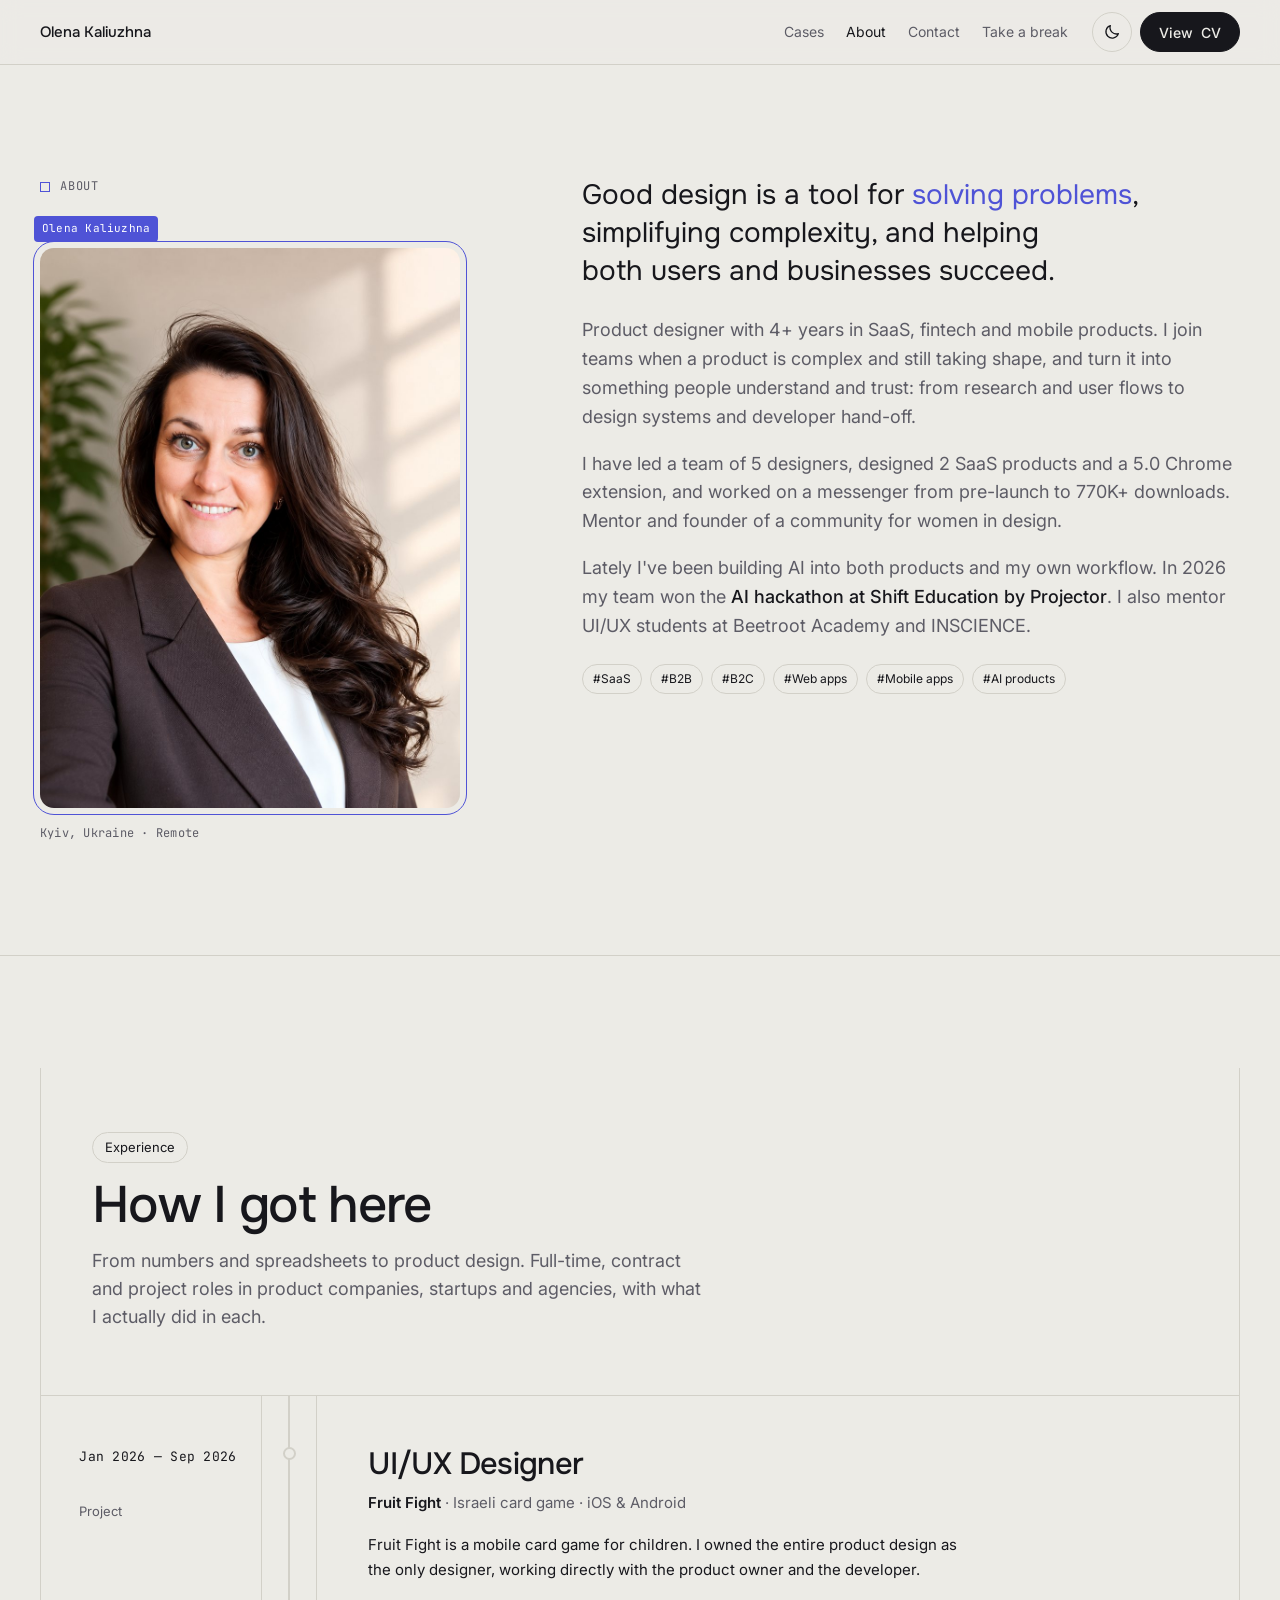
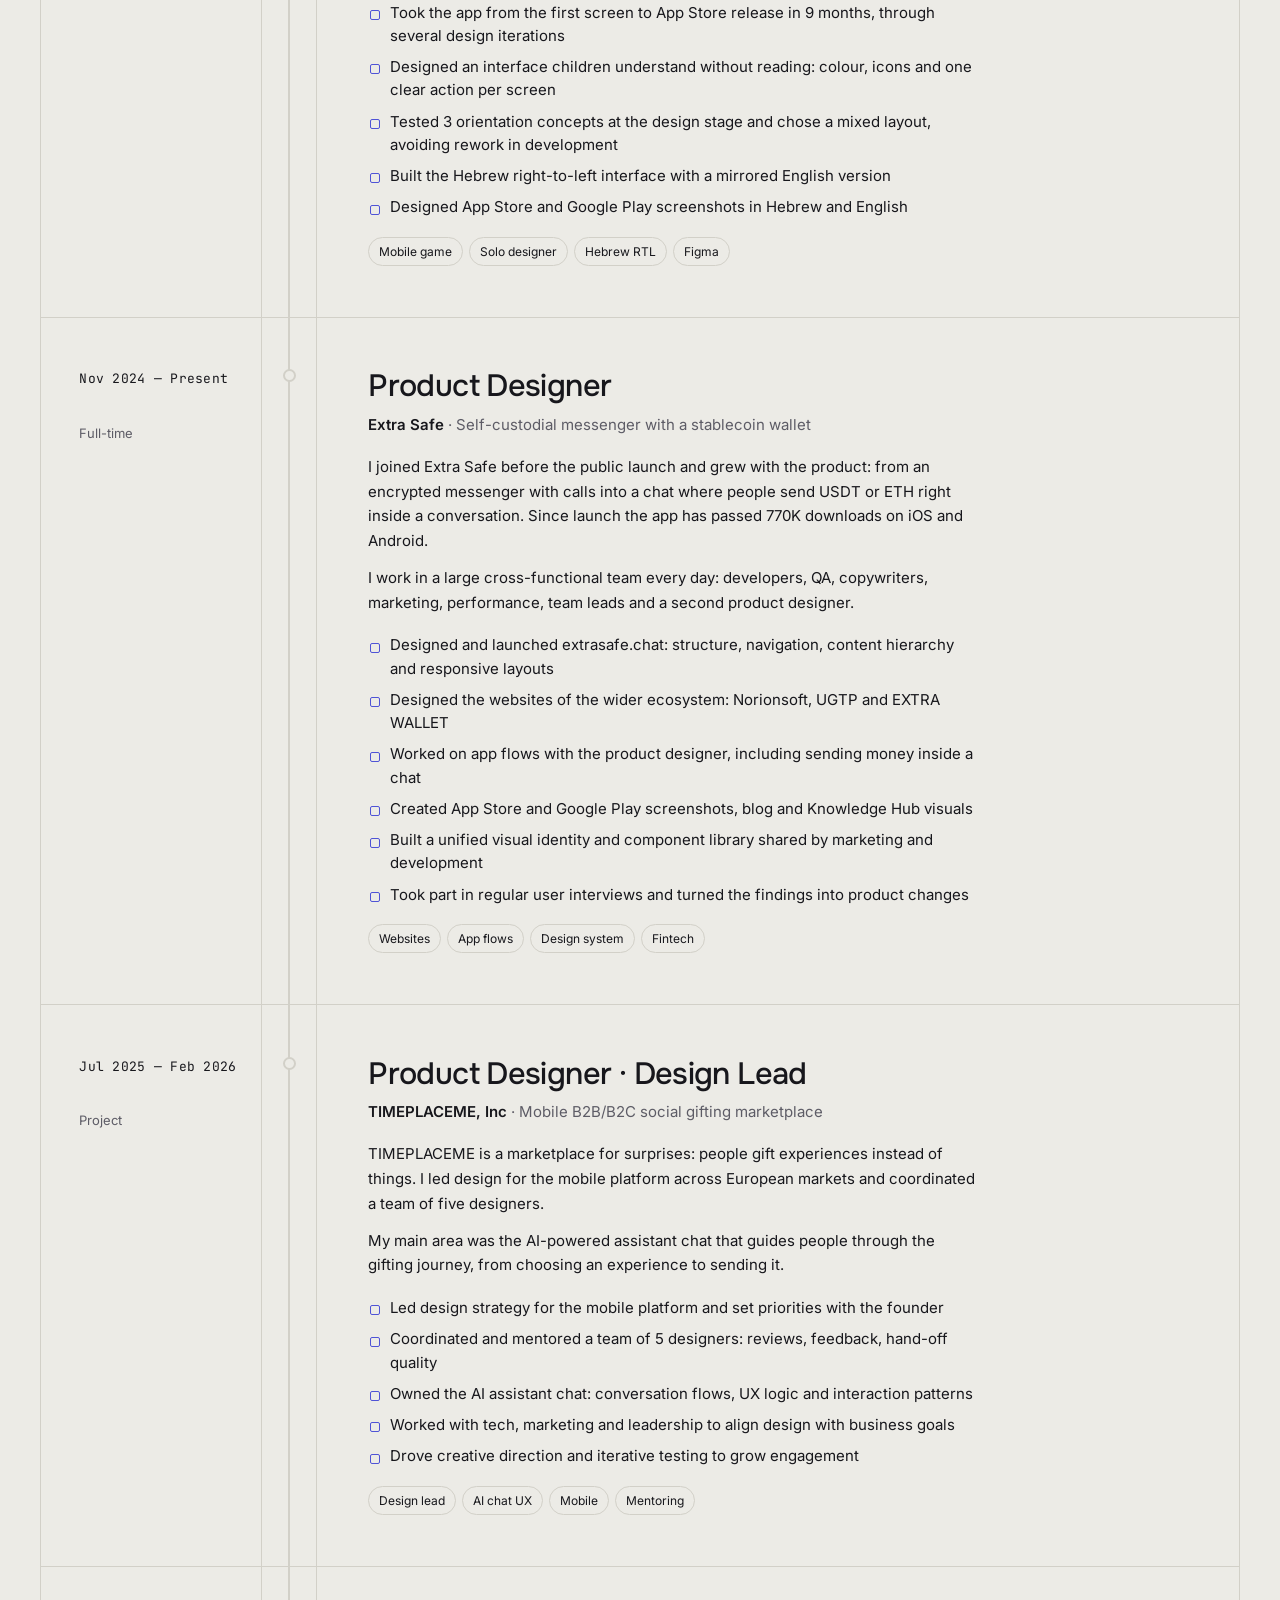
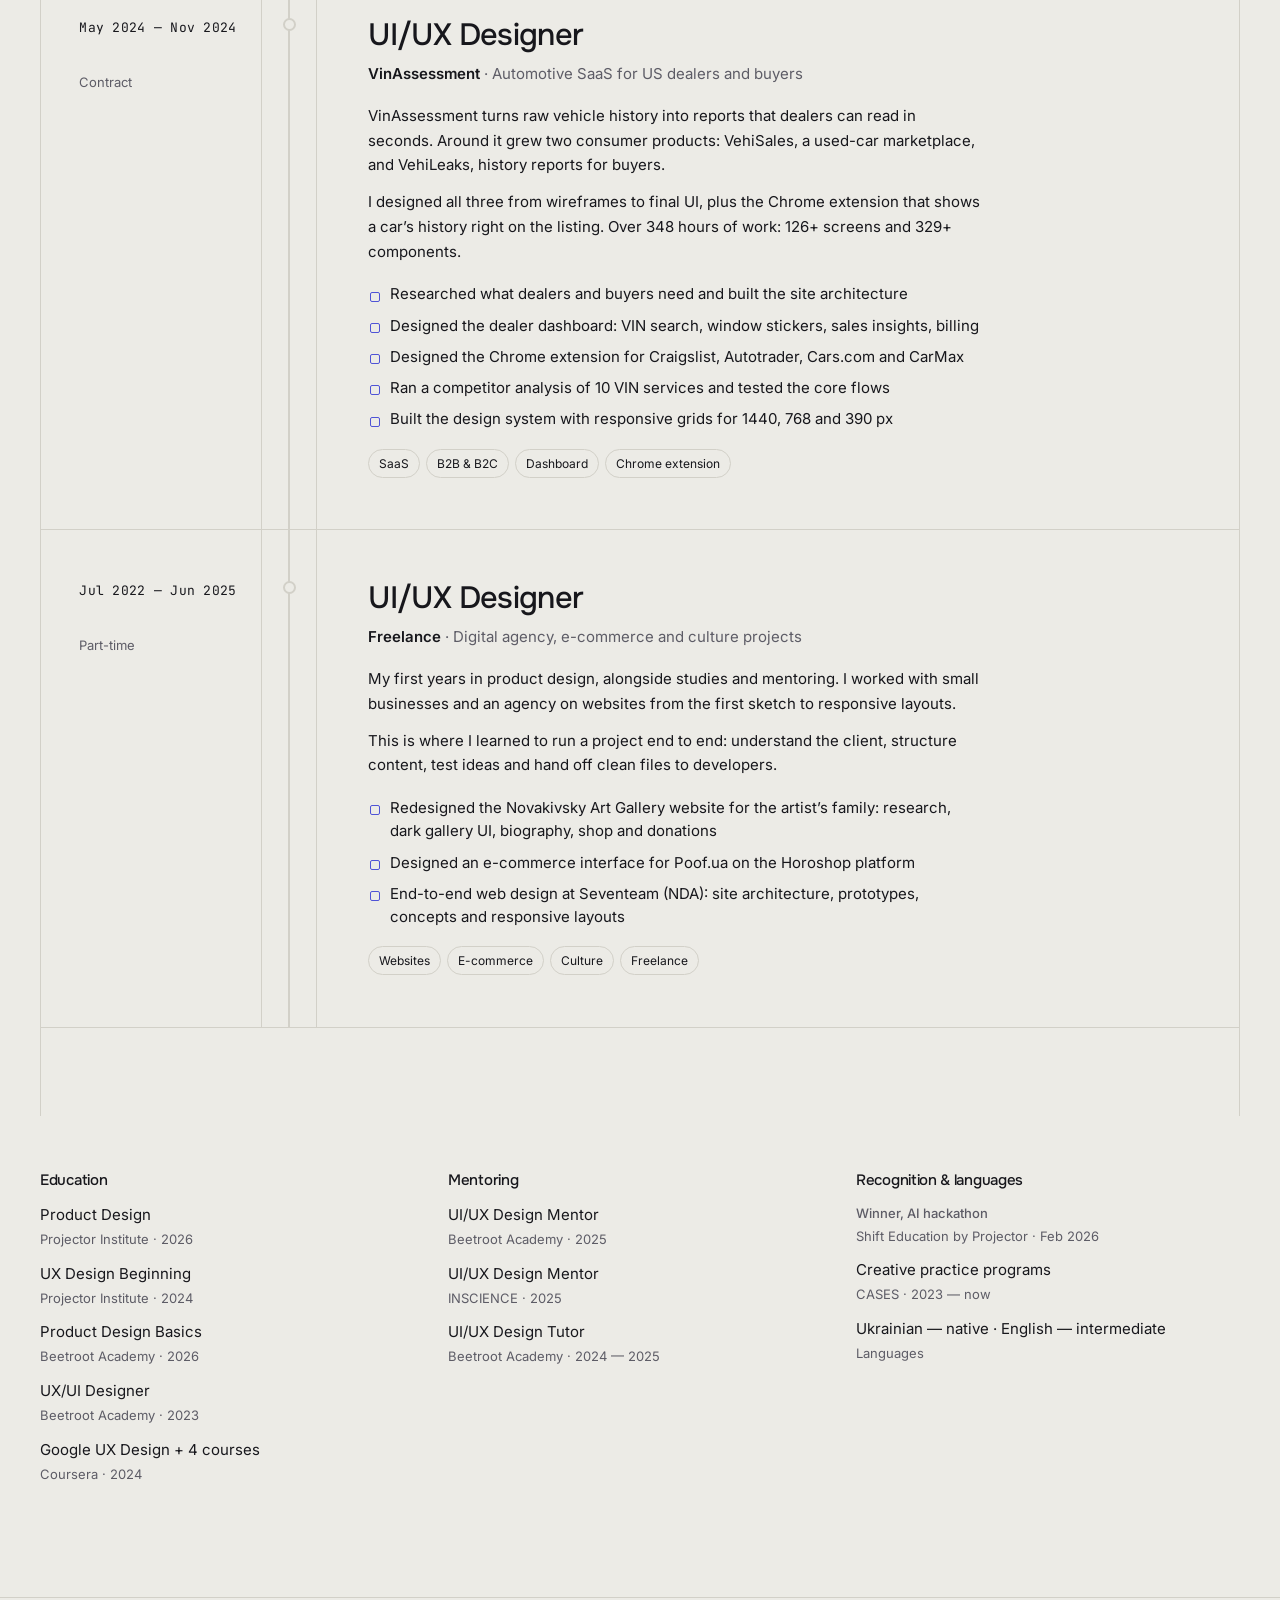
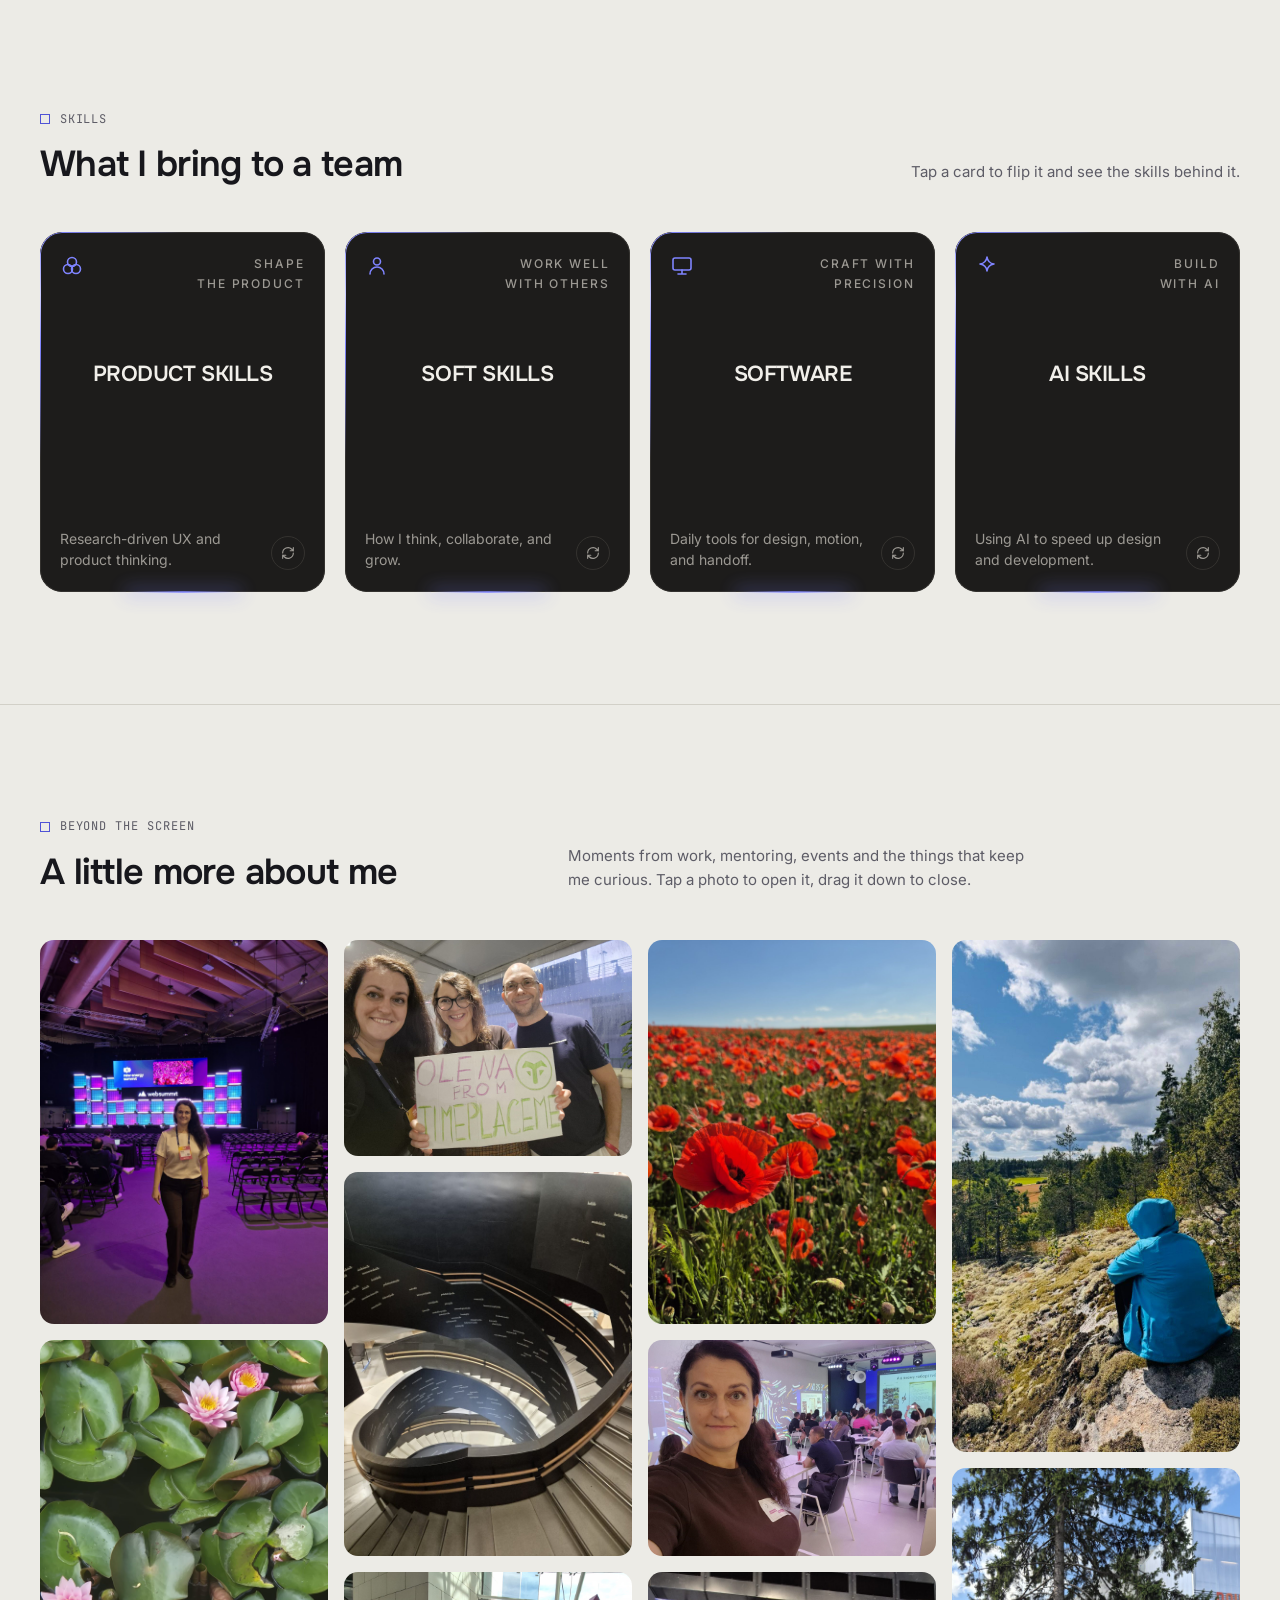
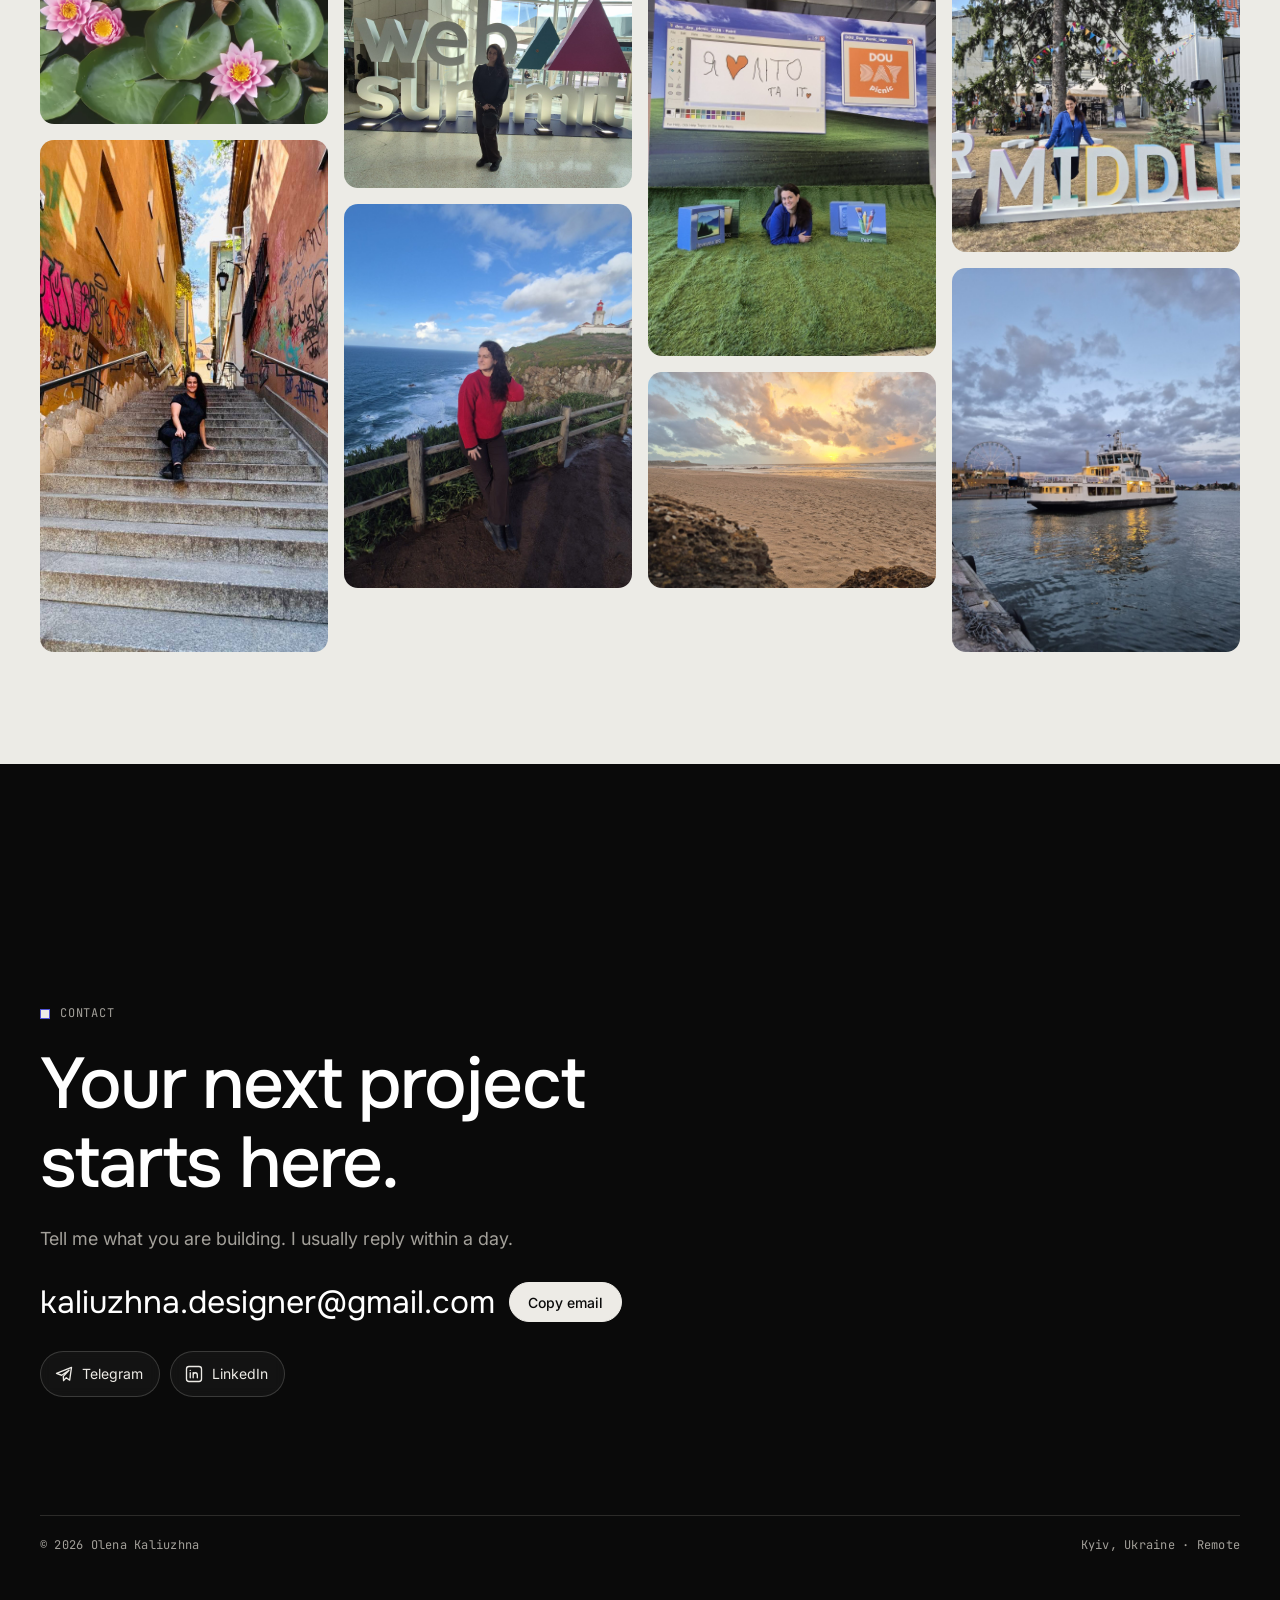
==== about.html @ 94150a2d "Add files via upload" ====
<!doctype html>
<html lang="en">
<head>
<meta charset="utf-8">
<meta name="viewport" content="width=device-width, initial-scale=1, viewport-fit=cover">
<title>About — Olena Kaliuzhna</title>
<meta name="description" content="About Olena Kaliuzhna: experience and skills of a Product Designer.">
<link rel="preconnect" href="https://fonts.googleapis.com">
<link rel="preconnect" href="https://fonts.gstatic.com" crossorigin>
<link rel="stylesheet" href="https://fonts.googleapis.com/css2?family=Inter:wght@400;500;600&family=Onest:wght@500;600&family=JetBrains+Mono:wght@400;500&display=swap">
<link rel="stylesheet" href="styles.css?v=202610050703">
<script>try{var t=localStorage.getItem('ok-theme');if(t)document.documentElement.setAttribute('data-theme',t);}catch(e){}</script>
</head>
<body>
<header class="nav">
  <div class="wrap">
    <a class="brand" href="index.html">Olena Kaliuzhna</a>
    <nav class="nav-links" aria-label="Pages"><a href="cases.html">Cases</a><a href="about.html" aria-current="page">About</a><a href="contact.html">Contact</a><a href="break.html">Take a break</a></nav>
    <div class="nav-actions">
      <button class="btn ghost icon-btn theme-btn" id="theme" type="button" aria-label="Switch colour theme">
        <svg class="i-moon" viewBox="0 0 24 24" fill="none" stroke="currentColor" stroke-width="1.7" stroke-linecap="round" stroke-linejoin="round" aria-hidden="true"><path d="M20.5 14.2A8.5 8.5 0 0 1 9.8 3.5a8.5 8.5 0 1 0 10.7 10.7z"/></svg>
        <svg class="i-sun" viewBox="0 0 24 24" fill="none" stroke="currentColor" stroke-width="1.7" stroke-linecap="round" aria-hidden="true"><circle cx="12" cy="12" r="4.2"/><path d="M12 2.5v2M12 19.5v2M2.5 12h2M19.5 12h2M5.3 5.3l1.4 1.4M17.3 17.3l1.4 1.4M5.3 18.7l1.4-1.4M17.3 6.7l1.4-1.4"/></svg>
      </button>
      <button class="btn" type="button" data-cv><span class="cv-label">View</span> CV</button>
    </div>
  </div>
</header>

<main id="top" class="page-about">
  <section id="about">
    <div class="wrap about">
      <div class="about-side">
        <div class="eyebrow">About</div>
        <figure class="portrait">
          <img src="photo.jpg" alt="Olena Kaliuzhna, UI/UX and Product Designer" width="900" height="1202" loading="lazy">
          <span class="frame-label mono" aria-hidden="true">Olena Kaliuzhna</span>
          <figcaption class="mono">Kyiv, Ukraine · Remote</figcaption>
        </figure>
      </div>
      <div class="about-text">
        <p class="quote">Good design is a tool for <em>solving problems</em>, simplifying complexity, and helping both users and businesses succeed.</p>
        <p>Product designer with 4+ years in SaaS, fintech and mobile products. I join teams when a product is complex and still taking shape, and turn it into something people understand and trust: from research and user flows to design systems and developer hand-off.</p>
        <p>I have led a team of 5 designers, designed 2 SaaS products and a 5.0 Chrome extension, and worked on a messenger from pre-launch to 770K+ downloads. Mentor and founder of a community for women in design.</p>
        <p>Lately I've been building AI into both products and my own workflow. In 2026 my team won the <strong>AI hackathon at Shift Education by Projector</strong>. I also mentor UI/UX students at Beetroot Academy and INSCIENCE.</p>
        <div class="domains"><span class="chip">#SaaS</span><span class="chip">#B2B</span><span class="chip">#B2C</span><span class="chip">#Web apps</span><span class="chip">#Mobile apps</span><span class="chip">#AI products</span></div>
      </div>
    </div>
  </section>



  <section id="experience">
    <div class="wrap">
      <div class="tl">
        <div class="tl-head">
          <span class="tl-badge">Experience</span>
          <h2>How I got here</h2>
          <p>From numbers and spreadsheets to product design. Full-time, contract and project roles in product companies, startups and agencies, with what I actually did in each.</p>
        </div>
        <ol class="tl-items" reversed>
          <li class="tl-row">
            <div class="tl-date"><span class="mono">Jan 2026 — Sep 2026</span><span class="tl-type">Project</span></div>
            <div class="tl-rail" aria-hidden="true"><span class="tl-dot"></span></div>
            <article class="tl-body">
              <h3>UI/UX Designer</h3>
              <p class="tl-co"><b>Fruit Fight</b> · Israeli card game · iOS &amp; Android</p>
              <div class="tl-text"><p>Fruit Fight is a mobile card game for children. I owned the entire product design as the only designer, working directly with the product owner and the developer.</p></div>
              <ul class="tl-list"><li>Took the app from the first screen to App Store release in 9 months, through several design iterations</li><li>Designed an interface children understand without reading: colour, icons and one clear action per screen</li><li>Tested 3 orientation concepts at the design stage and chose a mixed layout, avoiding rework in development</li><li>Built the Hebrew right-to-left interface with a mirrored English version</li><li>Designed App Store and Google Play screenshots in Hebrew and English</li></ul>
              <div class="chips"><span class="chip">Mobile game</span><span class="chip">Solo designer</span><span class="chip">Hebrew RTL</span><span class="chip">Figma</span></div>
              
            </article>
          </li>
          <li class="tl-row">
            <div class="tl-date"><span class="mono">Nov 2024 — Present</span><span class="tl-type">Full-time</span></div>
            <div class="tl-rail" aria-hidden="true"><span class="tl-dot"></span></div>
            <article class="tl-body">
              <h3>Product Designer</h3>
              <p class="tl-co"><b>Extra Safe</b> · Self-custodial messenger with a stablecoin wallet</p>
              <div class="tl-text"><p>I joined Extra Safe before the public launch and grew with the product: from an encrypted messenger with calls into a chat where people send USDT or ETH right inside a conversation. Since launch the app has passed 770K downloads on iOS and Android.</p><p>I work in a large cross-functional team every day: developers, QA, copywriters, marketing, performance, team leads and a second product designer.</p></div>
              <ul class="tl-list"><li>Designed and launched extrasafe.chat: structure, navigation, content hierarchy and responsive layouts</li><li>Designed the websites of the wider ecosystem: Norionsoft, UGTP and EXTRA WALLET</li><li>Worked on app flows with the product designer, including sending money inside a chat</li><li>Created App Store and Google Play screenshots, blog and Knowledge Hub visuals</li><li>Built a unified visual identity and component library shared by marketing and development</li><li>Took part in regular user interviews and turned the findings into product changes</li></ul>
              <div class="chips"><span class="chip">Websites</span><span class="chip">App flows</span><span class="chip">Design system</span><span class="chip">Fintech</span></div>
              
            </article>
          </li>
          <li class="tl-row">
            <div class="tl-date"><span class="mono">Jul 2025 — Feb 2026</span><span class="tl-type">Project</span></div>
            <div class="tl-rail" aria-hidden="true"><span class="tl-dot"></span></div>
            <article class="tl-body">
              <h3>Product Designer · Design Lead</h3>
              <p class="tl-co"><b>TIMEPLACEME, Inc</b> · Mobile B2B/B2C social gifting marketplace</p>
              <div class="tl-text"><p>TIMEPLACEME is a marketplace for surprises: people gift experiences instead of things. I led design for the mobile platform across European markets and coordinated a team of five designers.</p><p>My main area was the AI-powered assistant chat that guides people through the gifting journey, from choosing an experience to sending it.</p></div>
              <ul class="tl-list"><li>Led design strategy for the mobile platform and set priorities with the founder</li><li>Coordinated and mentored a team of 5 designers: reviews, feedback, hand-off quality</li><li>Owned the AI assistant chat: conversation flows, UX logic and interaction patterns</li><li>Worked with tech, marketing and leadership to align design with business goals</li><li>Drove creative direction and iterative testing to grow engagement</li></ul>
              <div class="chips"><span class="chip">Design lead</span><span class="chip">AI chat UX</span><span class="chip">Mobile</span><span class="chip">Mentoring</span></div>
              
            </article>
          </li>
          <li class="tl-row">
            <div class="tl-date"><span class="mono">May 2024 — Nov 2024</span><span class="tl-type">Contract</span></div>
            <div class="tl-rail" aria-hidden="true"><span class="tl-dot"></span></div>
            <article class="tl-body">
              <h3>UI/UX Designer</h3>
              <p class="tl-co"><b>VinAssessment</b> · Automotive SaaS for US dealers and buyers</p>
              <div class="tl-text"><p>VinAssessment turns raw vehicle history into reports that dealers can read in seconds. Around it grew two consumer products: VehiSales, a used-car marketplace, and VehiLeaks, history reports for buyers.</p><p>I designed all three from wireframes to final UI, plus the Chrome extension that shows a car’s history right on the listing. Over 348 hours of work: 126+ screens and 329+ components.</p></div>
              <ul class="tl-list"><li>Researched what dealers and buyers need and built the site architecture</li><li>Designed the dealer dashboard: VIN search, window stickers, sales insights, billing</li><li>Designed the Chrome extension for Craigslist, Autotrader, Cars.com and CarMax</li><li>Ran a competitor analysis of 10 VIN services and tested the core flows</li><li>Built the design system with responsive grids for 1440, 768 and 390 px</li></ul>
              <div class="chips"><span class="chip">SaaS</span><span class="chip">B2B &amp; B2C</span><span class="chip">Dashboard</span><span class="chip">Chrome extension</span></div>
              
            </article>
          </li>
          <li class="tl-row">
            <div class="tl-date"><span class="mono">Jul 2022 — Jun 2025</span><span class="tl-type">Part-time</span></div>
            <div class="tl-rail" aria-hidden="true"><span class="tl-dot"></span></div>
            <article class="tl-body">
              <h3>UI/UX Designer</h3>
              <p class="tl-co"><b>Freelance</b> · Digital agency, e-commerce and culture projects</p>
              <div class="tl-text"><p>My first years in product design, alongside studies and mentoring. I worked with small businesses and an agency on websites from the first sketch to responsive layouts.</p><p>This is where I learned to run a project end to end: understand the client, structure content, test ideas and hand off clean files to developers.</p></div>
              <ul class="tl-list"><li>Redesigned the Novakivsky Art Gallery website for the artist’s family: research, dark gallery UI, biography, shop and donations</li><li>Designed an e-commerce interface for Poof.ua on the Horoshop platform</li><li>End-to-end web design at Seventeam (NDA): site architecture, prototypes, concepts and responsive layouts</li></ul>
              <div class="chips"><span class="chip">Websites</span><span class="chip">E-commerce</span><span class="chip">Culture</span><span class="chip">Freelance</span></div>
              
            </article>
          </li>
        </ol>
        <div class="tl-end" aria-hidden="true"></div>
      </div>

      <div class="xp-extra">
        <div class="mini"><h3>Education</h3><ul>
          <li>Product Design<span>Projector Institute · 2026</span></li>
          <li>UX Design Beginning<span>Projector Institute · 2024</span></li>
          <li>Product Design Basics<span>Beetroot Academy · 2026</span></li>
          <li>UX/UI Designer<span>Beetroot Academy · 2023</span></li>
          <li>Google UX Design + 4 courses<span>Coursera · 2024</span></li>
        </ul></div>
        <div class="mini"><h3>Mentoring</h3><ul>
          <li>UI/UX Design Mentor<span>Beetroot Academy · 2025</span></li>
          <li>UI/UX Design Mentor<span>INSCIENCE · 2025</span></li>
          <li>UI/UX Design Tutor<span>Beetroot Academy · 2024 — 2025</span></li>
        </ul></div>
        <div class="mini"><h3>Recognition &amp; languages</h3><ul>
          <li><span class="award">Winner, AI hackathon</span><span>Shift Education by Projector · Feb 2026</span></li>
          <li>Creative practice programs<span>CASES · 2023 — now</span></li>
          <li>Ukrainian — native · English — intermediate<span>Languages</span></li>
        </ul></div>
      </div>
    </div>
  </section>

  <section id="skills">
    <div class="wrap">
      <div class="sec-head">
        <div><div class="eyebrow">Skills</div><h2 style="margin-top:16px">What I bring to a team</h2></div>
        <p>Tap a card to flip it and see the skills behind it.</p>
      </div>
      <div class="fc-grid">
        <button class="fc" type="button" aria-pressed="false" aria-label="Product Skills: show skills">
          <span class="fc-in">
            <span class="fc-face fc-front">
              <span class="fc-top"><span class="fc-ic" aria-hidden="true"><svg viewBox="0 0 24 24"><circle cx="12" cy="8" r="4.5"/><circle cx="8" cy="15" r="4.5"/><circle cx="16" cy="15" r="4.5"/></svg></span><span class="fc-lab">Shape<br>the product</span></span>
              <span class="fc-title">PRODUCT SKILLS</span>
              <span class="fc-bot"><span class="fc-desc">Research-driven UX and product thinking.</span><span class="fc-flip" aria-hidden="true"><svg viewBox="0 0 24 24"><path d="M4 12a8 8 0 0 1 13.7-5.6L20 8.7M20 4v4.7h-4.7M20 12a8 8 0 0 1-13.7 5.6L4 15.3M4 20v-4.7h4.7"/></svg></span></span>
            </span>
            <span class="fc-face fc-back">
              <span class="fc-top"><span class="fc-ic" aria-hidden="true"><svg viewBox="0 0 24 24"><circle cx="12" cy="8" r="4.5"/><circle cx="8" cy="15" r="4.5"/><circle cx="16" cy="15" r="4.5"/></svg></span><span class="fc-lab">Product Skills</span></span>
              <span class="fc-list"><span>UX Research</span><span>User flow</span><span>UX Analysis</span><span>Wireframing</span><span>Prototyping</span><span>UI States</span><span>UX/UI Design</span><span>Design systems &amp; UI kits</span><span>Information architecture</span><span>Usability testing</span><span>Heuristic evaluation</span><span>Card sorting &amp; tree testing</span><span>Product Thinking</span><span>Responsive Design</span><span>Competitor Research</span><span>Accessibility</span></span>
              <span class="fc-bot"><span class="fc-desc">Skills behind it</span><span class="fc-flip" aria-hidden="true"><svg viewBox="0 0 24 24"><path d="M4 12a8 8 0 0 1 13.7-5.6L20 8.7M20 4v4.7h-4.7M20 12a8 8 0 0 1-13.7 5.6L4 15.3M4 20v-4.7h4.7"/></svg></span></span>
            </span>
          </span>
        </button>
        <button class="fc" type="button" aria-pressed="false" aria-label="Soft Skills: show skills">
          <span class="fc-in">
            <span class="fc-face fc-front">
              <span class="fc-top"><span class="fc-ic" aria-hidden="true"><svg viewBox="0 0 24 24"><circle cx="12" cy="7.5" r="3.5"/><path d="M5 20c0-3.9 3.1-7 7-7s7 3.1 7 7"/></svg></span><span class="fc-lab">Work well<br>with others</span></span>
              <span class="fc-title">SOFT SKILLS</span>
              <span class="fc-bot"><span class="fc-desc">How I think, collaborate, and grow.</span><span class="fc-flip" aria-hidden="true"><svg viewBox="0 0 24 24"><path d="M4 12a8 8 0 0 1 13.7-5.6L20 8.7M20 4v4.7h-4.7M20 12a8 8 0 0 1-13.7 5.6L4 15.3M4 20v-4.7h4.7"/></svg></span></span>
            </span>
            <span class="fc-face fc-back">
              <span class="fc-top"><span class="fc-ic" aria-hidden="true"><svg viewBox="0 0 24 24"><circle cx="12" cy="7.5" r="3.5"/><path d="M5 20c0-3.9 3.1-7 7-7s7 3.1 7 7"/></svg></span><span class="fc-lab">Soft Skills</span></span>
              <span class="fc-list"><span>Teamwork</span><span>Communication</span><span>Mentoring</span><span>Responsibility</span><span>Attention to Detail</span><span>Analytical Thinking</span><span>Continuous Learning</span><span>Ability to Receive Feedback</span></span>
              <span class="fc-bot"><span class="fc-desc">Skills behind it</span><span class="fc-flip" aria-hidden="true"><svg viewBox="0 0 24 24"><path d="M4 12a8 8 0 0 1 13.7-5.6L20 8.7M20 4v4.7h-4.7M20 12a8 8 0 0 1-13.7 5.6L4 15.3M4 20v-4.7h4.7"/></svg></span></span>
            </span>
          </span>
        </button>
        <button class="fc" type="button" aria-pressed="false" aria-label="Software: show skills">
          <span class="fc-in">
            <span class="fc-face fc-front">
              <span class="fc-top"><span class="fc-ic" aria-hidden="true"><svg viewBox="0 0 24 24"><rect x="3" y="4" width="18" height="12" rx="2"/><path d="M8 20h8M12 16v4"/></svg></span><span class="fc-lab">Craft with<br>precision</span></span>
              <span class="fc-title">SOFTWARE</span>
              <span class="fc-bot"><span class="fc-desc">Daily tools for design, motion, and handoff.</span><span class="fc-flip" aria-hidden="true"><svg viewBox="0 0 24 24"><path d="M4 12a8 8 0 0 1 13.7-5.6L20 8.7M20 4v4.7h-4.7M20 12a8 8 0 0 1-13.7 5.6L4 15.3M4 20v-4.7h4.7"/></svg></span></span>
            </span>
            <span class="fc-face fc-back">
              <span class="fc-top"><span class="fc-ic" aria-hidden="true"><svg viewBox="0 0 24 24"><rect x="3" y="4" width="18" height="12" rx="2"/><path d="M8 20h8M12 16v4"/></svg></span><span class="fc-lab">Software</span></span>
              <span class="fc-list"><span>Figma</span><span>FigJam</span><span>Adobe Photoshop</span><span>Adobe Illustrator</span><span>HTML/CSS</span><span>Miro</span><span>Notion</span></span>
              <span class="fc-bot"><span class="fc-desc">Skills behind it</span><span class="fc-flip" aria-hidden="true"><svg viewBox="0 0 24 24"><path d="M4 12a8 8 0 0 1 13.7-5.6L20 8.7M20 4v4.7h-4.7M20 12a8 8 0 0 1-13.7 5.6L4 15.3M4 20v-4.7h4.7"/></svg></span></span>
            </span>
          </span>
        </button>
        <button class="fc" type="button" aria-pressed="false" aria-label="Ai Skills: show skills">
          <span class="fc-in">
            <span class="fc-face fc-front">
              <span class="fc-top"><span class="fc-ic" aria-hidden="true"><svg viewBox="0 0 24 24"><path d="M12 3c.6 4.4 2.6 6.4 7 7-4.4.6-6.4 2.6-7 7-.6-4.4-2.6-6.4-7-7 4.4-.6 6.4-2.6 7-7z"/></svg></span><span class="fc-lab">Build<br>with AI</span></span>
              <span class="fc-title">AI SKILLS</span>
              <span class="fc-bot"><span class="fc-desc">Using AI to speed up design and development.</span><span class="fc-flip" aria-hidden="true"><svg viewBox="0 0 24 24"><path d="M4 12a8 8 0 0 1 13.7-5.6L20 8.7M20 4v4.7h-4.7M20 12a8 8 0 0 1-13.7 5.6L4 15.3M4 20v-4.7h4.7"/></svg></span></span>
            </span>
            <span class="fc-face fc-back">
              <span class="fc-top"><span class="fc-ic" aria-hidden="true"><svg viewBox="0 0 24 24"><path d="M12 3c.6 4.4 2.6 6.4 7 7-4.4.6-6.4 2.6-7 7-.6-4.4-2.6-6.4-7-7 4.4-.6 6.4-2.6 7-7z"/></svg></span><span class="fc-lab">Ai Skills</span></span>
              <span class="fc-list"><span>Prompt Engineering</span><span>Image Generation</span><span>Claude</span><span>ChatGPT</span><span>Nano Banana</span><span>Leonardo AI</span><span>Lovable</span></span>
              <span class="fc-bot"><span class="fc-desc">Skills behind it</span><span class="fc-flip" aria-hidden="true"><svg viewBox="0 0 24 24"><path d="M4 12a8 8 0 0 1 13.7-5.6L20 8.7M20 4v4.7h-4.7M20 12a8 8 0 0 1-13.7 5.6L4 15.3M4 20v-4.7h4.7"/></svg></span></span>
            </span>
          </span>
        </button>
      </div>
    </div>
  </section>

  <section id="more" class="gal-section">
    <div class="wrap">
      <div class="sec-head">
        <div><div class="eyebrow">Beyond the screen</div><h2 style="margin-top:16px">A little more about me</h2></div>
        <p>Moments from work, mentoring, events and the things that keep me curious. Tap a photo to open it, drag it down to close.</p>
      </div>
      <div class="gal-grid">
        <button class="gal-item" type="button" data-full="gal-13.jpg" aria-label="Open photo: Olena at the Web Summit main stage in Lisbon"><img src="gal-13.jpg" alt="Olena at the Web Summit main stage in Lisbon" loading="lazy" style="aspect-ratio:3/4"></button>
        <button class="gal-item" type="button" data-full="gal-08.jpg" aria-label="Open photo: Pink water lilies on a pond"><img src="gal-08.jpg" alt="Pink water lilies on a pond" loading="lazy" style="aspect-ratio:3/4"></button>
        <button class="gal-item" type="button" data-full="gal-06.jpg" aria-label="Open photo: Olena sitting on old city stairs between graffiti walls"><img src="gal-06.jpg" alt="Olena sitting on old city stairs between graffiti walls" loading="lazy" style="aspect-ratio:9/16"></button>
        <button class="gal-item" type="button" data-full="gal-14.jpg" aria-label="Open photo: Olena with the TIMEPLACEME team holding an &quot;Olena from TIMEPLACEME&quot; sign"><img src="gal-14.jpg" alt="Olena with the TIMEPLACEME team holding an &quot;Olena from TIMEPLACEME&quot; sign" loading="lazy" style="aspect-ratio:4/3"></button>
        <button class="gal-item" type="button" data-full="gal-04.jpg" aria-label="Open photo: Spiral staircase in a library seen from above"><img src="gal-04.jpg" alt="Spiral staircase in a library seen from above" loading="lazy" style="aspect-ratio:3/4"></button>
        <button class="gal-item" type="button" data-full="gal-10.jpg" aria-label="Open photo: Olena in front of the Web Summit letters"><img src="gal-10.jpg" alt="Olena in front of the Web Summit letters" loading="lazy" style="aspect-ratio:4/3"></button>
        <button class="gal-item" type="button" data-full="gal-12.jpg" aria-label="Open photo: Olena by the cliffs and lighthouse at Cabo da Roca"><img src="gal-12.jpg" alt="Olena by the cliffs and lighthouse at Cabo da Roca" loading="lazy" style="aspect-ratio:3/4"></button>
        <button class="gal-item" type="button" data-full="gal-09.jpg" aria-label="Open photo: A field of red poppies under a blue sky"><img src="gal-09.jpg" alt="A field of red poppies under a blue sky" loading="lazy" style="aspect-ratio:3/4"></button>
        <button class="gal-item" type="button" data-full="gal-07.jpg" aria-label="Open photo: Selfie at a product design meetup"><img src="gal-07.jpg" alt="Selfie at a product design meetup" loading="lazy" style="aspect-ratio:4/3"></button>
        <button class="gal-item" type="button" data-full="gal-02.jpg" aria-label="Open photo: Olena at DOU Day Picnic"><img src="gal-02.jpg" alt="Olena at DOU Day Picnic" loading="lazy" style="aspect-ratio:3/4"></button>
        <button class="gal-item" type="button" data-full="gal-11.jpg" aria-label="Open photo: Sunset over an ocean beach"><img src="gal-11.jpg" alt="Sunset over an ocean beach" loading="lazy" style="aspect-ratio:4/3"></button>
        <button class="gal-item" type="button" data-full="gal-05.jpg" aria-label="Open photo: Sitting on a mossy rock above a forest valley"><img src="gal-05.jpg" alt="Sitting on a mossy rock above a forest valley" loading="lazy" style="aspect-ratio:9/16"></button>
        <button class="gal-item" type="button" data-full="gal-01.jpg" aria-label="Open photo: Olena at DOU Day by the big MIDDLE letters"><img src="gal-01.jpg" alt="Olena at DOU Day by the big MIDDLE letters" loading="lazy" style="aspect-ratio:3/4"></button>
        <button class="gal-item" type="button" data-full="gal-03.jpg" aria-label="Open photo: Suomenlinna ferry in Helsinki harbour at dusk"><img src="gal-03.jpg" alt="Suomenlinna ferry in Helsinki harbour at dusk" loading="lazy" style="aspect-ratio:3/4"></button>
      </div>
    </div>
  </section>
  <section id="contact" class="cta-tree">
    <div class="cta-tree-bg" data-tree aria-hidden="true"></div>
    <div class="wrap cta-tree-in">
      <div class="eyebrow">Contact</div>
      <h2>Your next project starts here.</h2>
      <p class="cta-sub">Tell me what you are building. I usually reply within a day.</p>
      <div class="mail-row">
        <span class="mail" id="mail">kaliuzhna.designer@gmail.com</span>
        <button class="btn" id="copy" type="button">Copy email</button>
        <span class="toast mono" id="toast" aria-live="polite"></span>
      </div>
      <ul class="cta-icons" aria-label="Find me online">
        <li><a href="https://t.me/kaliuzhnaolena" target="_blank" rel="noopener" aria-label="Telegram"><svg viewBox="0 0 24 24" aria-hidden="true"><path d="M21 4L3 11.2l6.2 2.3L18 7.5l-6.8 7.3.3 5.2 3.2-3.6 4.1 3z"/></svg><span>Telegram</span></a></li>
        <li><a href="https://www.linkedin.com/in/kaliuzhnaolena/" target="_blank" rel="noopener" aria-label="LinkedIn"><svg viewBox="0 0 24 24" aria-hidden="true"><rect x="3" y="3" width="18" height="18" rx="3"/><path d="M7.5 10.5v6M7.5 7.6v.1M11 16.5v-6M11 13.2c0-1.6 1-2.7 2.5-2.7s2.5 1 2.5 2.7v3.3"/></svg><span>LinkedIn</span></a></li>
      </ul>
      <div class="foot mono"><span>© 2026 Olena Kaliuzhna</span><span>Kyiv, Ukraine · Remote</span></div>
    </div>
  </section>
</main>
<div class="cv-view" id="cv-view" role="dialog" aria-modal="true" aria-label="CV of Olena Kaliuzhna" hidden>
  <div class="cv-panel">
    <div class="cv-bar">
      <span class="mono">CV · Olena Kaliuzhna · Product Designer</span>
      <a class="btn ghost" href="cv.pdf" download="Olena_Kaliuzhna_CV.pdf" target="_blank" rel="noopener">Download PDF</a>
      <button class="btn icon-btn" type="button" id="cv-close" aria-label="Close CV">✕</button>
    </div>
    <div class="cv-scroll"><img src="cv.jpg" alt="CV of Olena Kaliuzhna, Product Designer: contacts, skills, experience, education" loading="lazy" width="1500" height="2725"></div>
  </div>
</div>
<script src="confetti.js"></script>
<script src="main.js"></script>
<script src="testimonials.js"></script>
<script src="ballpit.js" defer></script>
<script src="tree.js" defer></script>
<script src="gallery.js" defer></script>
</body>
</html>
---- styles.css ----
/* Layout: a designer's canvas — warm grey "artboard" ground, Figma-style selection frame in the hero,
   mono measurement labels as the recurring detail, content in a 1160px column. */
:root{
  --paper:#ECEBE6; --surface:#F7F6F2; --ink:#17171C; --muted:#5D5C66; --line:#D2D0C8;
  --accent:#4F53D6; --accent-ink:#FFFFFF; --accent-soft:#DCDDF8; --sage-soft:#D6E0D1; --sand-soft:#E6DCC7;
  --shade:rgba(23,23,28,.06);
  --f-display:"Onest",system-ui,-apple-system,"Segoe UI",sans-serif;
  --f-body:"Inter",system-ui,-apple-system,"Segoe UI",sans-serif;
  --f-mono:"JetBrains Mono",ui-monospace,"SFMono-Regular",Menlo,monospace;
  --s-1:.75rem; --s0:.9375rem; --s1:1.125rem; --s2:1.5rem; --s3:2.25rem; --s4:clamp(2.25rem,5.6vw,4.5rem);
  --wrap:1520px; --r:14px;
}
@media (prefers-color-scheme:dark){:root:not([data-theme="light"]){
  --paper:#131211; --surface:#1C1B19; --ink:#EDEBE6; --muted:#A3A09A; --line:#302E2B;
  --accent:#9A9DFF; --accent-ink:#131211; --accent-soft:#272846; --sage-soft:#222C20; --sand-soft:#332D22;
  --shade:rgba(0,0,0,.35); color-scheme:dark}}
:root[data-theme="dark"]{
  --paper:#131211; --surface:#1C1B19; --ink:#EDEBE6; --muted:#A3A09A; --line:#302E2B;
  --accent:#9A9DFF; --accent-ink:#131211; --accent-soft:#272846; --sage-soft:#222C20; --sand-soft:#332D22;
  --shade:rgba(0,0,0,.35); color-scheme:dark}

*{box-sizing:border-box}
html{scroll-behavior:smooth}
body{margin:0;background:var(--paper);color:var(--ink);font-family:var(--f-body);font-size:var(--s0);line-height:1.6;-webkit-font-smoothing:antialiased}
a{color:inherit}
:focus-visible{outline:2px solid var(--accent);outline-offset:3px;border-radius:4px}
.wrap{max-width:var(--wrap);margin:0 auto;padding-inline:clamp(16px,4vw,40px)}
.mono{font-family:var(--f-mono);font-size:var(--s-1);letter-spacing:.02em}
.eyebrow{font-family:var(--f-mono);font-size:var(--s-1);letter-spacing:.08em;text-transform:uppercase;color:var(--muted);display:flex;align-items:center;gap:.6rem}
.eyebrow::before{content:"";width:8px;height:8px;border:1.5px solid var(--accent);background:var(--paper)}
h1,h2,h3{font-family:var(--f-display);font-weight:600;line-height:1.1;margin:0;text-wrap:balance;letter-spacing:-.02em}
h2{font-size:var(--s3)}
h3{font-size:var(--s1);font-weight:500}
p{margin:0}
section{padding-block:clamp(64px,9vw,112px);border-top:1px solid var(--line)}
.sec-head{display:grid;grid-template-columns:minmax(0,1fr) minmax(0,1.4fr);gap:24px 48px;align-items:end;margin-bottom:48px}
.sec-head p{color:var(--muted);max-width:52ch}

/* nav */
.nav{position:sticky;top:env(safe-area-inset-top,0px);z-index:20;background:color-mix(in srgb,var(--paper) 86%,transparent);backdrop-filter:blur(10px);-webkit-backdrop-filter:blur(10px);border-bottom:1px solid var(--line)}
.nav .wrap{display:flex;align-items:center;gap:24px;height:64px}
.brand{font-family:var(--f-display);font-weight:500;font-size:var(--s0);text-decoration:none;white-space:nowrap}
.nav-links{display:flex;gap:22px;margin-left:auto}
.nav-links a{text-decoration:none;color:var(--muted);font-size:.875rem}
.nav-links a:hover{color:var(--ink)}
.coords{color:var(--muted);min-width:11ch;font-variant-numeric:tabular-nums}
.nav-actions{display:flex;gap:8px;align-items:center}
.btn{display:inline-flex;align-items:center;gap:.5rem;height:40px;padding:0 18px;border-radius:999px;font:500 .875rem var(--f-body);text-decoration:none;border:1px solid var(--ink);background:var(--ink);color:var(--paper);cursor:pointer;transition:transform .2s ease,background .2s ease}
.btn:hover{transform:translateY(-1px)}
.btn.ghost{background:transparent;color:var(--ink);border-color:var(--line)}
.btn.ghost:hover{border-color:var(--ink)}
.icon-btn{width:40px;padding:0;justify-content:center}
.icon-btn svg{width:18px;height:18px}

/* hero */
.hero{padding-block:clamp(56px,9vw,120px) clamp(56px,7vw,88px);border-top:0;position:relative;overflow:hidden}
.hero-grid{position:absolute;inset:0;background-image:radial-gradient(var(--line) 1px,transparent 1px);background-size:24px 24px;mask-image:linear-gradient(to bottom,#000 30%,transparent 95%);-webkit-mask-image:linear-gradient(to bottom,#000 30%,transparent 95%);pointer-events:none}
.hero .wrap{position:relative}
.hero-meta{display:flex;flex-wrap:wrap;gap:10px 20px;align-items:center;margin-bottom:36px}
.status{display:inline-flex;align-items:center;gap:8px;padding:6px 12px;border:1px solid var(--line);border-radius:999px;background:var(--surface);font-size:.8125rem}
.status i{width:8px;height:8px;border-radius:50%;background:#3E9B5A;box-shadow:0 0 0 4px color-mix(in srgb,#3E9B5A 22%,transparent)}
.hero h1{font-size:var(--s4);max-width:17ch;font-weight:600}
.sel{position:relative;display:inline-block;padding:0 .12em;color:var(--accent)}
.sel .box{position:absolute;inset:-.04em -.02em -.02em;border:1.5px solid var(--accent);pointer-events:none;animation:draw 1s .3s ease-out both}
.sel .h{position:absolute;width:9px;height:9px;background:var(--paper);border:1.5px solid var(--accent);animation:pop .3s 1.1s ease-out both}
.sel .h:nth-of-type(2){left:-5px;top:-5px}.sel .h:nth-of-type(3){right:-5px;top:-5px}
.sel .h:nth-of-type(4){left:-5px;bottom:-5px}.sel .h:nth-of-type(5){right:-5px;bottom:-5px}
.sel .dim{position:absolute;left:50%;top:-2.6em;transform:translateX(-50%);font:500 .6875rem/1 var(--f-mono);letter-spacing:.02em;background:var(--accent);color:var(--accent-ink);padding:4px 6px;border-radius:4px;white-space:nowrap;animation:pop .3s 1.2s ease-out both}
.cursor{position:absolute;right:-3.4em;top:-1.5em;display:flex;align-items:flex-start;gap:2px;font:500 .75rem/1 var(--f-body);animation:glide 1.4s .2s cubic-bezier(.2,.8,.2,1) both}
.cursor svg{width:16px;height:16px;fill:#3E9B5A}
.cursor span{background:#3E9B5A;color:#fff;padding:4px 8px;border-radius:0 8px 8px 8px;margin-top:12px;white-space:nowrap;letter-spacing:0}
@keyframes draw{from{clip-path:inset(0 100% 100% 0)}to{clip-path:inset(0 0 0 0)}}
@keyframes pop{from{transform:scale(.4);opacity:.3}to{opacity:1}}
.sel .dim{animation-name:popdim}
@keyframes popdim{from{opacity:.3;transform:translateX(-50%) translateY(4px)}to{opacity:1;transform:translateX(-50%)}}
@keyframes glide{from{transform:translate(120px,60px)}to{transform:none}}
.hero-lede{display:grid;grid-template-columns:minmax(0,1fr);gap:32px;margin-top:48px;align-items:start}
.hero-lede p{font-size:var(--s1);color:var(--muted);max-width:46ch}
.hero-lede p strong{color:var(--ink);font-weight:500}
.hero-cta{display:flex;gap:10px;flex-wrap:wrap;justify-content:flex-start}
.stats{display:grid;grid-template-columns:repeat(4,minmax(0,1fr));margin-top:72px;border:1px solid var(--line);border-radius:var(--r);background:var(--surface)}
.stat{padding:22px 24px;display:grid;gap:6px;align-content:start}
.stat+.stat{border-left:1px solid var(--line)}
.stat b{font:500 var(--s3)/1 var(--f-display);font-variant-numeric:tabular-nums;letter-spacing:-.02em}
.stat span{color:var(--muted);font-size:.875rem;line-height:1.45}

/* work */
.work-grid{display:grid;grid-template-columns:repeat(2,minmax(0,1fr));gap:24px}
.case{position:relative;display:grid;grid-template-rows:auto 1fr;background:var(--surface);border:1px solid var(--line);border-radius:var(--r);overflow:hidden;text-decoration:none;color:inherit;transition:transform .35s cubic-bezier(.2,.8,.2,1),box-shadow .35s ease}
.case::after{content:"";position:absolute;inset:0;border:1.5px solid var(--accent);border-radius:inherit;opacity:0;transition:opacity .25s ease;pointer-events:none}
.case:hover,.case:focus-visible{transform:translateY(-4px);box-shadow:0 24px 50px -24px var(--shade)}
.case:hover::after,.case:focus-visible::after{opacity:1}
.case:focus-visible{outline:none}
.case .mock,.case .wall{transition:transform .5s cubic-bezier(.2,.8,.2,1)}
.case:hover .mock,.case:hover .wall{transform:translateY(-6px) scale(1.03)}
.case:hover .ext{transform:translate(-6px,-12px) scale(1.04)}
.case .tag-frame{transition:color .25s ease}
.case:hover .tag-frame{color:var(--accent)}
.case .num{position:absolute;right:14px;top:12px;color:var(--muted)}
.more{display:inline-flex;align-items:center;gap:8px;font-weight:500;font-size:.9375rem;margin-top:4px}
.more .arr{display:inline-grid;place-items:center;width:30px;height:30px;border-radius:50%;border:1px solid var(--line);transition:transform .3s ease,background .3s ease,color .3s ease,border-color .3s ease}
.case:hover .more .arr{transform:translateX(4px) rotate(-45deg);background:var(--accent);border-color:var(--accent);color:var(--accent-ink)}
.follow{position:fixed;left:0;top:0;z-index:40;pointer-events:none;display:flex;align-items:flex-start;gap:2px;opacity:0;transition:opacity .2s ease}
.follow.on{opacity:1}
.follow svg{width:16px;height:16px;fill:var(--accent)}
.follow span{margin-top:12px;background:var(--accent);color:var(--accent-ink);font:500 .75rem/1 var(--f-body);padding:6px 10px;border-radius:0 8px 8px 8px;white-space:nowrap}
.case.wide{grid-column:1/-1;grid-template-columns:minmax(0,1.15fr) minmax(0,1fr);grid-template-rows:auto}
.cover{position:relative;aspect-ratio:16/10;max-width:100%;overflow:hidden;display:grid;place-items:center;border-bottom:1px solid var(--line)}
.case.wide .cover{aspect-ratio:auto;min-height:340px;border-bottom:0;border-right:1px solid var(--line)}
.cover .tag-frame{position:absolute;left:14px;top:12px;color:var(--muted)}
.body{padding:28px;display:flex;flex-direction:column;gap:14px;min-width:0}
.meta-row{display:flex;justify-content:space-between;gap:12px;color:var(--muted)}
.body h3{font-size:clamp(1.25rem,2vw,1.5rem)}
.body p{color:var(--muted)}
.chips{display:flex;flex-wrap:wrap;gap:6px}
.chip{font-size:.75rem;padding:4px 10px;border-radius:999px;border:1px solid var(--line);color:var(--ink);white-space:nowrap}
.outcome{display:flex;gap:10px;align-items:baseline;padding-top:14px;margin-top:auto;border-top:1px dashed var(--line)}
.outcome b{font:500 var(--s1) var(--f-display);color:var(--accent);white-space:nowrap}
.outcome span{font-size:.875rem;color:var(--muted)}
.links{display:flex;flex-wrap:wrap;gap:6px 16px}
.links a{font-size:.875rem;font-weight:500;text-decoration:none;border-bottom:1px solid var(--line);padding-bottom:1px}
.links a:hover{border-color:var(--accent);color:var(--accent)}

/* cover illustrations (swap for real screenshots later) */
.c-accent{background:var(--accent-soft)} .c-sage{background:var(--sage-soft)} .c-sand{background:var(--sand-soft)}
.mock{background:var(--surface);border:1px solid var(--line);border-radius:10px;box-shadow:0 20px 40px -24px var(--shade)}
.ln{height:7px;border-radius:4px;background:var(--line)}
.ln.ink{background:var(--ink);opacity:.85}.ln.acc{background:var(--accent)}
.browser{width:min(78%,440px);overflow:hidden}
.browser .bar{display:flex;gap:5px;padding:9px 10px;border-bottom:1px solid var(--line)}
.browser .bar i{width:7px;height:7px;border-radius:50%;background:var(--line)}
.site{padding:18px;display:grid;grid-template-columns:1.3fr 1fr;gap:16px;align-items:center}
.site .stack{display:grid;gap:8px}
.pill{height:22px;width:84px;border-radius:999px;background:var(--accent);margin-top:6px}
.shield{aspect-ratio:1;border-radius:50%;background:var(--accent-soft);display:grid;place-items:center}
.shield svg{width:44%;fill:none;stroke:var(--accent);stroke-width:1.6}
.phone{height:86%;width:auto;aspect-ratio:9/16;max-width:60%;border-radius:22px;padding:14px 12px;display:flex;flex-direction:column;gap:8px;justify-content:flex-end}
.bub{max-width:80%;padding:8px 10px;border-radius:12px;display:grid;gap:5px}
.bub.me{align-self:flex-end;background:var(--accent);border-bottom-right-radius:4px}
.bub.me .ln{background:var(--accent-ink);opacity:.8}
.bub.ai{align-self:flex-start;background:var(--paper);border-bottom-left-radius:4px}
.gifts{display:flex;gap:6px}.gifts span{flex:1;aspect-ratio:1;border-radius:8px;background:var(--sand-soft);border:1px solid var(--line)}
.ext{position:absolute;right:9%;top:22%;width:42%;max-width:190px;padding:12px;display:grid;gap:8px}
.vin{display:flex;justify-content:space-between;gap:8px;align-items:center}
.ok{font:500 .625rem/1 var(--f-mono);padding:3px 6px;border-radius:4px;background:var(--sage-soft);color:var(--ink)}
.grid-shop{width:min(76%,380px);padding:14px;display:grid;grid-template-columns:repeat(3,1fr);gap:10px}
.prod{display:grid;gap:6px}.prod span{aspect-ratio:1;border-radius:8px;background:var(--sand-soft)}
.prod:nth-child(2) span{background:var(--accent-soft)}.prod:nth-child(4) span{background:var(--sage-soft)}
.wall{display:flex;gap:14px;align-items:center}
.frame{background:var(--surface);border:6px solid var(--ink);padding:6px;box-shadow:0 14px 30px -16px var(--shade)}
.frame span{display:block;width:100%;height:100%}
.f1{width:86px;height:110px}.f1 span{background:linear-gradient(160deg,#C9A15B,#7F5638)}
.f2{width:130px;height:96px}.f2 span{background:linear-gradient(200deg,#5E7A6C,#C8B98F)}
.f3{width:70px;height:88px}.f3 span{background:linear-gradient(170deg,#B5574B,#3D3A5C)}

/* about */
.about{display:grid;grid-template-columns:minmax(0,1fr) minmax(0,1.4fr);gap:48px 72px;align-items:start}
.quote{font:400 clamp(1.25rem,2.4vw,1.75rem)/1.35 var(--f-display);text-wrap:balance}
.quote em{font-style:normal;color:var(--accent)}
.about-text{display:grid;gap:18px;color:var(--muted);font-size:var(--s1);max-width:60ch}
.about-text strong{color:var(--ink);font-weight:500}
.domains{display:flex;flex-wrap:wrap;gap:8px;margin-top:6px}

.about-side{display:grid;gap:52px;align-content:start}
.portrait{margin:0;position:relative;display:grid;gap:10px;max-width:420px}
.portrait img{display:block;width:100%;height:auto;aspect-ratio:3/4;object-fit:cover;border-radius:var(--r);outline:1.5px solid var(--accent);outline-offset:6px}
.portrait .frame-label{position:absolute;left:-6px;top:-32px;background:var(--accent);color:var(--accent-ink);padding:4px 8px;border-radius:4px;font-size:.6875rem}
.portrait figcaption{color:var(--muted);margin-top:6px}
.about-text .quote{color:var(--ink);margin-bottom:8px}
.status .ava{width:28px;height:28px;border-radius:50%;object-fit:cover;margin:-3px 2px -3px -7px}

/* process */
.steps{display:grid;grid-template-columns:repeat(4,minmax(0,1fr));gap:0;border-top:1px solid var(--ink)}
.step{padding:24px 24px 0 0;display:grid;gap:10px;align-content:start}
.step+.step{padding-left:24px;border-left:1px solid var(--line)}
.step .mono{color:var(--accent)}
.step p{color:var(--muted);font-size:.9375rem}

/* skills */
.skills{display:grid;grid-template-columns:repeat(3,minmax(0,1fr));gap:24px}
.skill{padding:26px;border:1px solid var(--line);border-radius:var(--r);display:grid;gap:16px;align-content:start}
.skill.ai{background:var(--accent-soft);border-color:transparent}
.skill ul{list-style:none;margin:0;padding:0;display:flex;flex-wrap:wrap;gap:6px}
.skill li{font-size:.8125rem;padding:5px 11px;border-radius:999px;background:var(--surface);border:1px solid var(--line)}
.skill.ai p{color:var(--ink);font-size:.9375rem}

/* experience */
.xp{list-style:none;margin:0;padding:0}
.xp li{display:grid;grid-template-columns:200px minmax(0,1fr) auto;gap:8px 40px;padding:28px 0;border-top:1px solid var(--line)}
.xp li:last-child{border-bottom:1px solid var(--line)}
.xp .when{color:var(--muted);font-variant-numeric:tabular-nums;padding-top:4px}
.xp .what{display:grid;gap:8px;min-width:0}
.xp .co{color:var(--muted);font-size:.9375rem}
.xp .what p{color:var(--muted);max-width:68ch}
.xp .type{align-self:start}
.xp-extra{display:grid;grid-template-columns:repeat(3,minmax(0,1fr));gap:24px;margin-top:56px}
.mini h3{font-size:var(--s0);margin-bottom:14px}
.mini ul{list-style:none;margin:0;padding:0;display:grid;gap:12px}
.mini li{display:grid;gap:2px;font-size:.9375rem}
.mini li span{color:var(--muted);font-size:.8125rem}
.award{color:var(--accent);font-weight:500}

/* contact */
.contact{background:var(--ink);color:var(--paper);border-top:0;border-radius:24px 24px 0 0;margin-inline:clamp(0px,1.5vw,16px)}
.contact .eyebrow{color:color-mix(in srgb,var(--paper) 65%,transparent)}
.contact .eyebrow::before{background:var(--ink);border-color:var(--accent)}
.contact h2{font-size:var(--s4);max-width:14ch;margin-top:20px}
.mail-row{display:flex;flex-wrap:wrap;gap:14px;align-items:center;margin-top:44px}
.mail{font:400 clamp(1.125rem,3vw,2rem) var(--f-display);user-select:all;word-break:break-all}
.contact .btn{background:var(--paper);color:var(--ink);border-color:var(--paper)}
.contact .btn.ghost{background:transparent;color:var(--paper);border-color:color-mix(in srgb,var(--paper) 30%,transparent)}
.socials{display:flex;flex-wrap:wrap;gap:10px;margin-top:48px}
.foot{display:flex;flex-wrap:wrap;justify-content:space-between;gap:12px;margin-top:80px;padding-top:24px;border-top:1px solid color-mix(in srgb,var(--paper) 18%,transparent);color:color-mix(in srgb,var(--paper) 60%,transparent)}
.toast{color:var(--accent);min-width:6ch}


/* CV viewer */
.cv-view{position:fixed;inset:0;z-index:50;background:color-mix(in srgb,var(--ink) 55%,transparent);backdrop-filter:blur(6px);-webkit-backdrop-filter:blur(6px);display:flex;justify-content:center;padding:calc(env(safe-area-inset-top,0px) + 16px) 16px calc(env(safe-area-inset-bottom,0px) + 16px)}
[hidden]{display:none!important}
.cv-panel{width:min(100%,920px);display:flex;flex-direction:column;background:var(--surface);border:1px solid var(--line);border-radius:var(--r);overflow:hidden;box-shadow:0 30px 80px -30px var(--shade)}
.cv-bar{display:flex;align-items:center;gap:10px;padding:12px 14px 12px 20px;border-bottom:1px solid var(--line)}
.cv-bar .mono{color:var(--muted);margin-right:auto}
.cv-scroll{overflow:auto;flex:1;background:var(--paper)}
.cv-scroll img{display:block;width:100%;height:auto}
.cv-bar .btn{white-space:nowrap}
@media (max-width:680px){.cv-bar .mono{display:none}.cv-bar a{margin-left:auto}}

/* responsive */
@media (max-width:960px){
  .nav-links,.coords{display:none}
  .nav-actions{margin-left:auto}
  .stats{grid-template-columns:repeat(2,minmax(0,1fr))}
  .stat:nth-child(3){border-left:0}
  .stat:nth-child(n+3){border-top:1px solid var(--line)}
  .case.wide{grid-template-columns:minmax(0,1fr)}
  .case.wide .cover{min-height:0;aspect-ratio:16/10;border-right:0;border-bottom:1px solid var(--line)}
  .steps{grid-template-columns:repeat(2,minmax(0,1fr))}
  .step:nth-child(3){padding-left:0;border-left:0}
  .step:nth-child(n+3){padding-top:28px}
  .skills,.xp-extra{grid-template-columns:repeat(2,minmax(0,1fr))}
  .xp li{grid-template-columns:150px minmax(0,1fr)}
  .xp .type{grid-column:2}
}
@media (max-width:680px){
  .sec-head,.hero-lede,.about{grid-template-columns:minmax(0,1fr)}
  .hero-cta{justify-content:flex-start}
  .work-grid,.skills,.xp-extra,.steps{grid-template-columns:minmax(0,1fr)}
  .step,.step+.step{padding:22px 0 0;border-left:0}
  .xp li{grid-template-columns:minmax(0,1fr);gap:6px}
  .xp .type{grid-column:auto}
  .cursor{display:none}
  .nav .cv-label{display:none}
  .stat b{font-size:var(--s2)}
  .portrait{max-width:340px}
  .about-side{gap:44px}
}

/* ===== Case study pages ===== */
.crumbs{display:flex;flex-wrap:wrap;gap:8px;color:var(--muted)}
.crumbs a{text-decoration:none;color:var(--muted)}.crumbs a:hover{color:var(--accent)}
.case-hero{padding-block:clamp(48px,7vw,96px) 40px;border-top:0}
.case-hero h1{font-size:clamp(2rem,4.6vw,3.5rem);max-width:20ch;margin-top:20px}
.case-hero .lede{margin-top:24px;font-size:var(--s1);color:var(--muted);max-width:60ch}
.case-hero .chips{margin-top:24px}
.facts{display:grid;grid-template-columns:repeat(4,minmax(0,1fr));margin-top:48px;border-top:1px solid var(--ink)}
.fact{padding:18px 20px 0 0;display:grid;gap:6px;align-content:start;min-width:0}
.fact+.fact{padding-left:20px;border-left:1px solid var(--line)}
.fact .mono{color:var(--muted);text-transform:uppercase;letter-spacing:.08em}
.fact b{font-weight:500}
.ext-links{display:flex;flex-wrap:wrap;gap:10px;margin-top:36px}
.btn.is-soon{opacity:.55;cursor:default;pointer-events:none}
.btn.store svg{width:18px;height:18px;flex:none}
.cover-img{background:#1e1f21;padding:0}
.cover-img img{display:block;width:100%;height:100%;object-fit:cover}
.case .cover-img img{transition:transform .6s cubic-bezier(.2,.8,.2,1)}
.case:hover .cover-img img{transform:scale(1.03)}
.hero-cover .cover-img{aspect-ratio:16/9}
.hero-cover{padding-bottom:0;border-top:0;padding-top:0}
.hero-cover .cover{aspect-ratio:16/8;border:1px solid var(--line);border-radius:var(--r)}
.hero-cover .cover .mock,.hero-cover .cover .wall{transform:scale(1.15)}
.results{display:grid;grid-template-columns:repeat(auto-fit,minmax(min(100%,200px),1fr));gap:1px;background:var(--line);border:1px solid var(--line);border-radius:var(--r);overflow:hidden}
.results .stat,.results .stat+.stat{background:var(--surface);border:0}
.chapter{display:grid;grid-template-columns:minmax(0,1fr) minmax(0,2fr);gap:24px 64px;padding-block:clamp(48px,6vw,80px);border-top:1px solid var(--line)}
.chapter>header{position:sticky;top:96px;align-self:start;display:grid;gap:12px}
.chapter>header .mono{color:var(--accent)}
.chapter h2{font-size:var(--s2)}
.prose{display:grid;gap:18px;font-size:var(--s1);color:var(--muted);max-width:64ch;min-width:0}
.prose strong{color:var(--ink);font-weight:500}
.prose ul{margin:0;padding-left:1.1em;display:grid;gap:10px}
.prose li::marker{color:var(--accent)}
.todo{border:1px dashed var(--line);border-radius:10px;padding:14px 16px;font-size:.9375rem;color:var(--muted);display:grid;gap:4px}
.todo::before{content:"To add";font:500 .6875rem/1 var(--f-mono);letter-spacing:.08em;text-transform:uppercase;color:var(--accent)}
.shots{display:grid;grid-template-columns:repeat(2,minmax(0,1fr));gap:20px;margin-top:8px}
.shot{margin:0;display:grid;gap:10px;min-width:0}
.shot.wide{grid-column:1/-1}
.shot .ph{aspect-ratio:16/10;max-width:100%;border:1.5px dashed var(--line);border-radius:var(--r);background:repeating-linear-gradient(135deg,transparent 0 14px,var(--shade) 14px 15px),var(--surface);display:grid;place-items:center;color:var(--muted);position:relative}
.shot.wide .ph{aspect-ratio:16/8}
.shot .ph .lbl{position:absolute;left:12px;top:10px}
.shot img{width:100%;height:auto;border-radius:var(--r);border:1px solid var(--line);display:block}
.shot figcaption{font-size:.875rem;color:var(--muted)}
.mini-steps{display:grid;grid-template-columns:repeat(4,minmax(0,1fr));gap:10px}
.mini-steps span{padding:12px;border:1px solid var(--line);border-radius:10px;font-size:.875rem;color:var(--ink);background:var(--surface)}
.mini-steps b{display:block;font:500 .6875rem var(--f-mono);color:var(--accent);margin-bottom:4px}
.next{display:grid;grid-template-columns:minmax(0,1fr) auto;gap:20px;align-items:center;padding:32px;border:1px solid var(--line);border-radius:var(--r);background:var(--surface);text-decoration:none;position:relative;transition:transform .3s ease}
.next::after{content:"";position:absolute;inset:0;border:1.5px solid var(--accent);border-radius:inherit;opacity:0;transition:opacity .25s ease}
.next:hover{transform:translateY(-3px)}.next:hover::after{opacity:1}
.next h3{font-size:clamp(1.25rem,2.6vw,2rem);margin-top:8px}
.next .arr{width:56px;height:56px;border-radius:50%;display:grid;place-items:center;background:var(--ink);color:var(--paper);font-size:1.25rem;transition:transform .3s ease}
.next:hover .arr{transform:rotate(-45deg)}
.contact.slim h2{font-size:var(--s3)}
@media (max-width:960px){
  .facts{grid-template-columns:repeat(2,minmax(0,1fr))}
  .fact:nth-child(3){padding-left:0;border-left:0}
  .fact:nth-child(n+3){padding-top:22px}
}
@media (max-width:680px){
  .chapter{grid-template-columns:minmax(0,1fr)}
  .chapter>header{position:static}
  .shots,.mini-steps{grid-template-columns:minmax(0,1fr)}
  .hero-cover .cover{aspect-ratio:4/3}
  .hero-cover .cover .mock,.hero-cover .cover .wall{transform:none}
}


/* case content components */
.prose .sub{font-size:var(--s1);color:var(--ink);margin-top:12px}
.timeline{list-style:none;margin:8px 0 0;padding:0;display:grid;gap:0;border-left:1.5px solid var(--line);margin-left:6px}
.timeline li{position:relative;display:grid;gap:2px;padding:0 0 22px 24px;font-size:.9375rem}
.timeline li:last-child{padding-bottom:0}
.timeline li::before{content:"";position:absolute;left:-6px;top:4px;width:9px;height:9px;background:var(--paper);border:1.5px solid var(--accent)}
.timeline li:last-child::before{background:var(--accent)}
.timeline .mono{color:var(--accent)}
.timeline b{color:var(--ink);font-weight:500}
.flow{list-style:none;margin:0;padding:0;display:grid;grid-template-columns:repeat(5,minmax(0,1fr));gap:8px;counter-reset:f}
.flow li{counter-increment:f;position:relative;padding:14px 12px;border:1px solid var(--line);border-radius:10px;background:var(--surface);display:grid;gap:4px;font-size:.8125rem;align-content:start}
.flow li::before{content:"0" counter(f);font:500 .6875rem var(--f-mono);color:var(--accent)}
.flow li:last-child{border-color:var(--accent);background:var(--accent-soft)}
.flow b{color:var(--ink);font-weight:500;font-size:.875rem}
.team{display:grid;gap:12px;padding:20px;border:1px solid var(--line);border-radius:var(--r);background:var(--surface)}
.team .mono{color:var(--muted);text-transform:uppercase;letter-spacing:.08em}
.team p{font-size:.9375rem}
.eco{display:grid;grid-template-columns:repeat(2,minmax(0,1fr));gap:10px}
.eco a{display:grid;gap:4px;padding:16px 18px;border:1px solid var(--line);border-radius:12px;background:var(--surface);text-decoration:none;transition:border-color .2s ease,transform .2s ease}
.eco a:hover{border-color:var(--accent);transform:translateY(-2px)}
.eco b{color:var(--ink);font-weight:500;font-size:.9375rem}
.eco span{font-size:.875rem}
.group-label{color:var(--muted);text-transform:uppercase;letter-spacing:.08em;margin-top:6px}
.source{font-size:.8125rem}
.source a{color:var(--muted)}
@media (max-width:960px){.flow{grid-template-columns:repeat(2,minmax(0,1fr))}.flow li:last-child{grid-column:1/-1}}
@media (max-width:680px){.eco{grid-template-columns:minmax(0,1fr)}}


/* ===== Contact card (hero "Contact me") ===== */
.btn-lg{height:52px;padding:0 26px;font-size:1rem}
.btn-lg-sq{width:52px;height:52px}
.btn .wave{display:inline-block;transition:transform .5s cubic-bezier(.3,1.6,.5,1)}
.btn:hover .wave{transform:rotate(180deg) scale(1.2)}
.cc-layer{position:fixed;inset:0;z-index:55;display:flex;justify-content:flex-end;align-items:center;padding:calc(env(safe-area-inset-top,0px) + 80px) clamp(16px,6vw,96px) calc(env(safe-area-inset-bottom,0px) + 24px);perspective:1400px}
.cc-backdrop{position:absolute;inset:0;background:color-mix(in srgb,var(--ink) 30%,transparent);backdrop-filter:blur(3px);-webkit-backdrop-filter:blur(3px);opacity:0;transition:opacity .35s ease}
.cc-layer.open .cc-backdrop{opacity:1}
.cc-tilt{position:relative;width:min(400px,100%);transform-style:preserve-3d;transition:transform .25s ease-out}
.cc-card{--cc-bg:#1d1c1b;--cc-fg:#EDEBE6;--cc-mut:#A3A09A;--cc-row:#262523;--cc-line:#34322f;
  position:relative;width:min(400px,100%);padding:28px;border-radius:28px;background:linear-gradient(160deg,#2a2927,var(--cc-bg) 55%);color:var(--cc-fg);
  box-shadow:0 40px 90px -30px rgba(0,0,0,.6),inset 0 1px 0 rgba(255,255,255,.06);
  transform:translateY(60px) rotateX(18deg) rotateZ(6deg) scale(.9);opacity:0;transform-origin:50% 100%;
  transition:transform .7s cubic-bezier(.2,1.25,.35,1),opacity .3s ease}
.cc-layer.open .cc-card{transform:rotateZ(-2deg);opacity:1}
.cc-close{position:absolute;right:16px;top:16px;width:38px;height:38px;border-radius:50%;border:1px solid var(--cc-line);background:transparent;color:var(--cc-fg);display:grid;place-items:center;cursor:pointer;transition:transform .3s ease,background .2s ease}
.cc-close:hover{transform:rotate(90deg);background:var(--cc-row)}
.cc-close svg{width:16px;height:16px}
.cc-head{display:flex;gap:16px;align-items:center;padding-right:40px}
.cc-head img{width:64px;height:64px;border-radius:50%;object-fit:cover;border:3px solid #fff;flex:none}
.cc-head h2{font-size:1.75rem;color:var(--cc-fg)}
.cc-head p{color:var(--cc-mut);font-size:.875rem;margin-top:4px}
.cc-list{display:grid;gap:8px;margin-top:24px}
.cc-row{display:flex;align-items:center;gap:14px;padding:14px 16px;border-radius:16px;background:var(--cc-row);text-decoration:none;color:var(--cc-fg);
  opacity:0;transform:translateX(24px);transition:opacity .4s ease,transform .5s cubic-bezier(.2,1.3,.4,1),background .2s ease}
.cc-layer.open .cc-row{opacity:1;transform:none}
.cc-layer.open .cc-row:nth-child(1){transition-delay:.15s,.15s,0s}
.cc-layer.open .cc-row:nth-child(2){transition-delay:.22s,.22s,0s}
.cc-layer.open .cc-row:nth-child(3){transition-delay:.29s,.29s,0s}
.cc-row:hover,.cc-row:focus-visible{background:#302f2c}
.cc-row svg{width:22px;height:22px;flex:none;fill:none;stroke:currentColor;stroke-width:1.6;stroke-linejoin:round;stroke-linecap:round}
.cc-row span{display:grid;min-width:0}
.cc-row b{font-weight:500}
.cc-row small{color:var(--cc-mut);font-size:.8125rem;overflow:hidden;text-overflow:ellipsis;white-space:nowrap}
.cc-row i{margin-left:auto;font-style:normal;color:var(--cc-mut);transition:transform .25s ease,color .2s ease}
.cc-row:hover i{transform:translate(2px,-2px);color:#9A9DFF}
.cc-note{margin-top:22px;padding-top:18px;border-top:1px solid var(--cc-line);text-align:center;color:var(--cc-mut);font-size:.875rem;text-wrap:balance}
@media (max-width:680px){
  .cc-layer{justify-content:center;align-items:flex-end;padding:16px 12px calc(env(safe-area-inset-bottom,0px) + 12px)}
  .cc-card{width:100%;transform:translateY(110%);transform-origin:50% 100%}
  .cc-layer.open .cc-card{transform:none}
}


/* ===== Animated theme toggler (circular reveal) ===== */
.theme-btn{position:relative;overflow:hidden}
.theme-btn svg{position:absolute;inset:0;margin:auto;transition:transform .5s cubic-bezier(.3,1.4,.5,1),opacity .3s ease}
.theme-btn .i-sun{opacity:0;transform:rotate(-90deg) scale(.4)}
.theme-btn .i-moon{opacity:1;transform:none}
@media (prefers-color-scheme:dark){:root:not([data-theme="light"]) .theme-btn .i-sun{opacity:1;transform:none}:root:not([data-theme="light"]) .theme-btn .i-moon{opacity:0;transform:rotate(90deg) scale(.4)}}
:root[data-theme="dark"] .theme-btn .i-sun{opacity:1;transform:none}
:root[data-theme="dark"] .theme-btn .i-moon{opacity:0;transform:rotate(90deg) scale(.4)}
::view-transition-old(root),::view-transition-new(root){animation:none;mix-blend-mode:normal}


/* ===== 3D flip title ===== */
.f3d-word{display:inline-block;white-space:nowrap}
.f3d{display:inline-block;perspective:1200px;height:1.1em;line-height:1.1em;vertical-align:top}
.f3d-in{display:inline-block;position:relative;height:1.1em;transform-style:preserve-3d;transform:translateZ(-.55em) rotateX(0deg);
  transition:transform .6s cubic-bezier(.3,1.3,.45,1);transition-delay:calc(var(--i) * 30ms)}
.f3d-face{display:block;height:1.1em;backface-visibility:hidden;-webkit-backface-visibility:hidden;transform:translateZ(.55em)}
.f3d-top{position:absolute;inset:0;transform:rotateX(90deg) translateZ(.55em)}
.is-flipped .f3d-in{transform:translateZ(-.55em) rotateX(-90deg)}
.case-hero h1.f3d-ready{cursor:default}


/* ===== Skills: flip cards ===== */
@property --fa{syntax:"<angle>";inherits:false;initial-value:0deg}
.fc-grid{display:grid;grid-template-columns:repeat(4,minmax(0,1fr));gap:20px}
.fc{--fc-bg:#1d1c1b;--fc-fg:#F1EFEA;--fc-mut:#9C9993;--fc-line:#34322f;--fc-acc:#7F84FF;
  all:unset;box-sizing:border-box;display:block;position:relative;height:360px;perspective:1400px;cursor:pointer;border-radius:22px}
.fc:focus-visible{outline:2px solid var(--accent);outline-offset:4px}
.fc-in{position:absolute;inset:0;display:block;transform-style:preserve-3d;transition:transform .8s cubic-bezier(.3,1.2,.4,1)}
.fc[aria-pressed="true"] .fc-in{transform:rotateY(180deg)}
@media (hover:hover) and (pointer:fine){.fc:hover .fc-in,.fc:focus-visible .fc-in{transform:rotateY(180deg)}}
.fc-list::-webkit-scrollbar{display:none}
.fc:hover .fc-face::before{animation-duration:2.2s}
.fc-face{position:absolute;inset:0;display:flex;flex-direction:column;padding:22px 20px;border-radius:22px;background:var(--fc-bg);color:var(--fc-fg);
  backface-visibility:hidden;-webkit-backface-visibility:hidden;overflow:hidden;isolation:isolate}
/* running light along the border */
.fc-face::before{content:"";position:absolute;inset:0;border-radius:inherit;padding:1px;z-index:-1;
  background:conic-gradient(from var(--fa),var(--fc-line) 0 70%,var(--fc-acc) 82%,#c9cbff 86%,var(--fc-acc) 90%,var(--fc-line) 100%);
  -webkit-mask:linear-gradient(#000 0 0) content-box,linear-gradient(#000 0 0);-webkit-mask-composite:xor;mask-composite:exclude;
  animation:fc-run 5s linear infinite}
.fc:nth-child(2) .fc-face::before{animation-delay:-1.25s}.fc:nth-child(3) .fc-face::before{animation-delay:-2.5s}.fc:nth-child(4) .fc-face::before{animation-delay:-3.75s}
@keyframes fc-run{to{--fa:360deg}}
/* glow under the bottom edge */
.fc::after{content:"";position:absolute;left:30%;right:30%;bottom:-1px;height:2px;border-radius:2px;background:linear-gradient(90deg,transparent,var(--fc-acc),transparent);box-shadow:0 0 18px 2px color-mix(in srgb,var(--fc-acc) 60%,transparent);opacity:.8;transition:left .4s ease,right .4s ease,opacity .4s ease}
.fc:hover::after{left:12%;right:12%;opacity:1}
.fc-back{transform:rotateY(180deg)}
.fc-top{display:flex;justify-content:space-between;align-items:flex-start;gap:12px}
.fc-ic svg{width:24px;height:24px;fill:none;stroke:var(--fc-acc);stroke-width:1.6;stroke-linecap:round;stroke-linejoin:round}
.fc-lab{font:500 .75rem/1.6 var(--f-body);letter-spacing:.16em;text-transform:uppercase;color:var(--fc-mut);text-align:right}
.fc-title{margin:auto 0;text-align:center;font:600 clamp(1.125rem,1.7vw,1.5rem)/1.1 var(--f-display);letter-spacing:-.02em}
.fc-bot{display:flex;justify-content:space-between;align-items:flex-end;gap:12px;margin-top:auto}
.fc-desc{font-size:.875rem;line-height:1.5;color:var(--fc-mut);max-width:22ch}
.fc-flip{flex:none;width:34px;height:34px;border-radius:50%;border:1px solid var(--fc-line);display:grid;place-items:center;transition:transform .5s ease,border-color .3s ease}
.fc-flip svg{width:16px;height:16px;fill:none;stroke:var(--fc-mut);stroke-width:1.7;stroke-linecap:round;stroke-linejoin:round}
.fc:hover .fc-flip{transform:rotate(180deg);border-color:var(--fc-acc)}
.fc-list{display:flex;flex-wrap:wrap;align-content:flex-start;gap:6px;margin:18px 0 12px;overflow:auto;scrollbar-width:none}
.fc-list span{font-size:.75rem;line-height:1.3;padding:5px 10px;border-radius:999px;border:1px solid var(--fc-line);color:var(--fc-fg);background:rgba(255,255,255,.03)}
@media (max-width:1100px){.fc-grid{grid-template-columns:repeat(2,minmax(0,1fr))}}
@media (max-width:560px){.fc-grid{grid-template-columns:minmax(0,1fr)}.fc{height:300px}}
@media (prefers-reduced-motion:reduce){.fc-face::before{animation:none}.fc-in{transition:none}}

@media (prefers-reduced-motion:reduce){
  *,*::before,*::after{animation:none!important;transition:none!important}
  html{scroll-behavior:auto}
}

.hero-cover .cover.cover-img{aspect-ratio:16/9}
.flow.flow-3{grid-template-columns:repeat(3,minmax(0,1fr))}
.flow.flow-3 li:last-child{grid-column:auto}
@media (max-width:680px){.flow.flow-3{grid-template-columns:minmax(0,1fr)}}
.results.results-2{grid-template-columns:repeat(2,minmax(0,1fr))}
.shot figcaption strong{color:var(--ink);font-weight:500}
.chapter.full{grid-template-columns:minmax(0,1fr)}
.chapter.full>header{position:static}
.chapter.full .prose{max-width:none}
.chapter.full .prose>p{max-width:64ch}
.chapter.full .shots{gap:40px 24px}
.cover-img img{object-position:center top}
.eco.eco-3{grid-template-columns:repeat(3,minmax(0,1fr))}
.eco a .mono{color:var(--accent);font-size:.6875rem;text-transform:uppercase;letter-spacing:.08em}
.spot{display:grid;grid-template-columns:minmax(0,1fr) minmax(0,1.15fr);gap:32px;align-items:center;padding:clamp(20px,3vw,36px);border-radius:20px;background:var(--accent-soft);border:1.5px solid var(--accent)}
.spot-text{display:grid;gap:16px;align-content:start;justify-items:start}
.spot-text>.mono{color:var(--accent);text-transform:uppercase;letter-spacing:.08em}
.spot-text h3{font-size:clamp(1.5rem,2.6vw,2rem);color:var(--ink)}
.spot-text .flow{width:100%}
.spot img{width:100%;height:auto;border-radius:14px;display:block}
.more-link{font-weight:500;font-size:.9375rem;color:var(--ink);text-decoration:none;border-bottom:1px solid var(--line);justify-self:start}
.more-link:hover{color:var(--accent);border-color:var(--accent)}
@media (max-width:960px){.spot{grid-template-columns:minmax(0,1fr)}}
@media (max-width:680px){.eco.eco-3{grid-template-columns:minmax(0,1fr)}}
.insights{list-style:none;margin:0;padding:0;display:grid;grid-template-columns:repeat(2,minmax(0,1fr));gap:12px;counter-reset:ins}
.insights li{counter-increment:ins;padding:16px 18px;border:1px solid var(--line);border-radius:12px;background:var(--surface);font-size:.9375rem;display:grid;gap:4px}
.insights li::before{content:"0" counter(ins);font:500 .6875rem var(--f-mono);color:var(--accent)}
.insights b{color:var(--ink);font-weight:500}
@media (max-width:680px){.insights{grid-template-columns:minmax(0,1fr)}}

/* Ballpit background in the contact CTA */
.contact{position:relative;overflow:hidden;isolation:isolate}
.contact .ballpit{position:absolute;inset:0;z-index:0;pointer-events:none}
.contact .ballpit canvas{width:100%;height:100%}
.contact>.wrap{position:relative;z-index:1;pointer-events:none}
.contact>.wrap a,.contact>.wrap button,.contact>.wrap .mail{pointer-events:auto}
.contact .foot{background:color-mix(in srgb,var(--ink) 70%,transparent);border-radius:12px;padding:16px 18px;backdrop-filter:blur(6px);-webkit-backdrop-filter:blur(6px)}
.contact .btn.ghost{background:color-mix(in srgb,var(--ink) 65%,transparent);backdrop-filter:blur(6px);-webkit-backdrop-filter:blur(6px)}
.contact h2,.contact .eyebrow{text-shadow:0 2px 24px var(--ink),0 0 2px var(--ink)}
.contact .mail{background:color-mix(in srgb,var(--ink) 70%,transparent);backdrop-filter:blur(6px);-webkit-backdrop-filter:blur(6px);border-radius:12px;padding:4px 12px;margin-left:-12px}

.case:not(.wide) .cover-img{aspect-ratio:16/9}
.cover-img img{object-position:center}
#skills .sec-head p{justify-self:end;text-align:right}
@media (max-width:680px){#skills .sec-head p{justify-self:start;text-align:left}}

/* ===== Nav: active page + mobile row ===== */
.nav-links a[aria-current="page"]{color:var(--ink)}
@media (max-width:960px){
  .nav .wrap{flex-wrap:wrap;height:auto;padding-block:10px;row-gap:4px}
  .nav-links{display:flex;order:3;width:100%;margin-left:0;gap:20px;overflow-x:auto;padding-block:4px 2px;scrollbar-width:none}
  .nav-links a{white-space:nowrap}
}
.page-about > section:first-child{border-top:0}

/* ===== Take a break ===== */
.break{position:relative;min-height:calc(100svh - 64px);display:grid;place-items:center;overflow:hidden;
  background:radial-gradient(circle at center,color-mix(in srgb,var(--paper) 92%,var(--ink)) 0%,var(--paper) 70%)}
.break-canvas{position:fixed;inset:0;display:block;z-index:1}
.break-copy{position:relative;z-index:2;text-align:center;padding:24px;pointer-events:none;display:grid;justify-items:center;gap:16px}
.break-copy h1{font-size:var(--s4,clamp(2.2rem,5vw,4rem));max-width:16ch}
.break-hint{color:var(--muted)}
.break-count{color:var(--muted);font-size:.8rem;letter-spacing:.08em;text-transform:uppercase}
.break-count b{color:var(--ink);font-weight:500}
.hint-touch{display:none}
@media (hover:none){.hint-fine{display:none}.hint-touch{display:inline}}
body:has(.break){overflow:hidden}
.nav{z-index:20}

/* ===== Project cards (full-width, image background) ===== */
.work-grid{grid-template-columns:minmax(0,1fr);gap:30px}
.proj{position:relative;display:flex;align-items:center;aspect-ratio:1440/800;min-height:440px;padding:clamp(28px,6.9vw,100px);border-radius:20px;overflow:hidden;isolation:isolate;text-decoration:none;color:#fff;
  background:radial-gradient(60% 80% at 78% 45%,color-mix(in srgb,var(--tint) 55%,transparent),transparent 70%),radial-gradient(40% 50% at 95% 100%,color-mix(in srgb,var(--tint) 30%,transparent),transparent 70%),#121214}
.proj-bg{position:absolute;inset:0;z-index:-2}
.proj-bg img{width:100%;height:100%;object-fit:cover;transition:transform .8s cubic-bezier(.2,.8,.2,1)}
.proj:hover .proj-bg img{transform:scale(1.03)}
.proj::before{content:"";position:absolute;inset:0;z-index:-1;background:linear-gradient(35deg,rgba(0,0,0,.66),rgba(0,0,0,0) 65%)}
.proj-ph{position:absolute;right:24px;bottom:20px;font-size:.72rem;letter-spacing:.06em;color:rgba(255,255,255,.45);border:1px dashed rgba(255,255,255,.25);border-radius:8px;padding:6px 10px}
.proj-in{display:flex;flex-direction:column;align-items:flex-start;gap:34px;max-width:min(520px,100%)}
.proj-logo{height:30px;display:flex;align-items:center;color:#fff}
.proj-logo svg{height:100%;width:auto;display:block}
.proj-word{font-family:var(--f-display);font-weight:600;font-size:1.25rem;letter-spacing:.14em;color:#fff}
.proj h3{font-size:clamp(2rem,3.9vw,3.5rem);font-weight:500;line-height:1.04;letter-spacing:-.025em;color:#fff;max-width:15ch;text-wrap:balance}
.proj-btn{display:inline-flex;align-items:center;justify-content:center;min-width:230px;padding:17px 28px;border-radius:999px;background:#fff;color:#000;font-size:1.0625rem;line-height:1;transition:transform .3s cubic-bezier(.2,.8,.2,1),background .25s ease}
.proj:hover .proj-btn,.proj:focus-visible .proj-btn{transform:translateY(-2px);background:color-mix(in srgb,#fff 88%,var(--tint))}
.proj:focus-visible{outline:2px solid var(--accent);outline-offset:4px}
@media (max-width:760px){
  .proj{aspect-ratio:auto;min-height:480px;align-items:flex-end;padding:28px 24px}
  .proj-in{gap:24px}
  .proj-btn{min-width:0;width:100%}
  .proj-ph{top:16px;bottom:auto;right:16px}
}

/* ===== Recommendations: connected carousel ===== */
.tm-section{overflow:hidden}
.tm-section .sec-head a{color:var(--ink)}
.tm{position:relative;outline:none;padding:8px 0 4px}
.tm:focus-visible .tm-card.is-active{outline:2px solid var(--accent);outline-offset:4px}
.tm-stage{position:relative;height:513px}
.tm-card{--tone:var(--accent);position:absolute;left:50%;top:50%;width:105px;height:344px;border-radius:32px;background:var(--surface);color:var(--ink);
  box-shadow:0 10px 30px rgba(95,109,119,.10),0 4px 12px rgba(95,109,119,.07);opacity:0;cursor:pointer;will-change:transform;
  transition:transform .75s cubic-bezier(.3,1.25,.45,1),width .75s cubic-bezier(.3,1.25,.45,1),height .75s cubic-bezier(.3,1.25,.45,1),opacity .4s ease}
:root[data-theme="dark"] .tm-card{box-shadow:0 10px 30px rgba(0,0,0,.6),0 4px 12px rgba(0,0,0,.4)}
@media (prefers-color-scheme:dark){:root:not([data-theme="light"]) .tm-card{box-shadow:0 10px 30px rgba(0,0,0,.6),0 4px 12px rgba(0,0,0,.4)}}
.tm-card.no-anim,.tm-card.no-anim *{transition:none!important}
.tm-card.is-active{cursor:default}
.tone-accent{--tone:#4F53D6}.tone-sage{--tone:#5E8C61}.tone-sand{--tone:#C08A3E}.tone-rose{--tone:#C9576B}.tone-sky{--tone:#2F8FB8}
/* connector "neck" between neighbouring cards */
.tm-neck{position:absolute;top:0;bottom:0;margin:auto 0;width:22px;height:42px;fill:var(--surface);display:none;z-index:3;pointer-events:none}
.tm-card.neck-r .tm-neck{display:block;left:calc(100% - 1px)}
.tm-card.neck-l .tm-neck{display:block;right:calc(100% - 1px)}
.tm-card.neck-sm .tm-neck{width:18px;height:28px}
.tm-clip{position:absolute;inset:0;border-radius:inherit;overflow:hidden}
/* side card face */
.tm-peek{position:absolute;inset:8px;border-radius:24px;display:grid;place-items:center;overflow:hidden;
  background:radial-gradient(120% 80% at 30% 15%,color-mix(in srgb,var(--tone) 55%,#fff),transparent 70%),linear-gradient(160deg,color-mix(in srgb,var(--tone) 85%,#fff),color-mix(in srgb,var(--tone) 70%,#000));
  transition:opacity .22s ease}
.tm-peek span{font:600 1.1rem/1 var(--f-display);color:#fff;letter-spacing:.04em;writing-mode:vertical-rl;transform:rotate(180deg);opacity:.9}
.tm-card.is-active .tm-peek{opacity:0;pointer-events:none}
/* active card face */
.tm-full{position:absolute;left:50%;top:50%;width:var(--aw,762px);height:var(--ah,513px);margin-left:calc(var(--aw,762px) / -2);margin-top:calc(var(--ah,513px) / -2);
  display:flex;gap:24px;padding:28px;opacity:0;transform:translateX(120px);pointer-events:none;
  transition:opacity .35s ease,transform .75s cubic-bezier(.3,1.25,.45,1)}
.tm-card.from-l .tm-full{transform:translateX(-120px)}
.tm-card.is-active .tm-full{opacity:1;transform:none;pointer-events:auto;transition-delay:.08s,0s}
.tm-text{flex:1;min-width:0;display:flex;flex-direction:column;justify-content:space-between;gap:16px;padding:4px 0}
.tm-text h3{font-size:clamp(1.5rem,2.4vw,2.1rem);font-weight:600;line-height:1.1;letter-spacing:-.02em}
.tm-text blockquote{margin:0;position:relative}
.tm-text blockquote p{font-family:Georgia,"Times New Roman",serif;font-size:1.0625rem;line-height:1.5;color:color-mix(in srgb,var(--ink) 85%,transparent)}
.tm-who{display:flex;flex-direction:column;align-items:flex-start;min-width:0}
.tm-pill{display:inline-flex;max-width:100%;border-radius:4px;padding:4px 10px;font-size:.75rem;background:color-mix(in srgb,var(--ink) 8%,var(--surface))}
.tm-name{font-weight:600;color:var(--ink)}
.tm-role{color:var(--muted);white-space:nowrap;overflow:hidden;text-overflow:ellipsis;display:block}
.tm-link{display:block;width:14px;height:10px;margin:-1px 12px;fill:color-mix(in srgb,var(--ink) 8%,var(--surface));overflow:visible;position:relative;z-index:1}
.tm-photo{position:relative;flex:0 0 clamp(180px,44%,330px);border-radius:22px;overflow:hidden;display:grid;place-items:center;
  background:radial-gradient(90% 70% at 25% 20%,color-mix(in srgb,var(--tone) 45%,#fff),transparent 65%),linear-gradient(150deg,color-mix(in srgb,var(--tone) 90%,#fff),color-mix(in srgb,var(--tone) 65%,#000))}
.tm-ini{font:600 clamp(4rem,9vw,7rem)/1 var(--f-display);color:#fff;letter-spacing:-.04em;opacity:.95}
.tm-meta{position:absolute;left:16px;bottom:14px;color:rgba(255,255,255,.85);font-size:.7rem}
.tm-tabs{display:flex;justify-content:center;gap:6px;margin-top:22px}
.tm-tab{width:8px;height:8px;padding:0;border:0;border-radius:3px;overflow:hidden;cursor:pointer;background:color-mix(in srgb,var(--ink) 14%,transparent);transition:width .3s ease,background .2s ease}
.tm-tab:hover{background:color-mix(in srgb,var(--ink) 28%,transparent)}
.tm-tab[aria-selected="true"]{width:80px}
.tm-tab i{display:block;height:100%;border-radius:3px;background:var(--accent);transform-origin:0 50%;transform:scaleX(var(--p,0))}
.tm-tab[aria-selected="false"] i{display:none}
.tm-tab:focus-visible{outline:2px solid var(--accent);outline-offset:3px}
@media (max-width:767px){
  .tm-full{flex-direction:column;padding:16px;gap:12px}
  .tm-text{order:2;align-items:center;text-align:center;justify-content:flex-start}
  .tm-who{align-items:center}
  .tm-text h3{font-size:1.25rem}
  .tm-text blockquote p{font-size:.875rem;display:-webkit-box;-webkit-line-clamp:9;-webkit-box-orient:vertical;overflow:hidden}
  .tm-photo{order:1;flex:0 0 120px}
  .tm-ini{font-size:3.5rem}
}
@media (prefers-reduced-motion:reduce){.tm-card,.tm-full{transition-duration:.01s!important}}
@media (min-width:768px) and (max-width:1119px){
  .tm-full{padding:22px;gap:18px}
  .tm-photo{flex-basis:34%}
  .tm-ini{font-size:4rem}
  .tm-text h3{font-size:1.4rem}
  .tm-text blockquote p{font-size:.9375rem;display:-webkit-box;-webkit-line-clamp:9;-webkit-box-orient:vertical;overflow:hidden}
}
/* real photos (images/rec-*.jpg) replace the initials */
.tm-card.has-photo .tm-peek,.tm-card.has-photo .tm-photo{background:var(--photo) center/cover no-repeat}
.tm-card.has-photo .tm-peek span,.tm-card.has-photo .tm-ini{display:none}
.tm-card.has-photo .tm-photo::after{content:"";position:absolute;inset:auto 0 0 0;height:30%;background:linear-gradient(transparent,rgba(0,0,0,.45))}
.tm-card.has-photo .tm-meta{z-index:1}

/* ===== Experience timeline (About) ===== */
.tl{--tl-date:220px;--tl-rail:56px}
.tl-head{border:1px solid var(--line);border-top:0;padding:clamp(28px,5vw,72px) clamp(20px,4vw,64px);display:grid;gap:14px;max-width:none}
.tl-head h2{font-size:clamp(2rem,4vw,3.25rem);font-weight:500;letter-spacing:-.025em}
.tl-head p{color:var(--muted);font-size:var(--s1);line-height:1.55;max-width:56ch}
.tl-badge{justify-self:start;border:1px solid var(--line);border-radius:999px;padding:4px 12px;font-size:.8125rem;color:var(--ink)}
.tl-items{list-style:none;margin:0;padding:0;border-inline:1px solid var(--line)}
.tl-row{display:grid;grid-template-columns:var(--tl-date) var(--tl-rail) minmax(0,1fr);border-bottom:1px solid var(--line)}
.tl-row:last-child{border-bottom:0}
.tl-date{padding:clamp(28px,4vw,56px) 0 28px clamp(20px,3vw,40px)}
.tl-date > *{position:sticky;top:96px}
.tl-date .mono{display:block;color:var(--ink);font-size:.8125rem;line-height:1.5}
.tl-type{display:block;margin-top:34px;color:var(--muted);font-size:.8125rem;top:120px!important}
.tl-rail{position:relative;border-inline:1px solid var(--line)}
.tl-rail::before,.tl-rail::after{content:"";position:absolute;left:50%;top:0;width:2px;margin-left:-1px;height:100%;background:var(--line)}
.tl-rail::after{background:var(--accent);height:calc(var(--fill,0) * 100%)}
.tl-dot{position:sticky;top:100px;display:block;width:13px;height:13px;margin:clamp(32px,4vw,60px) auto 0;border-radius:50%;background:var(--paper);border:2px solid var(--line);z-index:1;transition:border-color .3s ease,background .3s ease,box-shadow .3s ease}
.tl-row.on .tl-dot{border-color:var(--accent);background:var(--accent);box-shadow:0 0 0 5px var(--accent-soft)}
.tl-body{padding:clamp(28px,4vw,56px) clamp(20px,4vw,64px) clamp(32px,4vw,64px);display:grid;gap:18px;align-content:start}
.tl-body h3{font-size:clamp(1.5rem,2.4vw,2rem);font-weight:500;letter-spacing:-.02em}
.tl-co{color:var(--muted);margin-top:-8px}
.tl-co b{color:var(--ink);font-weight:600}
.tl-text{display:grid;gap:12px;max-width:68ch;line-height:1.65}
.tl-list{margin:0;padding:0;list-style:none;display:grid;gap:8px;max-width:68ch}
.tl-list li{position:relative;padding-left:22px;line-height:1.55;color:var(--ink)}
.tl-list li::before{content:"";position:absolute;left:2px;top:.62em;width:8px;height:8px;border:1.5px solid var(--accent);border-radius:2px}
.tl-media{margin-top:10px;aspect-ratio:16/10;max-width:860px;border:1.5px dashed var(--line);border-radius:var(--r);display:grid;place-items:center;color:var(--muted);
  background:repeating-linear-gradient(135deg,transparent 0 14px,var(--shade) 14px 15px),var(--surface)}
.tl-media.has-img{border:0;background:none;overflow:hidden}
.tl-media img{width:100%;height:100%;object-fit:cover;display:block}
.tl-end{height:clamp(56px,7vw,112px);border:1px solid var(--line);border-bottom:0}
@media (max-width:820px){
  .tl{--tl-rail:36px}
  .tl-row{grid-template-columns:var(--tl-rail) minmax(0,1fr);grid-template-areas:"rail date" "rail body"}
  .tl-rail{grid-area:rail;border-left:0}
  .tl-date{grid-area:date;padding:28px 20px 0;display:flex;gap:12px;align-items:baseline;flex-wrap:wrap}
  .tl-date > *{position:static}
  .tl-type{margin-top:0}
  .tl-body{grid-area:body;padding:14px 20px 36px}
  .tl-dot{top:112px;margin-top:32px}
}

/* ===== About CTA: generative tree ===== */
.cta-tree{position:relative;overflow:hidden;background:#0a0a0a;color:#EDEBE6;border-top:0;min-height:min(86vh,760px);display:flex;align-items:center;
  --ink:#EDEBE6;--muted:#A3A09A;--line:#2c2b29;--surface:#151514}
.cta-tree-bg{position:absolute;inset:0}
.cta-tree-bg canvas{display:block;width:100%;height:100%}
.cta-tree-bg::after{content:"";position:absolute;inset:0;pointer-events:none;background:linear-gradient(90deg,rgba(10,10,10,.85) 0%,rgba(10,10,10,.35) 45%,transparent 70%)}
.cta-tree-in{position:relative;z-index:1;width:100%;display:grid;gap:22px;justify-items:start;padding-block:clamp(72px,10vw,128px) 32px}
.cta-tree h2{font-size:var(--s4);font-weight:500;letter-spacing:-.03em;max-width:15ch;color:#fff}
.cta-sub{color:var(--muted);font-size:var(--s1);max-width:48ch}
.cta-tree .mail-row{margin-top:6px}
.cta-tree .mail{color:#fff}
.cta-tree .btn{background:#EDEBE6;color:#0a0a0a;border-color:#EDEBE6}
.cta-icons{list-style:none;margin:6px 0 0;padding:0;display:flex;flex-wrap:wrap;gap:10px}
.cta-icons a,.cta-icons button{display:inline-flex;align-items:center;gap:8px;height:46px;padding:0 16px 0 13px;border-radius:999px;border:1px solid rgba(237,235,230,.18);background:rgba(255,255,255,.04);
  color:#EDEBE6;font:inherit;font-size:.875rem;text-decoration:none;cursor:pointer;backdrop-filter:blur(6px);-webkit-backdrop-filter:blur(6px);transition:border-color .2s ease,background .2s ease,transform .25s cubic-bezier(.2,.8,.2,1)}
.cta-icons svg{width:20px;height:20px;fill:none;stroke:currentColor;stroke-width:1.6;stroke-linecap:round;stroke-linejoin:round}
.cta-icons a:hover,.cta-icons button:hover{border-color:#9A9DFF;background:rgba(154,157,255,.12);transform:translateY(-2px)}
.cta-icons a:focus-visible,.cta-icons button:focus-visible{outline:2px solid #9A9DFF;outline-offset:3px}
.cta-tree .foot{width:100%;margin-top:clamp(48px,8vw,96px);color:var(--muted);border-top:1px solid var(--line);padding-top:20px}
@media (max-width:759px){
  .cta-tree{min-height:auto}
  .cta-tree-bg{opacity:.45}
  .cta-tree-bg::after{background:linear-gradient(180deg,rgba(10,10,10,.2),rgba(10,10,10,.75))}
  .cta-icons span{display:none}
  .cta-icons a,.cta-icons button{width:46px;padding:0;justify-content:center}
}

/* ===== About: CTA tree drag ===== */
.cta-tree{touch-action:pan-y;cursor:grab;user-select:none;-webkit-user-select:none}
.cta-tree.tree-dragging{cursor:grabbing}
.cta-tree .mail{user-select:all;cursor:text}
.cta-tree a,.cta-tree button{cursor:pointer}

/* ===== About: photo gallery ===== */
.gal-grid{columns:4 240px;column-gap:16px}
.gal-item{display:block;width:100%;margin:0 0 16px;padding:0;border:0;border-radius:14px;overflow:hidden;break-inside:avoid;background:var(--surface);position:relative}
button.gal-item{cursor:zoom-in}
.gal-item img{display:block;width:100%;height:auto;transition:transform .45s cubic-bezier(.2,.8,.2,1)}
button.gal-item::after{content:"";position:absolute;inset:0;background:rgba(0,0,0,.1);opacity:0;transition:opacity .2s ease;pointer-events:none}
button.gal-item:hover img{transform:scale(.98)}
button.gal-item:hover::after{opacity:1}
button.gal-item:active img{transform:scale(.95)}
button.gal-item:focus-visible{outline:2px solid var(--accent);outline-offset:3px}
.gal-ph{display:grid;place-items:center;border:1.5px dashed var(--line);color:var(--muted);font-size:.72rem;
  background:repeating-linear-gradient(135deg,transparent 0 14px,var(--shade) 14px 15px),var(--surface)}
.gal-layer{position:fixed;inset:0;z-index:80}
.gal-backdrop{position:absolute;inset:0;background:rgba(0,0,0,.8);backdrop-filter:blur(24px);-webkit-backdrop-filter:blur(24px);opacity:0;transition:opacity .3s ease}
.gal-layer.open .gal-backdrop{opacity:1}
.gal-layer.closing .gal-backdrop{opacity:0}
.gal-big{position:fixed;z-index:1;object-fit:contain;cursor:grab;box-shadow:0 30px 80px rgba(0,0,0,.5);touch-action:none;user-select:none;will-change:transform}
.gal-big:active{cursor:grabbing}
.gal-close{position:absolute;top:22px;right:22px;z-index:2;width:42px;height:42px;border-radius:50%;border:0;display:grid;place-items:center;cursor:pointer;
  background:rgba(255,255,255,.12);color:#fff;backdrop-filter:blur(8px);opacity:0;transform:translateY(-16px);transition:opacity .2s ease .1s,transform .2s ease .1s,background .2s ease}
.gal-close:hover{background:rgba(255,255,255,.22)}
.gal-close svg{width:20px;height:20px;fill:none;stroke:currentColor;stroke-width:1.8;stroke-linecap:round}
.gal-layer.open .gal-close{opacity:1;transform:none}
.gal-layer.closing .gal-close{opacity:0;transition-delay:0s}
@media (max-width:560px){.gal-grid{columns:2;column-gap:10px}.gal-item{margin-bottom:10px;border-radius:10px}}
.gal-item img{object-fit:cover}

/* ===== Case pages CTA: "Work with me." over a constellation grid ===== */
.contact .constellation{position:absolute;inset:0;z-index:0;cursor:crosshair}
.contact .constellation canvas{display:block;width:100%;height:100%}
.cta-work>.wrap{pointer-events:none}
.contact.slim.cta-work h2{font-size:clamp(3rem,10vw,8.5rem);font-weight:600;letter-spacing:-.045em;line-height:.95;max-width:none}
.cta-work .mail-row{margin-top:36px}

/* ===== Contact page ===== */
.page-contact > section{border-top:0;padding:0}
.lw{min-height:calc(100svh - 64px);display:grid;place-items:center;padding:48px 24px}
.lw-in{position:relative;display:grid;place-items:center;width:100%;max-width:980px;min-height:min(640px,78svh)}
.lw-intro{display:flex;flex-direction:column;align-items:center;gap:44px;transition:opacity .5s ease,transform .5s ease}
.lw-status{display:flex;align-items:center;gap:12px;font-size:.8125rem;font-weight:500;letter-spacing:.2em;text-transform:uppercase;color:var(--muted);transition:opacity .5s,transform .5s}
.lw-dot{position:relative;width:8px;height:8px;border-radius:50%;background:#10b981}
.lw-dot::after{content:"";position:absolute;inset:0;border-radius:50%;background:#34d399;animation:lw-ping 1.4s cubic-bezier(0,0,.2,1) infinite}
@keyframes lw-ping{75%,100%{transform:scale(2.4);opacity:0}}
.lw-trigger{position:relative;display:flex;flex-direction:column;align-items:center;gap:28px;background:none;border:0;padding:0 clamp(40px,8vw,72px);color:var(--ink);cursor:pointer;font:inherit}
.lw-trigger:focus-visible{outline:2px solid var(--accent);outline-offset:12px;border-radius:16px}
.lw-title{display:block;text-align:center;font-family:var(--f-display);font-weight:400;font-size:clamp(3rem,10vw,7.5rem);line-height:1;letter-spacing:-.035em;transition:opacity .7s cubic-bezier(.16,1,.3,1),transform .7s cubic-bezier(.16,1,.3,1)}
.lw-row{display:block;overflow:hidden;padding-bottom:.06em}
.lw-row>span{display:block;transition:transform .7s cubic-bezier(.16,1,.3,1)}
.lw-row+.lw-row>span{transition-delay:.075s}
.lw-muted{color:color-mix(in srgb,var(--ink) 45%,transparent)}
.lw-trigger:hover .lw-row>span{transform:translateY(-8%)}
.lw-circle{position:relative;width:76px;height:76px;display:grid;place-items:center;margin-top:8px}
.lw-circle i{position:absolute;inset:0;border-radius:50%;border:1px solid var(--line);transition:all .5s ease-out}
.lw-circle svg{position:relative;width:26px;height:26px;fill:none;stroke:var(--ink);stroke-width:1.6;stroke-linecap:round;stroke-linejoin:round;transition:transform .5s cubic-bezier(.16,1,.3,1),stroke .5s,opacity .5s}
.lw-trigger:hover .lw-circle i{background:var(--ink);border-color:var(--ink);transform:scale(1.1)}
.lw-trigger:hover .lw-circle svg{stroke:var(--paper);transform:translate(2px,-2px)}
.lw-line{position:absolute;top:38%;width:clamp(28px,4vw,48px);height:1px;background:var(--line);opacity:.8;transition:transform .5s,opacity .5s}
.lw-line.l{left:0;transform-origin:right}.lw-line.r{right:0;transform-origin:left}
.lw-trigger:hover .lw-line{transform:scaleX(1.5);opacity:1;background:var(--ink)}
.lw-foot{display:flex;flex-direction:column;align-items:center;gap:14px;text-align:center;transition:opacity .5s .1s,transform .5s .1s}
.lw-foot p{max-width:42ch;color:var(--muted);font-size:.9375rem;line-height:1.6}
.lw-foot .mono{letter-spacing:.18em;text-transform:uppercase;color:color-mix(in srgb,var(--muted) 70%,transparent)}
.lw.clicked .lw-status{opacity:0;transform:translateY(-20px)}
.lw.clicked .lw-title{opacity:0;transform:translateY(-40px) scale(.95)}
.lw.clicked .lw-circle i{transform:scale(3);opacity:0;transition-duration:.7s}
.lw.clicked .lw-circle svg{transform:translate(100px,-100px) scale(.5);opacity:0;transition-duration:.6s}
.lw.clicked .lw-line{transform:scaleX(0);opacity:0}
.lw.clicked .lw-foot{opacity:0;transform:translateY(20px)}
.lw.clicked .lw-intro{pointer-events:none}
.lw-done{position:absolute;inset:0;display:flex;flex-direction:column;align-items:center;justify-content:center;gap:26px;text-align:center;opacity:0;transform:translateY(20px) scale(.95);pointer-events:none;visibility:hidden;
  transition:opacity .7s cubic-bezier(.16,1,.3,1),transform .7s cubic-bezier(.16,1,.3,1),visibility 0s .7s}
.lw.done .lw-done{opacity:1;transform:none;pointer-events:auto;visibility:visible;transition-delay:0s}
.lw.done .lw-intro{visibility:hidden;transition:visibility 0s .5s}
.lw-done>*{opacity:0;transform:translateY(10px);transition:opacity .5s,transform .5s}
.lw.done .lw-done>*{opacity:1;transform:none}
.lw.done .lw-done>:nth-child(2){transition-delay:.1s}.lw.done .lw-done>:nth-child(3){transition-delay:.18s}
.lw.done .lw-done>:nth-child(4){transition-delay:.26s}.lw.done .lw-done>:nth-child(5){transition-delay:.4s}
.lw-kicker{font-size:.75rem;font-weight:500;letter-spacing:.3em;text-transform:uppercase;color:var(--muted)}
.lw-h{font-family:var(--f-display);font-weight:400;font-size:clamp(2.4rem,6vw,4.5rem);letter-spacing:-.03em;margin-top:-14px}
.lw-mail{display:flex;flex-wrap:wrap;justify-content:center;align-items:center;gap:14px}
.lw-mail .mail{font-size:clamp(1.1rem,2.4vw,1.6rem)}
.lw-links{list-style:none;margin:6px 0 0;padding:0;display:grid;grid-template-columns:repeat(3,minmax(0,1fr));gap:10px;width:min(820px,100%)}
.lw-links a,.lw-links button{display:grid;grid-template-columns:1fr auto;align-items:center;gap:2px 10px;text-align:left;width:100%;padding:14px 16px;border:1px solid var(--line);border-radius:14px;background:var(--surface);color:var(--ink);text-decoration:none;font:inherit;cursor:pointer;
  transition:border-color .3s,background .3s,color .3s,transform .3s cubic-bezier(.2,.8,.2,1)}
.lw-links span{font-size:.7rem;letter-spacing:.16em;text-transform:uppercase;color:var(--muted);grid-column:1}
.lw-links b{font-weight:500;font-size:.9375rem;grid-column:1;overflow:hidden;text-overflow:ellipsis;white-space:nowrap}
.lw-links svg{grid-column:2;grid-row:1/3;width:18px;height:18px;fill:none;stroke:currentColor;stroke-width:1.6;stroke-linecap:round;stroke-linejoin:round;transition:transform .4s cubic-bezier(.16,1,.3,1)}
.lw-links a:hover,.lw-links button:hover{background:var(--ink);color:var(--paper);border-color:var(--ink);transform:translateY(-2px)}
.lw-links a:hover span,.lw-links button:hover span{color:color-mix(in srgb,var(--paper) 65%,transparent)}
.lw-links a:hover svg,.lw-links button:hover svg{transform:translate(3px,-3px)}
.lw-links a:focus-visible,.lw-links button:focus-visible{outline:2px solid var(--accent);outline-offset:3px}
.lw-sub{font-size:.75rem;letter-spacing:.2em;text-transform:uppercase;color:color-mix(in srgb,var(--muted) 60%,transparent)}
.lw-scroll{position:absolute;left:50%;bottom:-24px;transform:translateX(-50%);display:flex;flex-direction:column;align-items:center;gap:8px;font-size:.7rem;font-weight:600;letter-spacing:.3em;text-transform:uppercase;color:var(--muted)}
.lw-scroll svg,.door-hint svg{width:14px;height:18px;fill:none;stroke:currentColor;stroke-width:1.5;stroke-linecap:round;stroke-linejoin:round;animation:door-bounce 1.6s ease-in-out infinite}
@keyframes door-bounce{0%,100%{transform:translateY(0);opacity:.5}50%{transform:translateY(5px);opacity:1}}
@media (max-width:720px){.lw-links{grid-template-columns:minmax(0,1fr)}.lw-in{min-height:auto}.lw-done{position:relative;inset:auto;display:none}.lw.done .lw-done{display:flex}.lw.done .lw-intro{display:none}}

/* door video scrub */
.door{position:relative;height:320svh;background:#05070d;color:#f2f4f8}
.door-stick{position:sticky;top:0;height:100svh;overflow:hidden}
.door-video{position:absolute;inset:0;width:100%;height:100%;object-fit:cover;opacity:0;transition:opacity .6s ease;will-change:transform;pointer-events:none}
.door.ready .door-video{opacity:1}
.door-stick::before{content:"";position:absolute;inset:0;background:radial-gradient(80% 60% at 50% 60%,#1b2238,#05070d)}
.door-shade{position:absolute;inset:0;background:linear-gradient(180deg,rgba(5,7,13,.35),rgba(5,7,13,0) 30%,rgba(5,7,13,.15) 70%,rgba(5,7,13,.55));pointer-events:none}
.door-title,.door-tag{position:absolute;inset:0;display:flex;align-items:center;justify-content:center;padding:0 7%;text-align:center;pointer-events:none;will-change:transform,filter,opacity}
.door-title span{font-family:var(--f-display);font-weight:700;font-size:clamp(2rem,6.4vw,5.75rem);line-height:1.02;letter-spacing:-.03em;text-shadow:0 4px 30px rgba(0,0,0,.5);max-width:16ch}
.door-tag{opacity:0}
.door-tag span{font-family:var(--f-display);font-weight:600;font-size:clamp(1.6rem,4.4vw,3.5rem);line-height:1.1;letter-spacing:-.02em;text-shadow:0 4px 24px rgba(0,0,0,.5)}
.door-hint{position:absolute;left:50%;bottom:clamp(24px,7vh,56px);transform:translateX(-50%);display:flex;flex-direction:column;align-items:center;gap:8px;font-size:.7rem;font-weight:600;letter-spacing:.3em;color:rgba(240,244,248,.75);transition:opacity .4s}
.door-bar{position:absolute;left:0;right:0;bottom:0;height:2px;background:rgba(255,255,255,.12)}
.door-bar i{display:block;height:100%;background:linear-gradient(90deg,rgba(255,255,255,.5),rgba(255,255,255,.95));transform:scaleX(0);transform-origin:left}
.door-credit{position:absolute;right:20px;bottom:14px;font-size:.72rem;color:rgba(220,224,232,.55)}
.door-credit a{color:inherit;text-decoration:none}.door-credit a:hover{color:#f2f4f8}
.contact-foot{display:flex;justify-content:space-between;flex-wrap:wrap;gap:12px;padding-block:28px;color:var(--muted)}
.contact-foot a{color:inherit;text-decoration:none}.contact-foot a:hover{color:var(--ink)}
.door-canvas{position:absolute;inset:0;width:100%;height:100%;display:block}
.door-stick::before{display:none}
.door-shade{z-index:1}.door-title,.door-tag,.door-hint,.door-bar{z-index:2}
/* contact page fixes: pinned first block, longer door scrub, dark nav over the doors */
.page-contact ~ *, .page-contact{scroll-behavior:auto}
html:has(.page-contact){scroll-behavior:auto}
.lw{display:block;min-height:0;height:210svh;padding:0}
.lw-stick{position:sticky;top:64px;height:calc(100svh - 64px);display:grid;place-items:center;padding:24px;overflow:hidden}
.lw-in{min-height:min(620px,calc(100svh - 120px))}
.lw-scroll{bottom:0}
.lw.done .lw-scroll{opacity:.6}
.door{height:460svh}
.nav{transition:background .35s ease,color .35s ease,border-color .35s ease}
.nav.nav-on-dark{background:rgba(5,7,13,.72);border-bottom-color:rgba(255,255,255,.08);color:#f2f4f8}
.nav.nav-on-dark .brand,.nav.nav-on-dark .nav-links a{color:rgba(242,244,248,.7)}
.nav.nav-on-dark .nav-links a[aria-current="page"],.nav.nav-on-dark .brand{color:#f2f4f8}
.nav.nav-on-dark .theme-btn{color:#f2f4f8;border-color:rgba(255,255,255,.2)}
.nav.nav-on-dark .btn:not(.ghost){background:#f2f4f8;color:#05070d;border-color:#f2f4f8}
@media (max-width:720px){.lw{height:auto}.lw-stick{position:relative;top:0;height:auto;min-height:calc(100svh - 64px)}}
.door .door-video{opacity:0;z-index:0}
.door.has-video .door-video{opacity:1}
.door.has-video .door-canvas{opacity:0}
.door-title span{font-family:-apple-system,BlinkMacSystemFont,"Segoe UI",Roboto,Helvetica,Arial,sans-serif;font-weight:800;font-size:clamp(30px,7vw,96px);line-height:1;letter-spacing:-.02em;max-width:14ch}
.door-tag span{font-family:-apple-system,BlinkMacSystemFont,"Segoe UI",Roboto,Helvetica,Arial,sans-serif;font-weight:700;font-size:clamp(20px,3.4vw,40px);line-height:1.2;letter-spacing:-.01em}
.lw.done .lw-scroll{opacity:0;transition:opacity .4s}
/* stronger shade when a card has a real photo, so the title stays readable */
.proj:has(.proj-bg img)::before{background:linear-gradient(90deg,rgba(0,0,0,.62) 0%,rgba(0,0,0,.35) 32%,rgba(0,0,0,0) 55%)}
@media (max-width:760px){.proj:has(.proj-bg img)::before{background:linear-gradient(180deg,rgba(0,0,0,0) 25%,rgba(0,0,0,.7) 75%)}}
.proj-logo-img{height:100%;width:auto;display:block}.proj-logo:has(.proj-logo-img){height:38px}
.proj-logo:has(img[src="fruit-fight.png"]){height:72px}
@media (max-width:760px){.proj-logo:has(img[src="fruit-fight.png"]){height:56px}}
.proj h3{text-shadow:0 2px 18px rgba(0,0,0,.45)}
.proj-logo:has(img[src="novakivsky.png"]){height:46px}

/* ===== Cases page: 2-column grid ===== */
.cases-head{border-top:0;padding-block:clamp(48px,7vw,96px) 32px}
.cases-head h1{font-size:var(--s4);margin-top:18px;max-width:16ch}
.cases-head p{margin-top:20px;color:var(--muted);font-size:var(--s1);max-width:60ch}
.cases-list{border-top:0;padding-top:16px}
.gcase-grid{display:grid;grid-template-columns:repeat(2,minmax(0,1fr));gap:24px}
.gcase{display:flex;flex-direction:column;border-radius:20px;overflow:hidden;background:#121214;color:#fff;text-decoration:none;isolation:isolate;
  transition:transform .4s cubic-bezier(.2,.8,.2,1),box-shadow .4s ease}
.gcase:hover,.gcase:focus-visible{transform:translateY(-4px);box-shadow:0 28px 60px -28px rgba(0,0,0,.5)}
.gcase:focus-visible{outline:2px solid var(--accent);outline-offset:4px}
.gcase-img{aspect-ratio:1440/800;overflow:hidden;background:radial-gradient(60% 80% at 70% 45%,color-mix(in srgb,var(--tint) 55%,transparent),transparent 70%),#1a1a1d}
.gcase-img img{width:100%;height:100%;object-fit:cover;display:block;transition:transform .8s cubic-bezier(.2,.8,.2,1)}
.gcase:hover .gcase-img img{transform:scale(1.04)}
.gcase-body{flex:1;display:flex;flex-direction:column;gap:16px;padding:26px 28px 28px;border-top:1px solid rgba(255,255,255,.08)}
.gcase-top{display:flex;align-items:center;justify-content:space-between;gap:12px}
.gcase-top .mono{color:rgba(255,255,255,.55)}
.gcase-logo{height:26px;display:flex;align-items:center;color:#fff}
.gcase-logo svg,.gcase-logo img{height:100%;width:auto;display:block}
.gcase-logo:has(img[src="fruit-fight.png"]){height:44px}
.gcase-logo:has(img[src="novakivsky.png"]){height:32px}
.gcase-logo:has(img[src="timeplaceme.png"]){height:28px}
.gcase-logo .proj-word{font-size:1rem}
.gcase h2{font-size:clamp(1.5rem,2.3vw,2.1rem);font-weight:500;line-height:1.1;letter-spacing:-.02em;color:#fff;max-width:20ch}
.gcase-tags{display:flex;flex-wrap:wrap;gap:6px}
.gcase-tags span{font-size:.75rem;padding:4px 10px;border-radius:999px;border:1px solid rgba(255,255,255,.16);color:rgba(255,255,255,.75)}
.gcase-btn{margin-top:auto;align-self:flex-start;display:inline-flex;align-items:center;gap:10px;padding:12px 20px;border-radius:999px;background:#fff;color:#000;font-size:.9375rem;transition:background .25s}
.gcase-btn i{font-style:normal;transition:transform .3s cubic-bezier(.2,.8,.2,1)}
.gcase:hover .gcase-btn i{transform:translateX(4px)}
.gcase:hover .gcase-btn{background:color-mix(in srgb,#fff 88%,var(--tint))}
/* odd last card spans the full row */
.gcase-grid>.gcase:last-child:nth-child(odd){grid-column:1/-1;flex-direction:row}
.gcase-grid>.gcase:last-child:nth-child(odd) .gcase-img{flex:0 0 58%;aspect-ratio:auto;min-height:360px}
.gcase-grid>.gcase:last-child:nth-child(odd) .gcase-body{justify-content:center;border-top:0;border-left:1px solid rgba(255,255,255,.08);padding:36px 40px}
@media (max-width:860px){
  .gcase-grid{grid-template-columns:minmax(0,1fr)}
  .gcase-grid>.gcase:last-child:nth-child(odd){flex-direction:column}
  .gcase-grid>.gcase:last-child:nth-child(odd) .gcase-img{flex:none;aspect-ratio:1440/800;min-height:0}
  .gcase-grid>.gcase:last-child:nth-child(odd) .gcase-body{border-left:0;border-top:1px solid rgba(255,255,255,.08);padding:26px 28px 28px}
}

/* Cases page CTA: grid pulse background (replaces the ballpit there only) */
.contact .grid-pulse{position:absolute;inset:0;z-index:0;pointer-events:none;overflow:hidden;
  --gp-line:color-mix(in srgb,var(--paper) 7%,transparent);
  background-image:linear-gradient(to right,var(--gp-line) 1px,transparent 1px),linear-gradient(to bottom,var(--gp-line) 1px,transparent 1px);
  background-size:24px 24px;
  -webkit-mask-image:linear-gradient(to bottom,#000 92%,transparent);mask-image:linear-gradient(to bottom,#000 92%,transparent)}
.contact .grid-pulse canvas{position:absolute;inset:0;display:block}
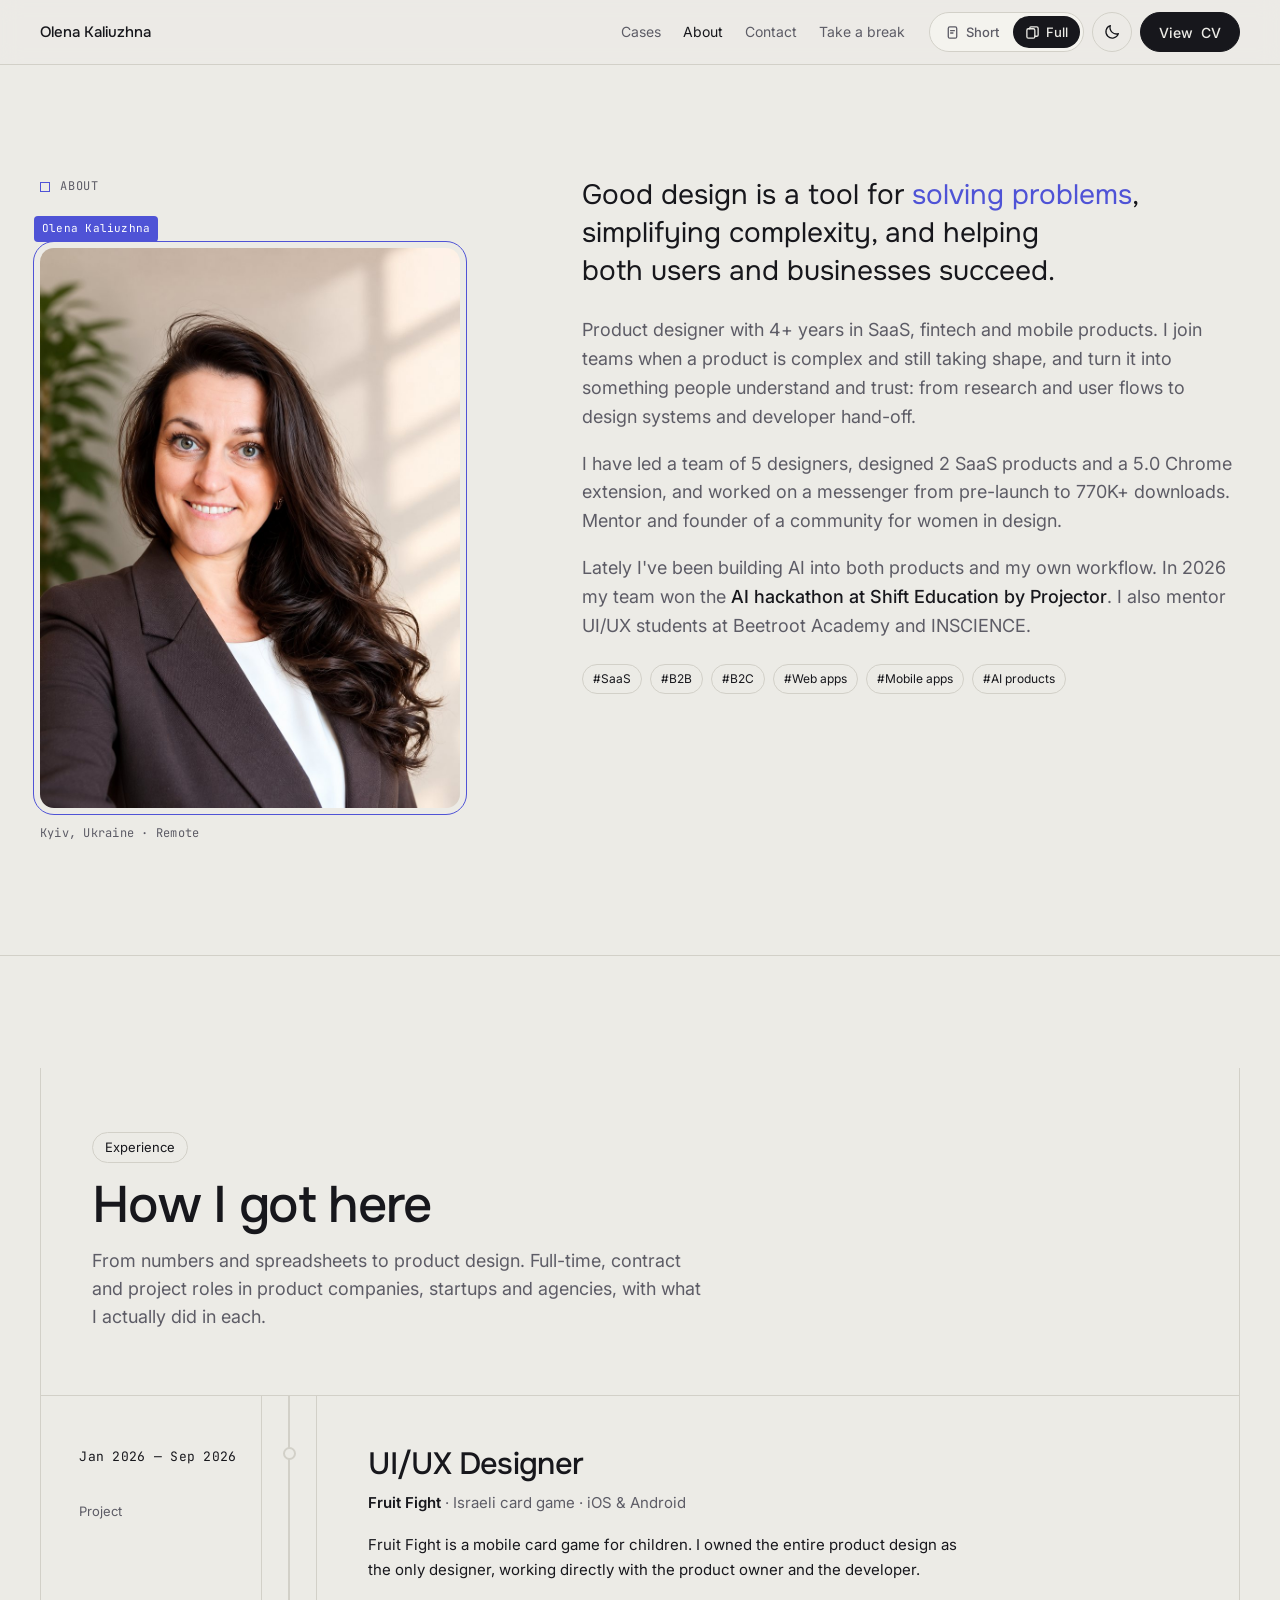
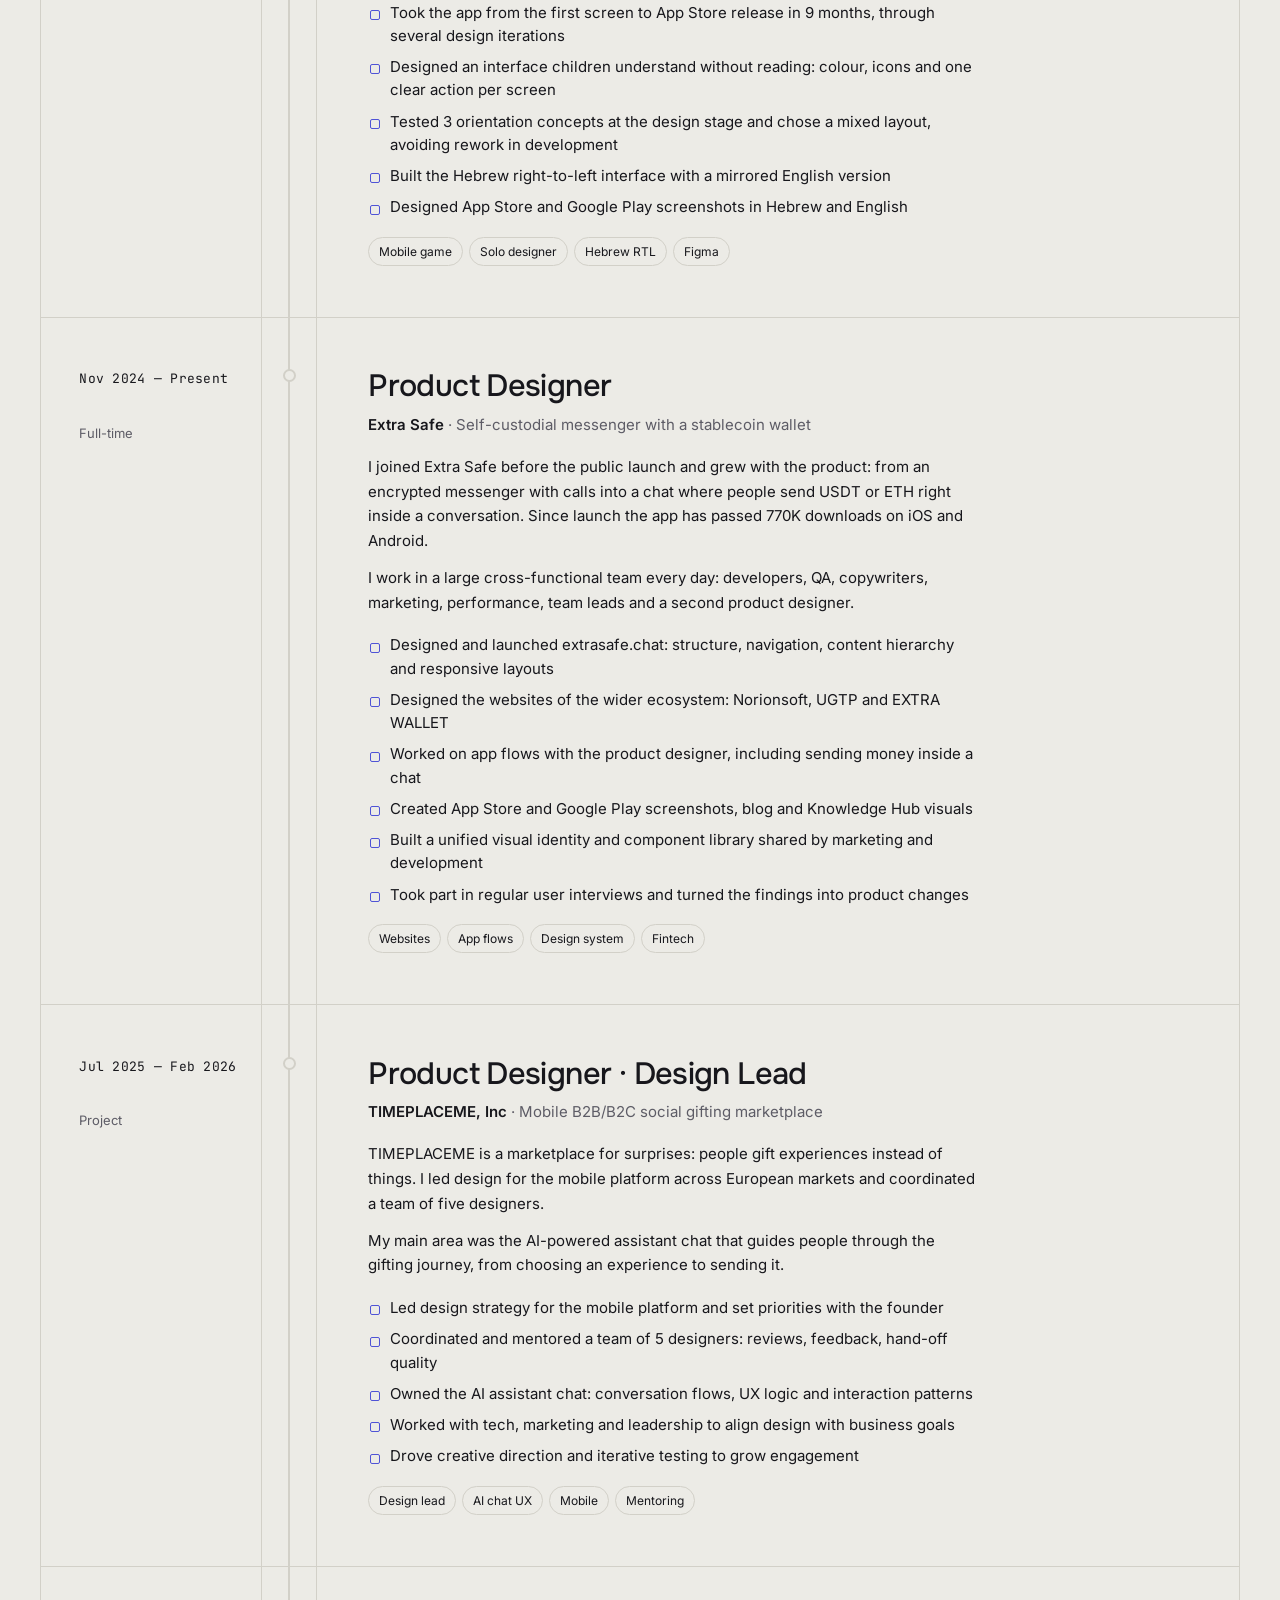
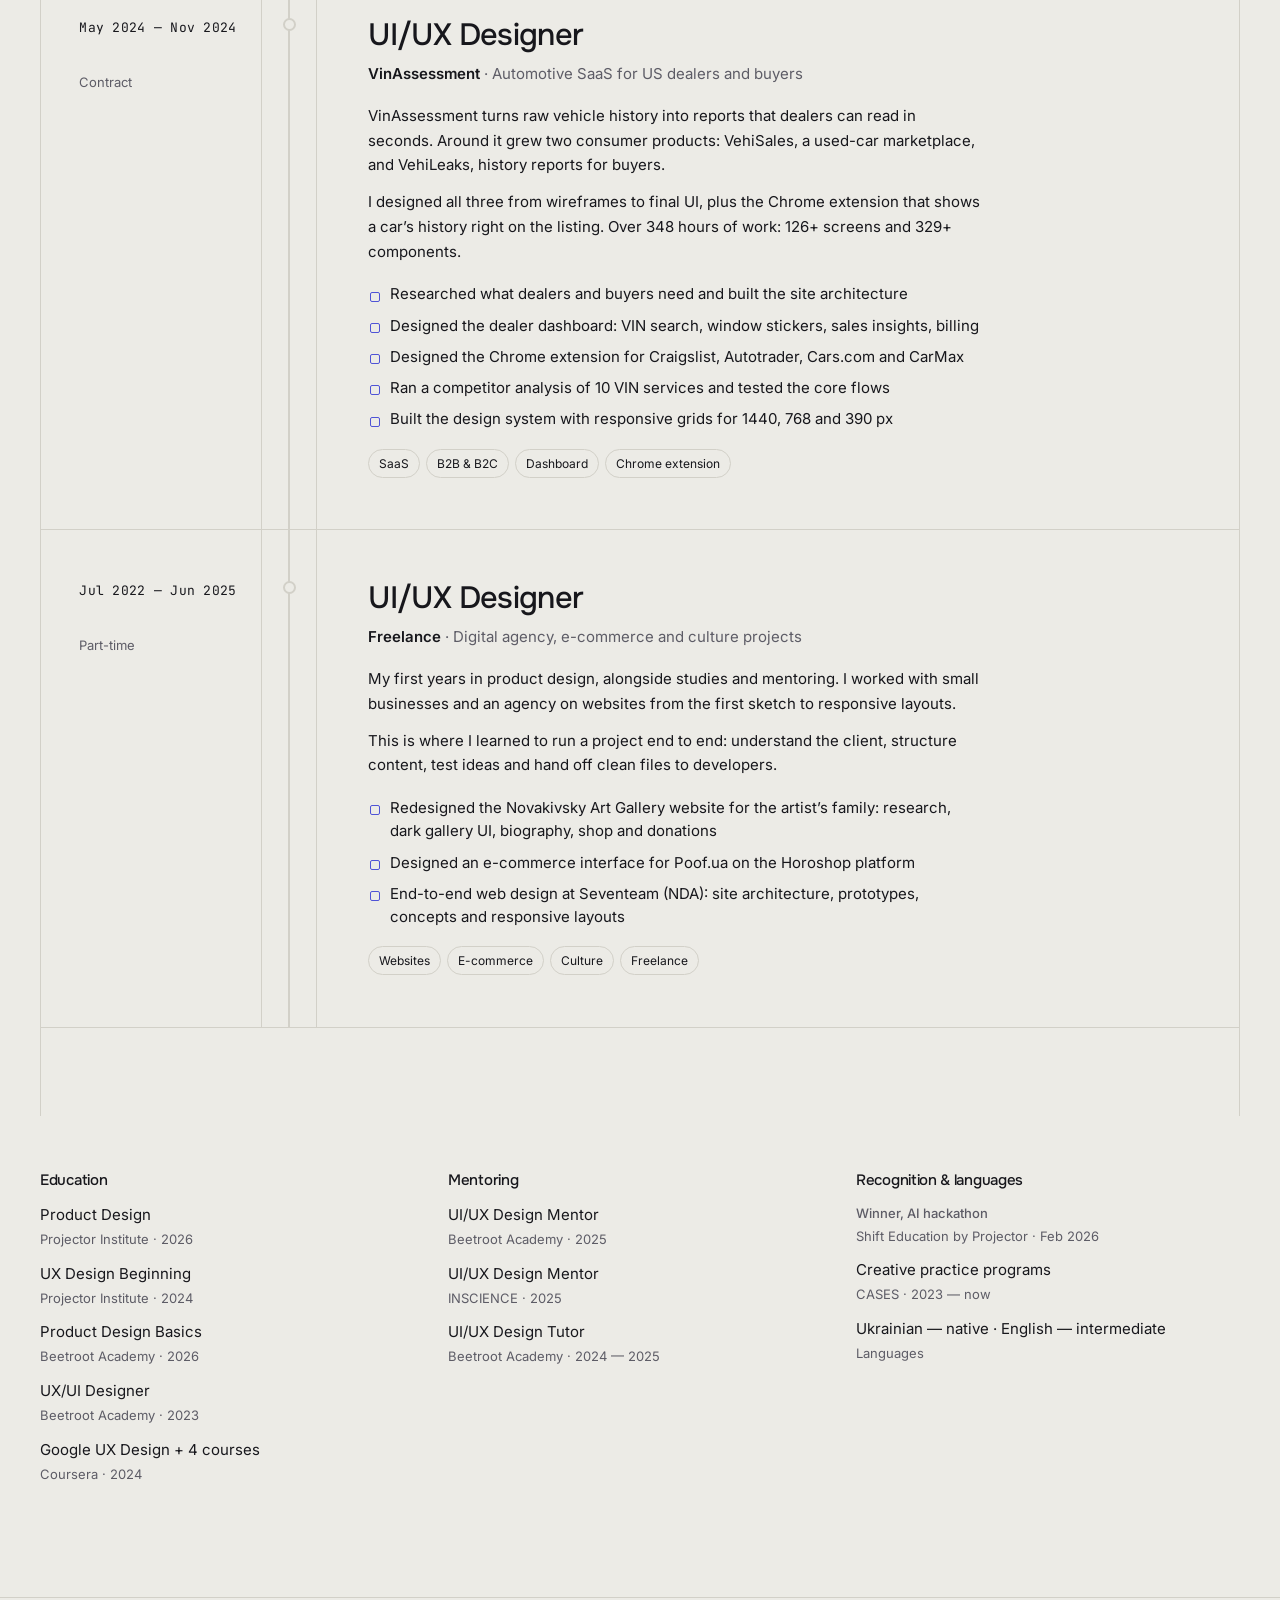
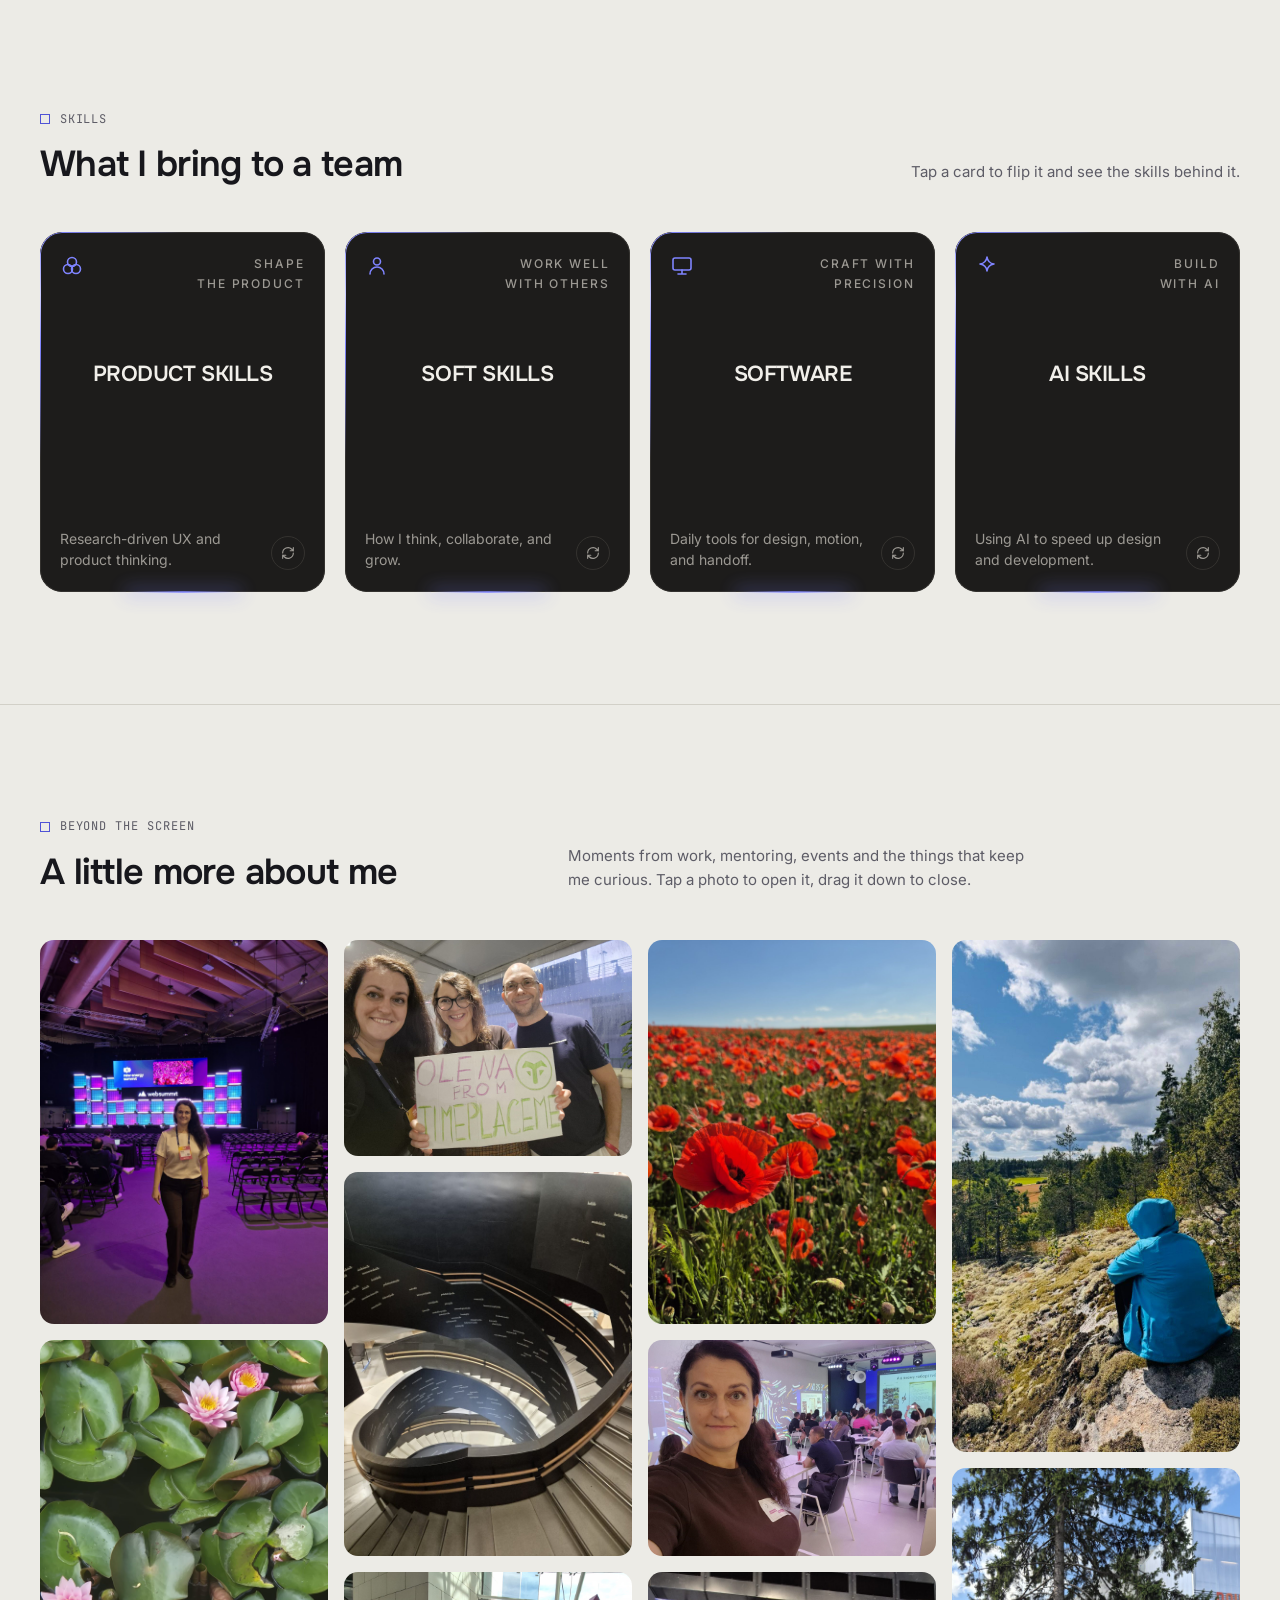
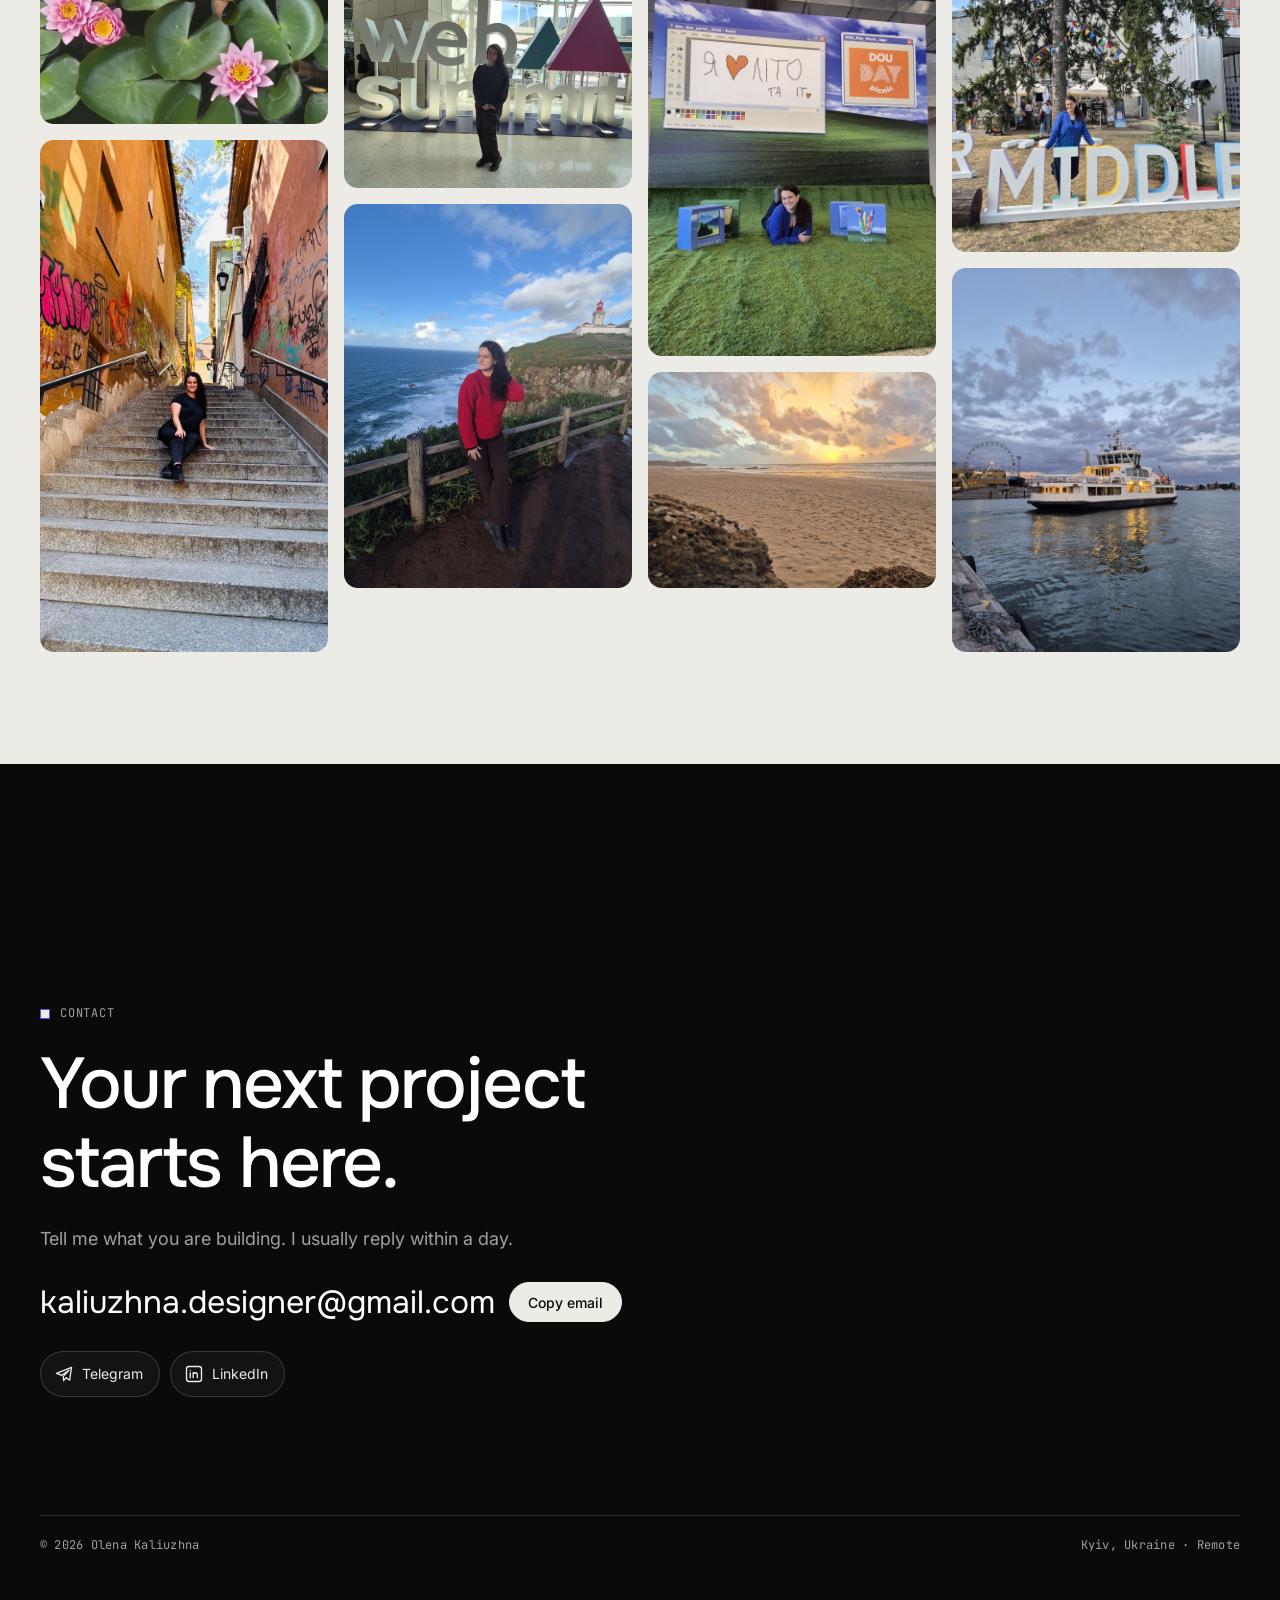
==== commit 3c11cb50: "Add files via upload" ====
--- a/about.html
+++ b/about.html
@@ -8,7 +8,7 @@
 <link rel="preconnect" href="https://fonts.googleapis.com">
 <link rel="preconnect" href="https://fonts.gstatic.com" crossorigin>
 <link rel="stylesheet" href="https://fonts.googleapis.com/css2?family=Inter:wght@400;500;600&family=Onest:wght@500;600&family=JetBrains+Mono:wght@400;500&display=swap">
-<link rel="stylesheet" href="styles.css?v=202610050703">
+<link rel="stylesheet" href="styles.css?v=202610061351">
 <script>try{var t=localStorage.getItem('ok-theme');if(t)document.documentElement.setAttribute('data-theme',t);}catch(e){}</script>
 </head>
 <body>
@@ -17,6 +17,7 @@
     <a class="brand" href="index.html">Olena Kaliuzhna</a>
     <nav class="nav-links" aria-label="Pages"><a href="cases.html">Cases</a><a href="about.html" aria-current="page">About</a><a href="contact.html">Contact</a><a href="break.html">Take a break</a></nav>
     <div class="nav-actions">
+      <div class="ver-switch" role="group" aria-label="Site version"><a class="vs-opt" href="https://olena-kaliuzhna-design.github.io/portfolio/" title="Short version: everything on one page"><svg viewBox="0 0 16 16" aria-hidden="true"><rect x="3.5" y="2" width="9" height="12" rx="1.6"/><path d="M6 6h4M6 8.5h2.5"/></svg><span>Short</span></a><span class="vs-opt is-on" aria-current="page" title="Full version"><svg viewBox="0 0 16 16" aria-hidden="true"><rect x="2" y="4" width="8.5" height="10" rx="1.6"/><path d="M5 4V3.4C5 2.6 5.6 2 6.4 2h6.1c.8 0 1.5.6 1.5 1.4v7.2c0 .8-.7 1.4-1.5 1.4h-2"/></svg><span>Full</span></span></div>
       <button class="btn ghost icon-btn theme-btn" id="theme" type="button" aria-label="Switch colour theme">
         <svg class="i-moon" viewBox="0 0 24 24" fill="none" stroke="currentColor" stroke-width="1.7" stroke-linecap="round" stroke-linejoin="round" aria-hidden="true"><path d="M20.5 14.2A8.5 8.5 0 0 1 9.8 3.5a8.5 8.5 0 1 0 10.7 10.7z"/></svg>
         <svg class="i-sun" viewBox="0 0 24 24" fill="none" stroke="currentColor" stroke-width="1.7" stroke-linecap="round" aria-hidden="true"><circle cx="12" cy="12" r="4.2"/><path d="M12 2.5v2M12 19.5v2M2.5 12h2M19.5 12h2M5.3 5.3l1.4 1.4M17.3 17.3l1.4 1.4M5.3 18.7l1.4-1.4M17.3 6.7l1.4-1.4"/></svg>
--- a/styles.css
+++ b/styles.css
@@ -901,3 +901,12 @@
   -webkit-mask-image:linear-gradient(to bottom,#000 92%,transparent);mask-image:linear-gradient(to bottom,#000 92%,transparent)}
 .contact .grid-pulse canvas{position:absolute;inset:0;display:block}
 
+
+/* Site version switch (Short one-pager <-> Full site), lives in the header of both sites */
+.ver-switch{display:inline-flex;align-items:center;gap:2px;padding:3px;height:40px;border:1px solid var(--line);border-radius:999px;background:color-mix(in srgb,var(--surface) 70%,transparent)}
+.vs-opt{display:inline-flex;align-items:center;gap:6px;height:32px;padding:0 12px;border-radius:999px;font:500 .8125rem var(--f-body);color:var(--muted);text-decoration:none;transition:background .2s ease,color .2s ease}
+.vs-opt svg{width:15px;height:15px;fill:none;stroke:currentColor;stroke-width:1.4;stroke-linecap:round;stroke-linejoin:round;flex:none}
+a.vs-opt:hover{color:var(--ink);background:color-mix(in srgb,var(--ink) 7%,transparent)}
+a.vs-opt:focus-visible{outline:2px solid var(--accent);outline-offset:2px}
+.vs-opt.is-on{background:var(--ink);color:var(--paper);cursor:default}
+@media (max-width:640px){.vs-opt{padding:0 10px}.vs-opt>span{display:none}}
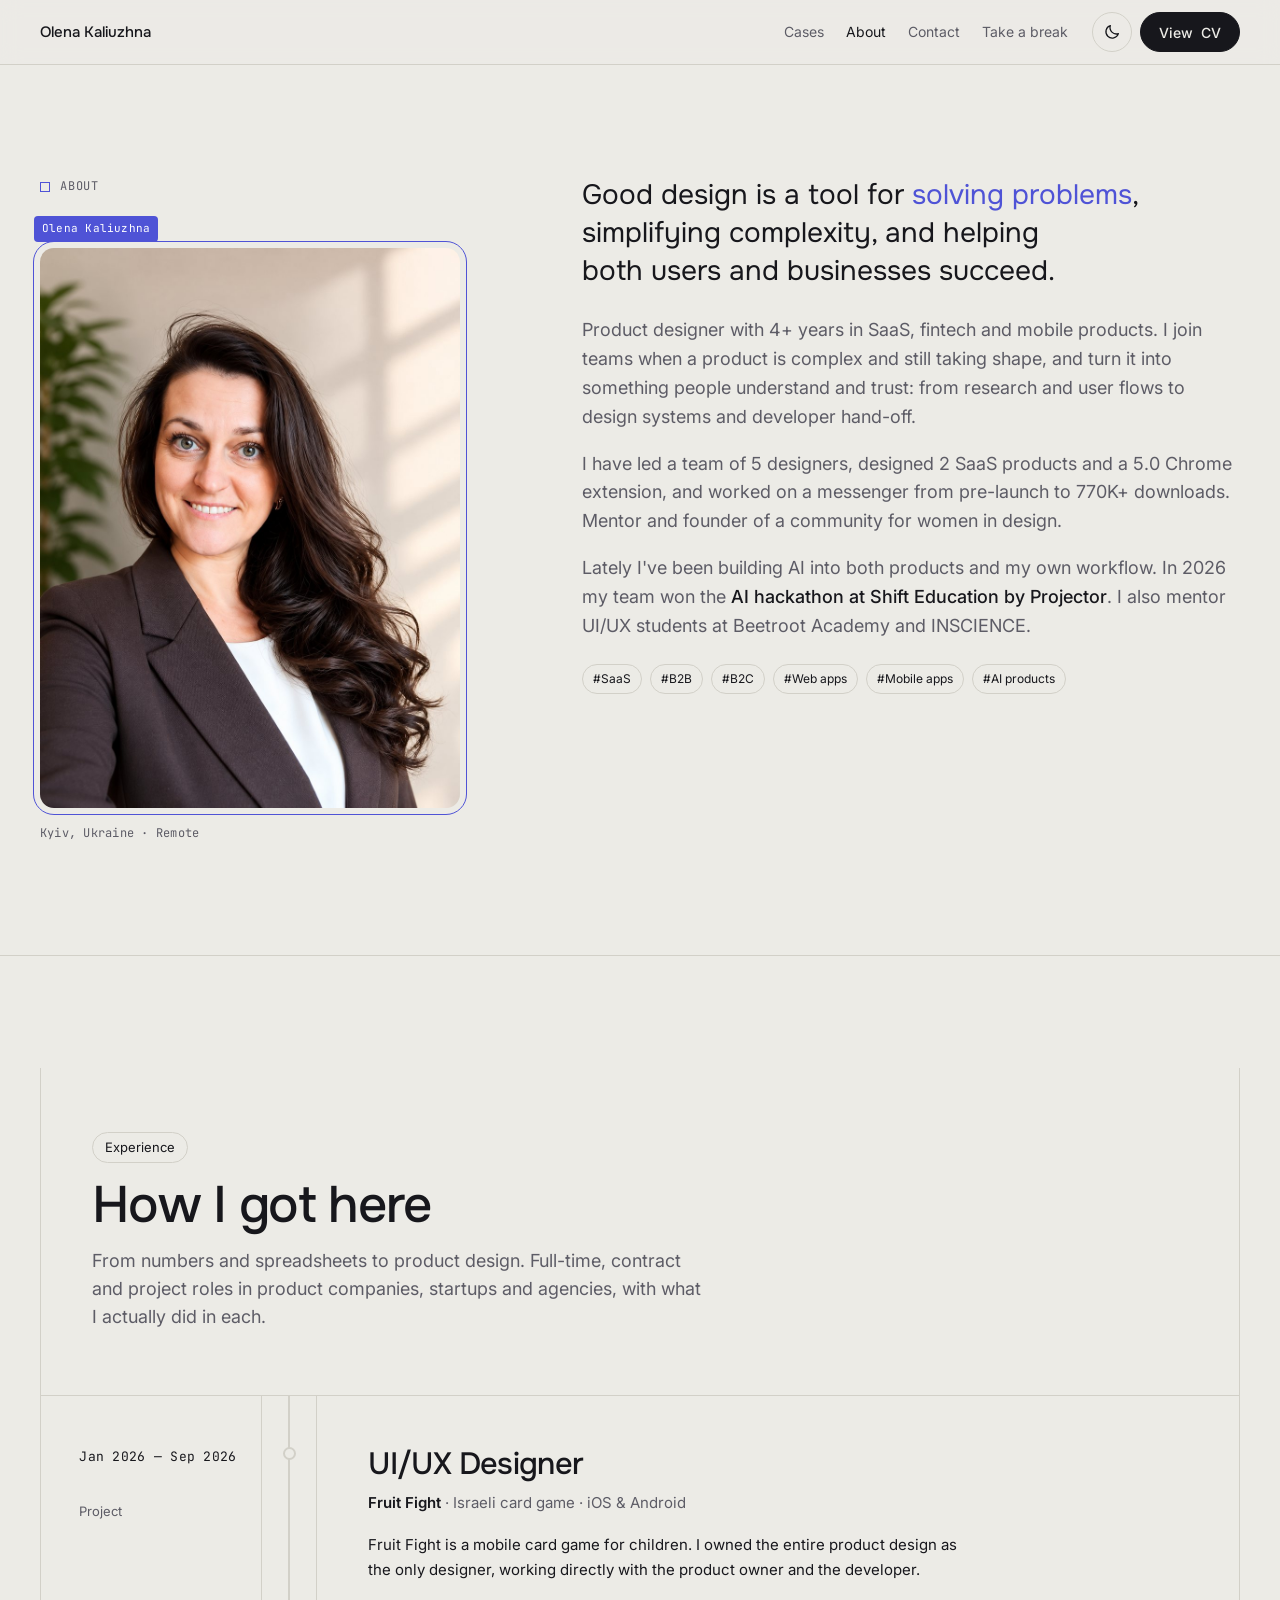
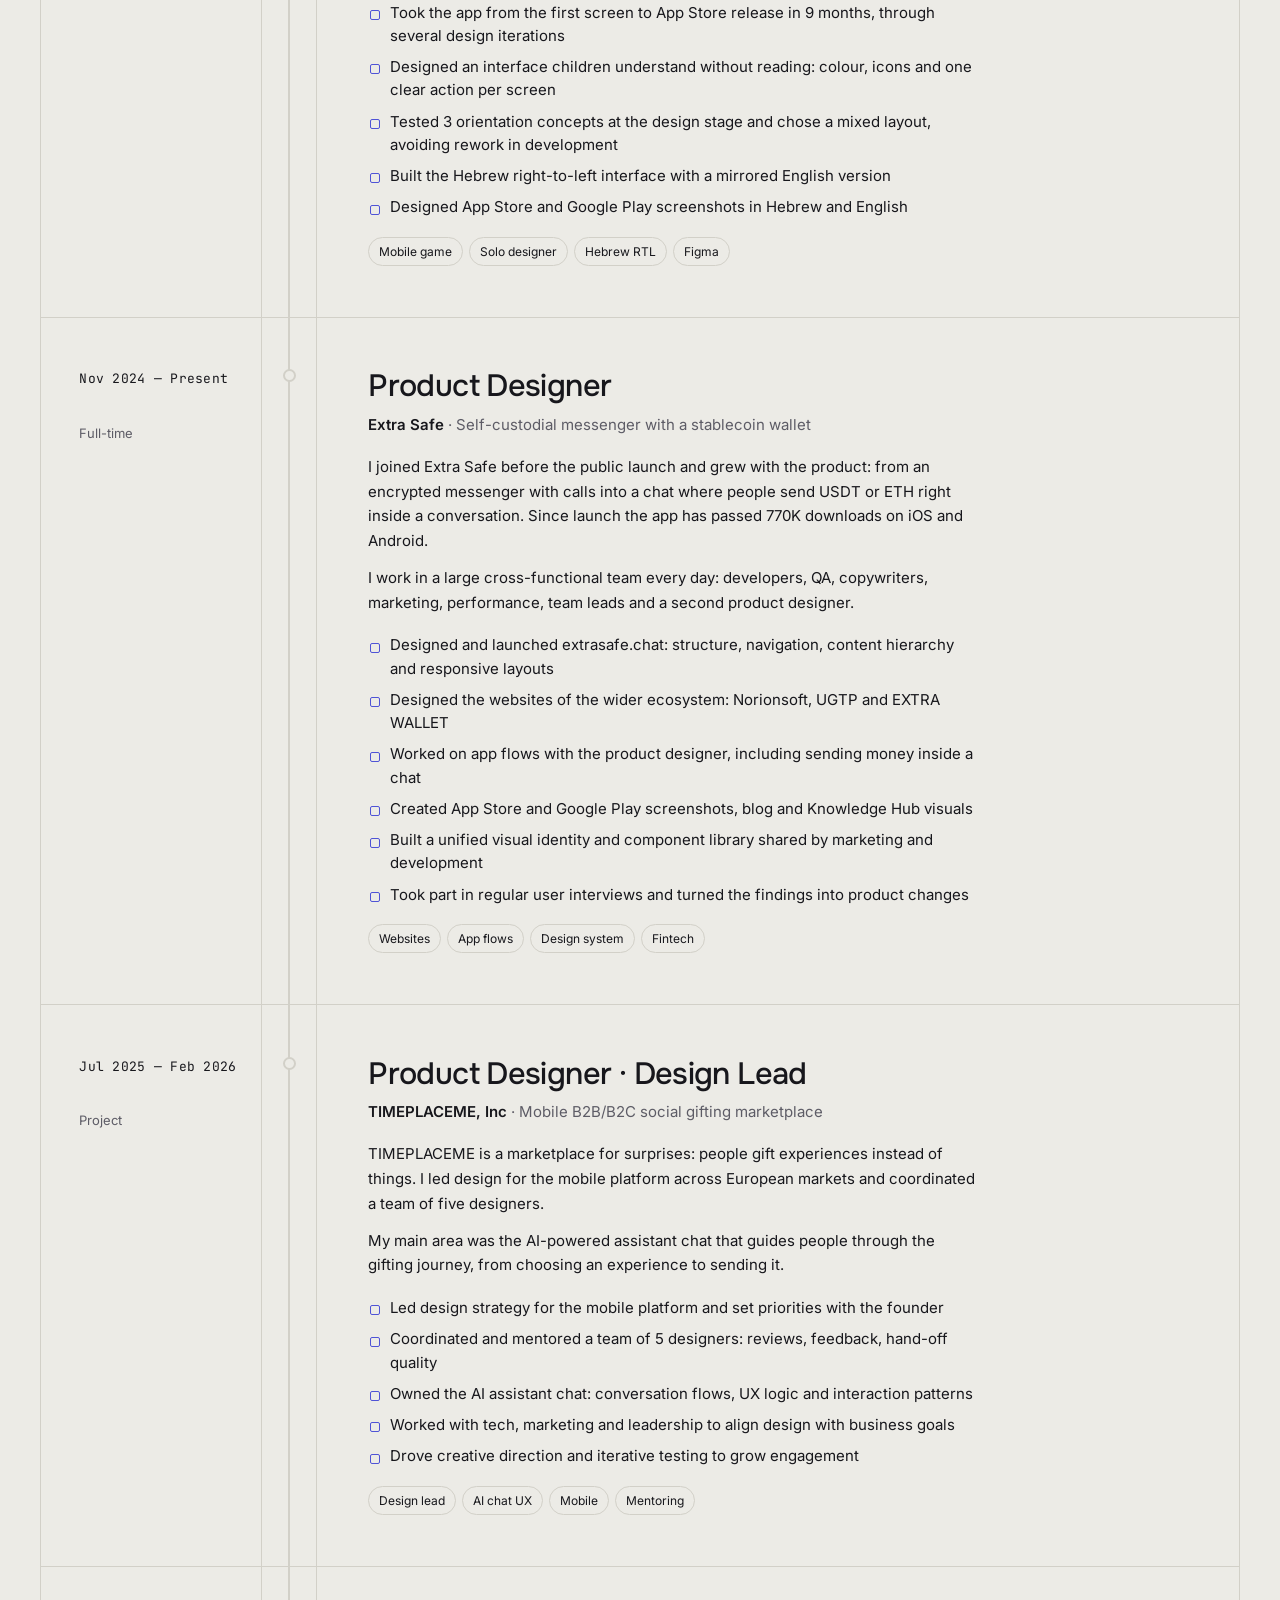
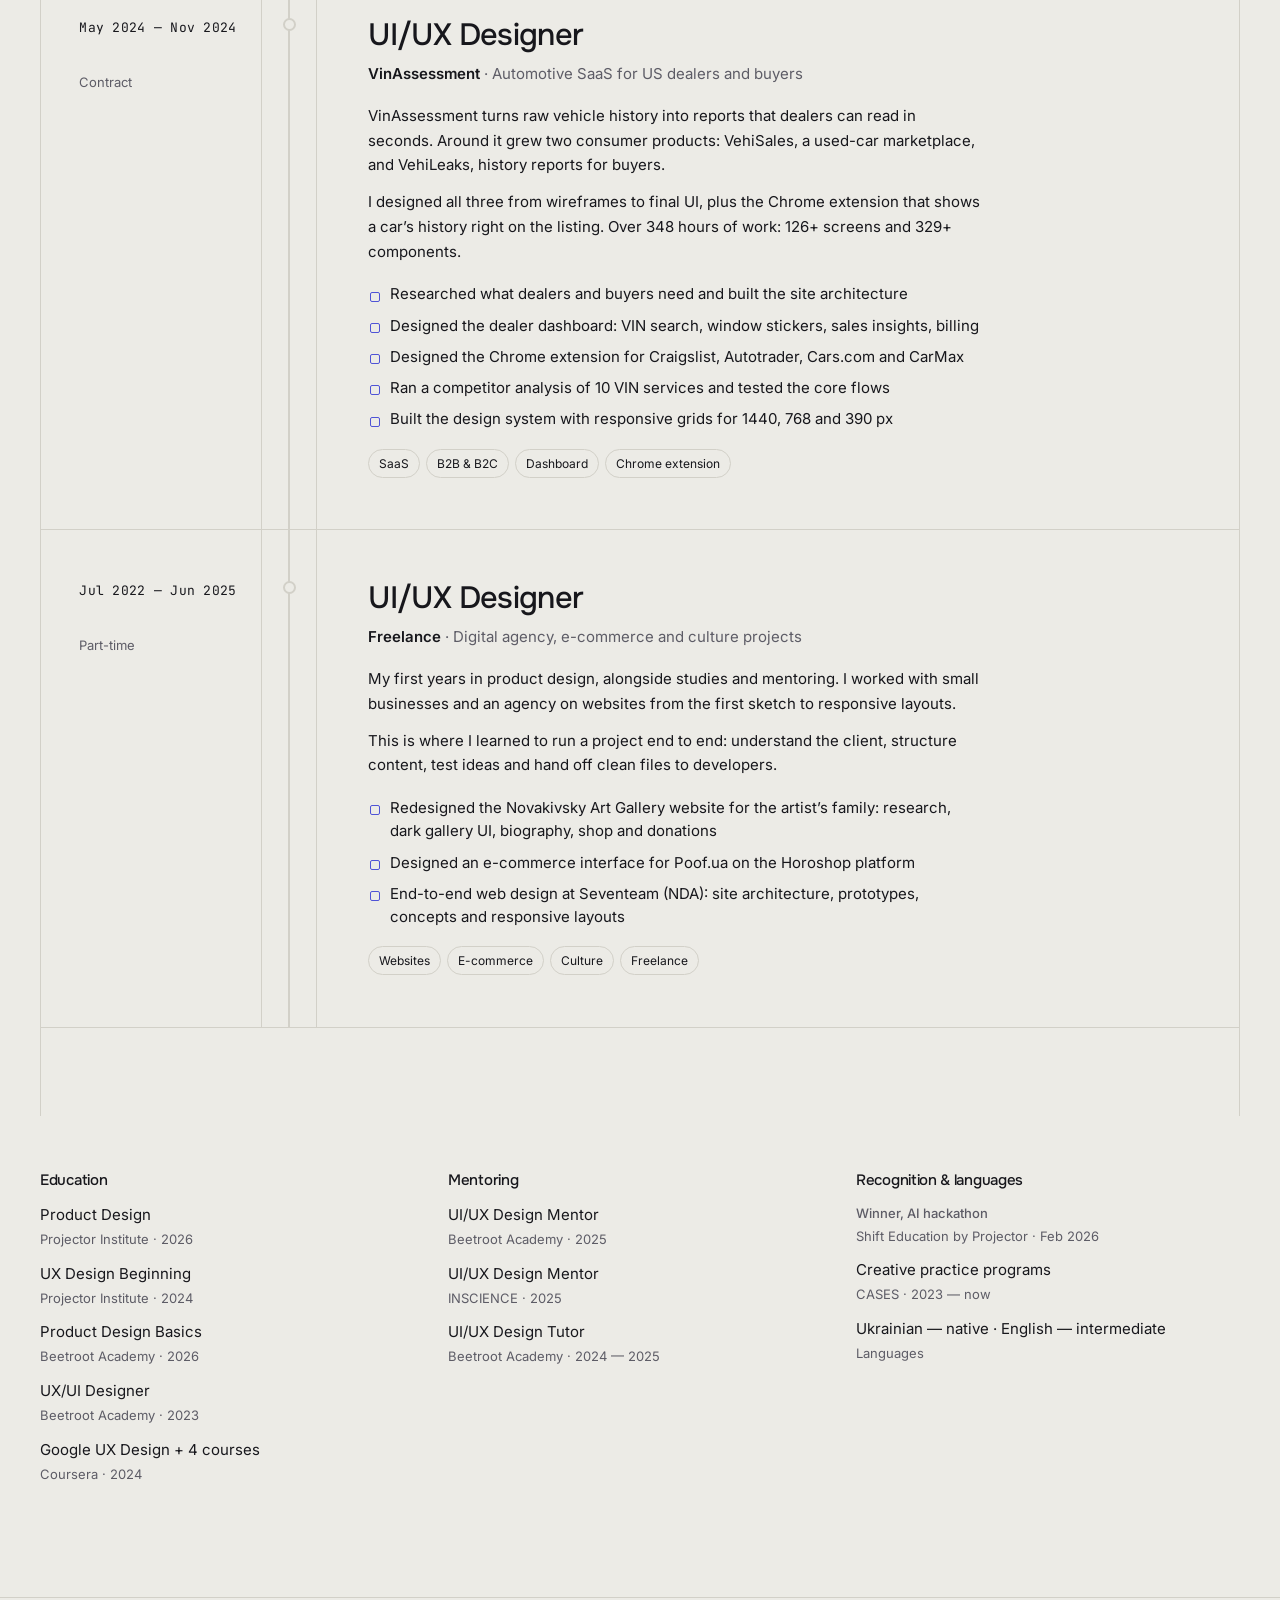
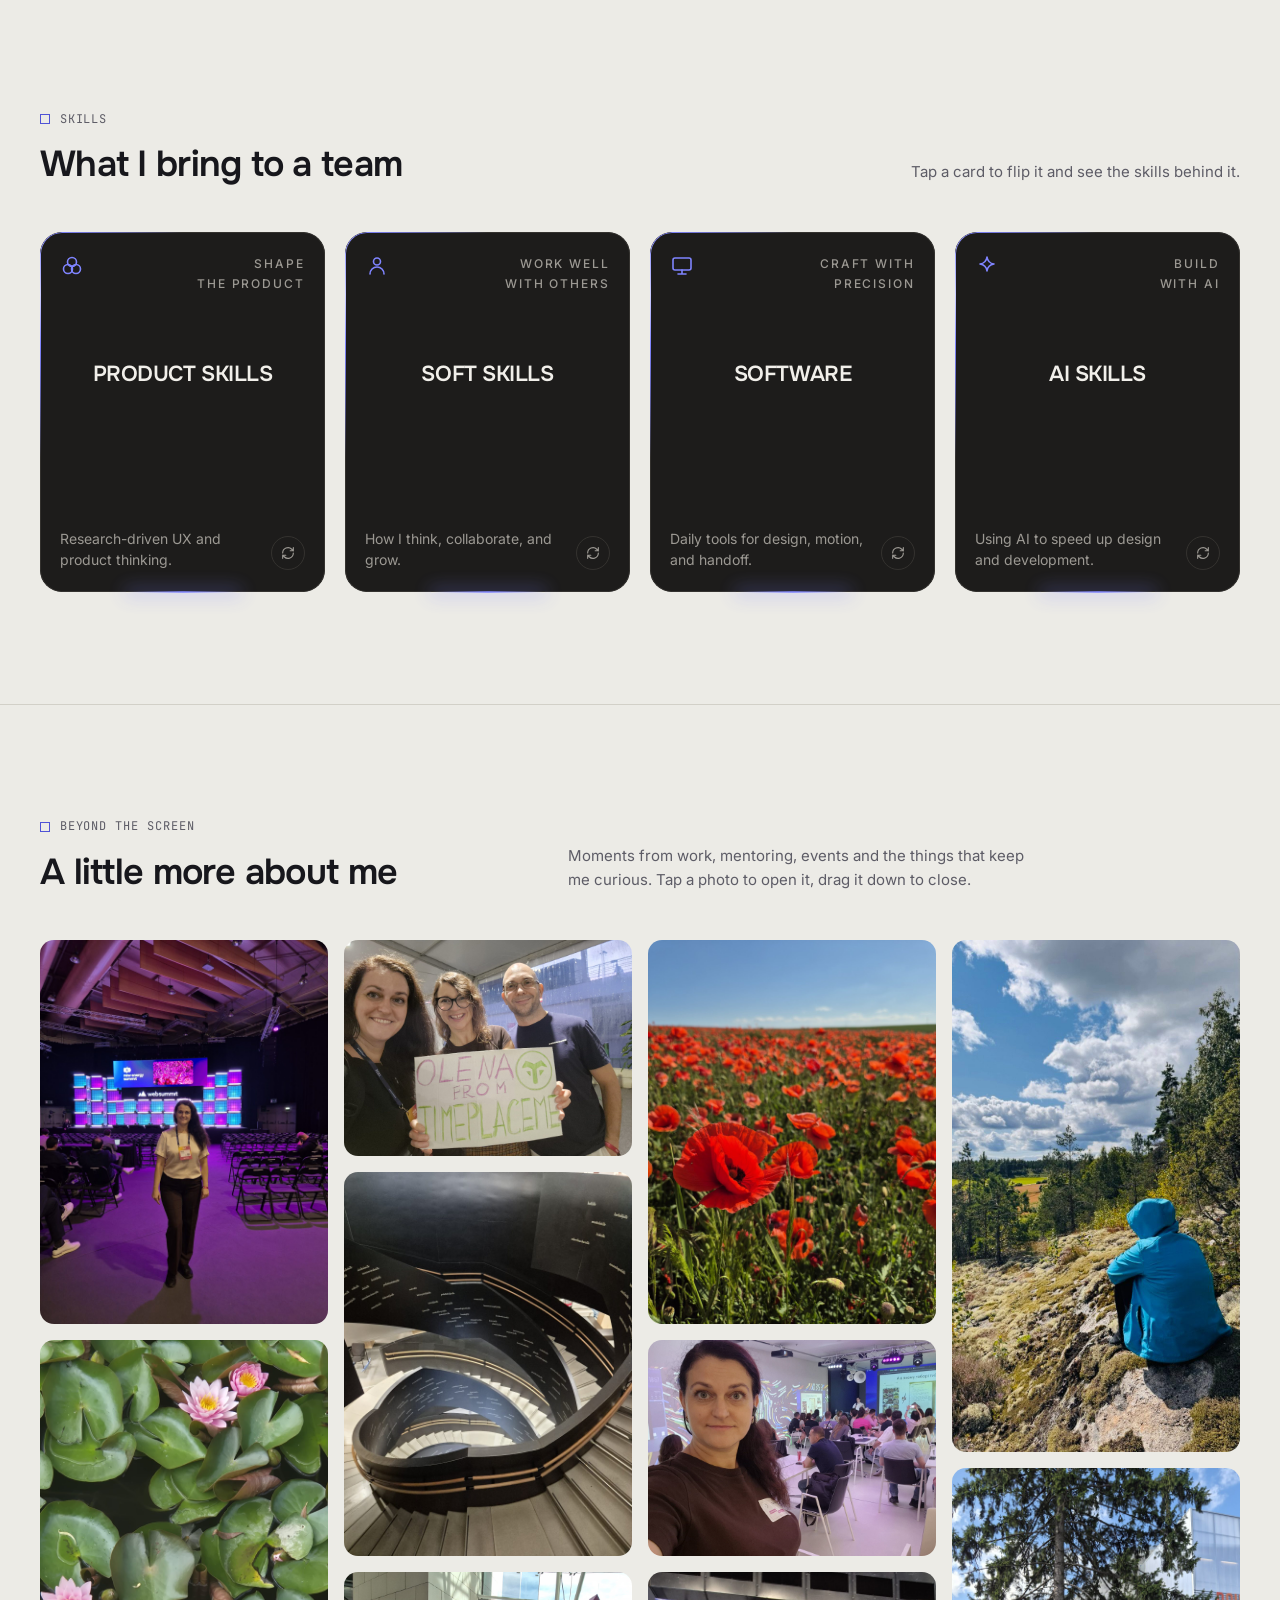
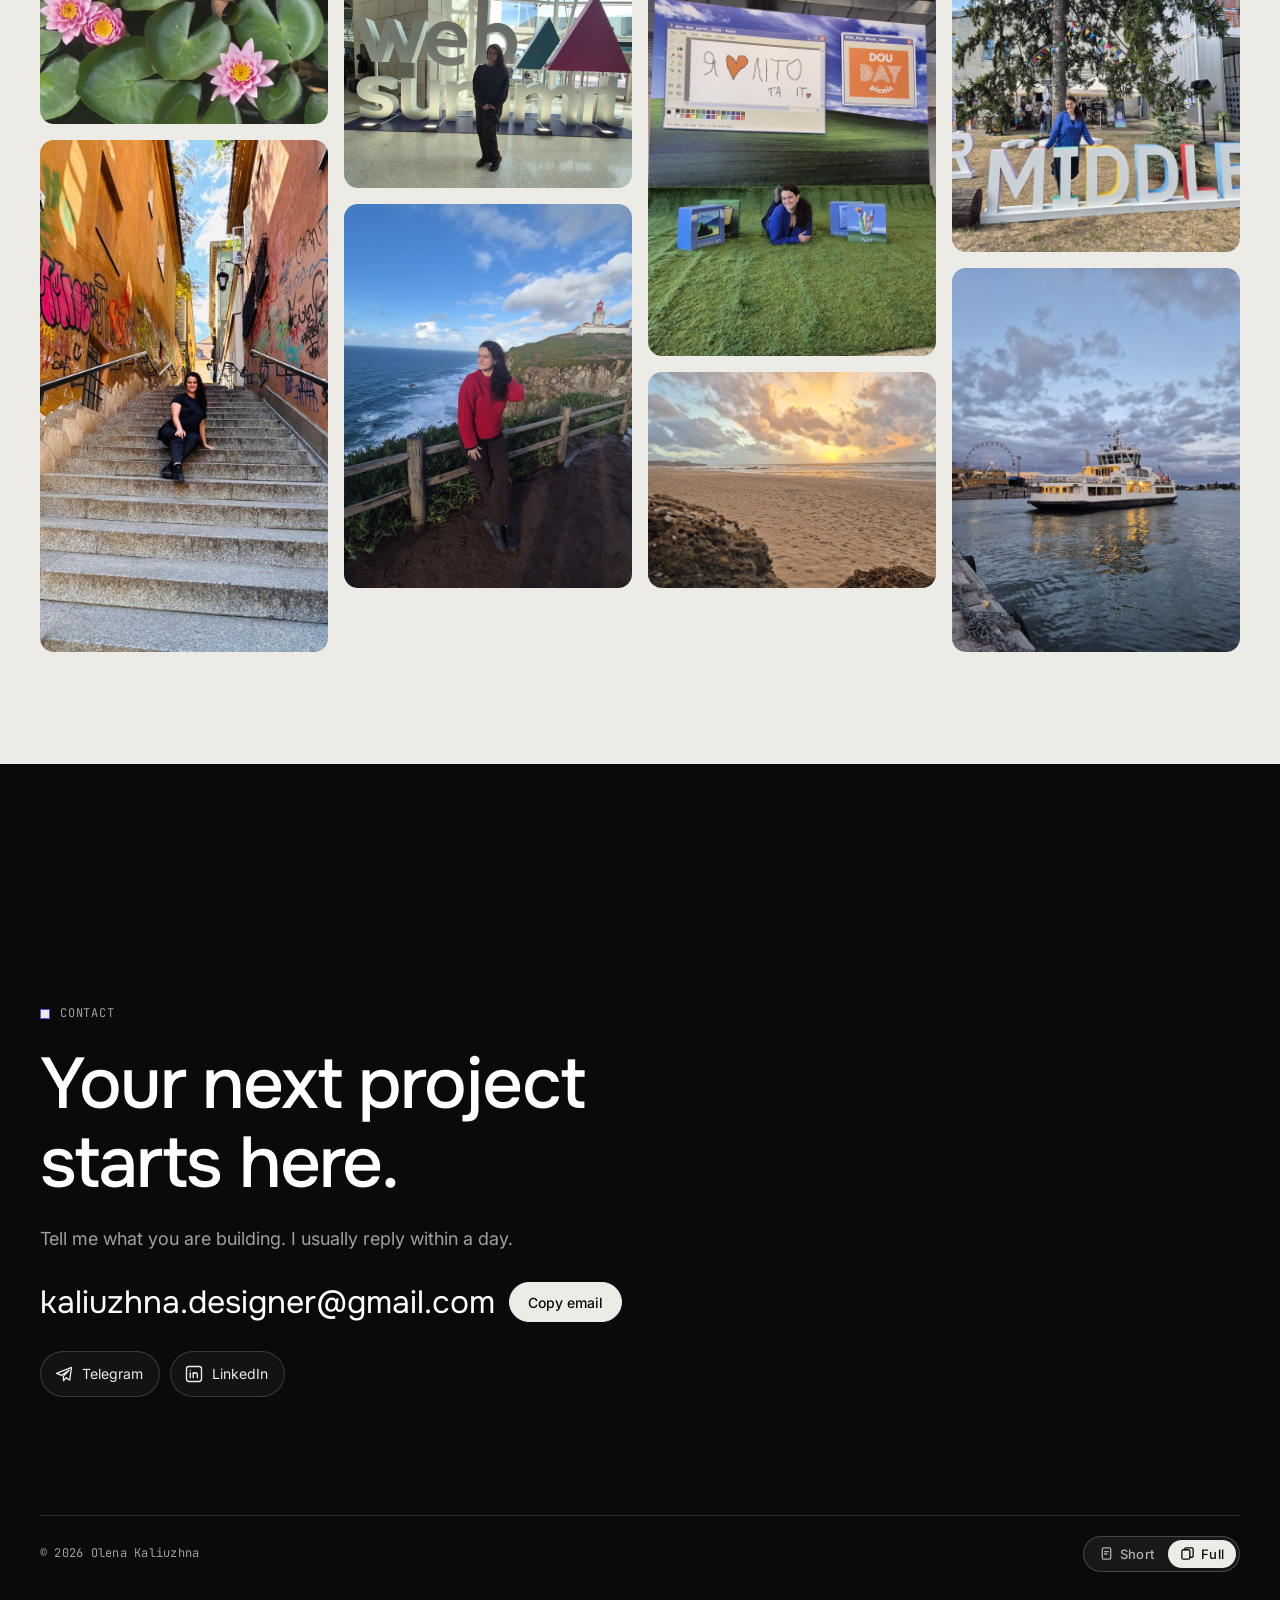
==== commit 7980651d: "Add files via upload" ====
--- a/about.html
+++ b/about.html
@@ -8,7 +8,7 @@
 <link rel="preconnect" href="https://fonts.googleapis.com">
 <link rel="preconnect" href="https://fonts.gstatic.com" crossorigin>
 <link rel="stylesheet" href="https://fonts.googleapis.com/css2?family=Inter:wght@400;500;600&family=Onest:wght@500;600&family=JetBrains+Mono:wght@400;500&display=swap">
-<link rel="stylesheet" href="styles.css?v=202610061351">
+<link rel="stylesheet" href="styles.css?v=202610061831">
 <script>try{var t=localStorage.getItem('ok-theme');if(t)document.documentElement.setAttribute('data-theme',t);}catch(e){}</script>
 </head>
 <body>
@@ -17,7 +17,6 @@
     <a class="brand" href="index.html">Olena Kaliuzhna</a>
     <nav class="nav-links" aria-label="Pages"><a href="cases.html">Cases</a><a href="about.html" aria-current="page">About</a><a href="contact.html">Contact</a><a href="break.html">Take a break</a></nav>
     <div class="nav-actions">
-      <div class="ver-switch" role="group" aria-label="Site version"><a class="vs-opt" href="https://olena-kaliuzhna-design.github.io/portfolio/" title="Short version: everything on one page"><svg viewBox="0 0 16 16" aria-hidden="true"><rect x="3.5" y="2" width="9" height="12" rx="1.6"/><path d="M6 6h4M6 8.5h2.5"/></svg><span>Short</span></a><span class="vs-opt is-on" aria-current="page" title="Full version"><svg viewBox="0 0 16 16" aria-hidden="true"><rect x="2" y="4" width="8.5" height="10" rx="1.6"/><path d="M5 4V3.4C5 2.6 5.6 2 6.4 2h6.1c.8 0 1.5.6 1.5 1.4v7.2c0 .8-.7 1.4-1.5 1.4h-2"/></svg><span>Full</span></span></div>
       <button class="btn ghost icon-btn theme-btn" id="theme" type="button" aria-label="Switch colour theme">
         <svg class="i-moon" viewBox="0 0 24 24" fill="none" stroke="currentColor" stroke-width="1.7" stroke-linecap="round" stroke-linejoin="round" aria-hidden="true"><path d="M20.5 14.2A8.5 8.5 0 0 1 9.8 3.5a8.5 8.5 0 1 0 10.7 10.7z"/></svg>
         <svg class="i-sun" viewBox="0 0 24 24" fill="none" stroke="currentColor" stroke-width="1.7" stroke-linecap="round" aria-hidden="true"><circle cx="12" cy="12" r="4.2"/><path d="M12 2.5v2M12 19.5v2M2.5 12h2M19.5 12h2M5.3 5.3l1.4 1.4M17.3 17.3l1.4 1.4M5.3 18.7l1.4-1.4M17.3 6.7l1.4-1.4"/></svg>
@@ -251,7 +250,7 @@
         <li><a href="https://t.me/kaliuzhnaolena" target="_blank" rel="noopener" aria-label="Telegram"><svg viewBox="0 0 24 24" aria-hidden="true"><path d="M21 4L3 11.2l6.2 2.3L18 7.5l-6.8 7.3.3 5.2 3.2-3.6 4.1 3z"/></svg><span>Telegram</span></a></li>
         <li><a href="https://www.linkedin.com/in/kaliuzhnaolena/" target="_blank" rel="noopener" aria-label="LinkedIn"><svg viewBox="0 0 24 24" aria-hidden="true"><rect x="3" y="3" width="18" height="18" rx="3"/><path d="M7.5 10.5v6M7.5 7.6v.1M11 16.5v-6M11 13.2c0-1.6 1-2.7 2.5-2.7s2.5 1 2.5 2.7v3.3"/></svg><span>LinkedIn</span></a></li>
       </ul>
-      <div class="foot mono"><span>© 2026 Olena Kaliuzhna</span><span>Kyiv, Ukraine · Remote</span></div>
+      <div class="foot mono"><span>© 2026 Olena Kaliuzhna</span><div class="ver-switch" role="group" aria-label="Site version"><a class="vs-opt" href="https://olena-kaliuzhna-design.github.io/portfolio/" title="Short version: everything on one page"><svg viewBox="0 0 16 16" aria-hidden="true"><rect x="3.5" y="2" width="9" height="12" rx="1.6"/><path d="M6 6h4M6 8.5h2.5"/></svg><span>Short</span></a><span class="vs-opt is-on" aria-current="page" title="Full version"><svg viewBox="0 0 16 16" aria-hidden="true"><rect x="2" y="4" width="8.5" height="10" rx="1.6"/><path d="M5 4V3.4C5 2.6 5.6 2 6.4 2h6.1c.8 0 1.5.6 1.5 1.4v7.2c0 .8-.7 1.4-1.5 1.4h-2"/></svg><span>Full</span></span></div></div>
     </div>
   </section>
 </main>
--- a/styles.css
+++ b/styles.css
@@ -910,3 +910,22 @@
 a.vs-opt:focus-visible{outline:2px solid var(--accent);outline-offset:2px}
 .vs-opt.is-on{background:var(--ink);color:var(--paper);cursor:default}
 @media (max-width:640px){.vs-opt{padding:0 10px}.vs-opt>span{display:none}}
+.nav.nav-on-dark .ver-switch{border-color:rgba(255,255,255,.2);background:rgba(255,255,255,.06)}
+.nav.nav-on-dark .vs-opt{color:rgba(242,244,248,.7)}
+.nav.nav-on-dark .vs-opt.is-on{background:#f2f4f8;color:#05070d}
+
+/* Switch in footers. Inside the inverted CTA sections (.foot) it uses inverted colours. */
+.foot,.contact-foot{align-items:center}
+.foot-end{display:inline-flex;align-items:center;gap:16px;flex-wrap:wrap}
+.foot .ver-switch,.contact-foot .ver-switch{height:36px}
+.foot .vs-opt,.contact-foot .vs-opt{height:28px}
+.foot .ver-switch{border-color:color-mix(in srgb,var(--paper) 22%,transparent);background:color-mix(in srgb,var(--paper) 6%,transparent)}
+.foot .vs-opt{color:color-mix(in srgb,var(--paper) 70%,transparent)}
+.foot a.vs-opt:hover{color:var(--paper);background:color-mix(in srgb,var(--paper) 12%,transparent)}
+.foot .vs-opt.is-on{background:var(--paper);color:var(--ink)}
+@media (max-width:640px){.foot .vs-opt>span,.contact-foot .vs-opt>span{display:inline}}
+/* About CTA is always dark: fixed light-on-dark colours */
+.cta-tree .foot .ver-switch{border-color:rgba(255,255,255,.2);background:rgba(255,255,255,.06)}
+.cta-tree .foot .vs-opt{color:rgba(237,235,230,.72)}
+.cta-tree .foot a.vs-opt:hover{color:#fff;background:rgba(255,255,255,.12)}
+.cta-tree .foot .vs-opt.is-on{background:#EDEBE6;color:#0a0a0a}
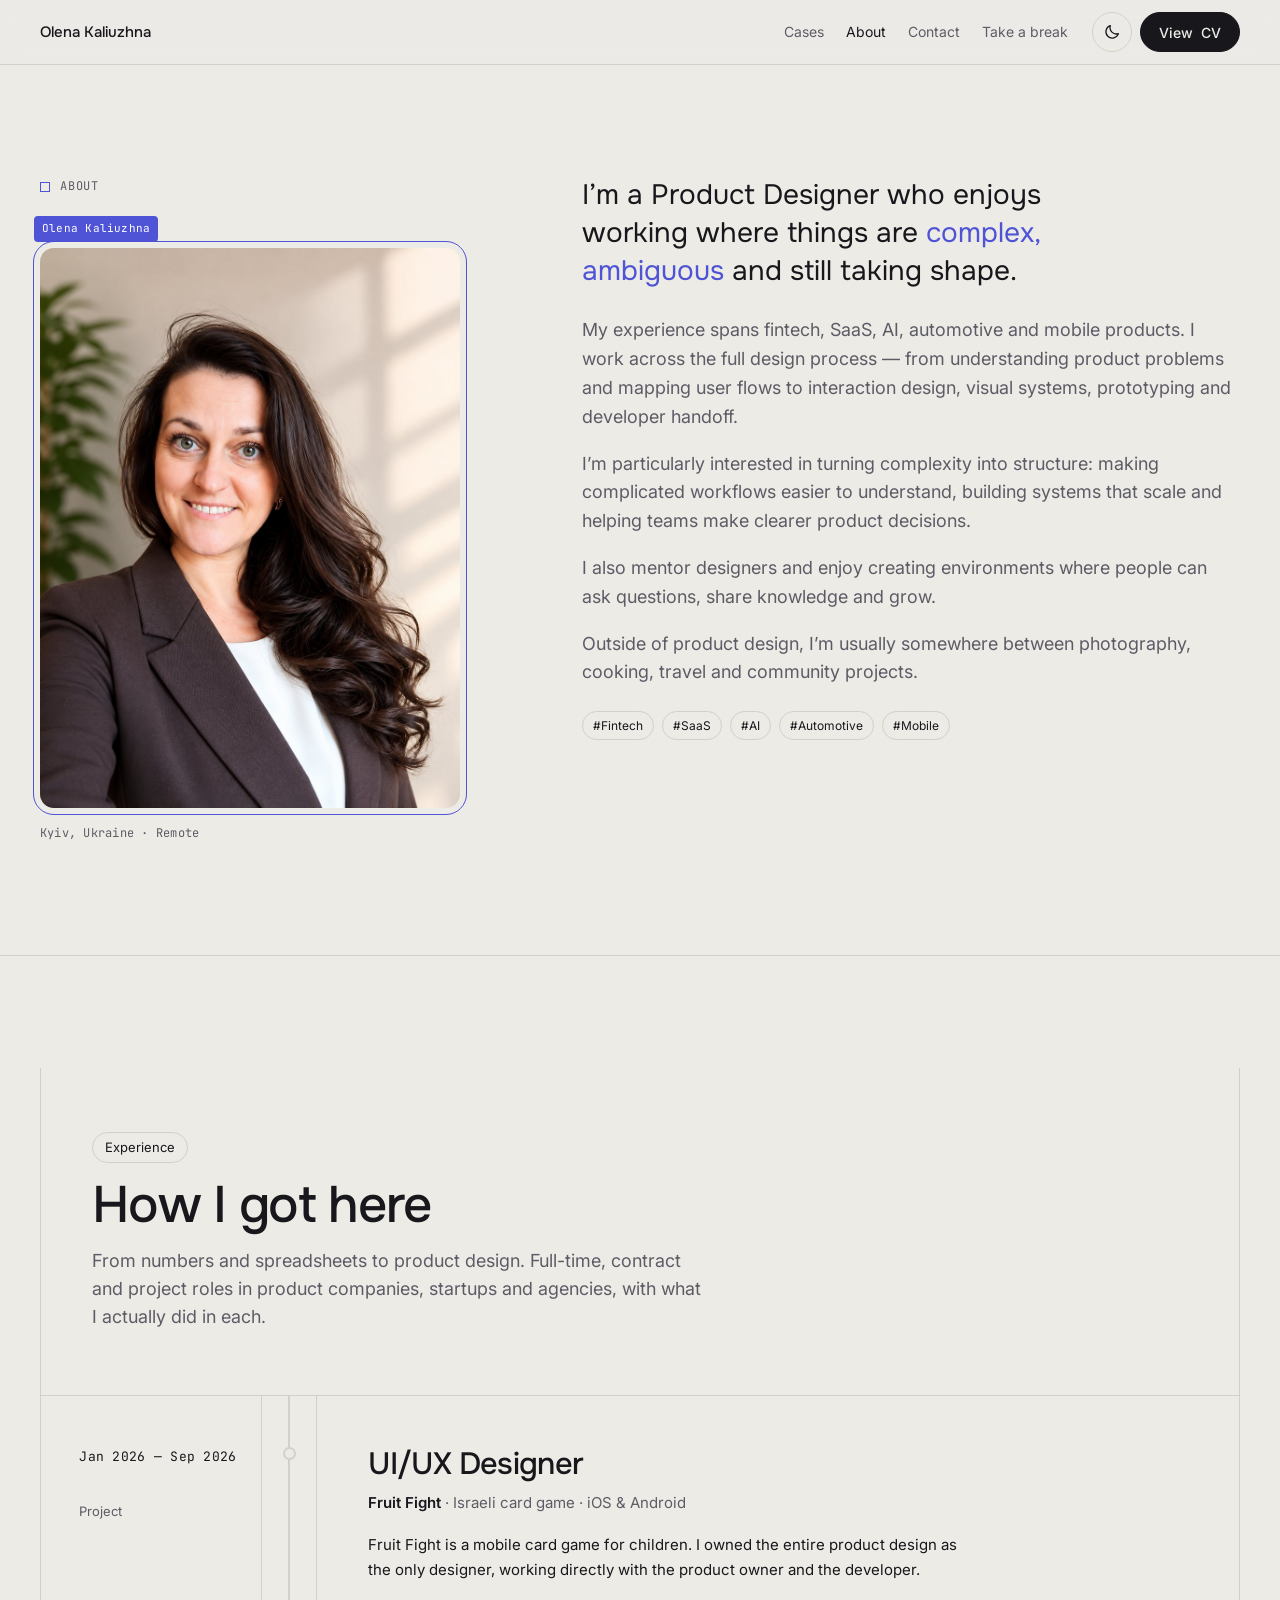
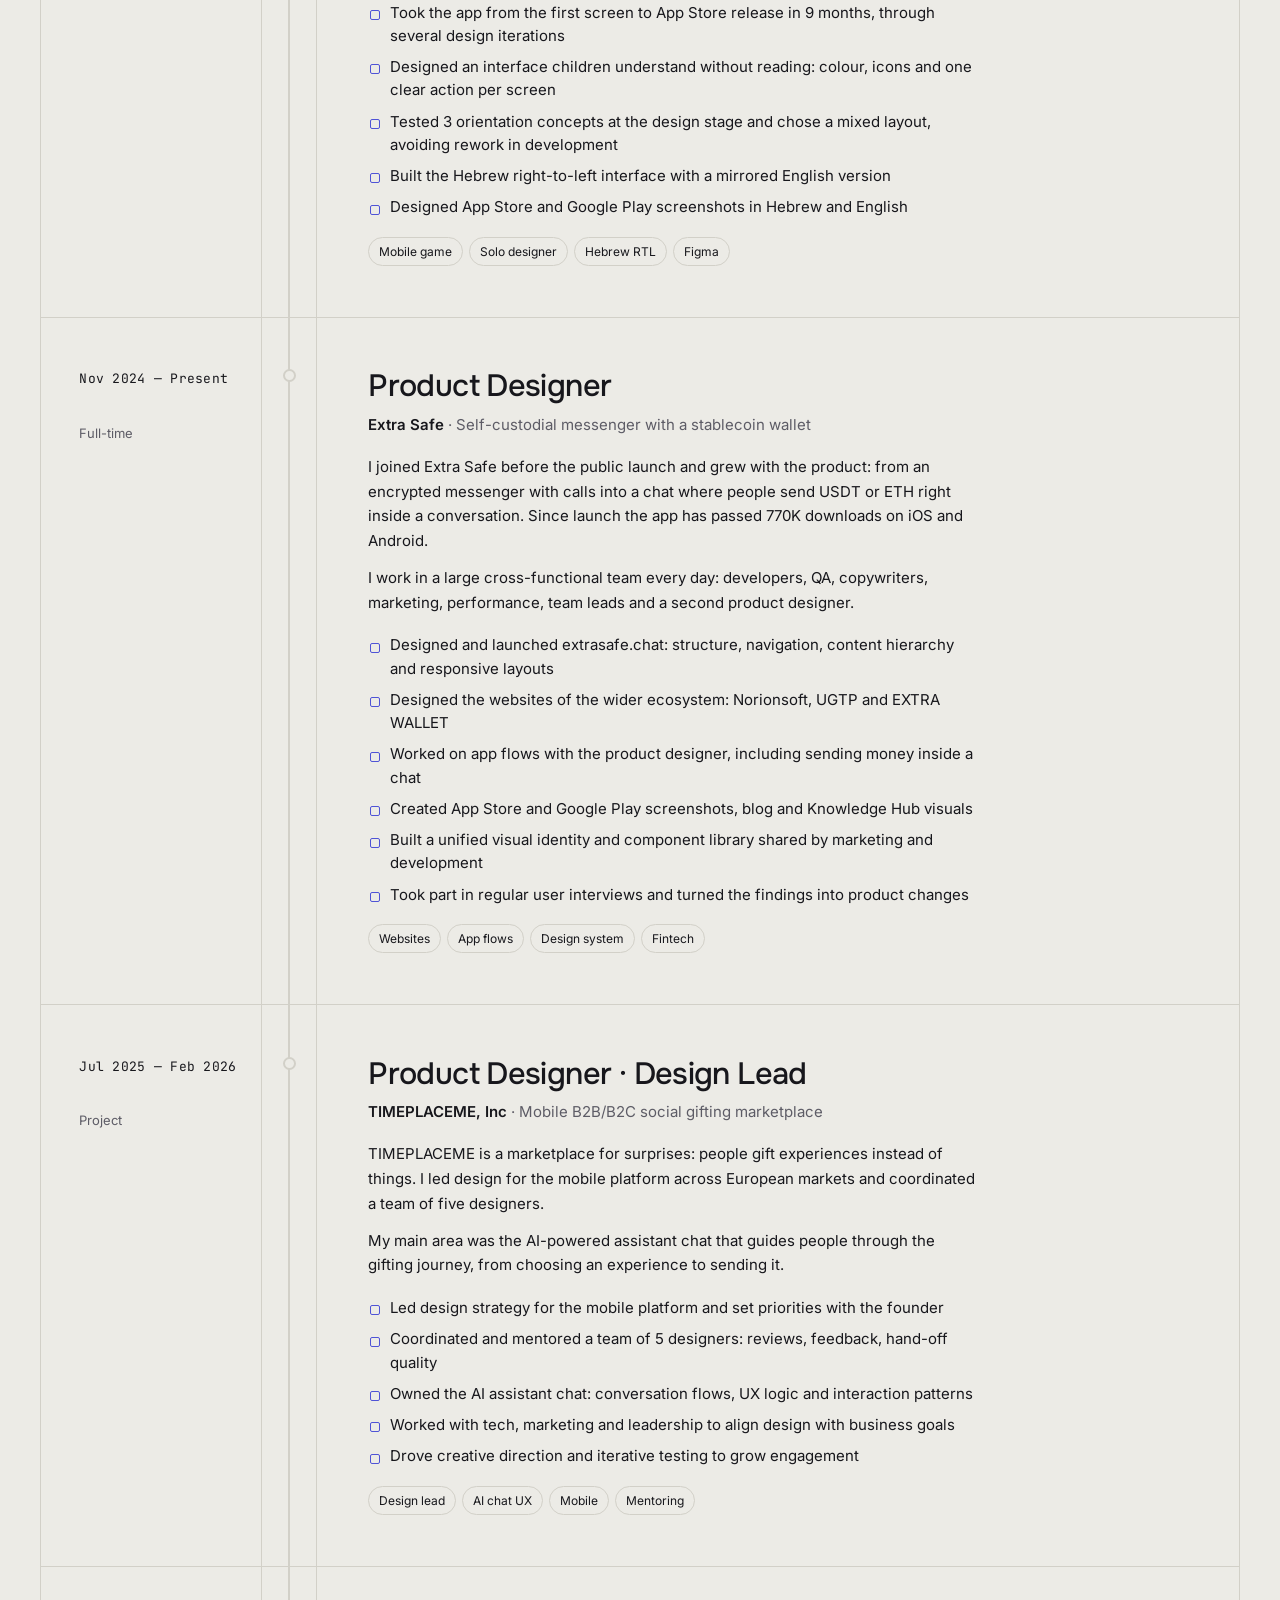
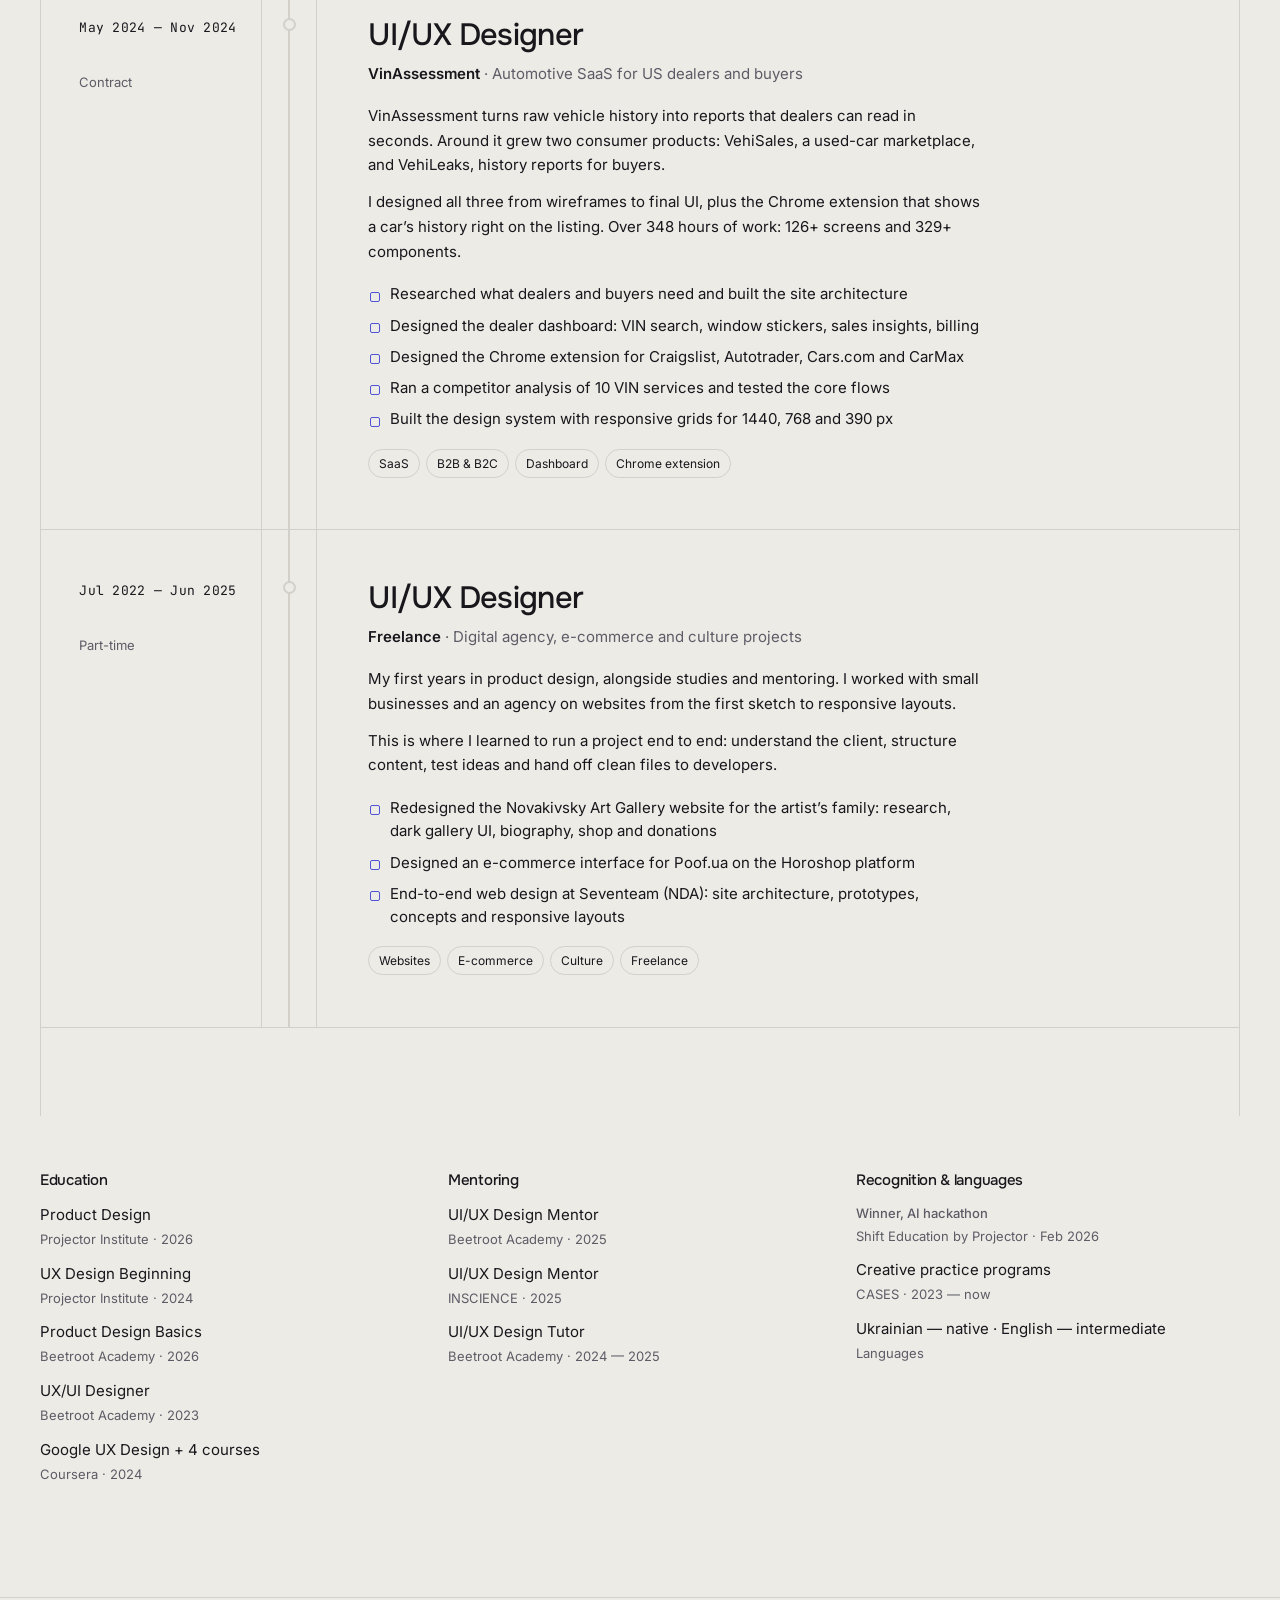
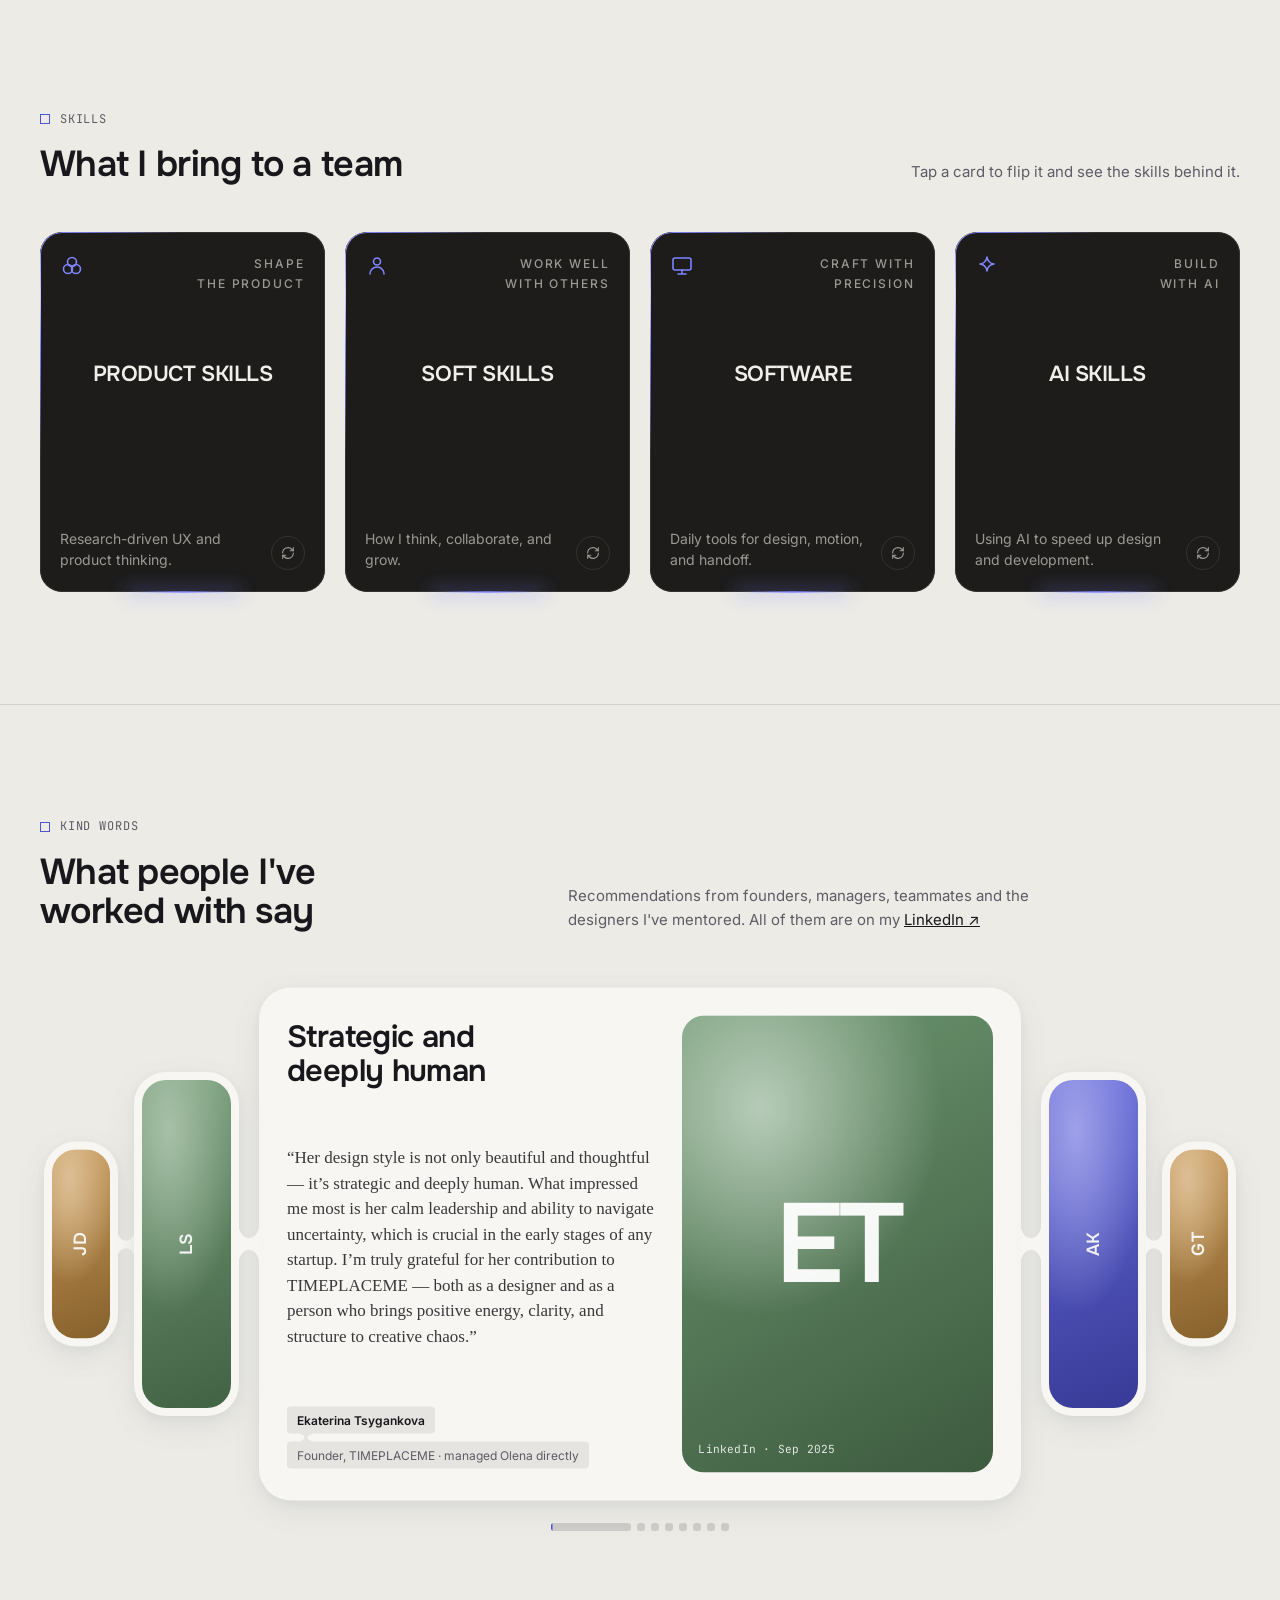
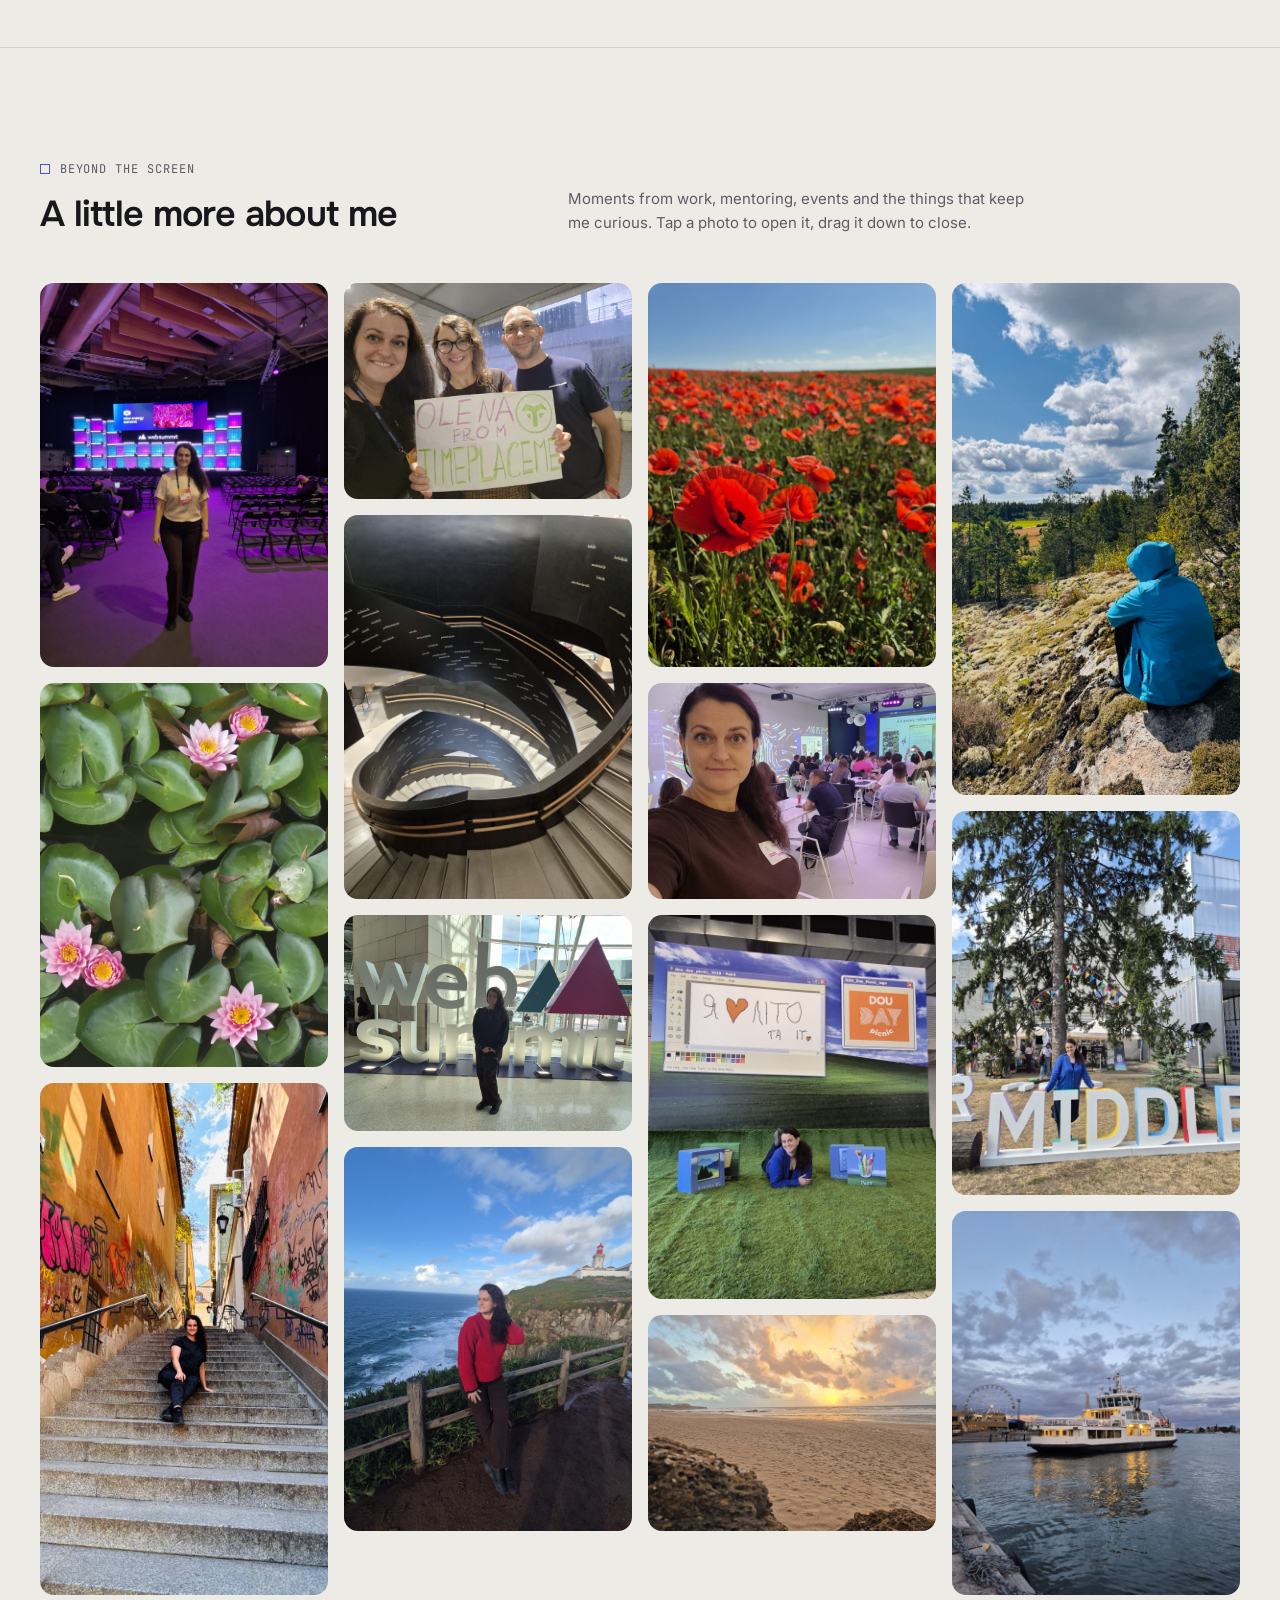
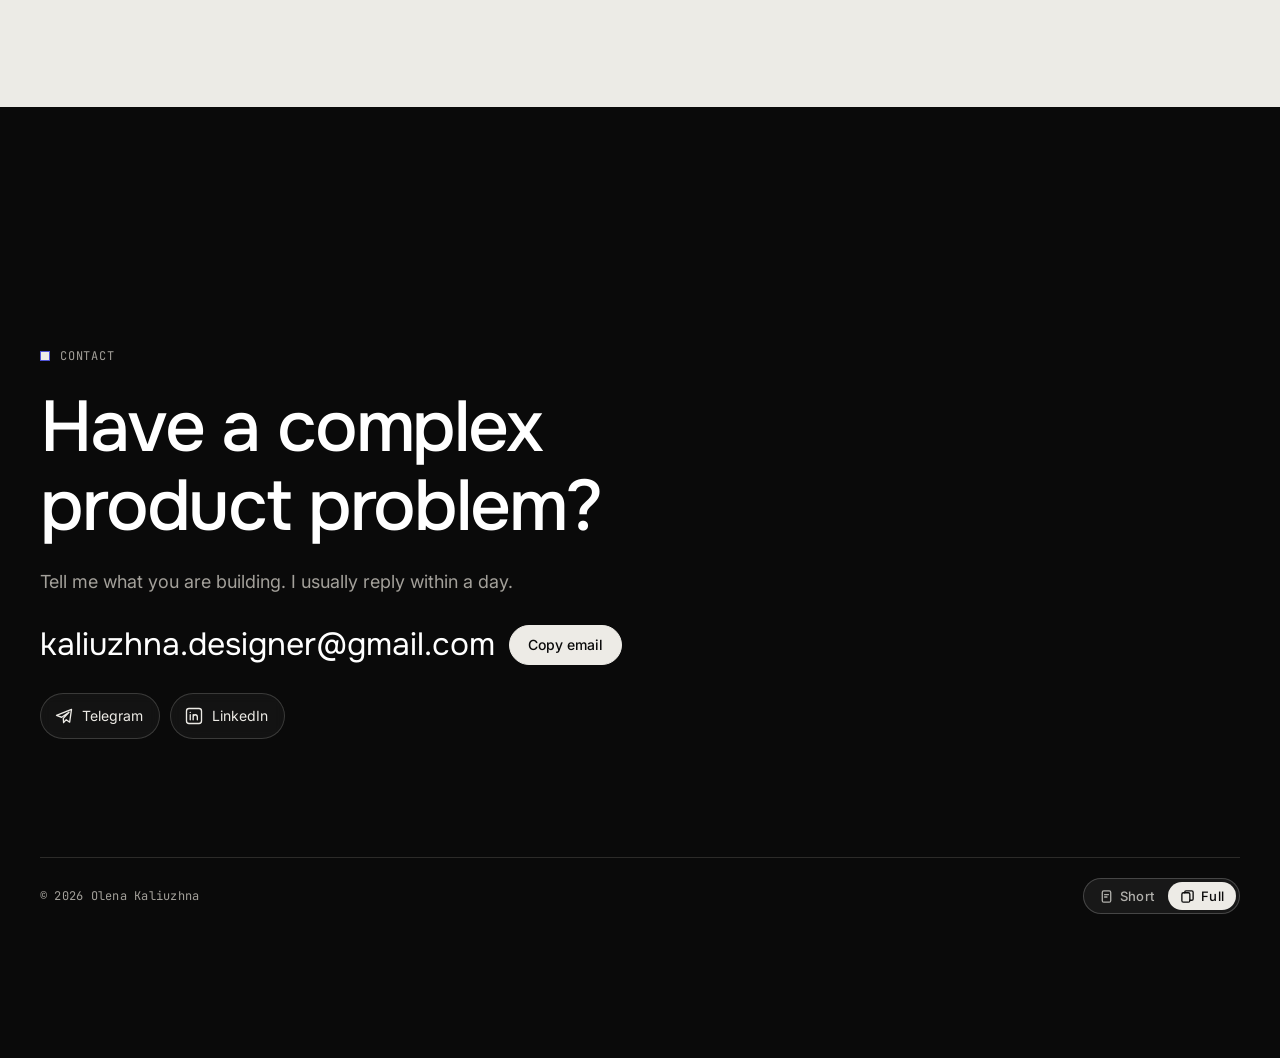
==== commit 0f3ada14: "Add files via upload" ====
--- a/about.html
+++ b/about.html
@@ -8,7 +8,7 @@
 <link rel="preconnect" href="https://fonts.googleapis.com">
 <link rel="preconnect" href="https://fonts.gstatic.com" crossorigin>
 <link rel="stylesheet" href="https://fonts.googleapis.com/css2?family=Inter:wght@400;500;600&family=Onest:wght@500;600&family=JetBrains+Mono:wght@400;500&display=swap">
-<link rel="stylesheet" href="styles.css?v=202610061831">
+<link rel="stylesheet" href="styles.css?v=202610071438">
 <script>try{var t=localStorage.getItem('ok-theme');if(t)document.documentElement.setAttribute('data-theme',t);}catch(e){}</script>
 </head>
 <body>
@@ -32,17 +32,18 @@
       <div class="about-side">
         <div class="eyebrow">About</div>
         <figure class="portrait">
-          <img src="photo.jpg" alt="Olena Kaliuzhna, UI/UX and Product Designer" width="900" height="1202" loading="lazy">
+          <img src="photo.jpg" alt="Olena Kaliuzhna, Product Designer" width="900" height="1202" loading="lazy">
           <span class="frame-label mono" aria-hidden="true">Olena Kaliuzhna</span>
           <figcaption class="mono">Kyiv, Ukraine · Remote</figcaption>
         </figure>
       </div>
       <div class="about-text">
-        <p class="quote">Good design is a tool for <em>solving problems</em>, simplifying complexity, and helping both users and businesses succeed.</p>
-        <p>Product designer with 4+ years in SaaS, fintech and mobile products. I join teams when a product is complex and still taking shape, and turn it into something people understand and trust: from research and user flows to design systems and developer hand-off.</p>
-        <p>I have led a team of 5 designers, designed 2 SaaS products and a 5.0 Chrome extension, and worked on a messenger from pre-launch to 770K+ downloads. Mentor and founder of a community for women in design.</p>
-        <p>Lately I've been building AI into both products and my own workflow. In 2026 my team won the <strong>AI hackathon at Shift Education by Projector</strong>. I also mentor UI/UX students at Beetroot Academy and INSCIENCE.</p>
-        <div class="domains"><span class="chip">#SaaS</span><span class="chip">#B2B</span><span class="chip">#B2C</span><span class="chip">#Web apps</span><span class="chip">#Mobile apps</span><span class="chip">#AI products</span></div>
+        <p class="quote">I’m a Product Designer who enjoys working where things are <em>complex, ambiguous</em> and still taking shape.</p>
+        <p>My experience spans fintech, SaaS, AI, automotive and mobile products. I work across the full design process — from understanding product problems and mapping user flows to interaction design, visual systems, prototyping and developer handoff.</p>
+        <p>I’m particularly interested in turning complexity into structure: making complicated workflows easier to understand, building systems that scale and helping teams make clearer product decisions.</p>
+        <p>I also mentor designers and enjoy creating environments where people can ask questions, share knowledge and grow.</p>
+        <p>Outside of product design, I’m usually somewhere between photography, cooking, travel and community projects.</p>
+        <div class="domains"><span class="chip">#Fintech</span><span class="chip">#SaaS</span><span class="chip">#AI</span><span class="chip">#Automotive</span><span class="chip">#Mobile</span></div>
       </div>
     </div>
   </section>
@@ -211,6 +212,131 @@
     </div>
   </section>
 
+  <section id="kind-words" class="tm-section">
+    <div class="wrap">
+      <div class="sec-head">
+        <div><div class="eyebrow">Kind words</div><h2 style="margin-top:16px">What people I've worked with say</h2></div>
+        <p>Recommendations from founders, managers, teammates and the designers I've mentored. All of them are on my <a href="https://www.linkedin.com/in/kaliuzhnaolena/details/recommendations/" target="_blank" rel="noopener">LinkedIn ↗</a></p>
+      </div>
+    </div>
+    <div class="tm" role="region" aria-roledescription="carousel" aria-label="Recommendations" tabindex="0">
+      <div class="tm-stage" aria-live="polite">
+        <div class="tm-card tone-sage" data-i="0" role="group" aria-roledescription="slide" aria-label="1 of 8: Ekaterina Tsygankova">
+          <svg class="tm-neck" viewBox="0 0 20 37.3338" preserveAspectRatio="none" aria-hidden="true"><path d="M0 0C0 0 1.2422 13.5759 10 13.5759C18.7578 13.5759 20 0 20 0V37.3338C20 37.3338 18.7578 23.7578 10 23.7578C1.2422 23.7578 0 37.3338 0 37.3338V0Z"/></svg>
+          <div class="tm-clip">
+            <div class="tm-peek" aria-hidden="true"><span>ET</span></div>
+            <div class="tm-full">
+              <div class="tm-text">
+                <h3>Strategic and deeply human</h3>
+                <blockquote><p>“Her design style is not only beautiful and thoughtful — it’s strategic and deeply human. What impressed me most is her calm leadership and ability to navigate uncertainty, which is crucial in the early stages of any startup. I’m truly grateful for her contribution to TIMEPLACEME — both as a designer and as a person who brings positive energy, clarity, and structure to creative chaos.”</p></blockquote>
+                <div class="tm-who"><span class="tm-pill tm-name">Ekaterina Tsygankova</span><svg class="tm-link" viewBox="0 -2 14 12" aria-hidden="true"><path d="M0 -2 V0 C0 0 5.09091 0.49688 5.09091 4 C5.09091 7.50312 0 8 0 8 V10 H14 V8 C14 8 8.90909 7.50312 8.90909 4 C8.90909 0.49688 14 0 14 0 V-2 Z"/></svg><span class="tm-pill tm-role">Founder, TIMEPLACEME · managed Olena directly</span></div>
+              </div>
+              <div class="tm-photo" aria-hidden="true"><span class="tm-ini">ET</span><span class="tm-meta mono">LinkedIn · Sep 2025</span></div>
+            </div>
+          </div>
+        </div>
+        <div class="tm-card tone-accent" data-i="1" role="group" aria-roledescription="slide" aria-label="2 of 8: Andriy Kondzolko">
+          <svg class="tm-neck" viewBox="0 0 20 37.3338" preserveAspectRatio="none" aria-hidden="true"><path d="M0 0C0 0 1.2422 13.5759 10 13.5759C18.7578 13.5759 20 0 20 0V37.3338C20 37.3338 18.7578 23.7578 10 23.7578C1.2422 23.7578 0 37.3338 0 37.3338V0Z"/></svg>
+          <div class="tm-clip">
+            <div class="tm-peek" aria-hidden="true"><span>AK</span></div>
+            <div class="tm-full">
+              <div class="tm-text">
+                <h3>Effective solutions to every challenge</h3>
+                <blockquote><p>“Throughout our collaboration, I never once felt that her lack of experience held us back — on the contrary, she always found effective solutions to every challenge we faced. Her mastery of Figma was impressive. She will not only elevate your project to a new level but also bring kindness, care, and genuine inspiration into your workflow.”</p></blockquote>
+                <div class="tm-who"><span class="tm-pill tm-name">Andriy Kondzolko</span><svg class="tm-link" viewBox="0 -2 14 12" aria-hidden="true"><path d="M0 -2 V0 C0 0 5.09091 0.49688 5.09091 4 C5.09091 7.50312 0 8 0 8 V10 H14 V8 C14 8 8.90909 7.50312 8.90909 4 C8.90909 0.49688 14 0 14 0 V-2 Z"/></svg><span class="tm-pill tm-role">CTO, VinAssessment · managed Olena directly</span></div>
+              </div>
+              <div class="tm-photo" aria-hidden="true"><span class="tm-ini">AK</span><span class="tm-meta mono">LinkedIn · May 2025</span></div>
+            </div>
+          </div>
+        </div>
+        <div class="tm-card tone-sand" data-i="2" role="group" aria-roledescription="slide" aria-label="3 of 8: Giorgi Tediashvili">
+          <svg class="tm-neck" viewBox="0 0 20 37.3338" preserveAspectRatio="none" aria-hidden="true"><path d="M0 0C0 0 1.2422 13.5759 10 13.5759C18.7578 13.5759 20 0 20 0V37.3338C20 37.3338 18.7578 23.7578 10 23.7578C1.2422 23.7578 0 37.3338 0 37.3338V0Z"/></svg>
+          <div class="tm-clip">
+            <div class="tm-peek" aria-hidden="true"><span>GT</span></div>
+            <div class="tm-full">
+              <div class="tm-text">
+                <h3>Creativity, structure and reliability</h3>
+                <blockquote><p>“Lena is one of those rare professionals who combines creativity, structure, and reliability in her work. What stands out most is her ability to approach tasks from a product perspective, focusing not only on visuals but also on usability and real user needs.”</p></blockquote>
+                <div class="tm-who"><span class="tm-pill tm-name">Giorgi Tediashvili</span><svg class="tm-link" viewBox="0 -2 14 12" aria-hidden="true"><path d="M0 -2 V0 C0 0 5.09091 0.49688 5.09091 4 C5.09091 7.50312 0 8 0 8 V10 H14 V8 C14 8 8.90909 7.50312 8.90909 4 C8.90909 0.49688 14 0 14 0 V-2 Z"/></svg><span class="tm-pill tm-role">Marketing Communications · same team</span></div>
+              </div>
+              <div class="tm-photo" aria-hidden="true"><span class="tm-ini">GT</span><span class="tm-meta mono">LinkedIn · Apr 2026</span></div>
+            </div>
+          </div>
+        </div>
+        <div class="tm-card tone-rose" data-i="3" role="group" aria-roledescription="slide" aria-label="4 of 8: Iryna Shovkun">
+          <svg class="tm-neck" viewBox="0 0 20 37.3338" preserveAspectRatio="none" aria-hidden="true"><path d="M0 0C0 0 1.2422 13.5759 10 13.5759C18.7578 13.5759 20 0 20 0V37.3338C20 37.3338 18.7578 23.7578 10 23.7578C1.2422 23.7578 0 37.3338 0 37.3338V0Z"/></svg>
+          <div class="tm-clip">
+            <div class="tm-peek" aria-hidden="true"><span>IS</span></div>
+            <div class="tm-full">
+              <div class="tm-text">
+                <h3>Visually appealing and highly functional</h3>
+                <blockquote><p>“Lena has strong technical skills, creates precise prototypes, and selects references that align perfectly with the project’s needs. The designs she delivers are not only visually appealing but also highly functional, driving real improvements in conversion rates.”</p></blockquote>
+                <div class="tm-who"><span class="tm-pill tm-name">Iryna Shovkun</span><svg class="tm-link" viewBox="0 -2 14 12" aria-hidden="true"><path d="M0 -2 V0 C0 0 5.09091 0.49688 5.09091 4 C5.09091 7.50312 0 8 0 8 V10 H14 V8 C14 8 8.90909 7.50312 8.90909 4 C8.90909 0.49688 14 0 14 0 V-2 Z"/></svg><span class="tm-pill tm-role">Senior Project Manager · managed Olena directly</span></div>
+              </div>
+              <div class="tm-photo" aria-hidden="true"><span class="tm-ini">IS</span><span class="tm-meta mono">LinkedIn · Oct 2024</span></div>
+            </div>
+          </div>
+        </div>
+        <div class="tm-card tone-sky" data-i="4" role="group" aria-roledescription="slide" aria-label="5 of 8: Alina Sokur">
+          <svg class="tm-neck" viewBox="0 0 20 37.3338" preserveAspectRatio="none" aria-hidden="true"><path d="M0 0C0 0 1.2422 13.5759 10 13.5759C18.7578 13.5759 20 0 20 0V37.3338C20 37.3338 18.7578 23.7578 10 23.7578C1.2422 23.7578 0 37.3338 0 37.3338V0Z"/></svg>
+          <div class="tm-clip">
+            <div class="tm-peek" aria-hidden="true"><span>AS</span></div>
+            <div class="tm-full">
+              <div class="tm-text">
+                <h3>Fresh ideas and a creative approach</h3>
+                <blockquote><p>“She’s an incredible UI/UX specialist who always brings fresh ideas and a creative approach to her work. I really appreciate how attentive she is to details and always tries to understand the needs of users. Her responsibility and organisation are truly impressive.”</p></blockquote>
+                <div class="tm-who"><span class="tm-pill tm-name">Alina Sokur</span><svg class="tm-link" viewBox="0 -2 14 12" aria-hidden="true"><path d="M0 -2 V0 C0 0 5.09091 0.49688 5.09091 4 C5.09091 7.50312 0 8 0 8 V10 H14 V8 C14 8 8.90909 7.50312 8.90909 4 C8.90909 0.49688 14 0 14 0 V-2 Z"/></svg><span class="tm-pill tm-role">Product / Project Manager · same team</span></div>
+              </div>
+              <div class="tm-photo" aria-hidden="true"><span class="tm-ini">AS</span><span class="tm-meta mono">LinkedIn · Oct 2024</span></div>
+            </div>
+          </div>
+        </div>
+        <div class="tm-card tone-accent" data-i="5" role="group" aria-roledescription="slide" aria-label="6 of 8: Yuliia Bohuslavska">
+          <svg class="tm-neck" viewBox="0 0 20 37.3338" preserveAspectRatio="none" aria-hidden="true"><path d="M0 0C0 0 1.2422 13.5759 10 13.5759C18.7578 13.5759 20 0 20 0V37.3338C20 37.3338 18.7578 23.7578 10 23.7578C1.2422 23.7578 0 37.3338 0 37.3338V0Z"/></svg>
+          <div class="tm-clip">
+            <div class="tm-peek" aria-hidden="true"><span>YB</span></div>
+            <div class="tm-full">
+              <div class="tm-text">
+                <h3>Complex concepts, made simple</h3>
+                <blockquote><p>“Her deep involvement in every task, sense of responsibility, and ability to explain complex concepts in a simple, accessible way made a huge difference in my learning experience. Her thoughtful guidance, clarity, and structured feedback helped me move forward with confidence.”</p></blockquote>
+                <div class="tm-who"><span class="tm-pill tm-name">Yuliia Bohuslavska</span><svg class="tm-link" viewBox="0 -2 14 12" aria-hidden="true"><path d="M0 -2 V0 C0 0 5.09091 0.49688 5.09091 4 C5.09091 7.50312 0 8 0 8 V10 H14 V8 C14 8 8.90909 7.50312 8.90909 4 C8.90909 0.49688 14 0 14 0 V-2 Z"/></svg><span class="tm-pill tm-role">Inclusive UX/UI Designer · mentee</span></div>
+              </div>
+              <div class="tm-photo" aria-hidden="true"><span class="tm-ini">YB</span><span class="tm-meta mono">LinkedIn · Jul 2025</span></div>
+            </div>
+          </div>
+        </div>
+        <div class="tm-card tone-sand" data-i="6" role="group" aria-roledescription="slide" aria-label="7 of 8: Julia Derevianko">
+          <svg class="tm-neck" viewBox="0 0 20 37.3338" preserveAspectRatio="none" aria-hidden="true"><path d="M0 0C0 0 1.2422 13.5759 10 13.5759C18.7578 13.5759 20 0 20 0V37.3338C20 37.3338 18.7578 23.7578 10 23.7578C1.2422 23.7578 0 37.3338 0 37.3338V0Z"/></svg>
+          <div class="tm-clip">
+            <div class="tm-peek" aria-hidden="true"><span>JD</span></div>
+            <div class="tm-full">
+              <div class="tm-text">
+                <h3>Precision, innovation and a proactive team player</h3>
+                <blockquote><p>“Her designs aren’t just eye-catching but showcasing functional prowess, thanks to her careful research and empathy for what users need. Olena actively contributes to the success of other students by providing constructive feedback and tirelessly assisting those in need.”</p></blockquote>
+                <div class="tm-who"><span class="tm-pill tm-name">Julia Derevianko</span><svg class="tm-link" viewBox="0 -2 14 12" aria-hidden="true"><path d="M0 -2 V0 C0 0 5.09091 0.49688 5.09091 4 C5.09091 7.50312 0 8 0 8 V10 H14 V8 C14 8 8.90909 7.50312 8.90909 4 C8.90909 0.49688 14 0 14 0 V-2 Z"/></svg><span class="tm-pill tm-role">Product Designer · Olena’s teacher</span></div>
+              </div>
+              <div class="tm-photo" aria-hidden="true"><span class="tm-ini">JD</span><span class="tm-meta mono">LinkedIn · Dec 2023</span></div>
+            </div>
+          </div>
+        </div>
+        <div class="tm-card tone-sage" data-i="7" role="group" aria-roledescription="slide" aria-label="8 of 8: Liliia Sobko">
+          <svg class="tm-neck" viewBox="0 0 20 37.3338" preserveAspectRatio="none" aria-hidden="true"><path d="M0 0C0 0 1.2422 13.5759 10 13.5759C18.7578 13.5759 20 0 20 0V37.3338C20 37.3338 18.7578 23.7578 10 23.7578C1.2422 23.7578 0 37.3338 0 37.3338V0Z"/></svg>
+          <div class="tm-clip">
+            <div class="tm-peek" aria-hidden="true"><span>LS</span></div>
+            <div class="tm-full">
+              <div class="tm-text">
+                <h3>A powerful boost of inspiration</h3>
+                <blockquote><p>“Olena is the mentor who greatly helped me advance in the field of UI/UX design. Thanks to her, I not only gained the necessary knowledge and skills in UI/UX design but also received a powerful boost of inspiration and confidence in my abilities.”</p></blockquote>
+                <div class="tm-who"><span class="tm-pill tm-name">Liliia Sobko</span><svg class="tm-link" viewBox="0 -2 14 12" aria-hidden="true"><path d="M0 -2 V0 C0 0 5.09091 0.49688 5.09091 4 C5.09091 7.50312 0 8 0 8 V10 H14 V8 C14 8 8.90909 7.50312 8.90909 4 C8.90909 0.49688 14 0 14 0 V-2 Z"/></svg><span class="tm-pill tm-role">UI/UX Designer · mentee</span></div>
+              </div>
+              <div class="tm-photo" aria-hidden="true"><span class="tm-ini">LS</span><span class="tm-meta mono">LinkedIn · May 2024</span></div>
+            </div>
+          </div>
+        </div>
+      </div>
+      <div class="tm-tabs" role="tablist" aria-label="Choose a recommendation"><button type="button" role="tab" class="tm-tab" data-i="0" aria-label="Recommendation 1: Ekaterina Tsygankova"><i></i></button><button type="button" role="tab" class="tm-tab" data-i="1" aria-label="Recommendation 2: Andriy Kondzolko"><i></i></button><button type="button" role="tab" class="tm-tab" data-i="2" aria-label="Recommendation 3: Giorgi Tediashvili"><i></i></button><button type="button" role="tab" class="tm-tab" data-i="3" aria-label="Recommendation 4: Iryna Shovkun"><i></i></button><button type="button" role="tab" class="tm-tab" data-i="4" aria-label="Recommendation 5: Alina Sokur"><i></i></button><button type="button" role="tab" class="tm-tab" data-i="5" aria-label="Recommendation 6: Yuliia Bohuslavska"><i></i></button><button type="button" role="tab" class="tm-tab" data-i="6" aria-label="Recommendation 7: Julia Derevianko"><i></i></button><button type="button" role="tab" class="tm-tab" data-i="7" aria-label="Recommendation 8: Liliia Sobko"><i></i></button></div>
+    </div>
+  </section>
   <section id="more" class="gal-section">
     <div class="wrap">
       <div class="sec-head">
@@ -239,7 +365,7 @@
     <div class="cta-tree-bg" data-tree aria-hidden="true"></div>
     <div class="wrap cta-tree-in">
       <div class="eyebrow">Contact</div>
-      <h2>Your next project starts here.</h2>
+      <h2>Have a complex product problem?</h2>
       <p class="cta-sub">Tell me what you are building. I usually reply within a day.</p>
       <div class="mail-row">
         <span class="mail" id="mail">kaliuzhna.designer@gmail.com</span>
--- a/styles.css
+++ b/styles.css
@@ -929,3 +929,95 @@
 .cta-tree .foot .vs-opt{color:rgba(237,235,230,.72)}
 .cta-tree .foot a.vs-opt:hover{color:#fff;background:rgba(255,255,255,.12)}
 .cta-tree .foot .vs-opt.is-on{background:#EDEBE6;color:#0a0a0a}
+
+/* ===== v2: senior positioning ===== */
+.hero-eyebrow{margin-bottom:18px}
+.hero .hero-title{max-width:18ch}
+.hero-copy{display:grid;gap:14px}
+.hero-lede .hero-avail{font-size:var(--s0);color:var(--ink);display:inline-flex;align-items:center;gap:10px}
+.hero-lede .hero-avail::before{content:"";width:8px;height:8px;border-radius:50%;background:#3E9B5A;flex:none}
+.proj h3{max-width:17ch}
+.proj-sub{margin:-14px 0 0;max-width:42ch;color:rgba(255,255,255,.82);font-size:clamp(.9375rem,1.2vw,1.0625rem);line-height:1.5;text-shadow:0 1px 12px rgba(0,0,0,.45)}
+.proj-tags{display:flex;flex-wrap:wrap;gap:6px;margin-top:-10px}
+.proj-tags span{font-size:.75rem;padding:4px 10px;border-radius:999px;border:1px solid rgba(255,255,255,.28);color:#fff;background:rgba(0,0,0,.18);backdrop-filter:blur(4px);-webkit-backdrop-filter:blur(4px)}
+.gcase-sub{margin:-6px 0 0;color:rgba(255,255,255,.7);font-size:.9375rem;line-height:1.5;max-width:46ch}
+
+/* Case-study section nav */
+.case-nav{position:sticky;top:64px;z-index:15;background:color-mix(in srgb,var(--paper) 88%,transparent);backdrop-filter:blur(10px);-webkit-backdrop-filter:blur(10px);border-bottom:1px solid var(--line)}
+.case-nav .wrap{display:flex;gap:6px;overflow-x:auto;scrollbar-width:none;padding-block:10px}
+.case-nav .wrap::-webkit-scrollbar{display:none}
+.case-nav a{flex:none;font-size:.8125rem;text-decoration:none;color:var(--muted);padding:6px 12px;border-radius:999px;transition:background .2s,color .2s}
+.case-nav a:hover{color:var(--ink);background:color-mix(in srgb,var(--ink) 6%,transparent)}
+.case-nav a[aria-current]{color:var(--paper);background:var(--ink)}
+.chapter[id]{scroll-margin-top:130px}
+@media (max-width:640px){.case-nav{top:96px}.chapter[id]{scroll-margin-top:160px}}
+
+/* Case-study building blocks */
+.cx-grid{display:grid;grid-template-columns:repeat(auto-fit,minmax(min(100%,170px),1fr));gap:1px;background:var(--line);border:1px solid var(--line);border-radius:var(--r);overflow:hidden}
+.cx-grid>div{background:var(--surface);padding:18px 18px 20px;display:grid;gap:6px;align-content:start}
+.cx-grid b{color:var(--ink);font-weight:600;font-size:.9375rem}
+.cx-grid span{font-size:.8125rem;line-height:1.45}
+.own{display:grid;grid-template-columns:repeat(2,minmax(0,1fr));gap:16px}
+.own>div{border:1px solid var(--line);border-radius:var(--r);background:var(--surface);padding:20px 22px}
+.own .mono{display:block;margin-bottom:10px;color:var(--accent);text-transform:uppercase;letter-spacing:.08em}
+.own ul{margin:0;padding-left:18px;display:grid;gap:8px;font-size:.9375rem}
+.insight{margin:4px 0 0;padding:22px 24px;border-left:3px solid var(--accent);background:var(--accent-soft);border-radius:0 var(--r) var(--r) 0;color:var(--ink)}
+.insight .mono{display:block;margin-bottom:8px;text-transform:uppercase;letter-spacing:.08em;color:var(--accent)}
+.insight p{margin:0;font-size:var(--s1);line-height:1.5}
+.decisions{display:grid;gap:16px}
+.decision{border:1px solid var(--line);border-radius:var(--r);background:var(--surface);padding:clamp(20px,2.4vw,28px)}
+.decision>.mono{color:var(--accent);text-transform:uppercase;letter-spacing:.08em}
+.decision h3{margin:8px 0 16px;font-size:clamp(1.25rem,1.9vw,1.5rem);font-weight:500;letter-spacing:-.015em;color:var(--ink)}
+.decision dl{margin:0;display:grid;grid-template-columns:repeat(auto-fit,minmax(min(100%,190px),1fr));gap:14px 22px}
+.decision dt{font-family:var(--f-mono);font-size:var(--s-1);text-transform:uppercase;letter-spacing:.08em;color:var(--muted);margin-bottom:4px}
+.decision dd{margin:0;font-size:.9375rem;line-height:1.55;color:var(--ink)}
+.chapter.full .decisions{grid-template-columns:repeat(2,minmax(0,1fr))}
+.lead-grid{display:grid;grid-template-columns:repeat(auto-fit,minmax(min(100%,240px),1fr));gap:16px;margin-bottom:12px}
+.lead-grid>div{border-top:2px solid var(--ink);padding-top:14px}
+.lead-grid .mono{color:var(--ink);text-transform:uppercase;letter-spacing:.08em}
+.lead-grid p{margin:8px 0 0;font-size:.9375rem;line-height:1.55}
+.case-quote{margin:0;padding:clamp(22px,3vw,32px);border-radius:var(--r);background:var(--surface);border:1px solid var(--line)}
+.case-quote p{margin:0;font-family:var(--f-display);font-size:clamp(1.125rem,1.8vw,1.4rem);line-height:1.45;color:var(--ink);letter-spacing:-.01em}
+.case-quote footer{margin-top:16px;display:grid;gap:2px;font-size:.875rem}
+.case-quote footer b{color:var(--ink)}
+@media (max-width:860px){.own,.chapter.full .decisions{grid-template-columns:minmax(0,1fr)}}
+
+/* Homepage v2 sections */
+.impact-grid{display:grid;grid-template-columns:repeat(5,minmax(0,1fr));gap:1px;background:var(--line);border:1px solid var(--line);border-radius:var(--r);overflow:hidden}
+.impact-stat{background:var(--surface);padding:clamp(20px,2.4vw,30px);display:flex;flex-direction:column;gap:8px;min-height:180px}
+.impact-stat b{font-family:var(--f-display);font-size:clamp(2rem,3.6vw,3.25rem);font-weight:600;letter-spacing:-.03em;line-height:1;color:var(--ink)}
+.impact-stat span{color:var(--muted);font-size:.9375rem;line-height:1.45}
+.impact-stat small{margin-top:auto;font-size:var(--s-1);color:var(--accent);letter-spacing:.04em}
+.how-list{list-style:none;margin:0;padding:0;border-top:1px solid var(--line)}
+.how-list li{display:grid;grid-template-columns:80px minmax(0,1fr) minmax(0,1.3fr);gap:8px 32px;align-items:baseline;padding:clamp(20px,2.6vw,32px) 0;border-bottom:1px solid var(--line)}
+.how-list .mono{color:var(--accent)}
+.how-list h3{margin:0;font-size:clamp(1.25rem,2.2vw,1.875rem);font-weight:500;letter-spacing:-.02em}
+.how-list p{margin:0;color:var(--muted);font-size:var(--s1);line-height:1.55;max-width:56ch}
+.bring-grid{display:grid;grid-template-columns:repeat(4,minmax(0,1fr));gap:16px}
+.bring-grid>div{border:1px solid var(--line);border-radius:var(--r);background:var(--surface);padding:clamp(20px,2.4vw,28px);display:grid;gap:12px;align-content:start}
+.bring-grid h3{margin:0;font-size:1.25rem;font-weight:500}
+.bring-grid p{margin:0;color:var(--muted);line-height:1.7}
+.contact-lede{margin:-8px 0 28px;max-width:46ch;font-size:var(--s1);color:color-mix(in srgb,var(--paper) 78%,transparent)}
+@media (max-width:1100px){.impact-grid{grid-template-columns:repeat(3,minmax(0,1fr))}.bring-grid{grid-template-columns:repeat(2,minmax(0,1fr))}}
+@media (max-width:760px){.how-list li{grid-template-columns:44px minmax(0,1fr)}.how-list li p{grid-column:2}}
+@media (max-width:640px){.impact-grid{grid-template-columns:repeat(2,minmax(0,1fr))}.impact-stat{min-height:150px}.bring-grid{grid-template-columns:minmax(0,1fr)}}
+.contact-lede{margin:20px 0 32px}
+.impact-stat b{white-space:nowrap;font-size:clamp(1.75rem,2.9vw,3rem)}
+.proj h3{font-size:clamp(1.75rem,3vw,2.75rem);max-width:20ch}
+.cx-grid{background:transparent;border:0;border-radius:0;gap:8px;grid-template-columns:repeat(auto-fit,minmax(min(100%,180px),1fr))}
+.cx-grid>div{border:1px solid var(--line);border-radius:12px}
+.decision dl{grid-template-columns:repeat(2,minmax(0,1fr))}
+@media (max-width:640px){.decision dl{grid-template-columns:minmax(0,1fr)}}
+@media (max-width:1100px){.impact-grid{grid-template-columns:repeat(6,minmax(0,1fr))}.impact-stat{grid-column:span 2}.impact-stat:nth-child(n+4){grid-column:span 3}}
+@media (max-width:640px){.impact-grid{grid-template-columns:repeat(2,minmax(0,1fr))}.impact-stat,.impact-stat:nth-child(n+4){grid-column:auto}.impact-stat:last-child{grid-column:1/-1}}
+
+/* Card tags: out of the text column, into the corner of the image */
+.proj>.proj-tags{position:absolute;right:24px;bottom:16px;z-index:1;margin:0;justify-content:flex-end;max-width:min(46%,420px)}
+.gcase-img{position:relative}
+.gcase-img .gcase-tags{position:absolute;right:24px;bottom:16px;z-index:1;justify-content:flex-end;max-width:70%}
+.gcase-img .gcase-tags span{background:rgba(0,0,0,.35);border-color:rgba(255,255,255,.28);color:#fff;backdrop-filter:blur(4px);-webkit-backdrop-filter:blur(4px)}
+@media (max-width:760px){
+  .proj>.proj-tags{top:16px;bottom:auto;right:16px;max-width:calc(100% - 32px)}
+  .gcase-img .gcase-tags{top:16px;bottom:auto;right:16px;max-width:calc(100% - 32px)}
+}
+@media (max-width:760px){.proj>.proj-tags span,.gcase-img .gcase-tags span{font-size:.6875rem;padding:3px 8px}}
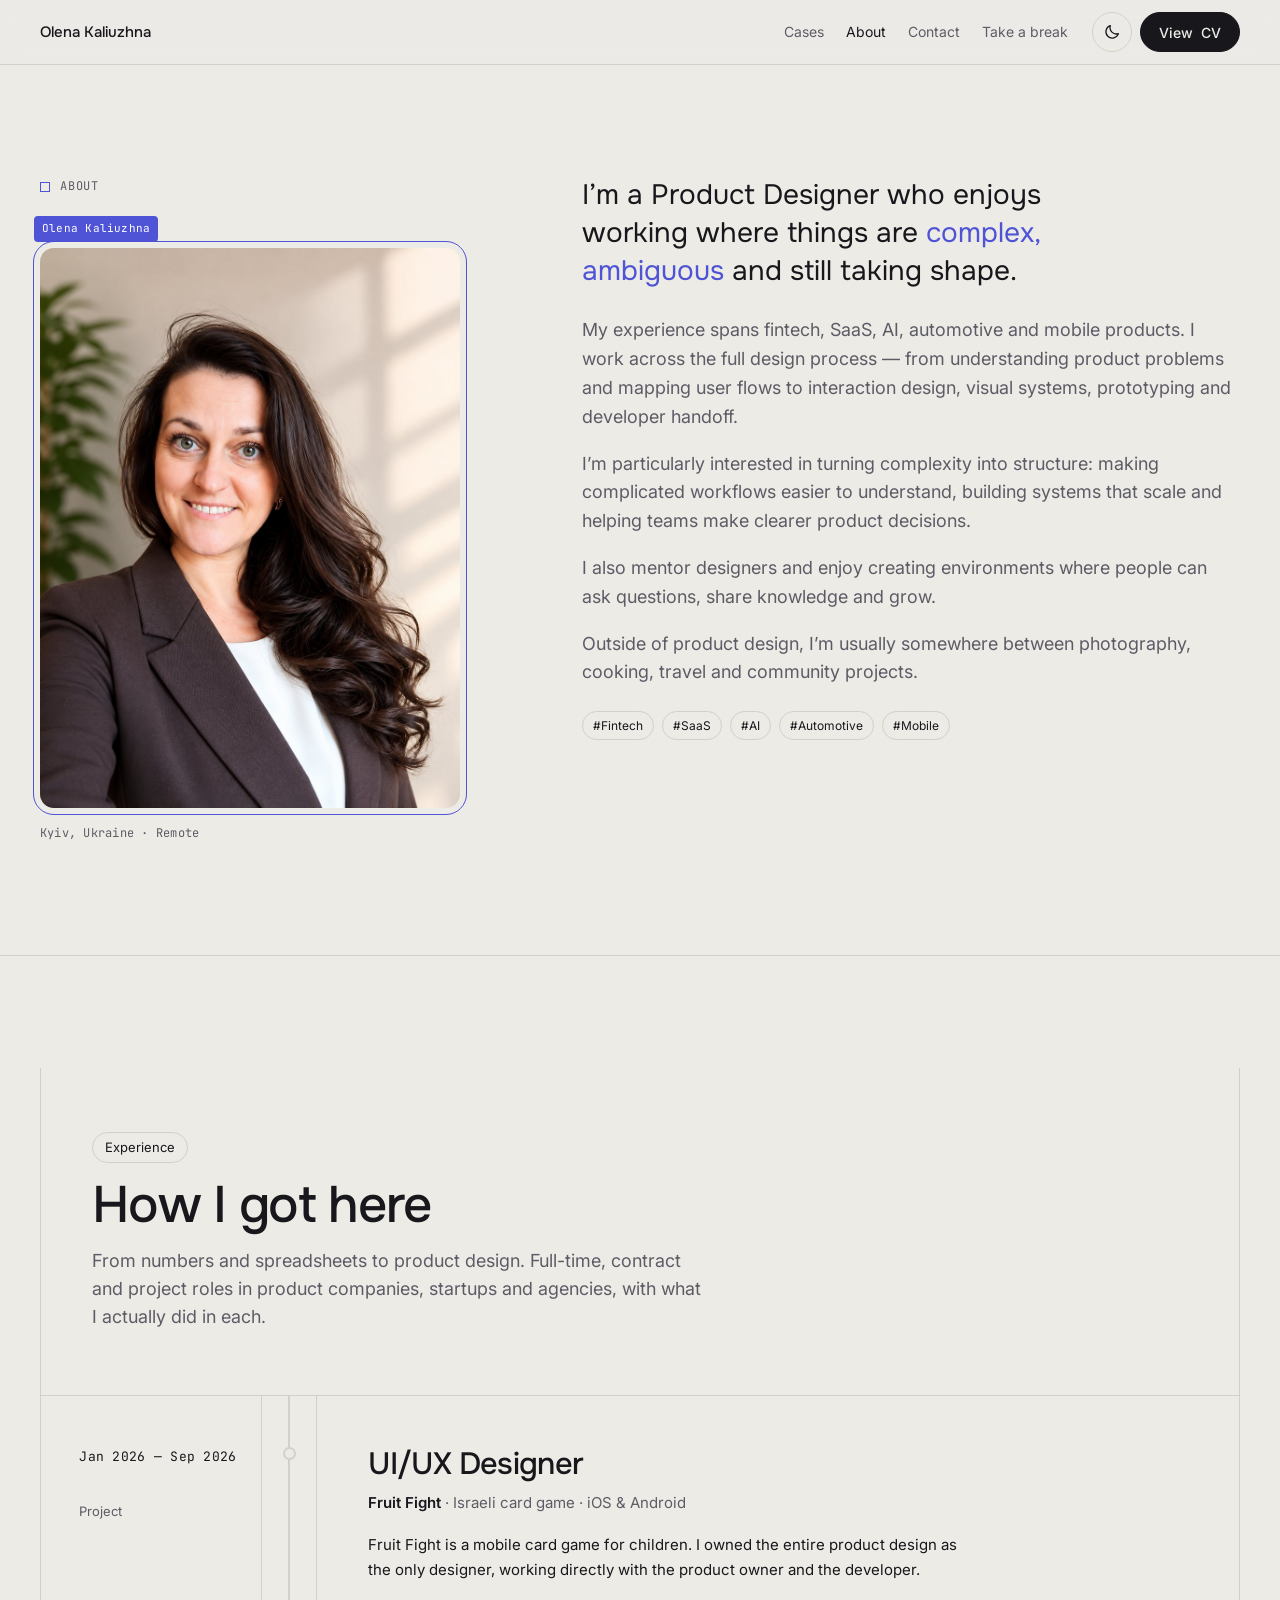
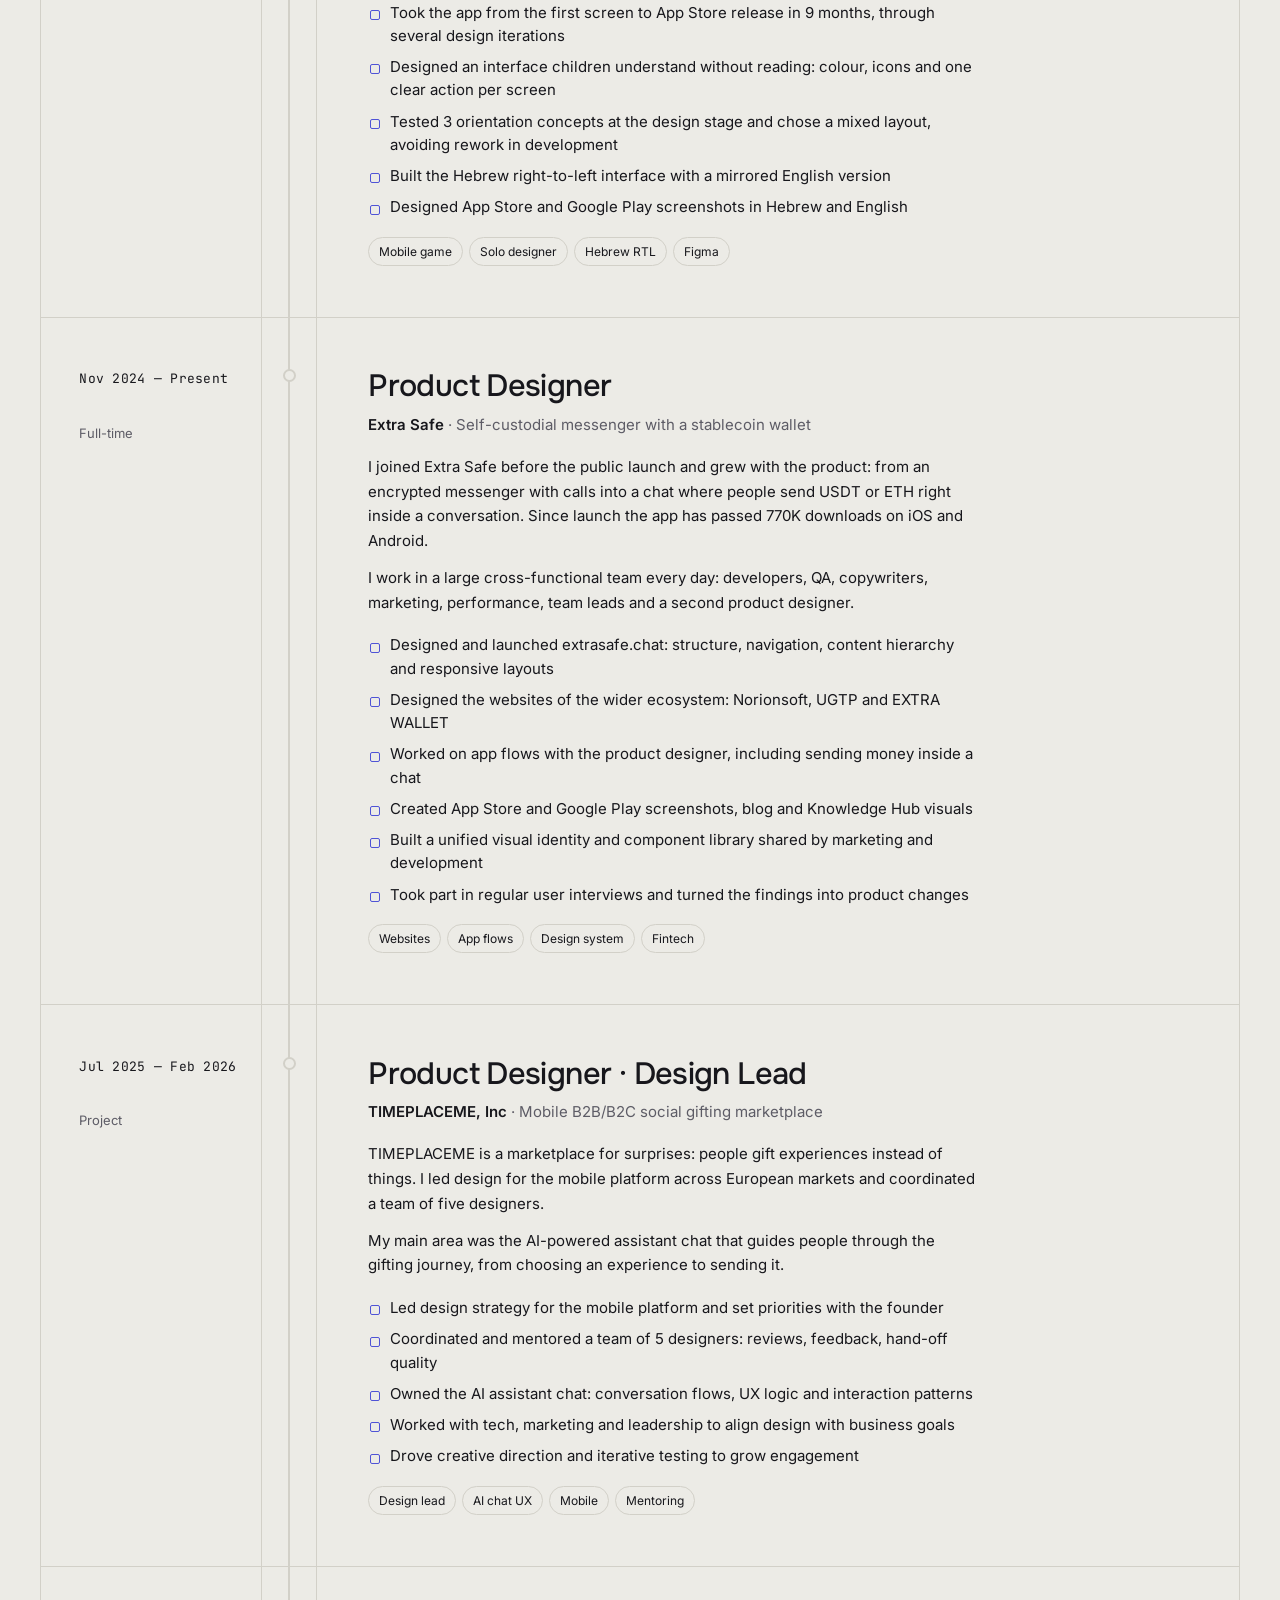
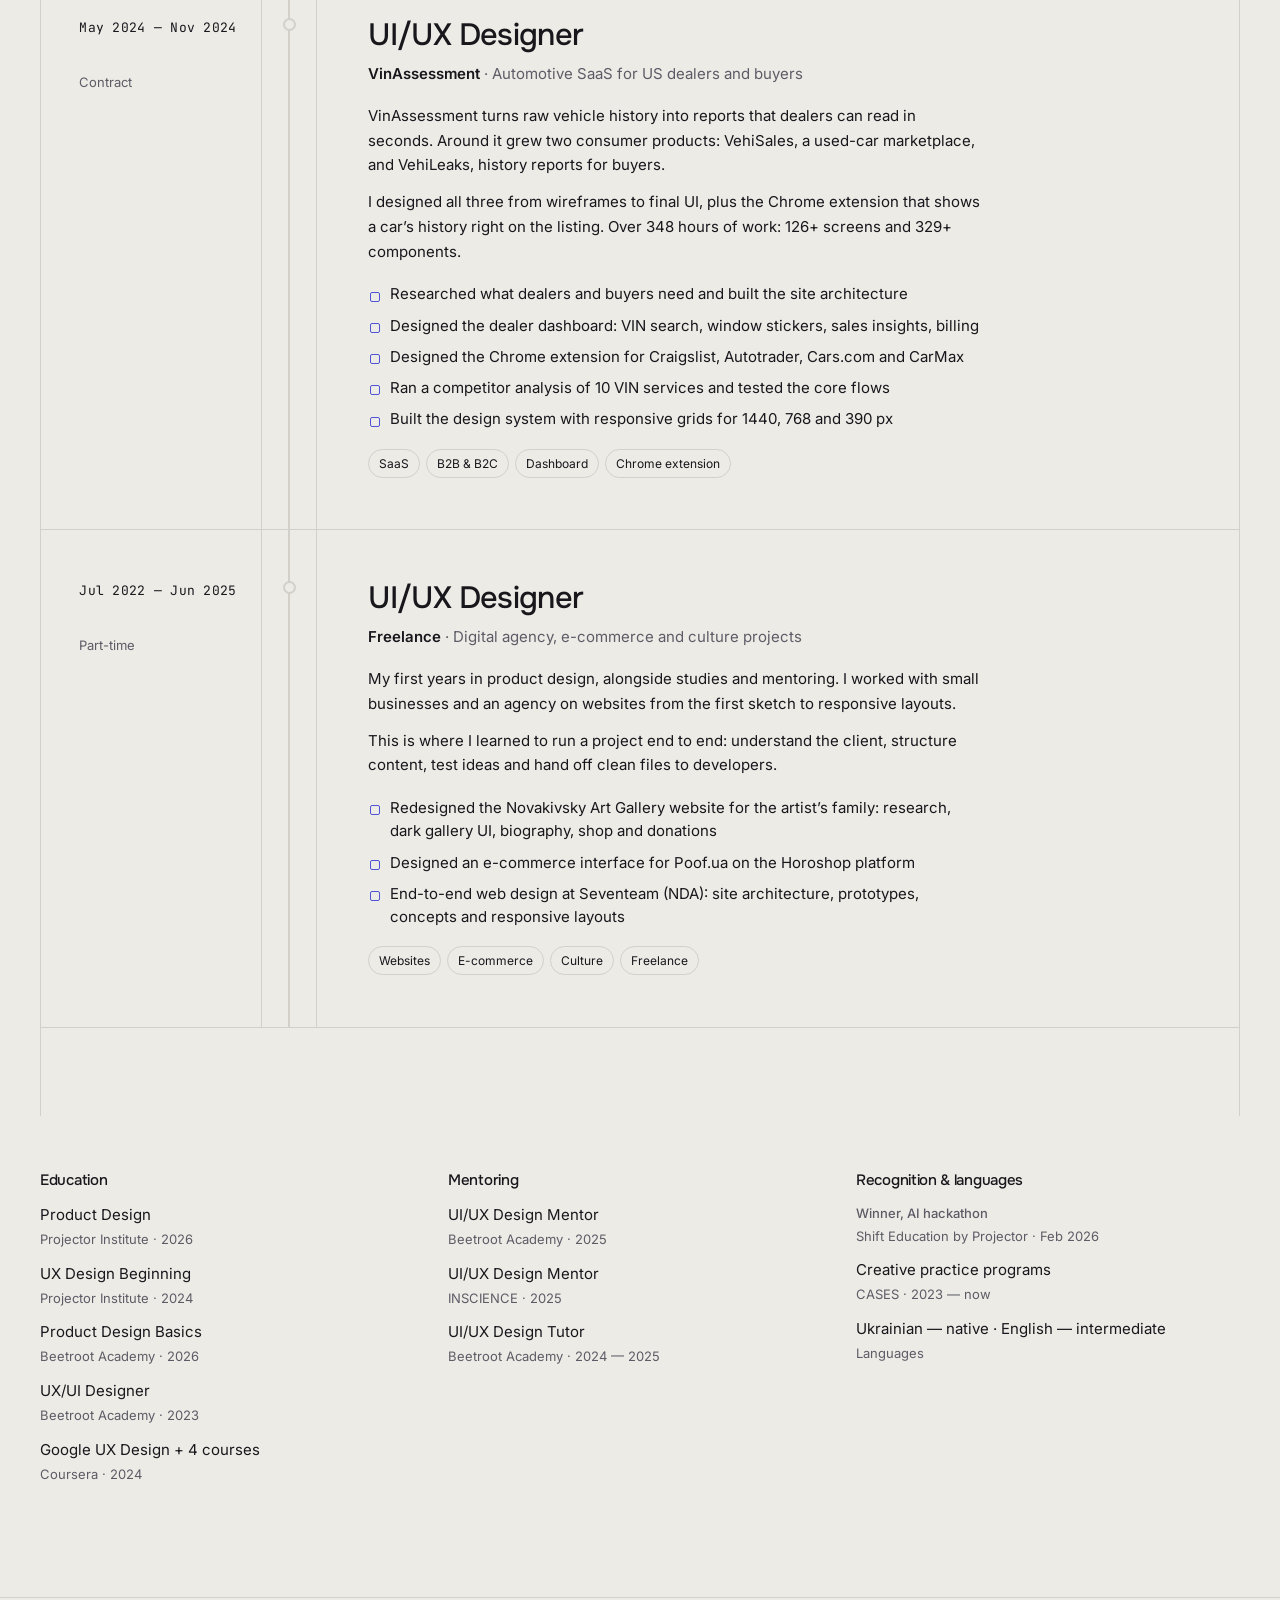
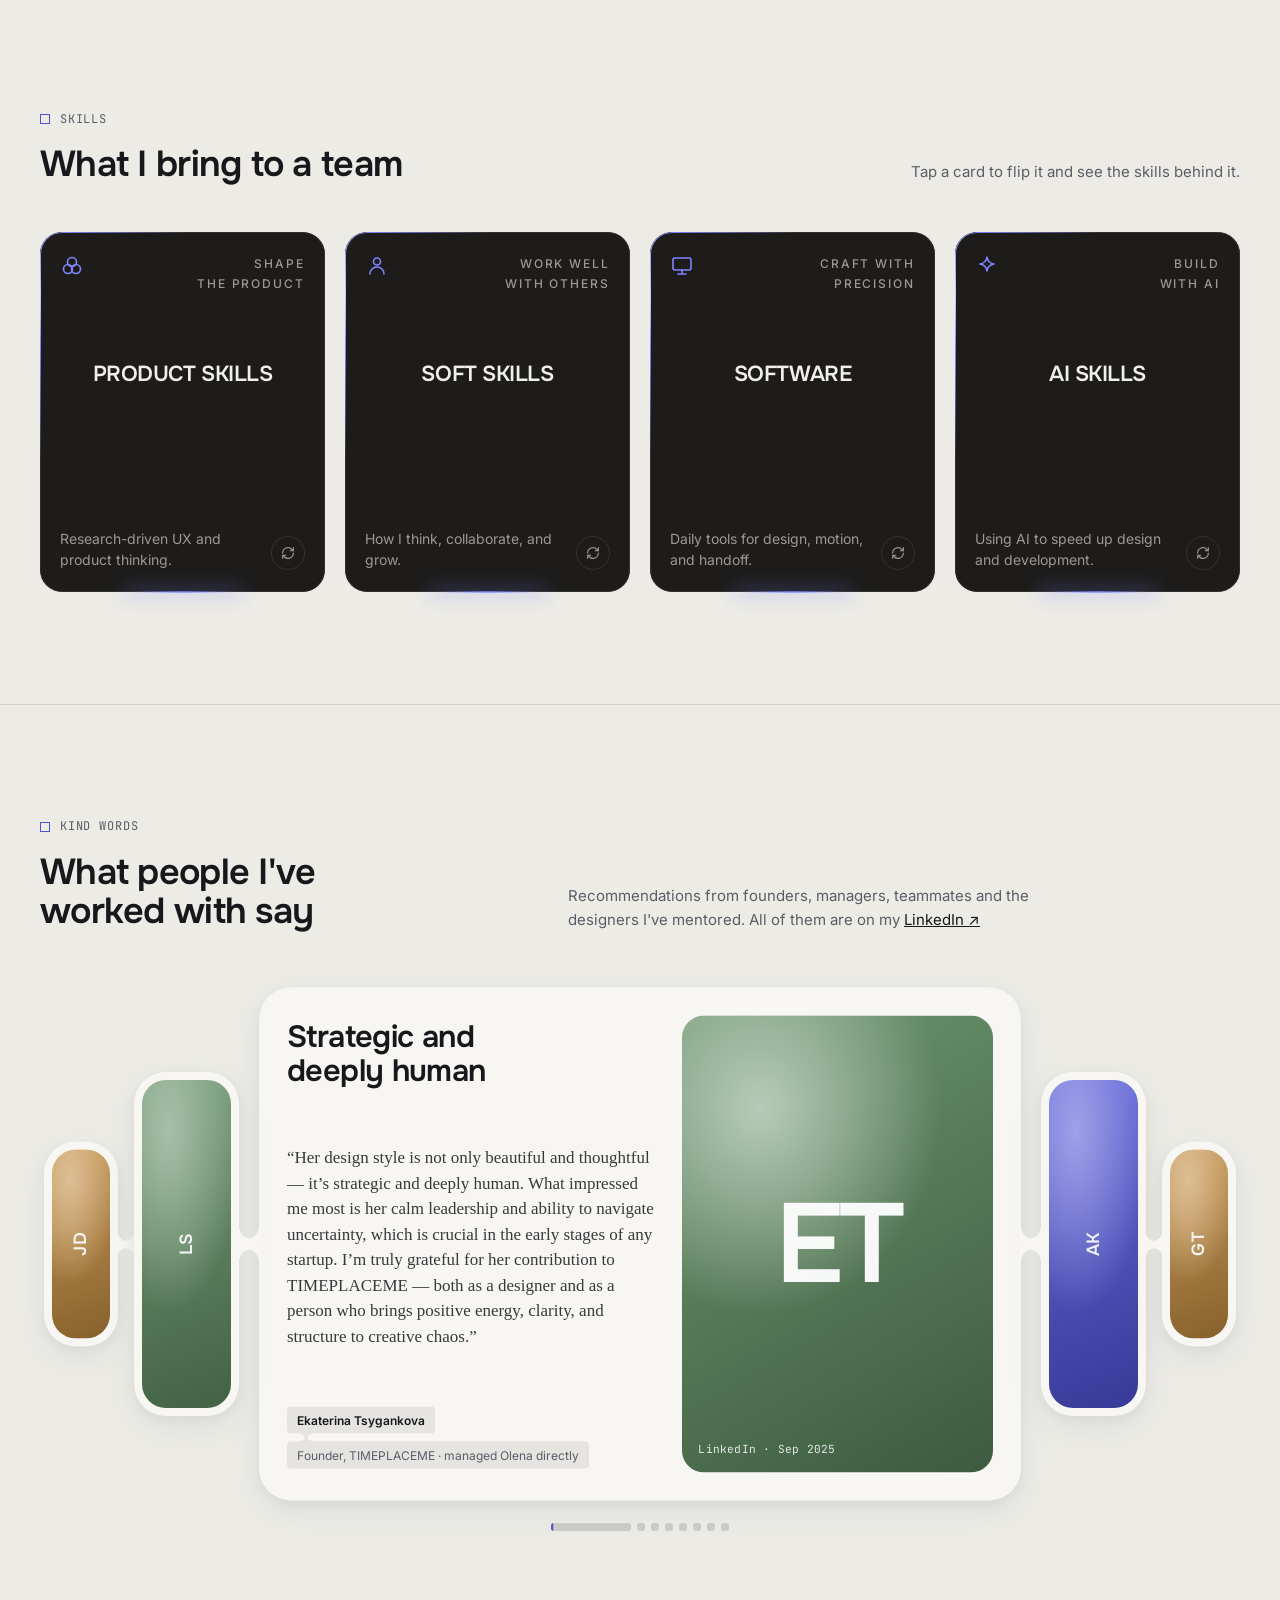
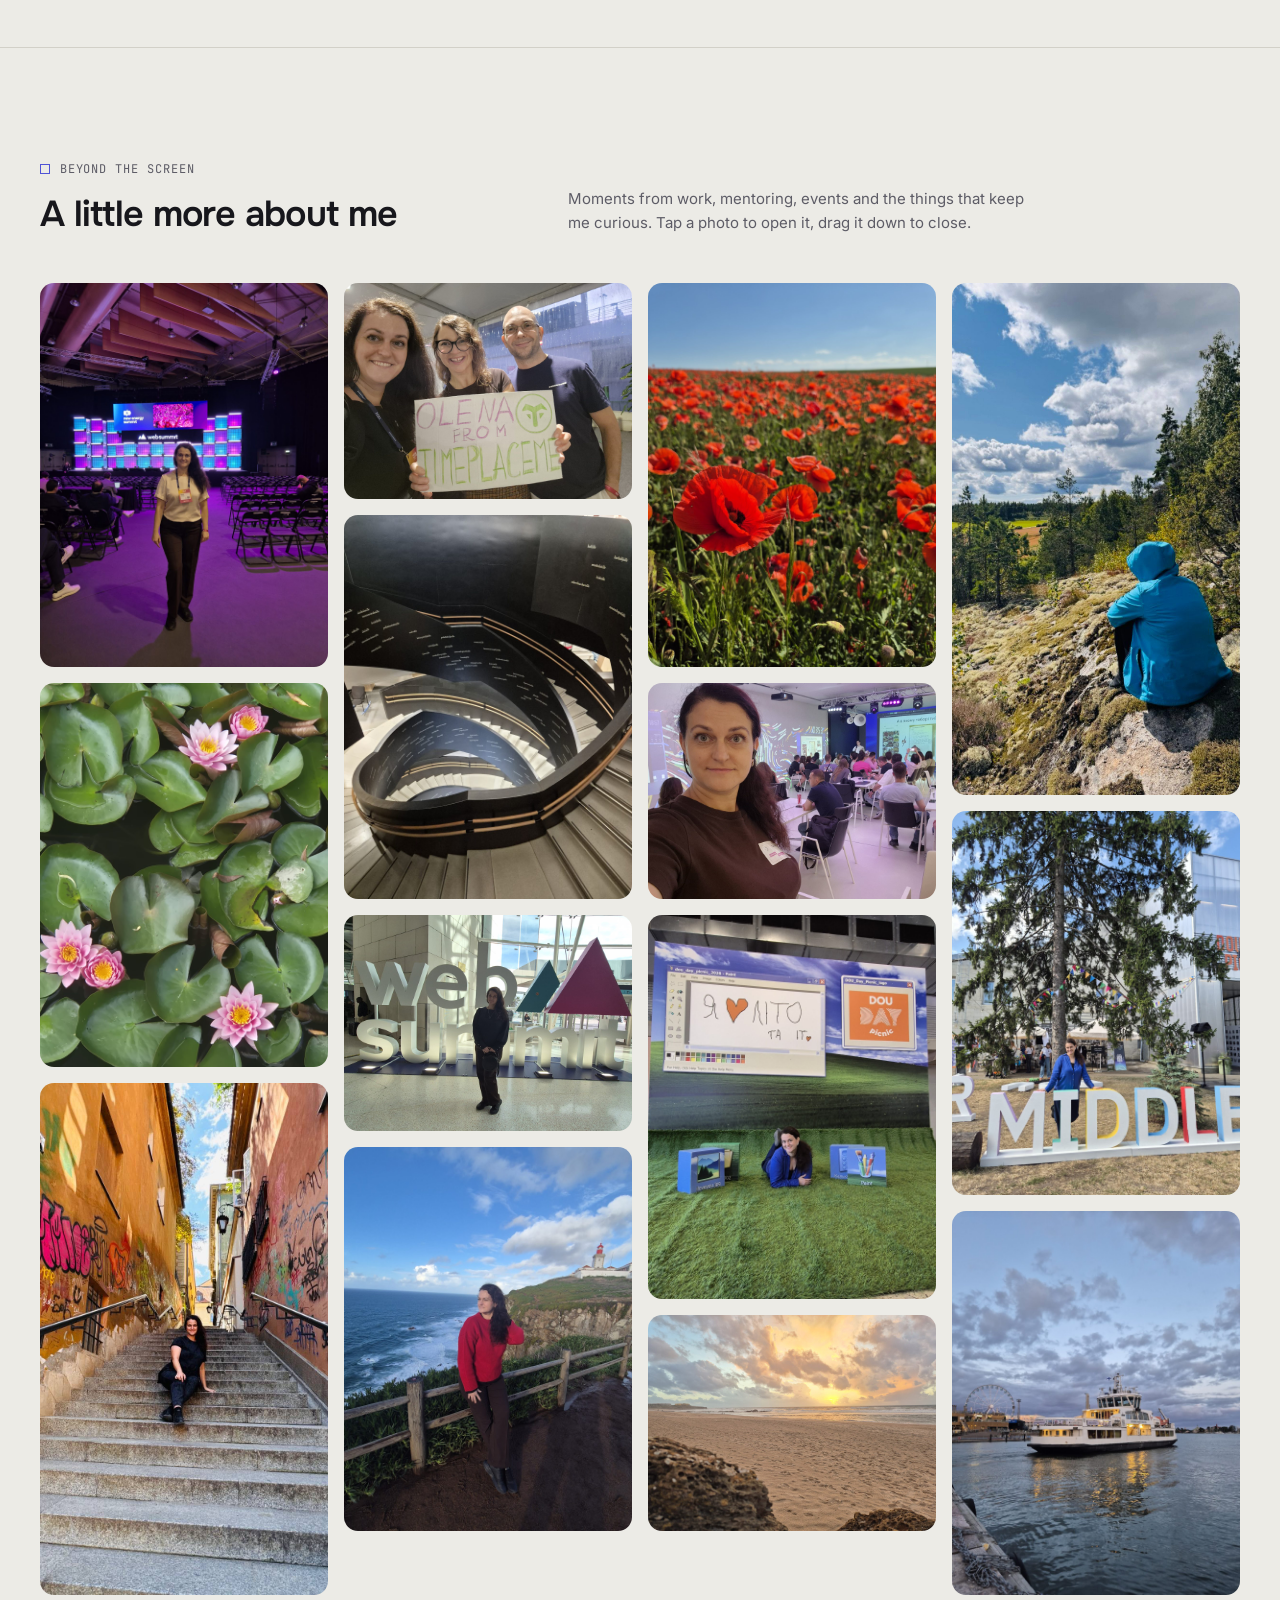
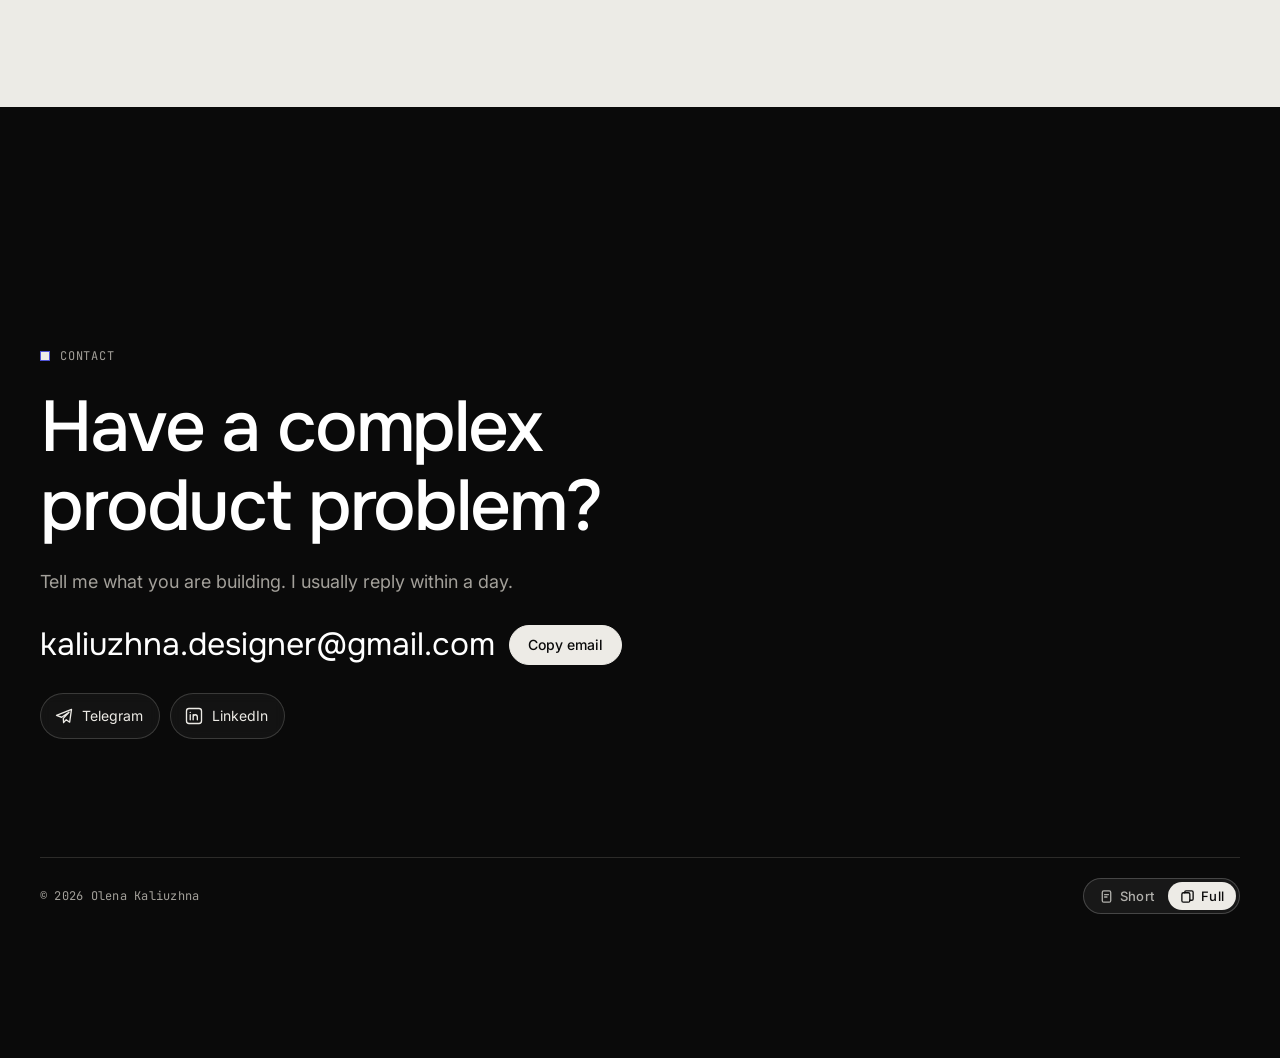
==== commit 1a126b0b: "Add files via upload" ====
--- a/about.html
+++ b/about.html
@@ -8,7 +8,7 @@
 <link rel="preconnect" href="https://fonts.googleapis.com">
 <link rel="preconnect" href="https://fonts.gstatic.com" crossorigin>
 <link rel="stylesheet" href="https://fonts.googleapis.com/css2?family=Inter:wght@400;500;600&family=Onest:wght@500;600&family=JetBrains+Mono:wght@400;500&display=swap">
-<link rel="stylesheet" href="styles.css?v=202610071438">
+<link rel="stylesheet" href="styles.css?v=202610071446">
 <script>try{var t=localStorage.getItem('ok-theme');if(t)document.documentElement.setAttribute('data-theme',t);}catch(e){}</script>
 </head>
 <body>
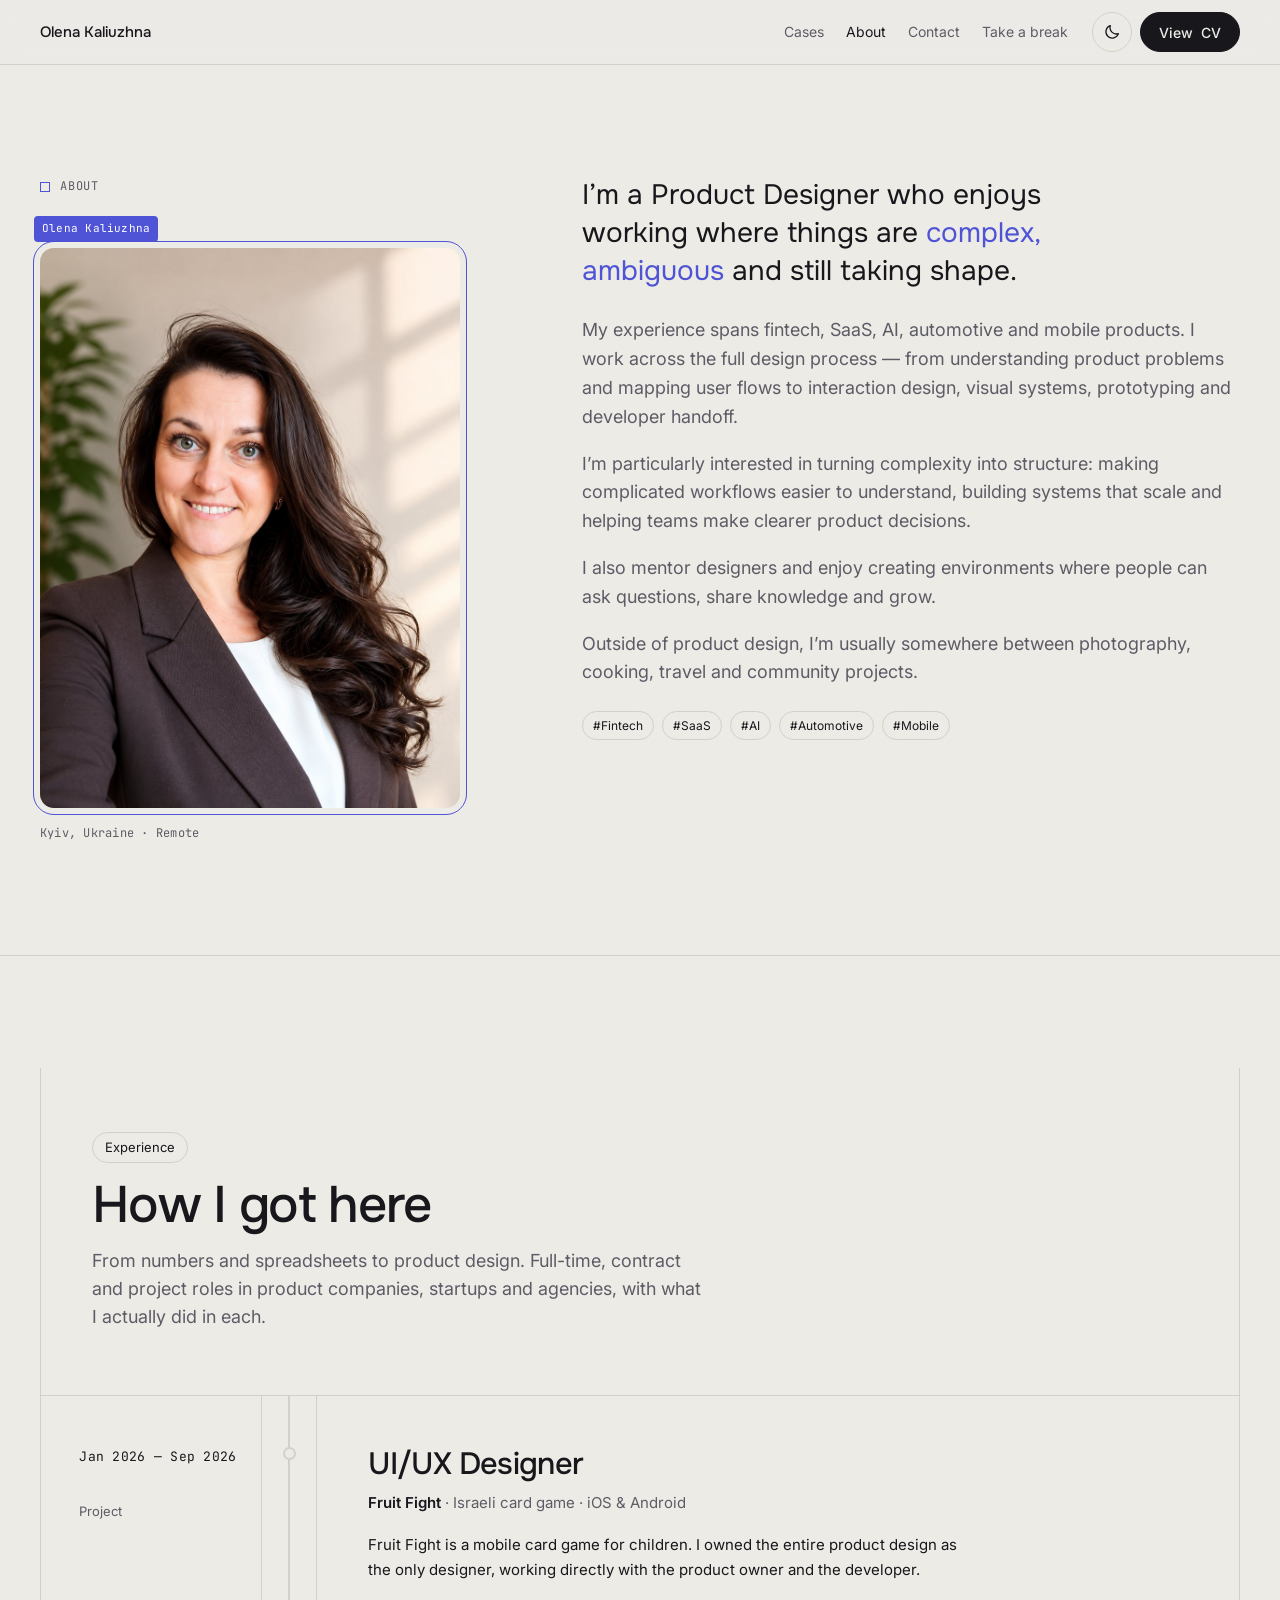
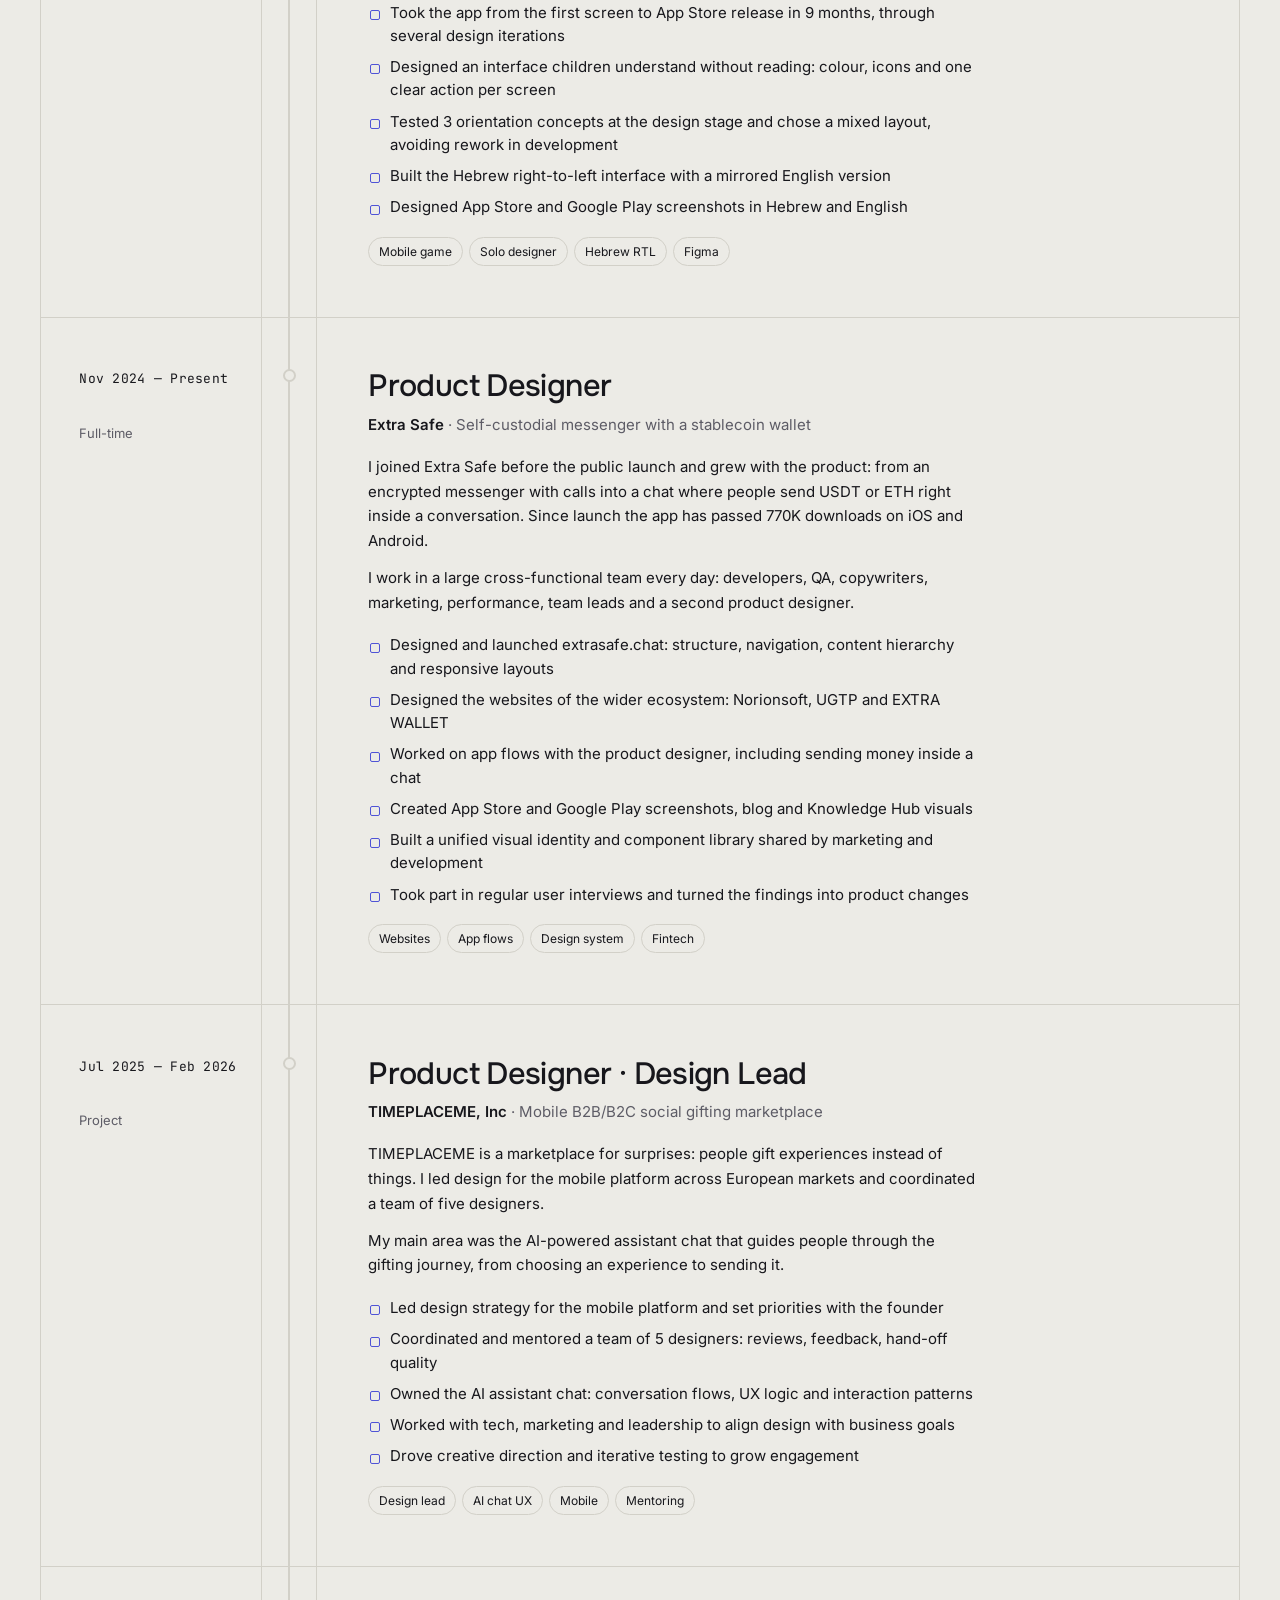
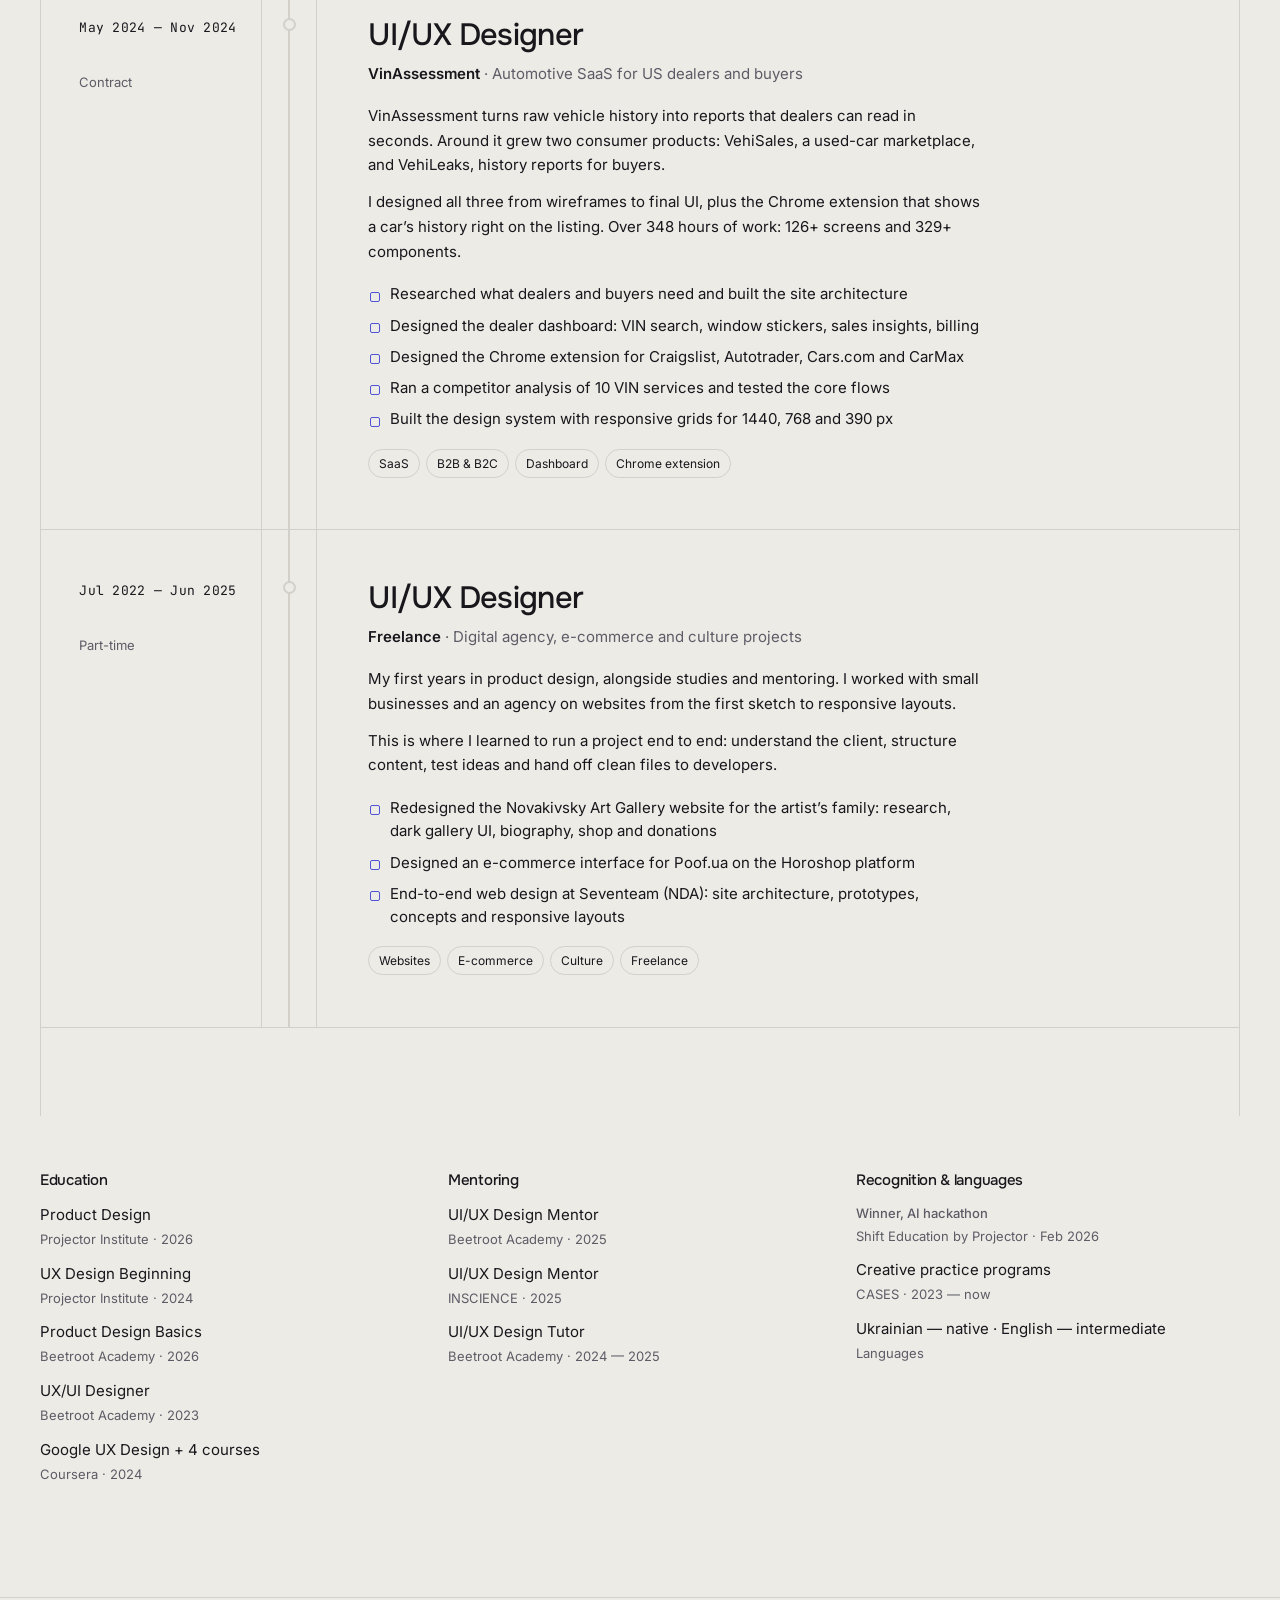
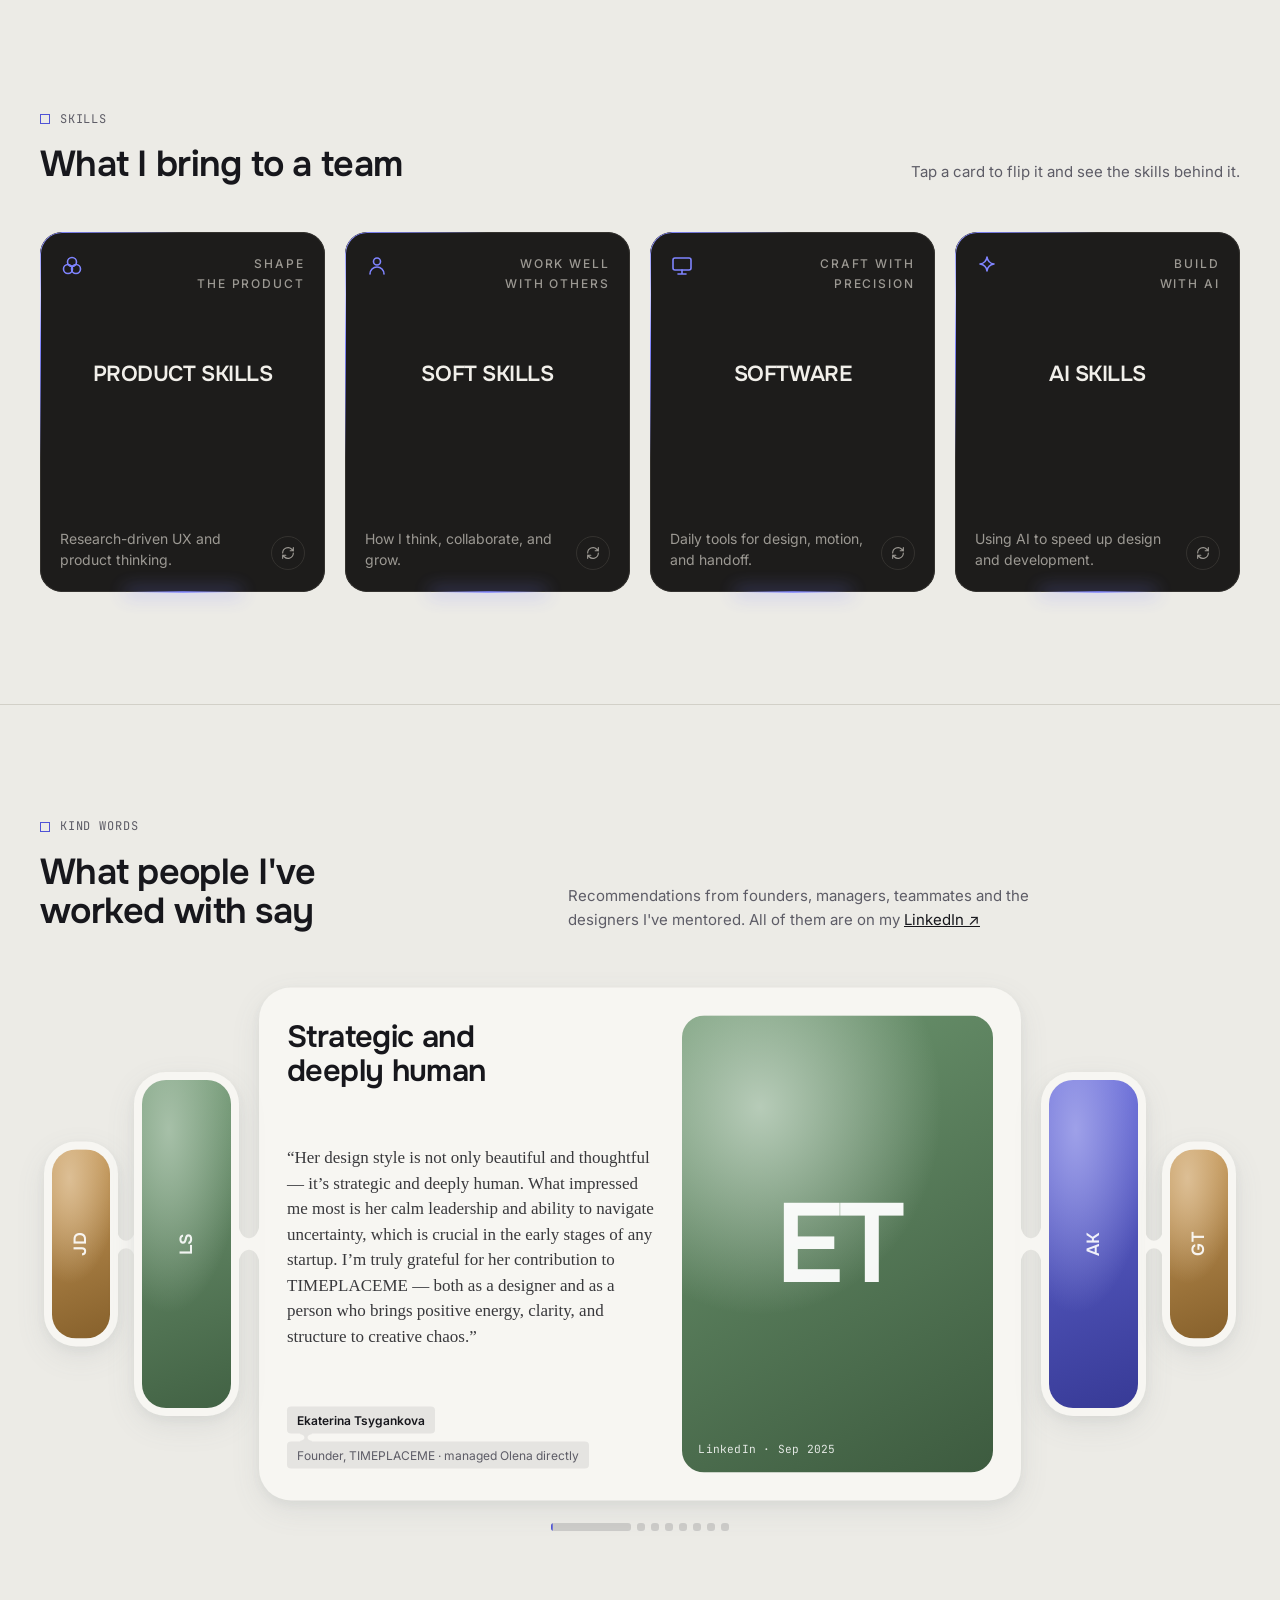
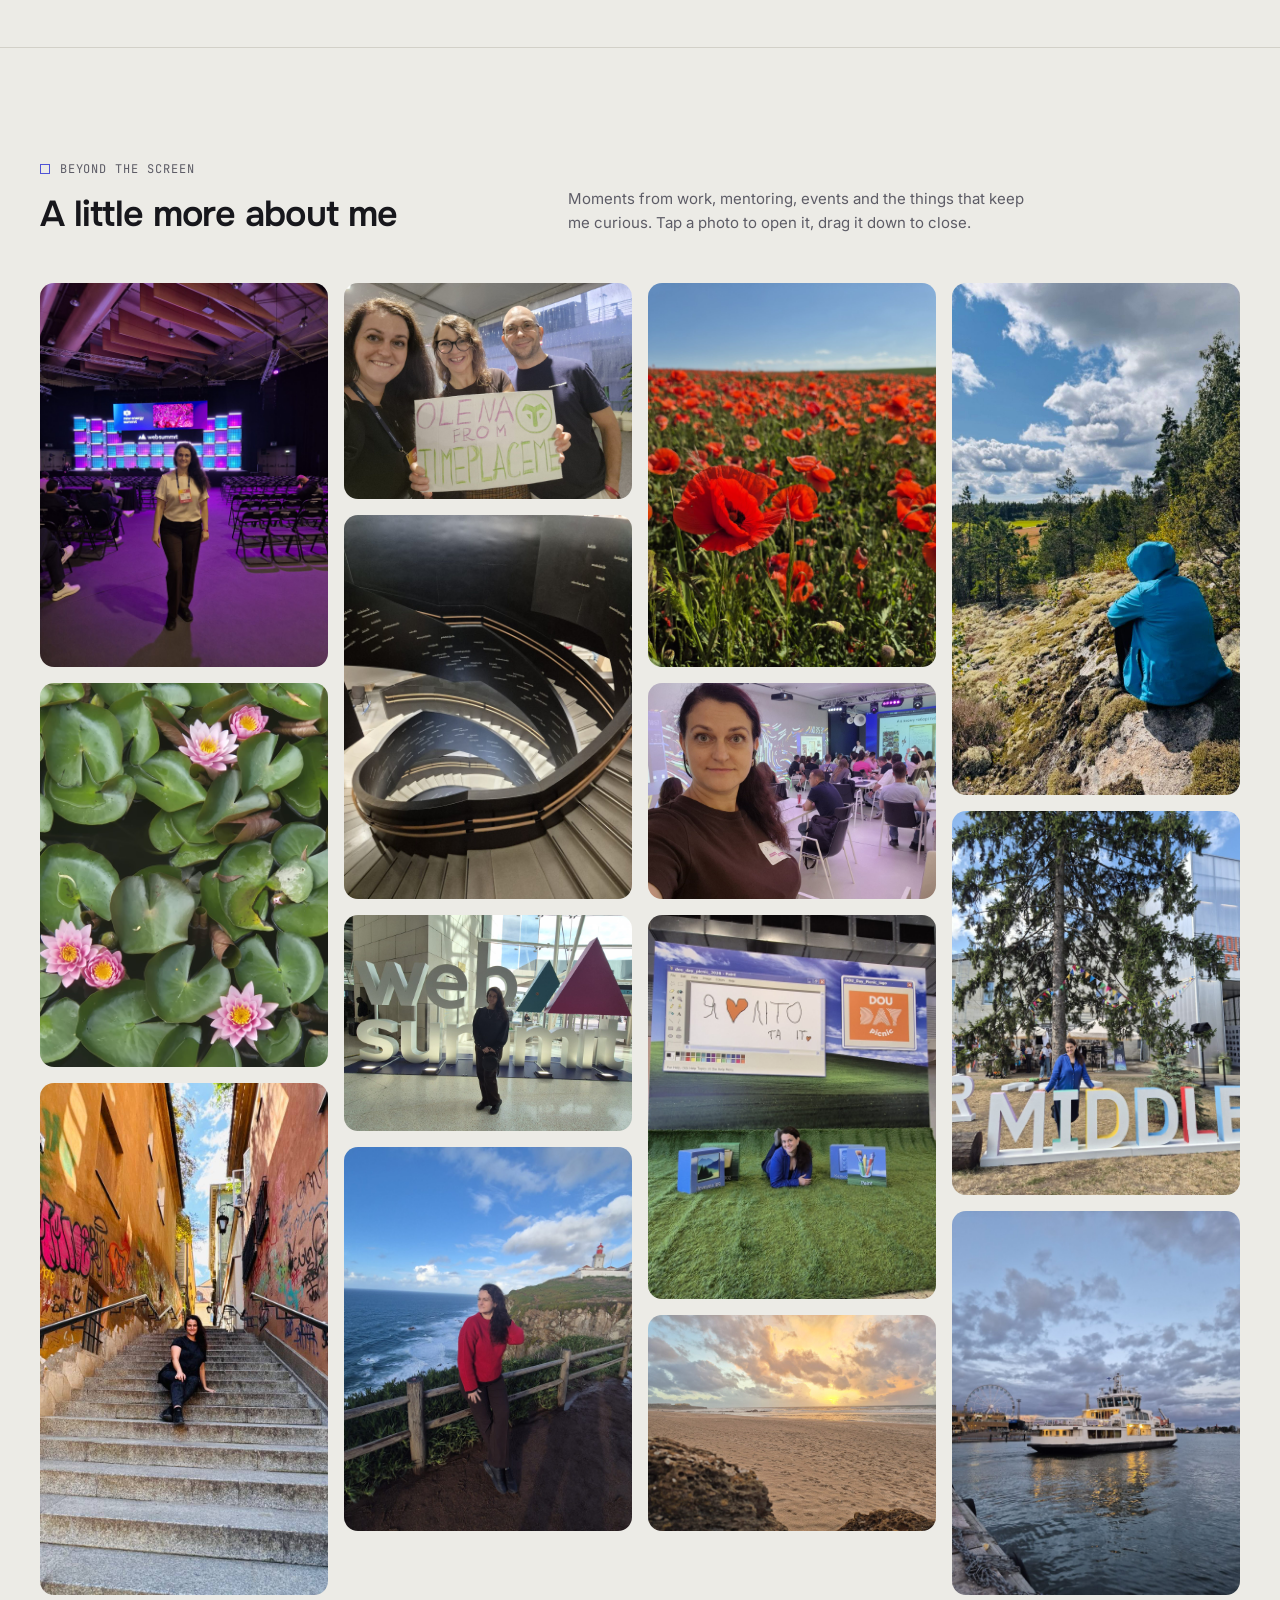
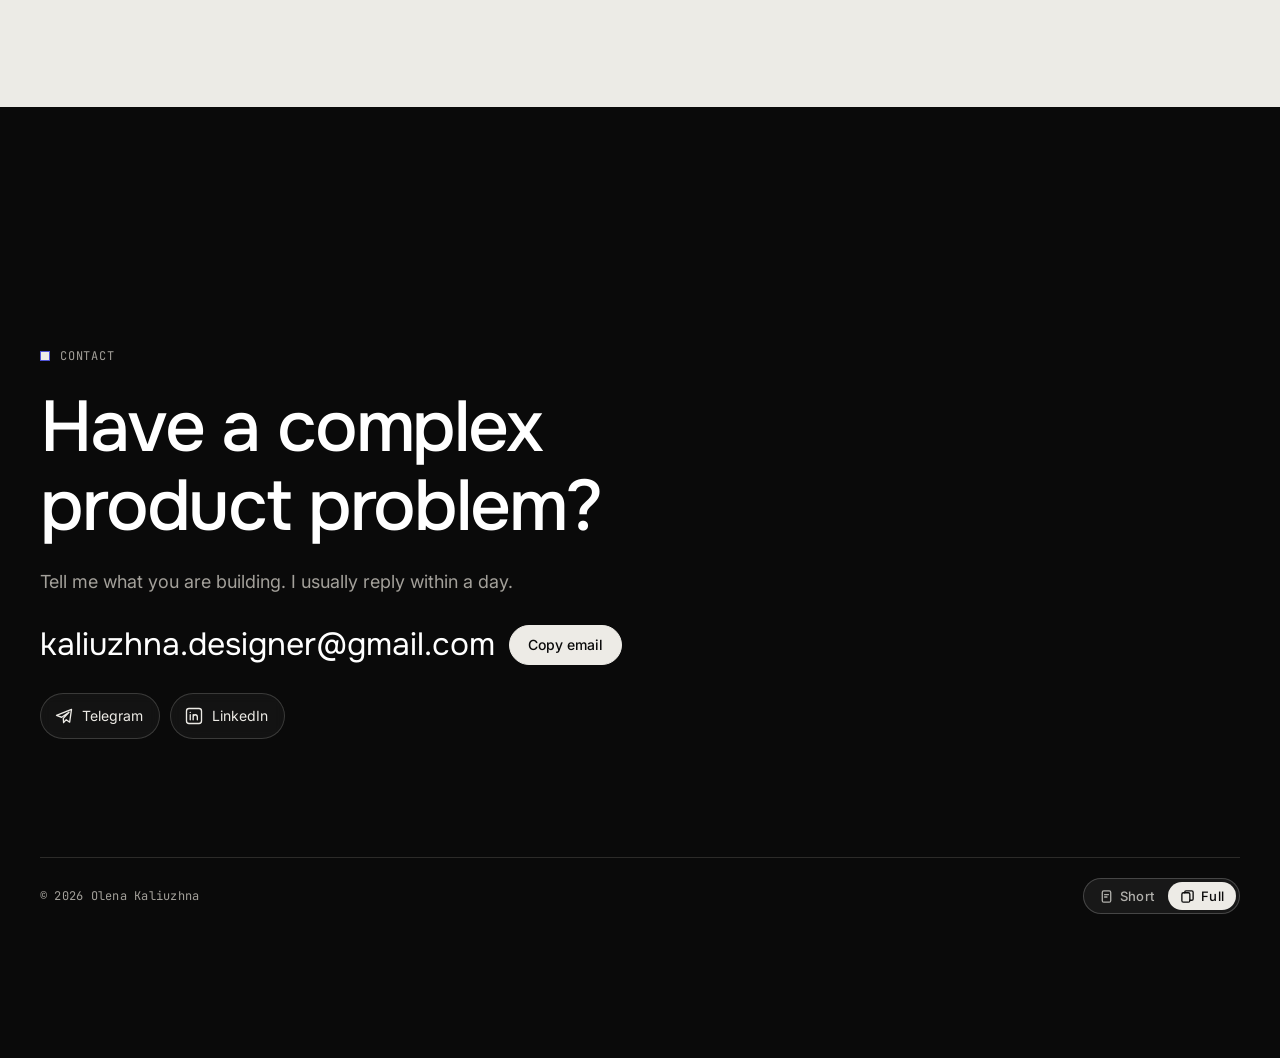
==== commit cc57ebea: "Add files via upload" ====
--- a/about.html
+++ b/about.html
@@ -8,7 +8,7 @@
 <link rel="preconnect" href="https://fonts.googleapis.com">
 <link rel="preconnect" href="https://fonts.gstatic.com" crossorigin>
 <link rel="stylesheet" href="https://fonts.googleapis.com/css2?family=Inter:wght@400;500;600&family=Onest:wght@500;600&family=JetBrains+Mono:wght@400;500&display=swap">
-<link rel="stylesheet" href="styles.css?v=202610071446">
+<link rel="stylesheet" href="styles.css?v=202610071457">
 <script>try{var t=localStorage.getItem('ok-theme');if(t)document.documentElement.setAttribute('data-theme',t);}catch(e){}</script>
 </head>
 <body>
--- a/styles.css
+++ b/styles.css
@@ -1021,3 +1021,38 @@
   .gcase-img .gcase-tags{top:16px;bottom:auto;right:16px;max-width:calc(100% - 32px)}
 }
 @media (max-width:760px){.proj>.proj-tags span,.gcase-img .gcase-tags span{font-size:.6875rem;padding:3px 8px}}
+
+/* Homepage recommendations: bento wall */
+.tb-head{max-width:720px;margin:0 auto clamp(32px,4vw,48px);text-align:center;display:grid;justify-items:center;gap:12px}
+.tb-head h2{margin:0}
+.tb-head p{margin:0;color:var(--muted);max-width:56ch}
+.tb-wall{display:grid;grid-template-columns:repeat(3,minmax(0,1fr));gap:10px;align-items:stretch}
+.tb-col{display:flex;flex-direction:column;gap:10px}
+.tb-card{position:relative;overflow:hidden;border-radius:16px;border:1px solid var(--line);padding:clamp(20px,2vw,26px);display:flex;flex-direction:column}
+.tb-col:first-child .tb-card:first-child,.tb-col:last-child .tb-card:last-child{flex:7 0 auto}
+.tb-col:first-child .tb-card:last-child,.tb-col:last-child .tb-card:first-child{flex:3 0 auto}
+.tb-col:nth-child(2) .tb-card{flex:1 0 auto}
+.tb-in{position:relative;margin-top:auto;display:grid;gap:20px}
+.tb-quote{margin:0;font-size:.9375rem;line-height:1.6}
+.tb-who{display:flex;justify-content:space-between;align-items:flex-end;gap:16px}
+.tb-who b{display:block;font-family:var(--f-display);font-weight:600;font-size:clamp(1rem,1.4vw,1.2rem);letter-spacing:-.01em}
+.tb-who span{display:block;font-size:.8125rem;line-height:1.4;opacity:.75;margin-top:2px}
+.tb-who .tb-ava{flex:none;opacity:1;margin:0;font-size:.875rem;letter-spacing:.02em;line-height:1;width:56px;height:56px;border-radius:14px;display:grid;place-items:center;font-weight:600;color:#fff;background:var(--tone);box-shadow:inset 0 0 0 1px rgba(255,255,255,.18)}
+.tb-light{background:var(--surface);color:var(--ink)}
+.tb-light .tb-quote{font-size:clamp(1rem,1.3vw,1.125rem)}
+.tb-grid{position:absolute;inset:0;pointer-events:none;background-image:linear-gradient(to right,color-mix(in srgb,var(--ink) 9%,transparent) 1px,transparent 1px),linear-gradient(to bottom,color-mix(in srgb,var(--ink) 9%,transparent) 1px,transparent 1px);background-size:50px 56px;-webkit-mask-image:radial-gradient(ellipse 80% 50% at 50% 0%,#000 70%,transparent 110%);mask-image:radial-gradient(ellipse 80% 50% at 50% 0%,#000 70%,transparent 110%)}
+.tb-accent{background:var(--accent);color:var(--accent-ink);border-color:transparent}
+.tb-dark{background:var(--ink);color:var(--paper);border-color:transparent}
+.tb-dark .tb-quote{font-size:.875rem}
+.tb-rule{position:relative;height:1px;background:var(--line);margin-top:clamp(28px,4vw,48px)}
+.tb-rule::before,.tb-rule::after{content:"";position:absolute;top:-6px;width:12px;height:12px;background:var(--paper);border:1.5px solid var(--accent)}
+.tb-rule::before{left:-6px}.tb-rule::after{right:-6px}
+/* reveal: blur + slide, staggered */
+.tb-anim .tb-card{opacity:0;transform:translateY(-20px);filter:blur(10px);transition:opacity .5s ease,transform .5s ease,filter .5s ease;transition-delay:calc(var(--d) * .12s)}
+.tb-anim.is-in .tb-card{opacity:1;transform:none;filter:none}
+@media (max-width:1000px){
+  .tb-wall{grid-template-columns:minmax(0,1fr)}
+  .tb-col{display:grid;grid-template-columns:repeat(2,minmax(0,1fr))}
+  .tb-col:nth-child(2){grid-template-columns:repeat(3,minmax(0,1fr))}
+}
+@media (max-width:640px){.tb-col,.tb-col:nth-child(2){grid-template-columns:minmax(0,1fr)}}
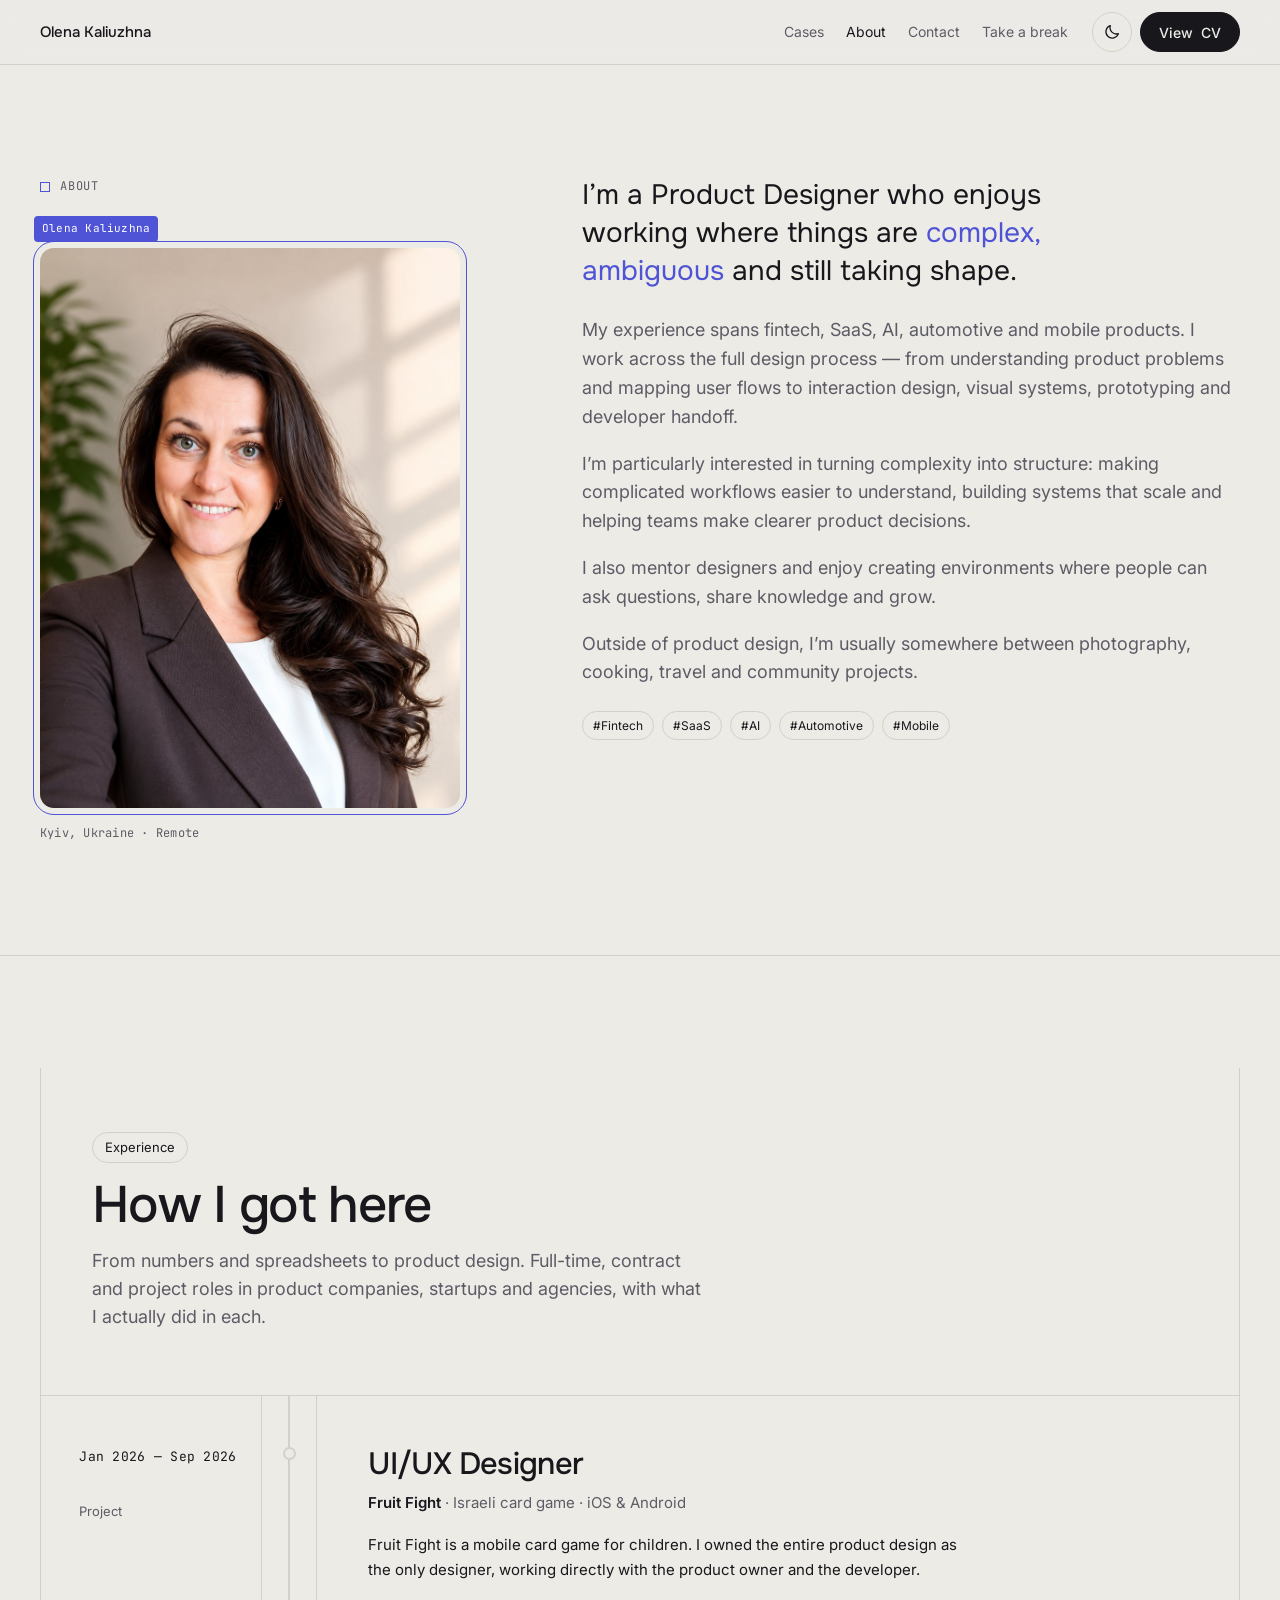
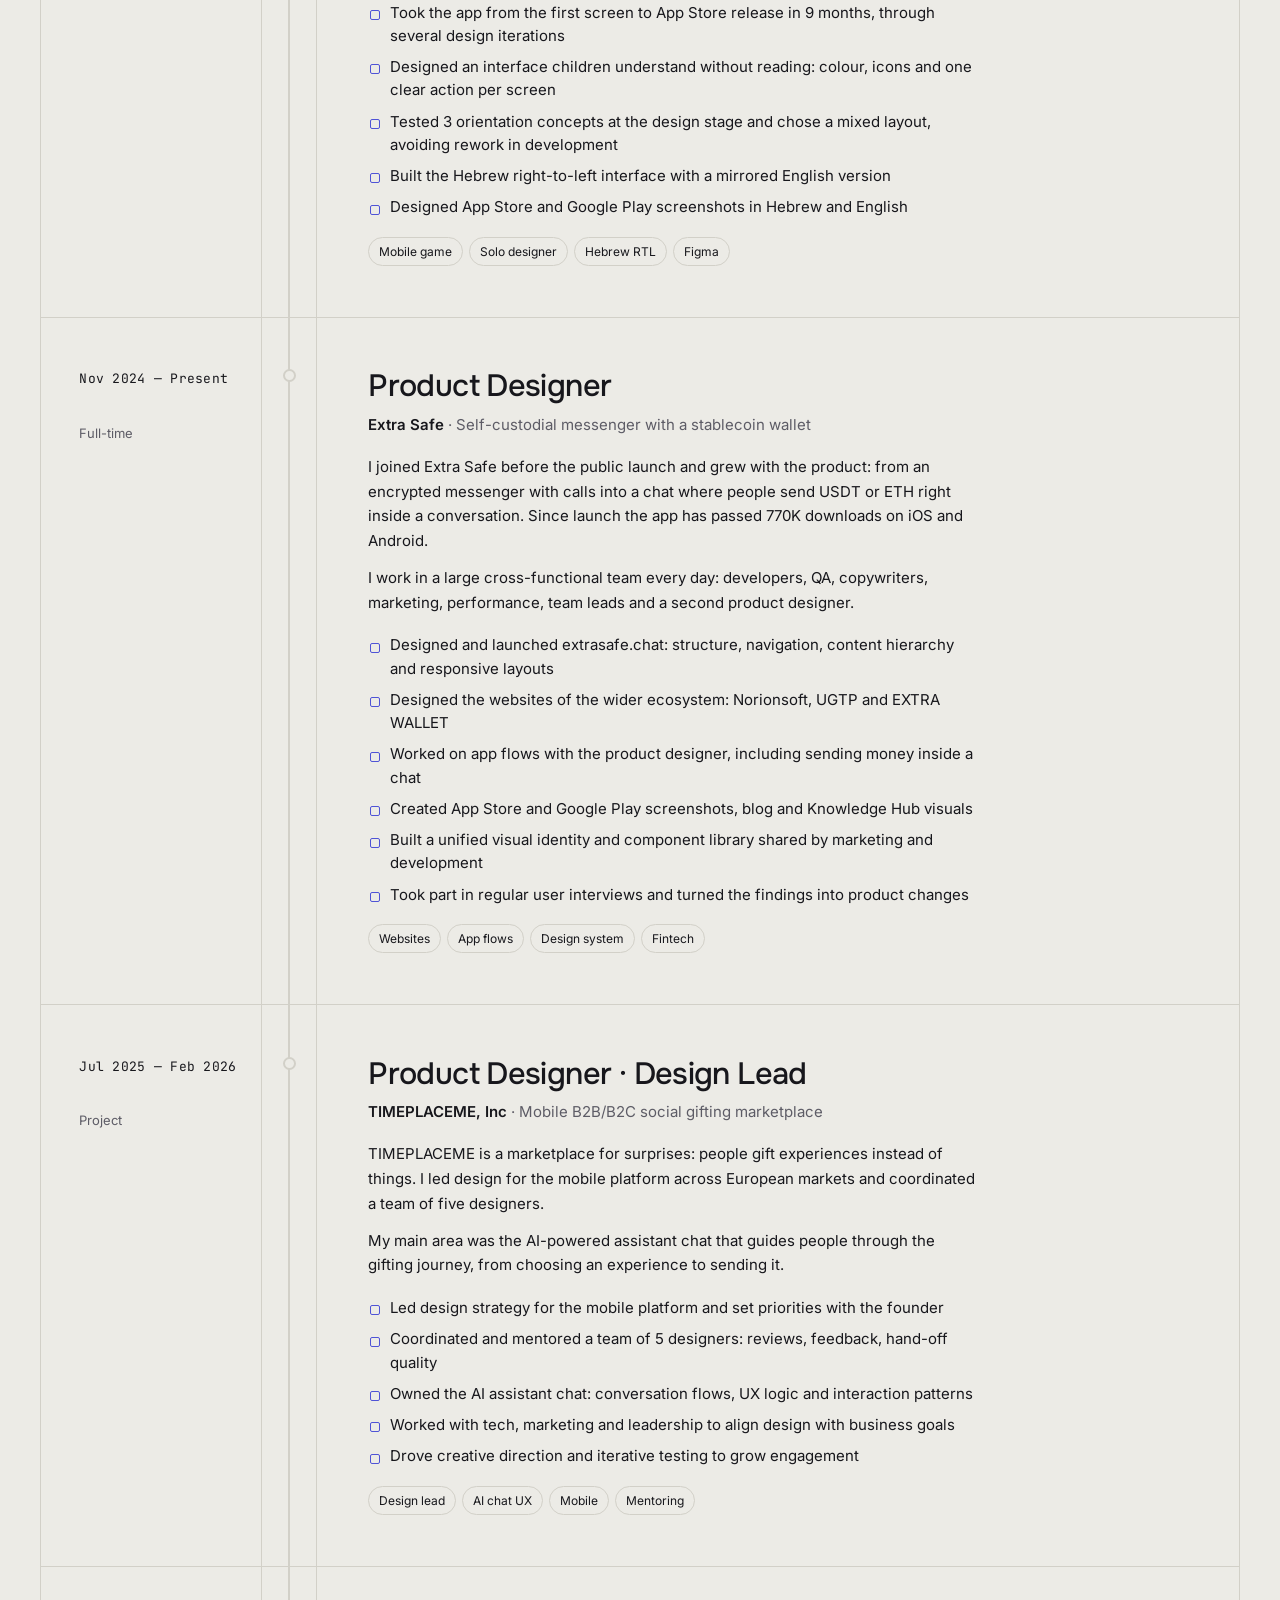
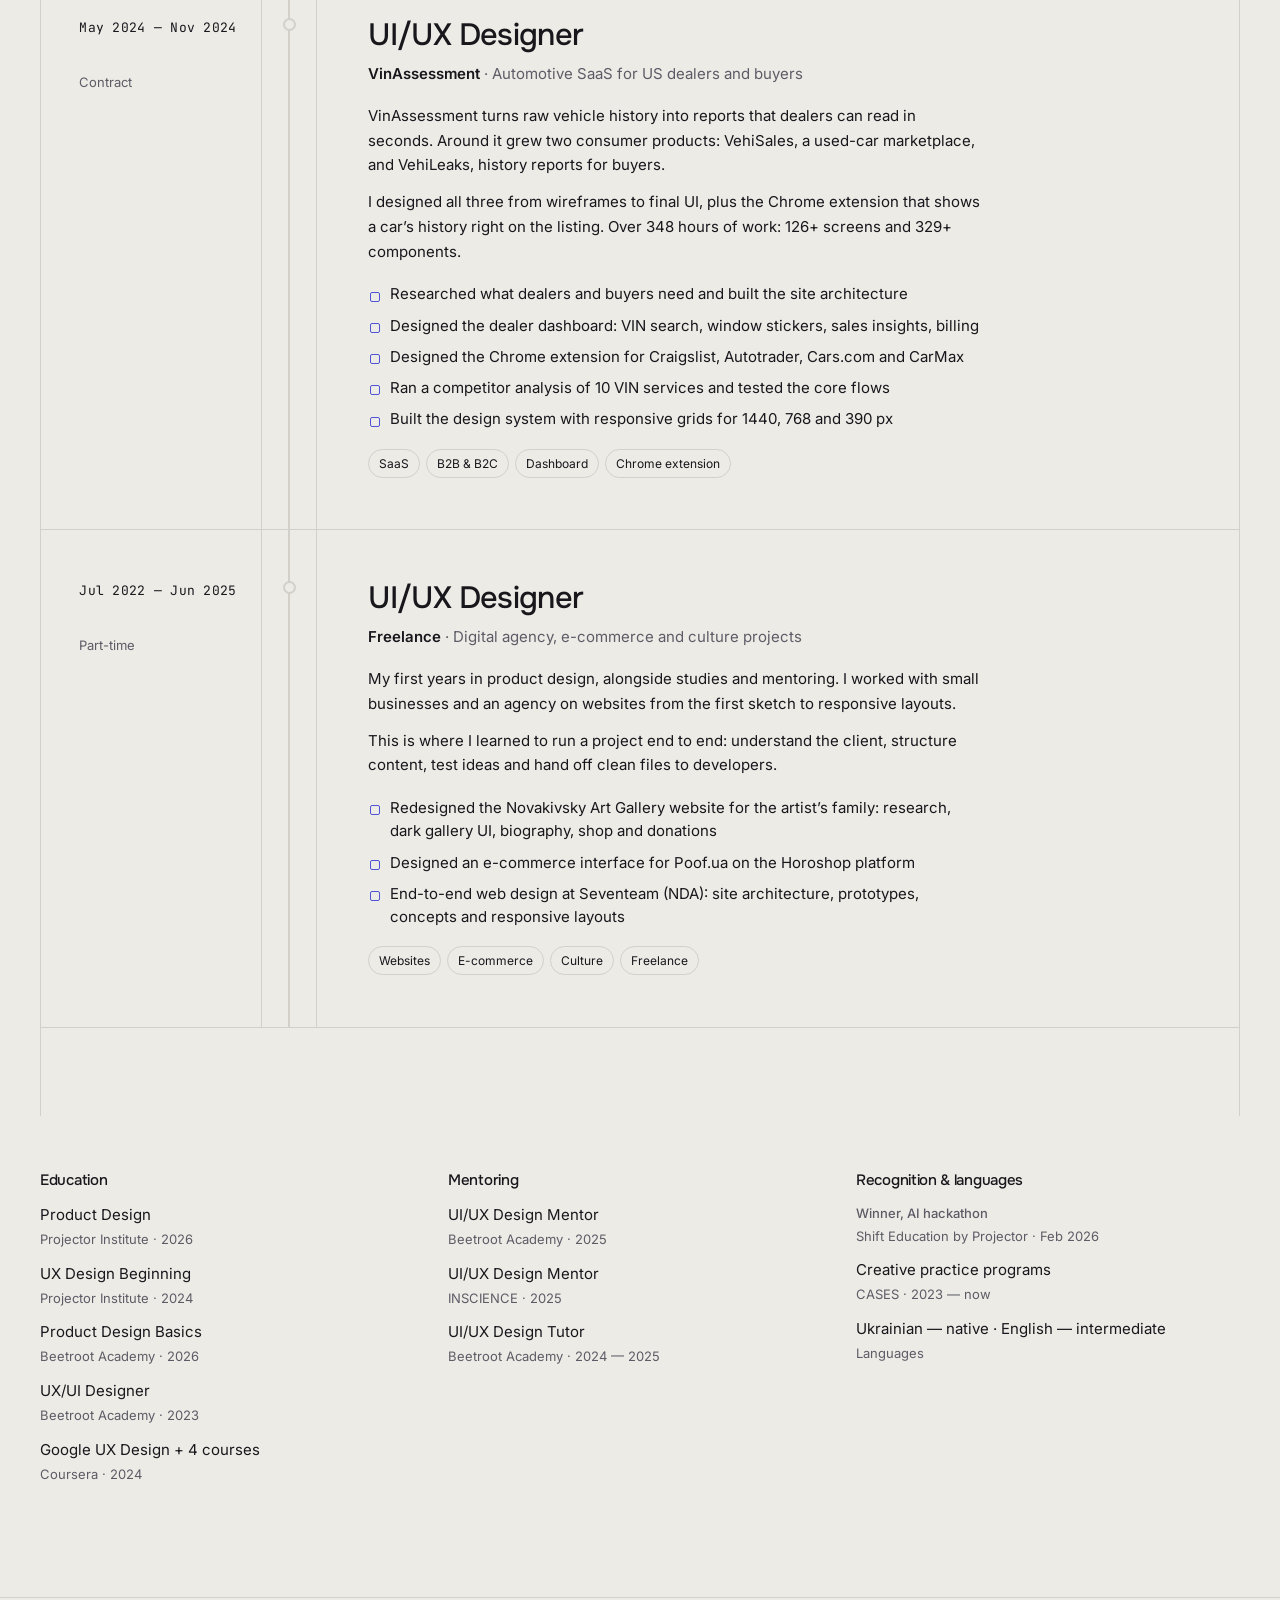
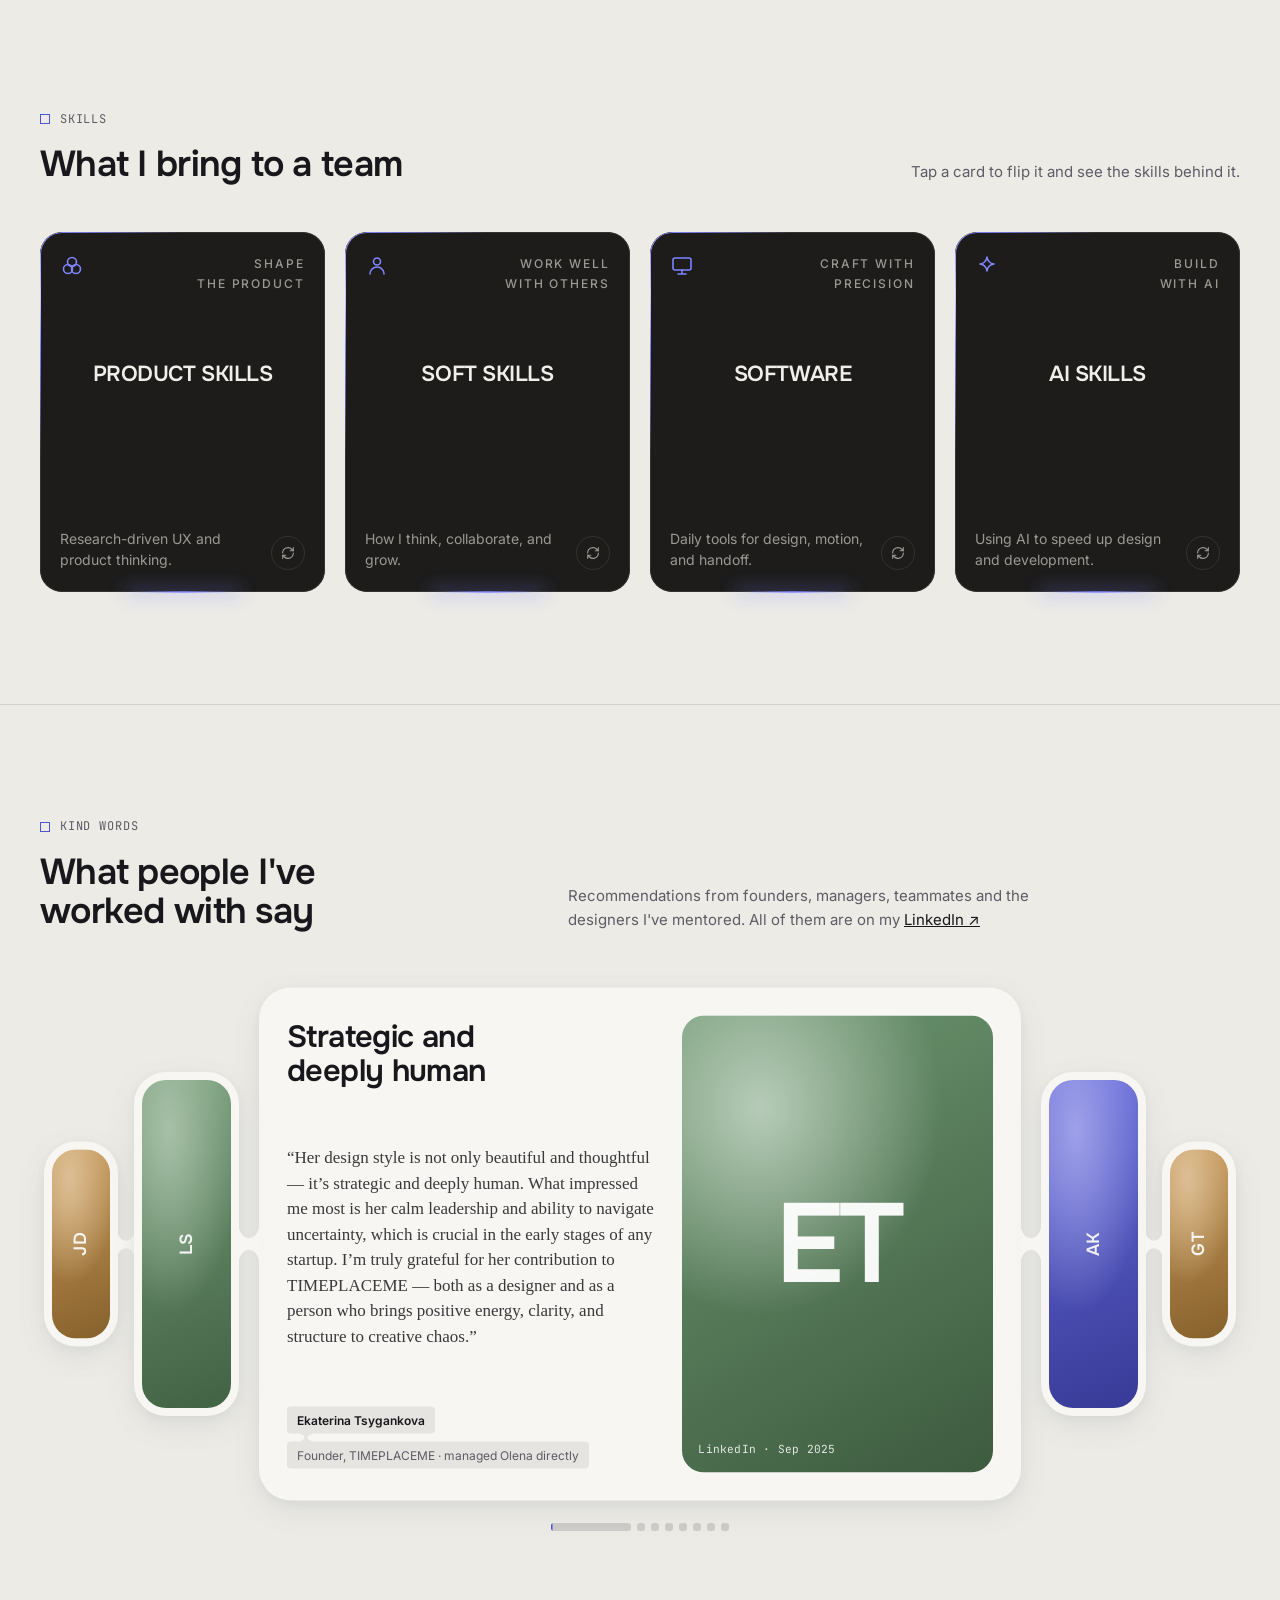
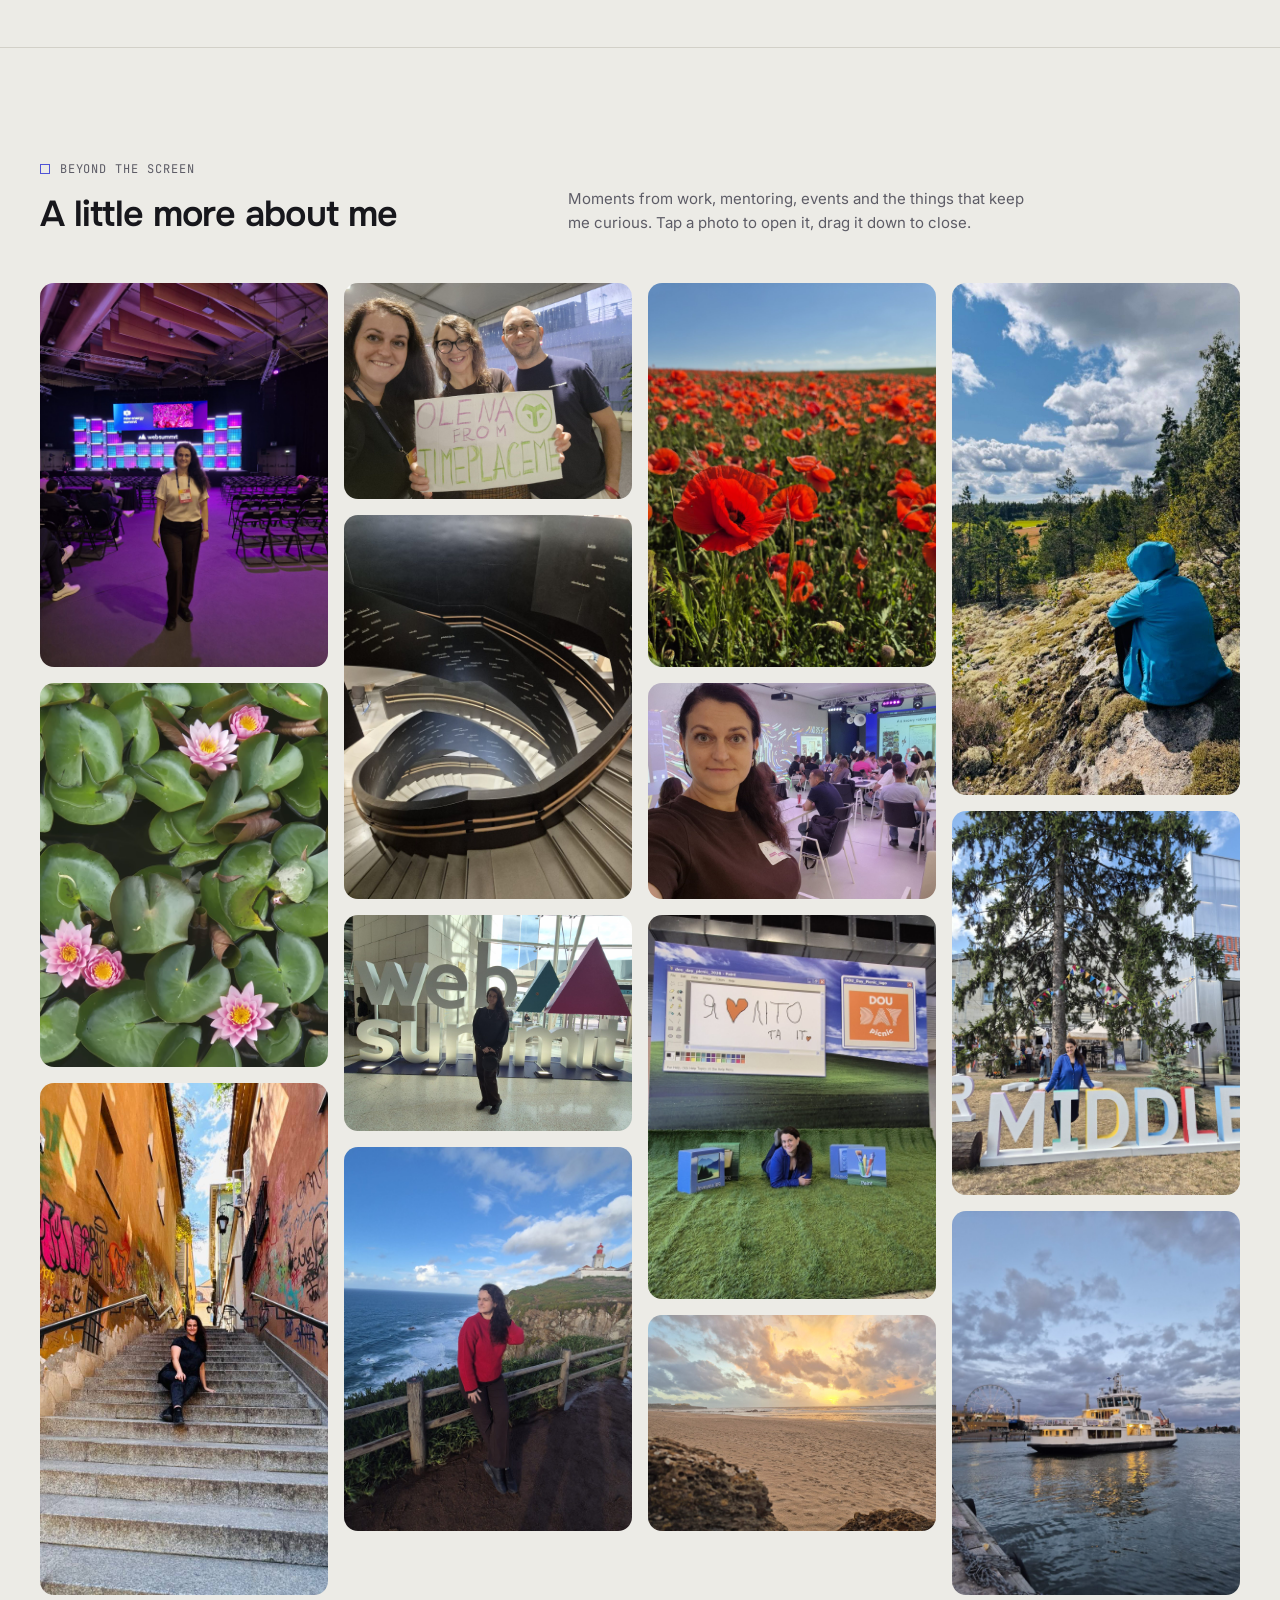
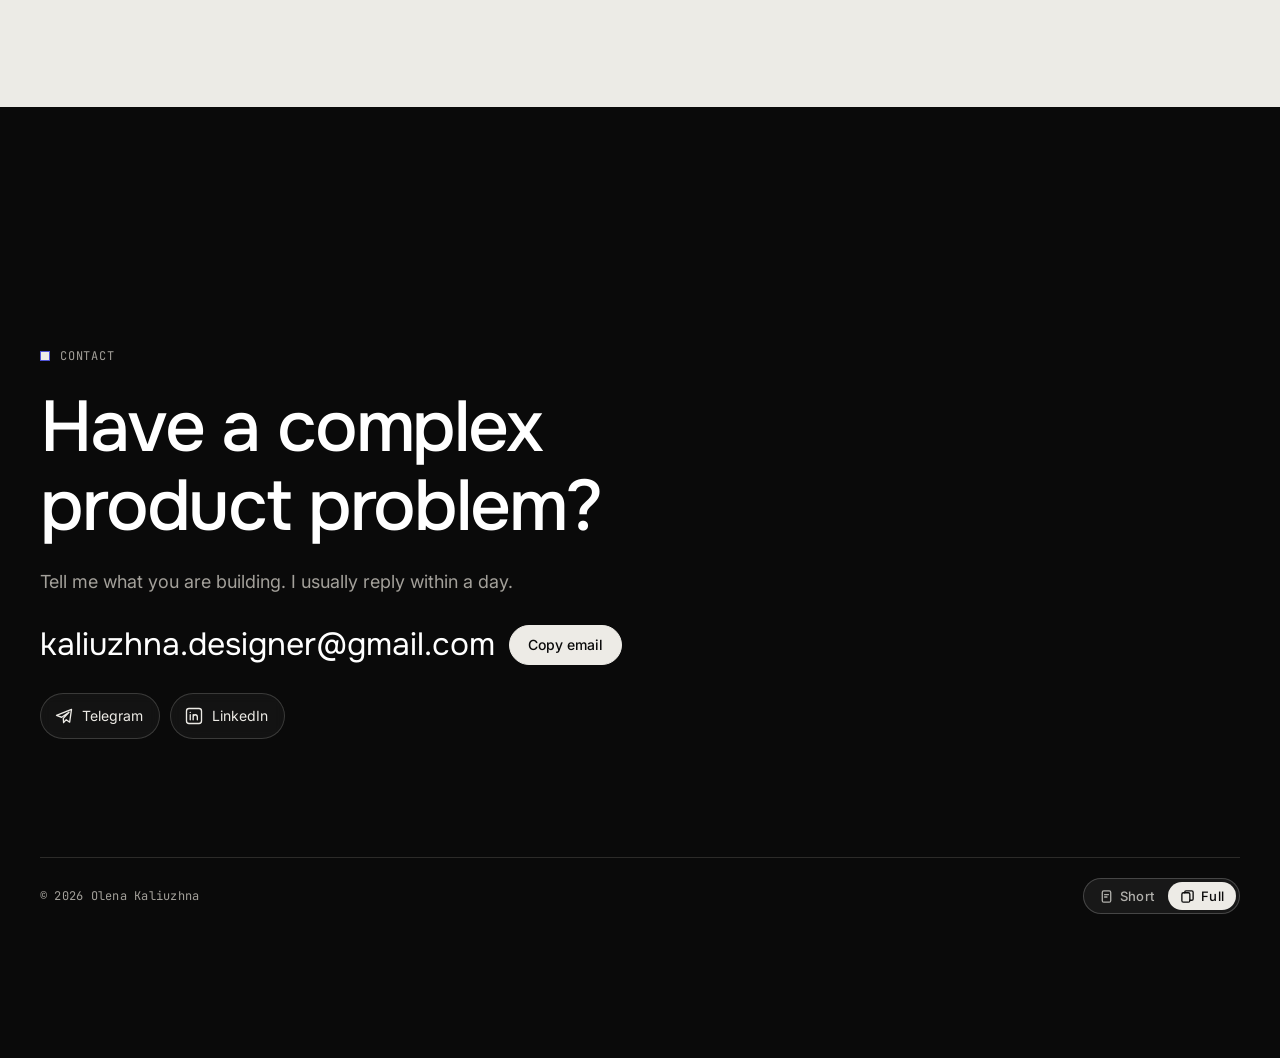
==== commit be6abb28: "Add files via upload" ====
--- a/about.html
+++ b/about.html
@@ -8,7 +8,7 @@
 <link rel="preconnect" href="https://fonts.googleapis.com">
 <link rel="preconnect" href="https://fonts.gstatic.com" crossorigin>
 <link rel="stylesheet" href="https://fonts.googleapis.com/css2?family=Inter:wght@400;500;600&family=Onest:wght@500;600&family=JetBrains+Mono:wght@400;500&display=swap">
-<link rel="stylesheet" href="styles.css?v=202610071457">
+<link rel="stylesheet" href="styles.css?v=202610071758">
 <script>try{var t=localStorage.getItem('ok-theme');if(t)document.documentElement.setAttribute('data-theme',t);}catch(e){}</script>
 </head>
 <body>
@@ -387,7 +387,7 @@
       <a class="btn ghost" href="cv.pdf" download="Olena_Kaliuzhna_CV.pdf" target="_blank" rel="noopener">Download PDF</a>
       <button class="btn icon-btn" type="button" id="cv-close" aria-label="Close CV">✕</button>
     </div>
-    <div class="cv-scroll"><img src="cv.jpg" alt="CV of Olena Kaliuzhna, Product Designer: contacts, skills, experience, education" loading="lazy" width="1500" height="2725"></div>
+    <div class="cv-scroll"><img src="cv.jpg" alt="CV of Olena Kaliuzhna, Product Designer: summary, skills, experience, education" loading="lazy" width="1500" height="3908"></div>
   </div>
 </div>
 <script src="confetti.js"></script>
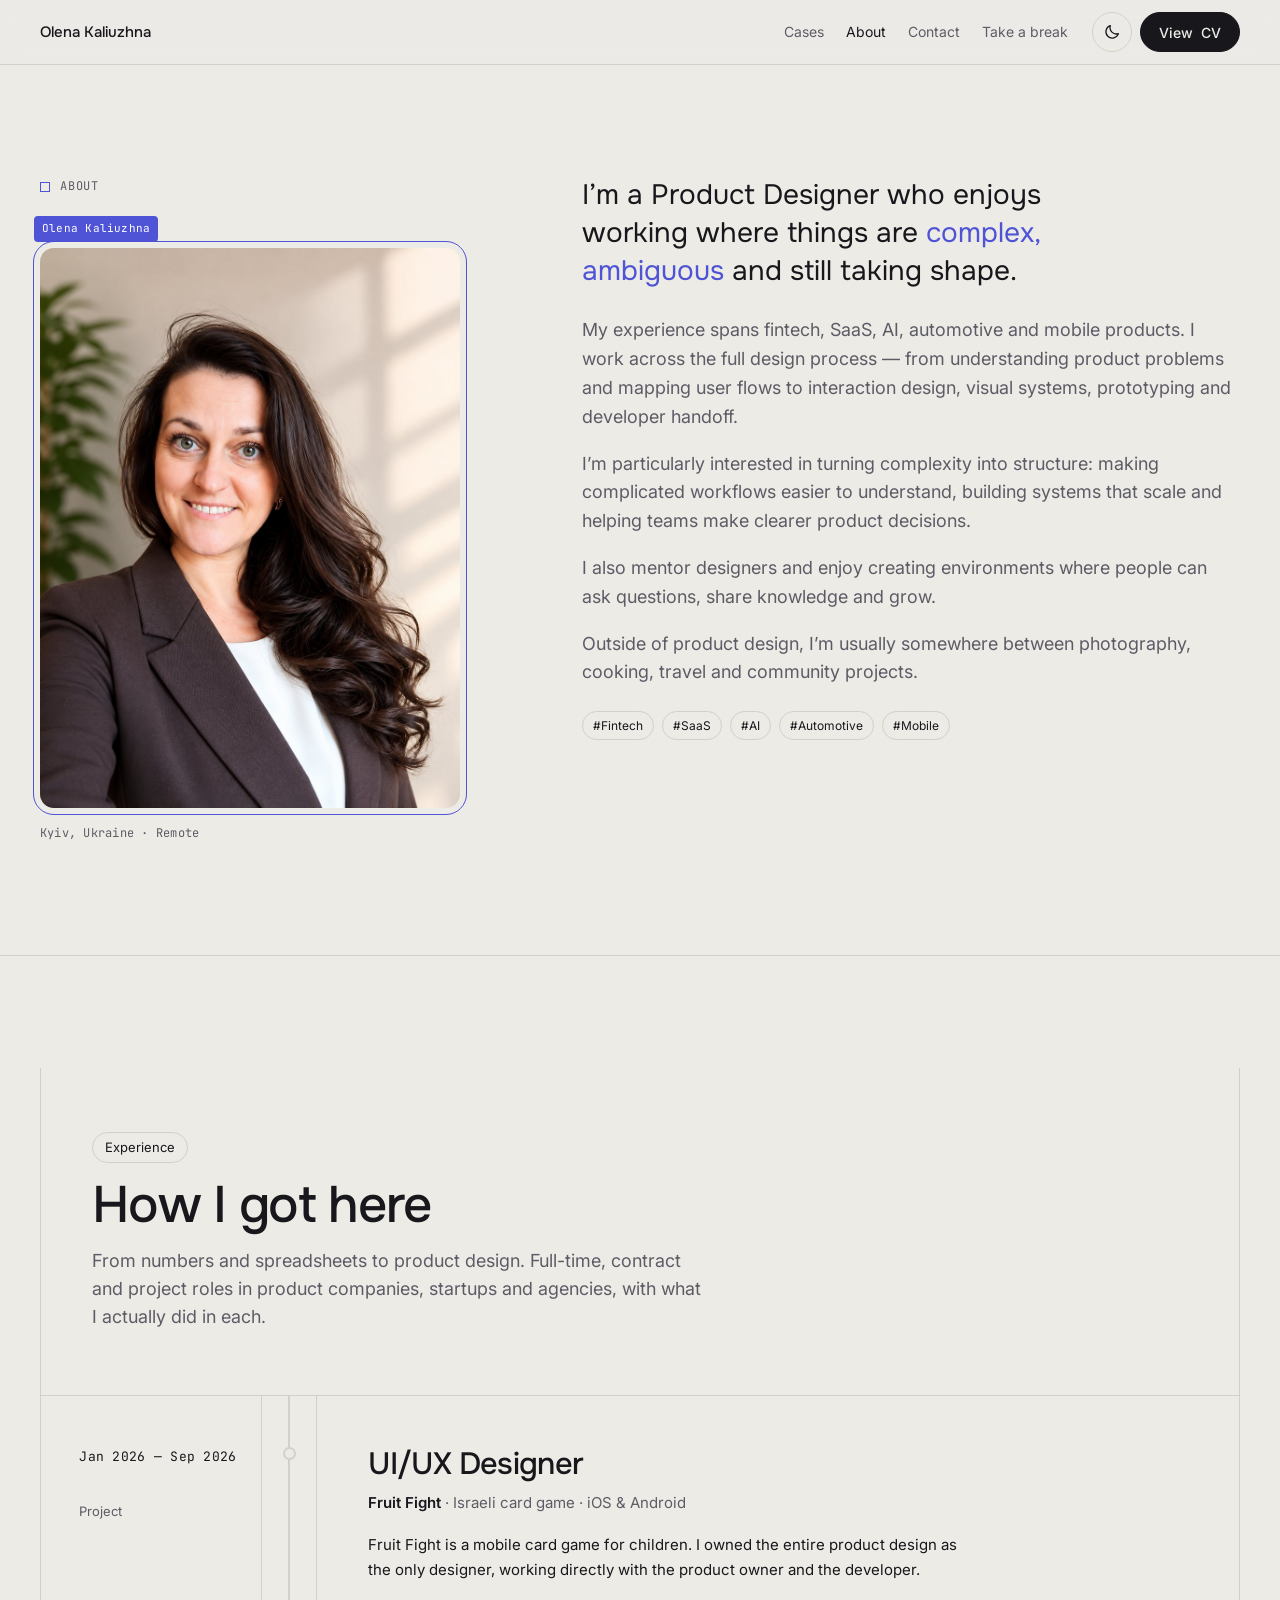
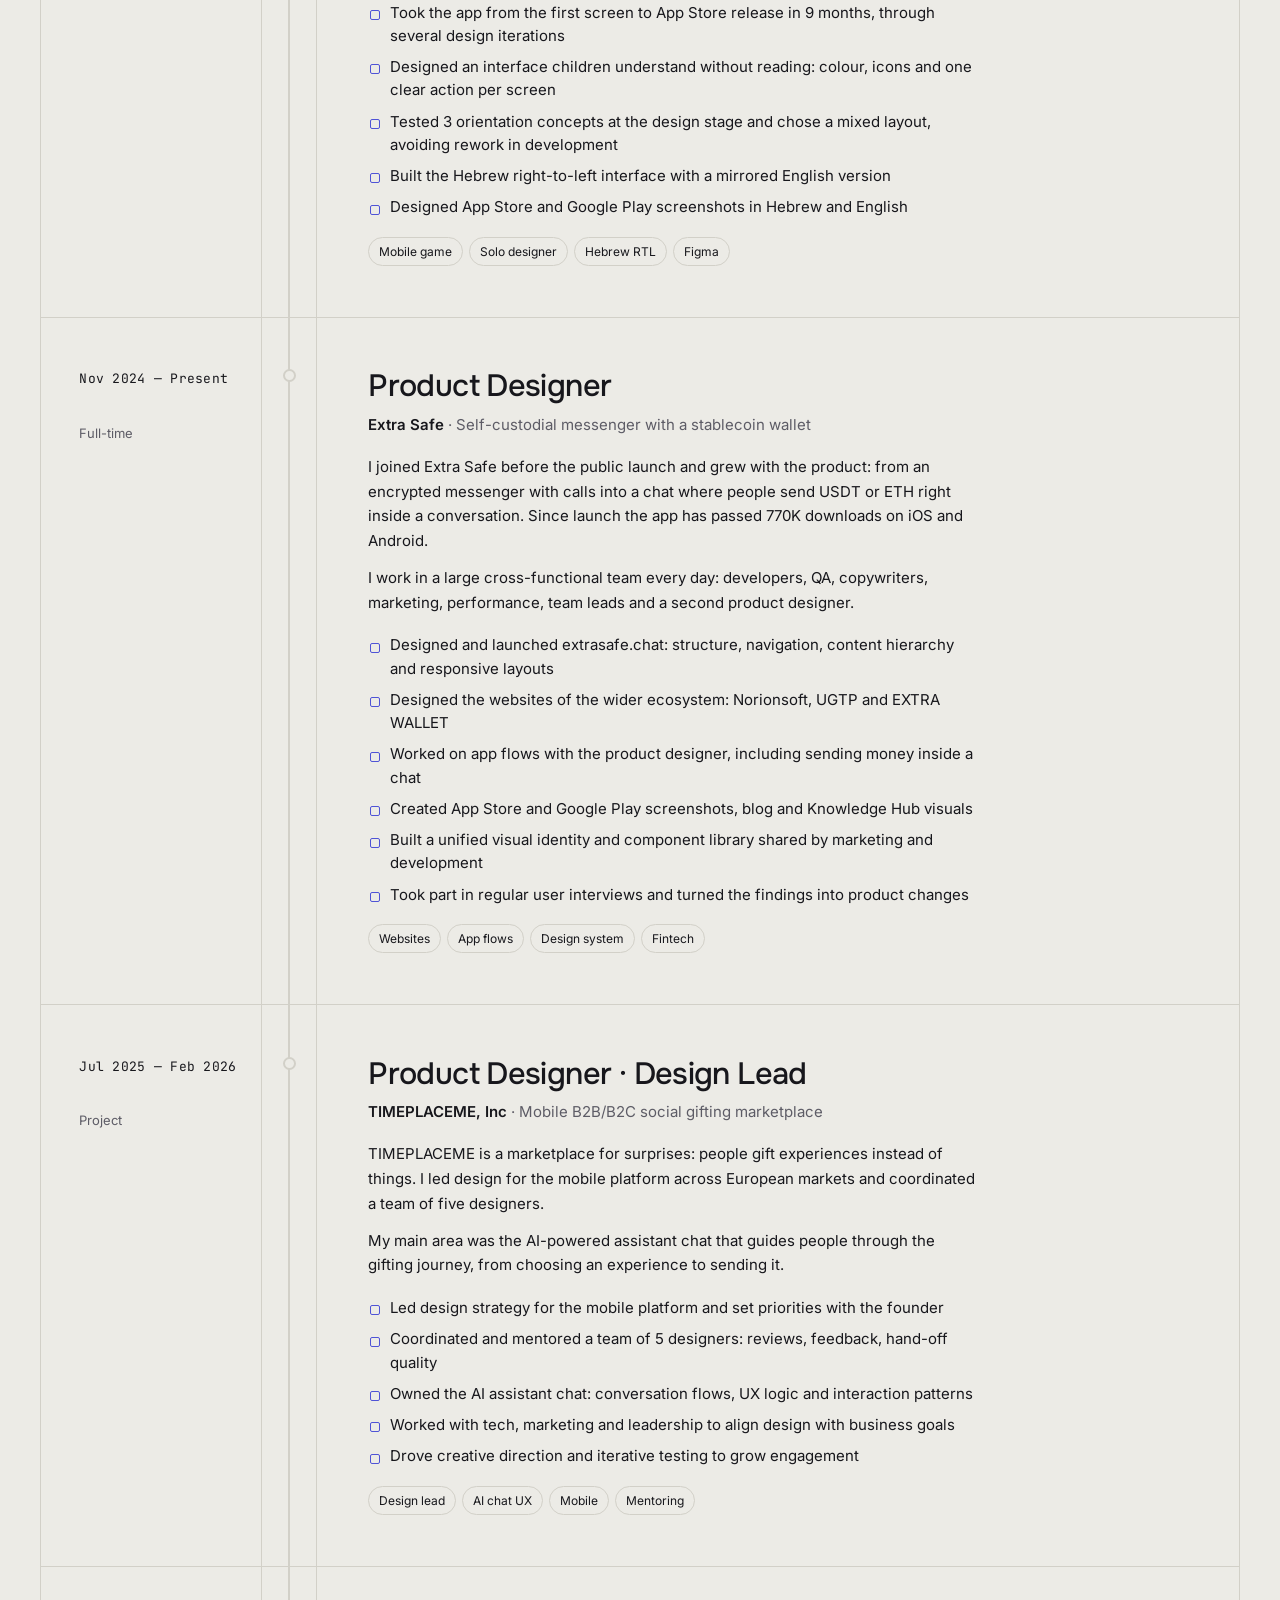
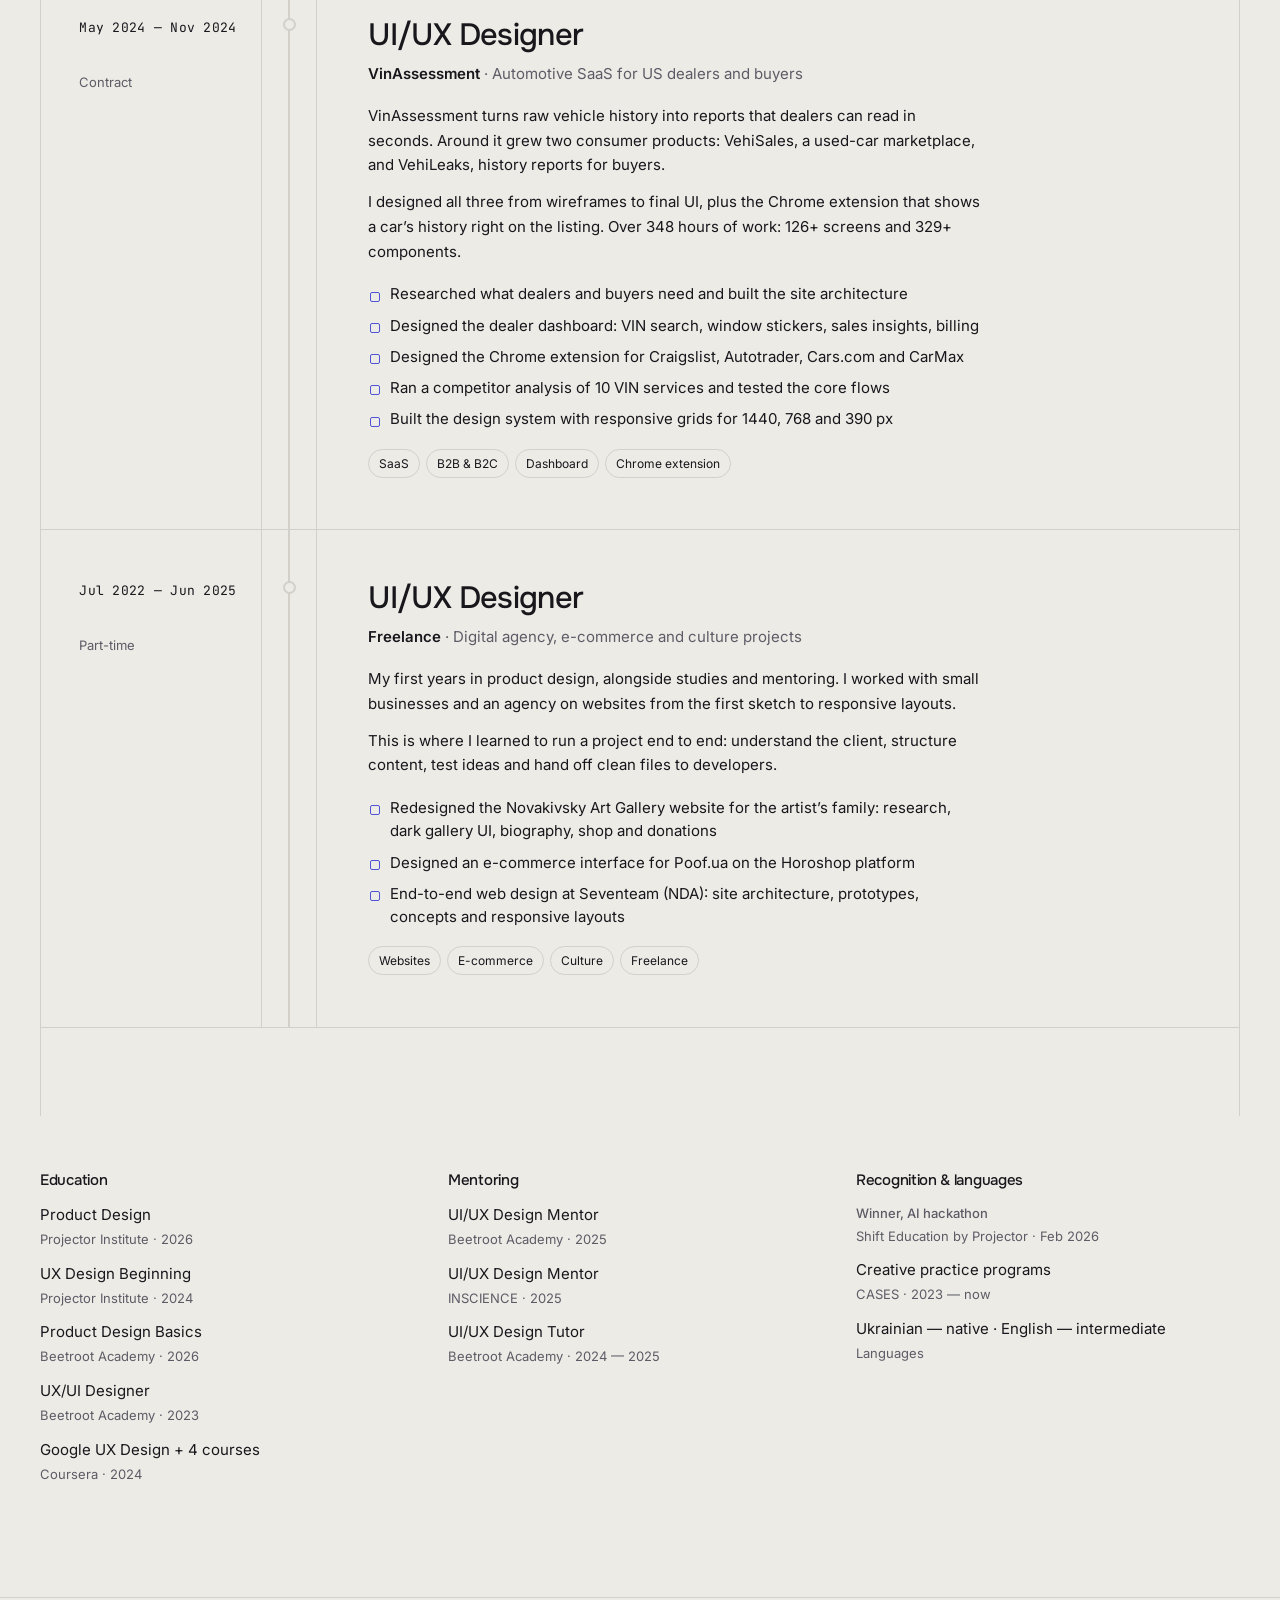
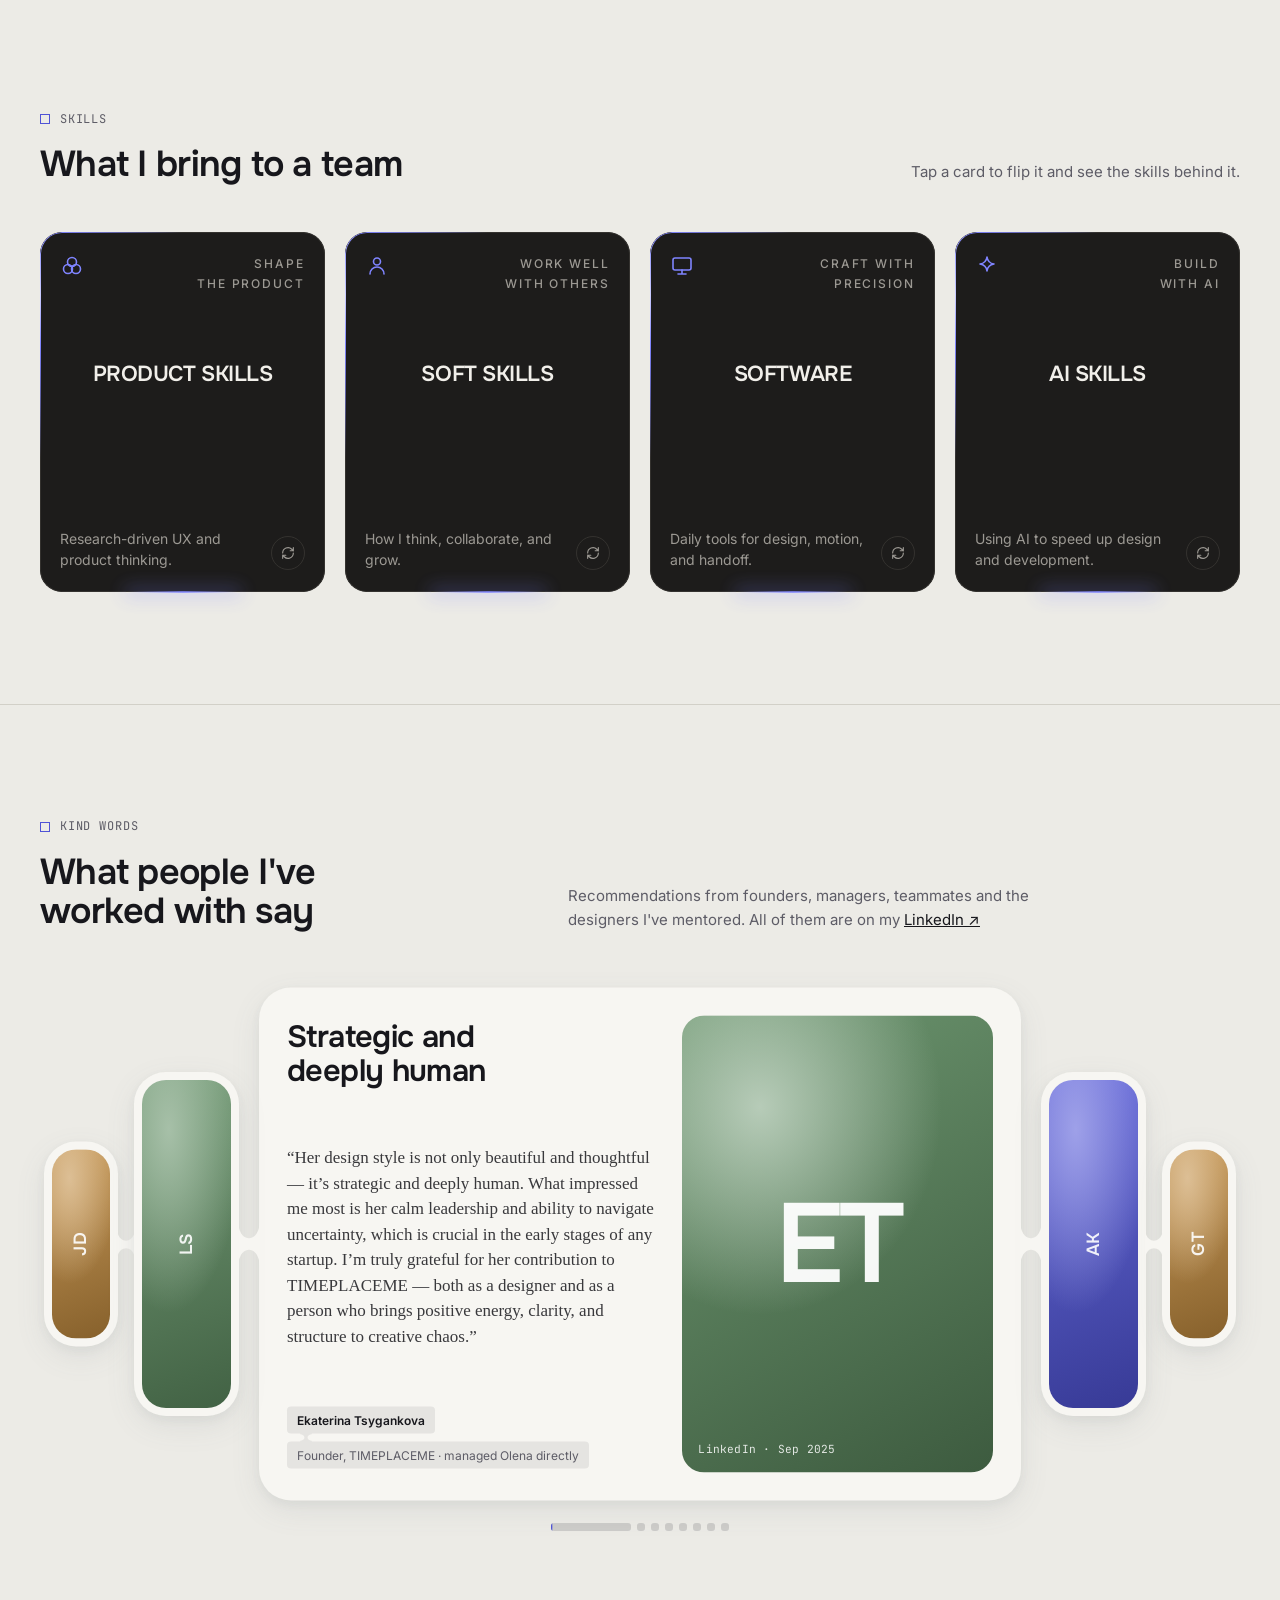
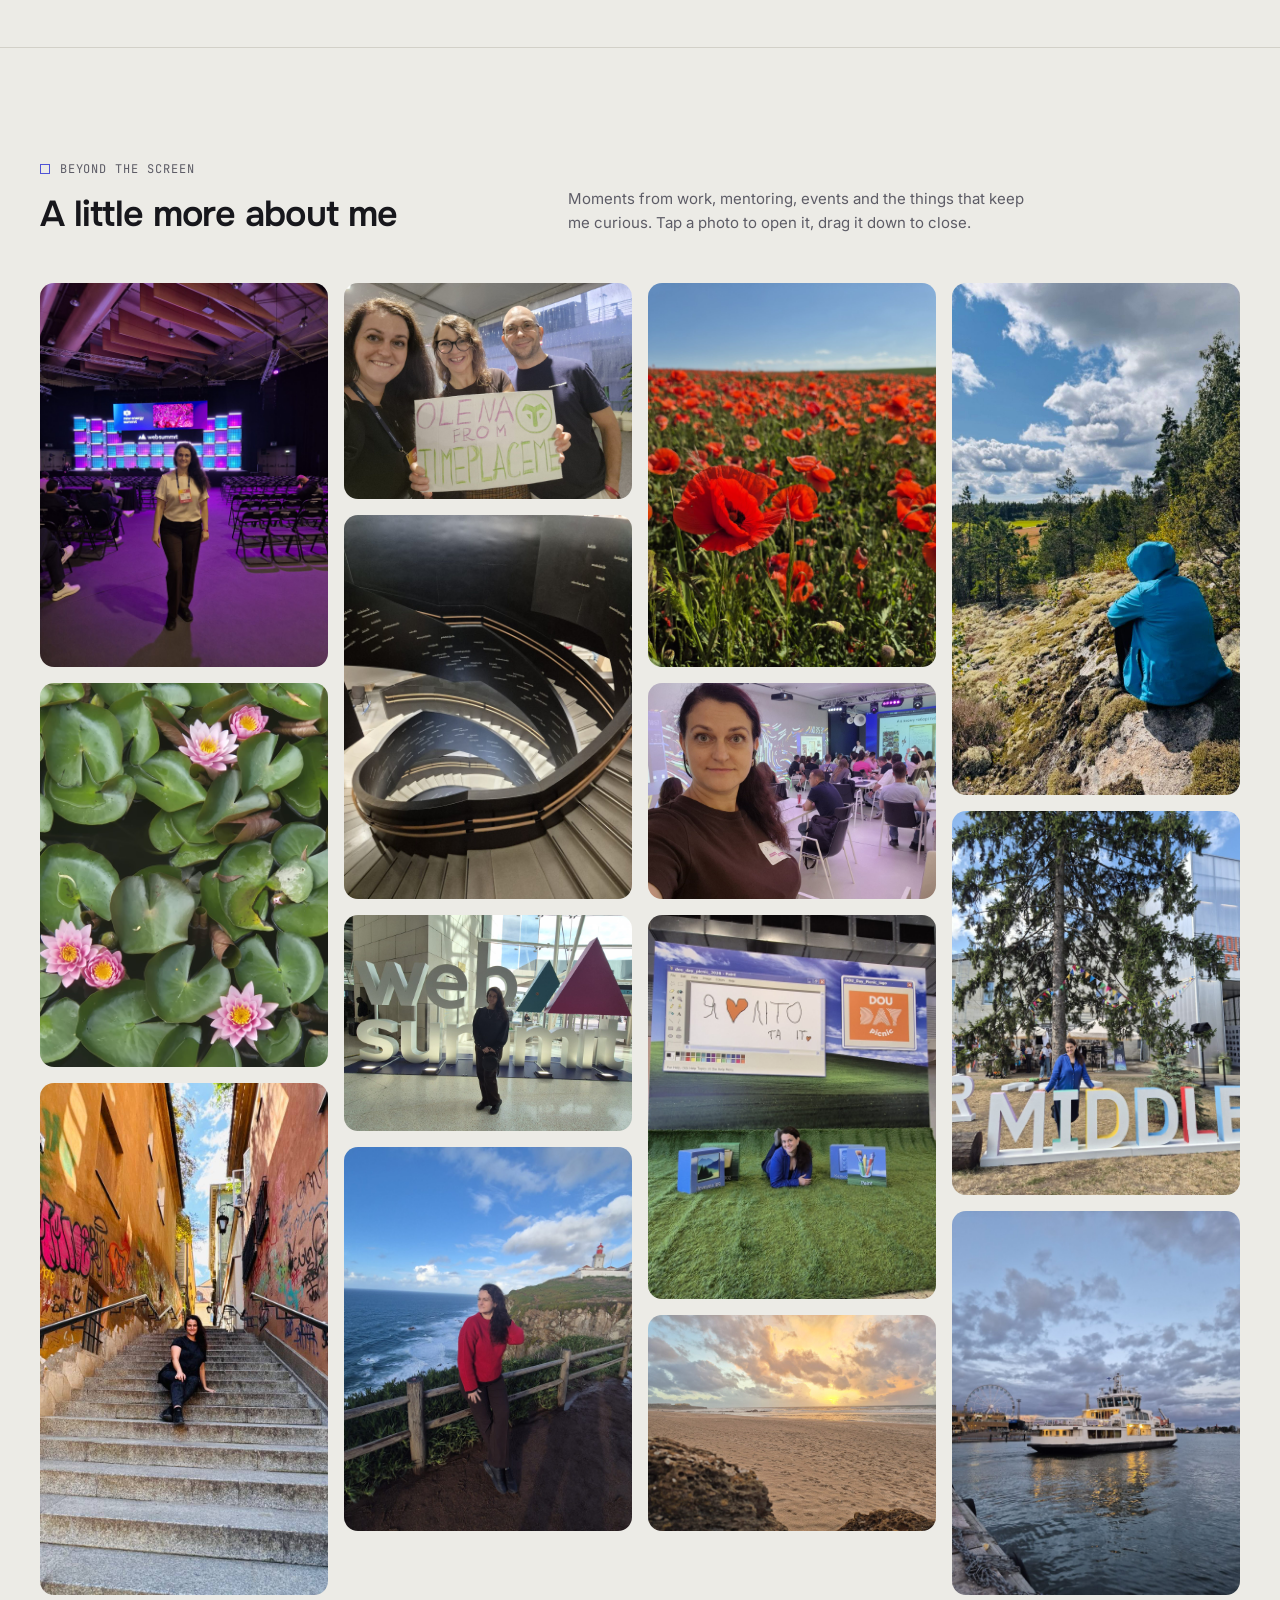
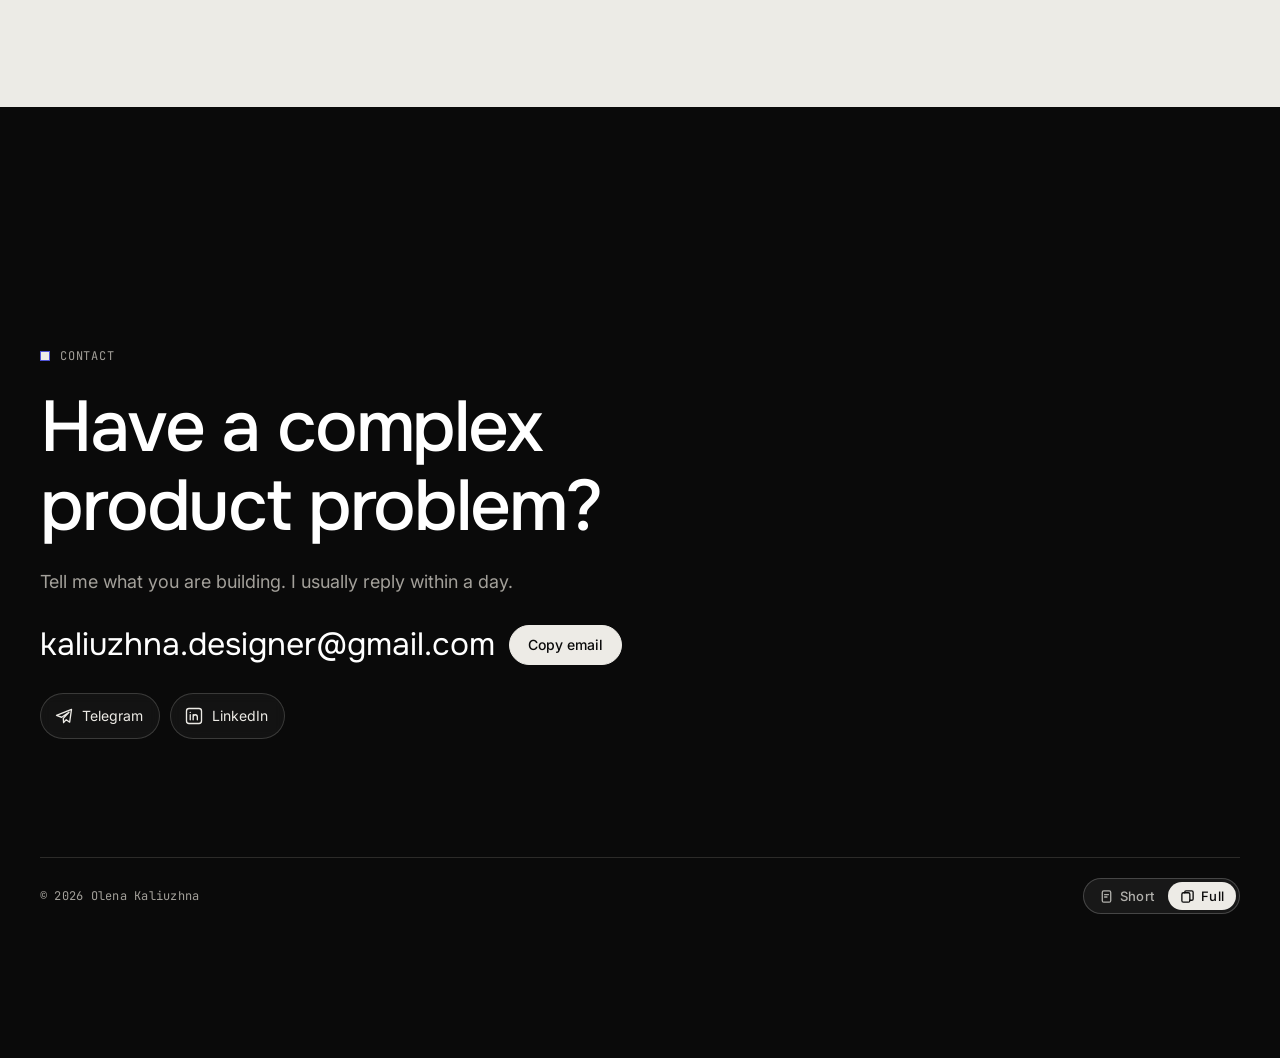
==== commit fed169fa: "Add files via upload" ====
--- a/about.html
+++ b/about.html
@@ -8,7 +8,7 @@
 <link rel="preconnect" href="https://fonts.googleapis.com">
 <link rel="preconnect" href="https://fonts.gstatic.com" crossorigin>
 <link rel="stylesheet" href="https://fonts.googleapis.com/css2?family=Inter:wght@400;500;600&family=Onest:wght@500;600&family=JetBrains+Mono:wght@400;500&display=swap">
-<link rel="stylesheet" href="styles.css?v=202610071758">
+<link rel="stylesheet" href="styles.css?v=202610181628">
 <script>try{var t=localStorage.getItem('ok-theme');if(t)document.documentElement.setAttribute('data-theme',t);}catch(e){}</script>
 </head>
 <body>
--- a/styles.css
+++ b/styles.css
@@ -1056,3 +1056,13 @@
   .tb-col:nth-child(2){grid-template-columns:repeat(3,minmax(0,1fr))}
 }
 @media (max-width:640px){.tb-col,.tb-col:nth-child(2){grid-template-columns:minmax(0,1fr)}}
+/* Phone screen galleries (FitNow case) */
+.phones{display:grid;grid-template-columns:repeat(auto-fill,minmax(150px,1fr));gap:16px;align-items:start;margin:8px 0 12px}
+.phones.phones-2{grid-template-columns:repeat(2,minmax(0,240px))}
+.phones figure{margin:0;display:grid;gap:8px;min-width:0}
+.phones img{width:100%;height:auto;border-radius:22px;border:1px solid var(--line);display:block;background:var(--surface)}
+.phones figcaption{font-size:.8125rem;line-height:1.4;color:var(--muted)}
+.phones figcaption b{color:var(--ink);font-weight:500}
+@media (max-width:640px){.phones{grid-template-columns:repeat(2,minmax(0,1fr))}.phones.phones-2{grid-template-columns:repeat(2,minmax(0,1fr))}}
+.results.results-4{grid-template-columns:repeat(4,minmax(0,1fr))}
+@media (max-width:640px){.results.results-4{grid-template-columns:repeat(2,minmax(0,1fr))}}
